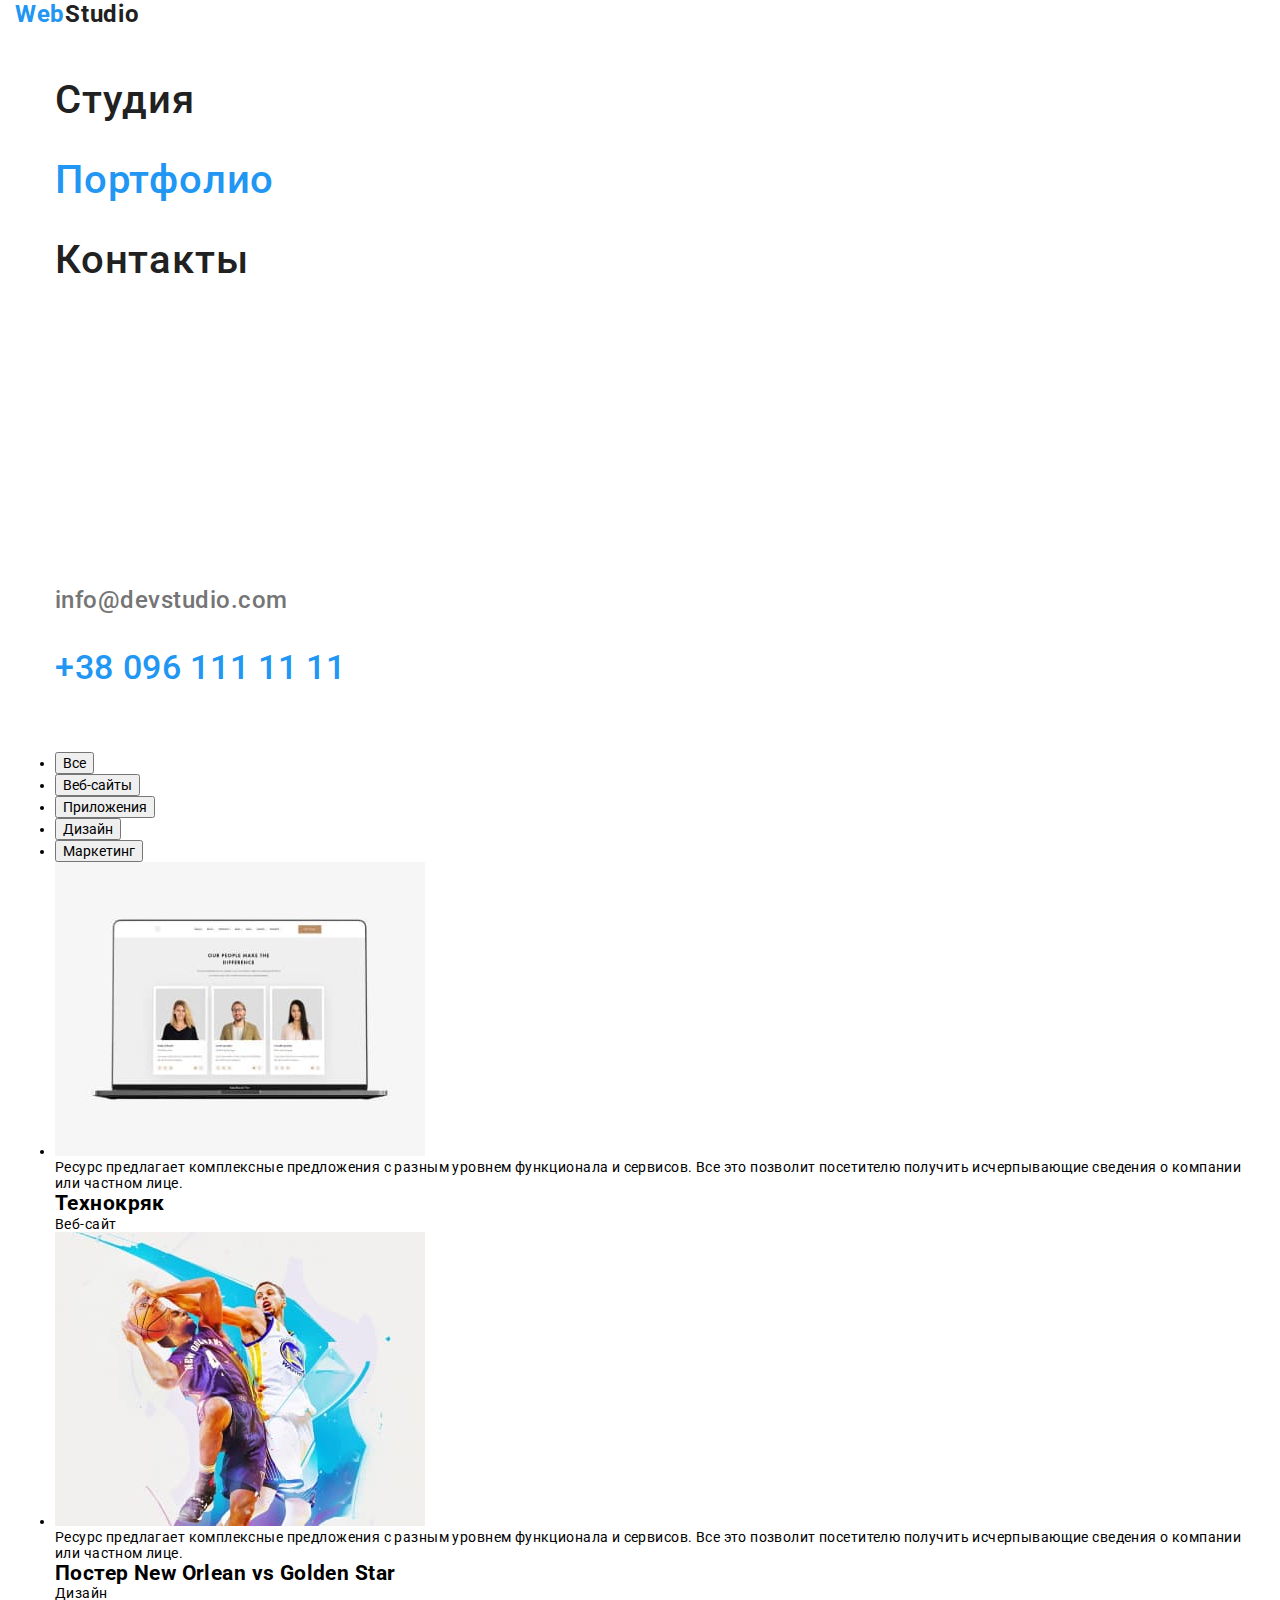
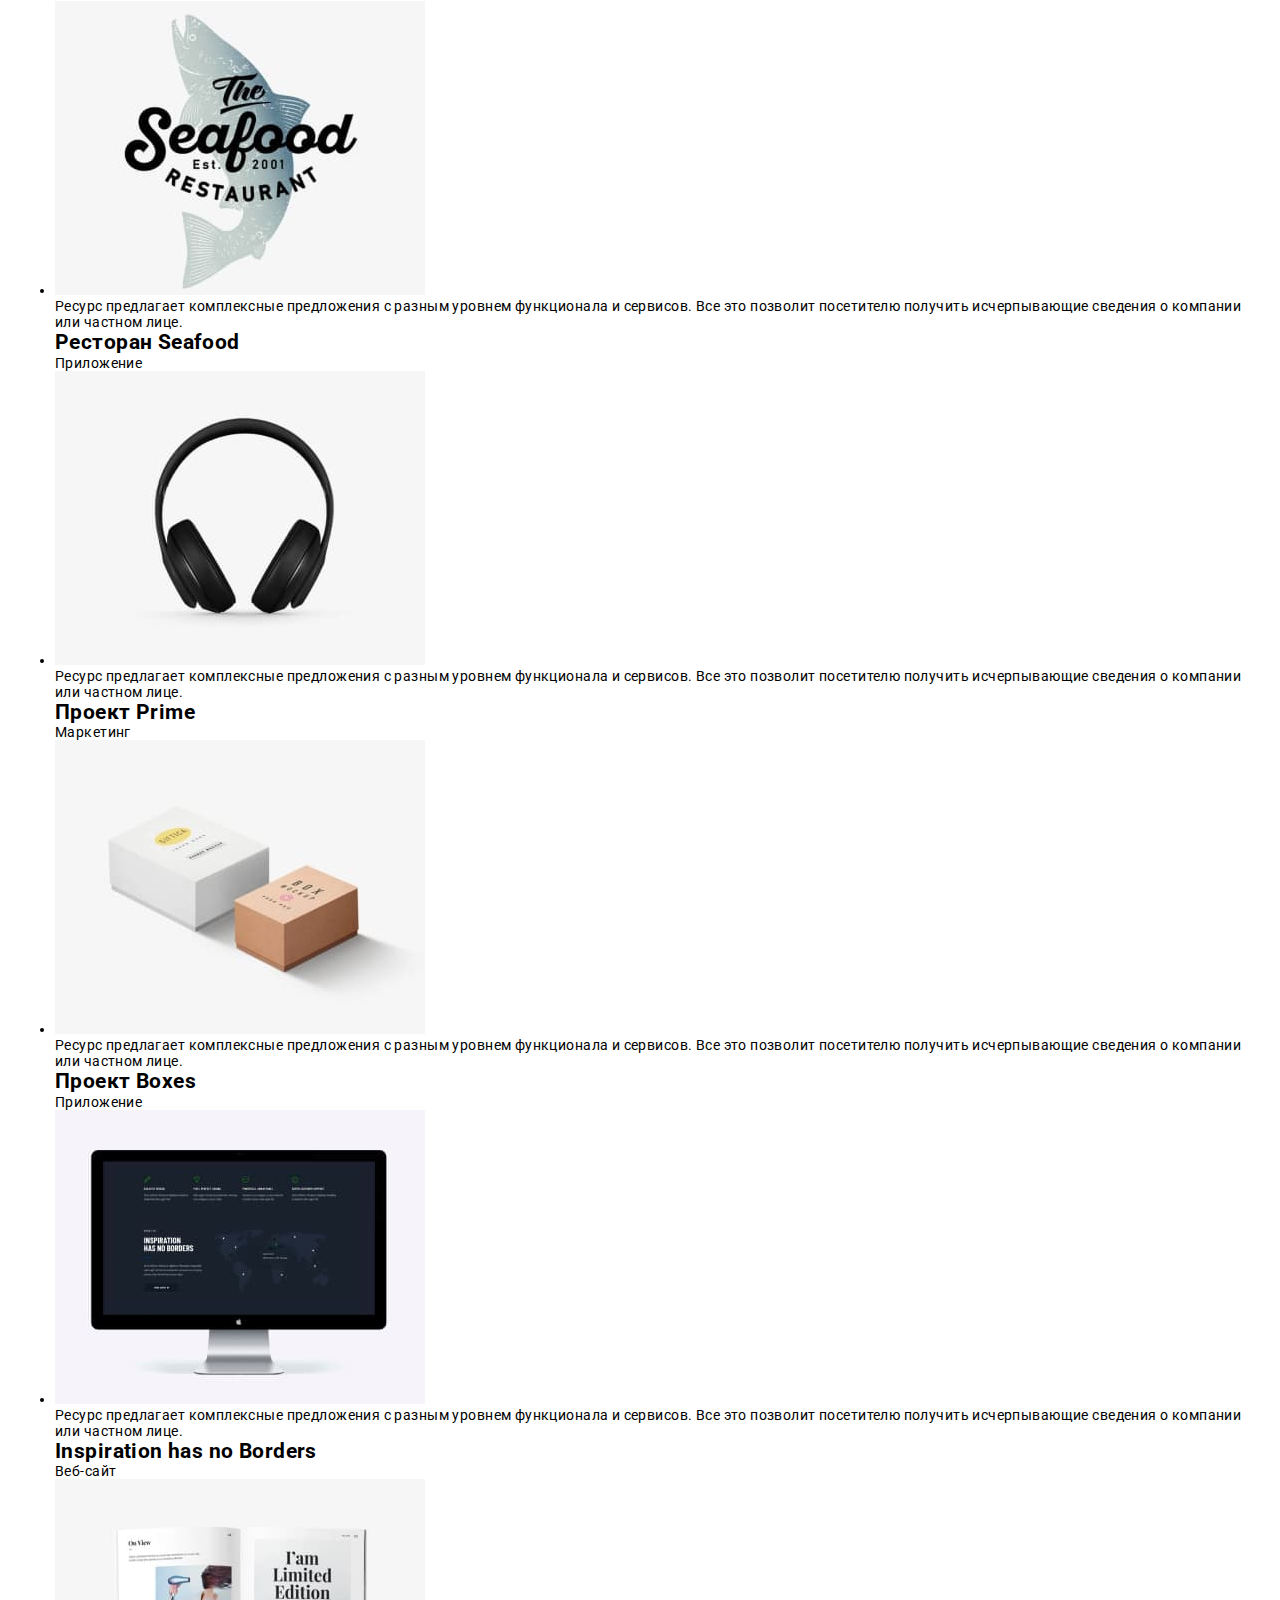
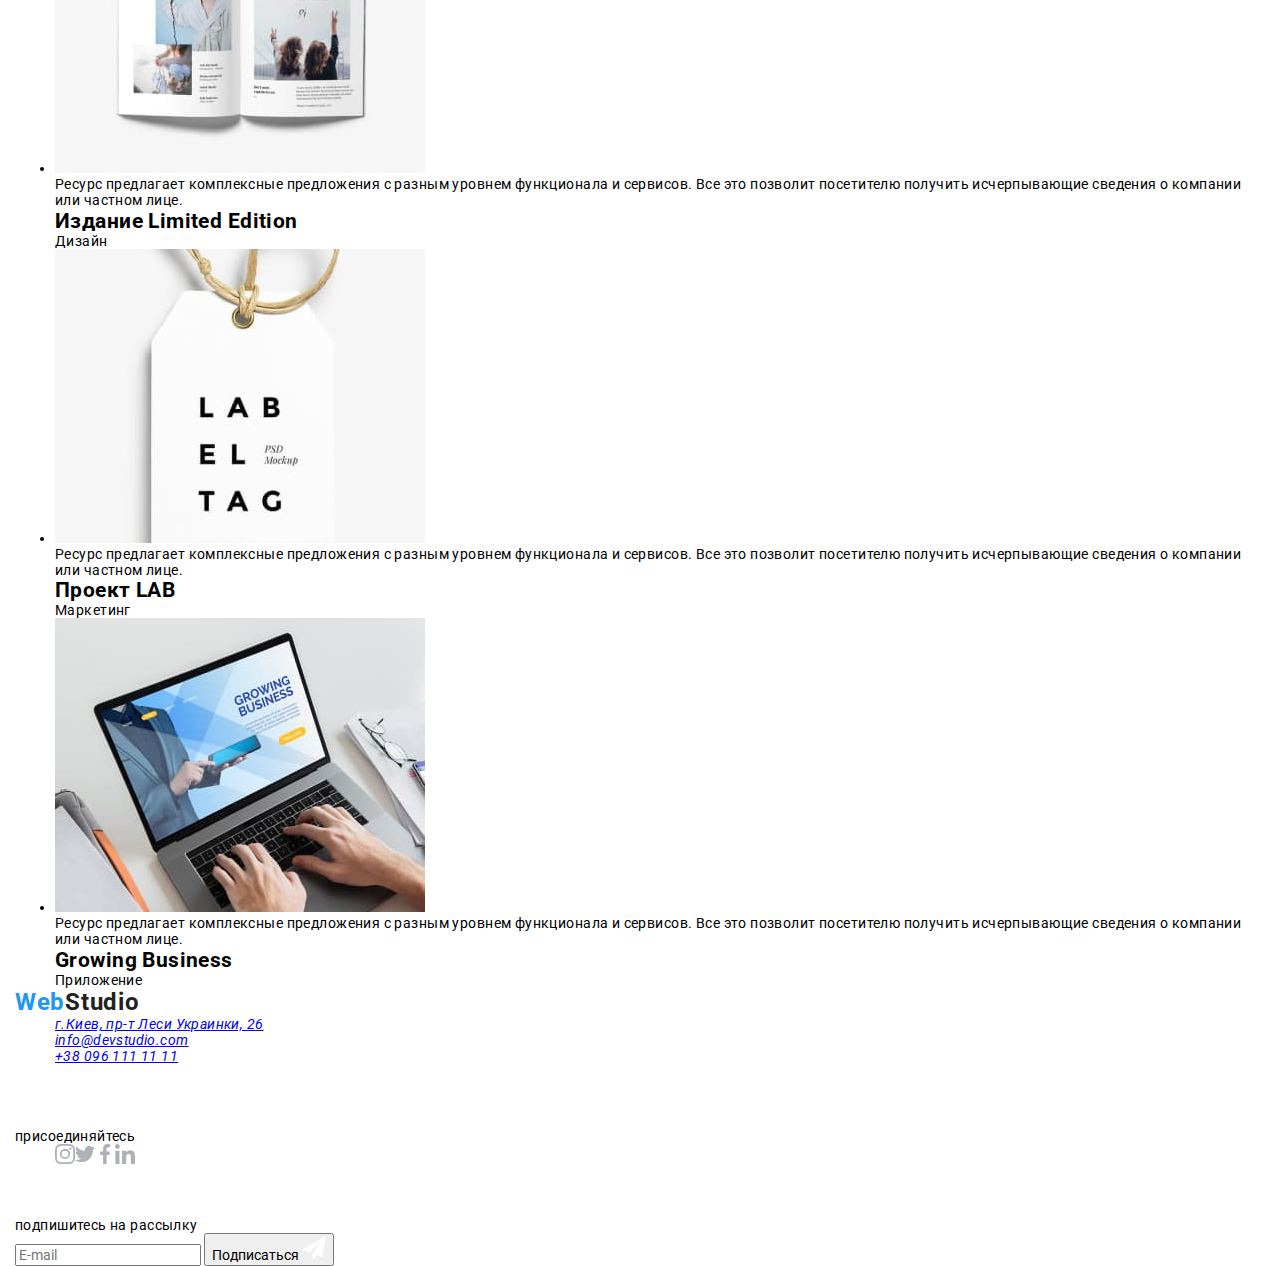
==== portfolio.html @ 8a5cd5fa "copy files" ====
<!DOCTYPE html>
<html lang="ru">
<head>
    <meta charset="UTF-8">
    <meta http-equiv="X-UA-Compatible" content="IE=edge">
    <meta name="viewport" content="width=device-width, initial-scale=1.0">
    <link rel="preconnect" href="https://fonts.googleapis.com">
    <link rel="preconnect" href="https://fonts.gstatic.com" crossorigin>
    <link href="https://fonts.googleapis.com/css2?family=Raleway:wght@700&family=Roboto:wght@400;500;700;900&display=swap" rel="stylesheet">
    <link rel="stylesheet" href="https://cdnjs.cloudflare.com/ajax/libs/modern-normalize/1.1.0/modern-normalize.min.css">
    <link rel="stylesheet" href="./css/main.min.css">
    <title>Document</title>
</head>
<body>
    <!--Хедер-->
<header class="header header--border">
  <div class="container container--baseline">
    <a class="logo" lang="en" href="./index.html"> <span class="logo__part">Web</span>Studio</a>
    <nav class="nav">
      <ul class="nav__list">
        <li class="nav__item"><a class="nav__link" href="./index.html">Студия</a></li>
        <li class="nav__item"><a class="nav__link nav__link--current" href="./portfolio.html">Портфолио</a></li>
        <li class="nav__item"><a class="nav__link" href="">Контакты</a></li>
      </ul>
    </nav>
    <ul class="contact contact--style">
      <li class="contact__item">
        <a class="contact__link contact__link--indent" href="mailto:info@devstudio.com">
          <svg class="contact__icon" width="16" height="12">
            <use href="./images/icons.svg#iconenvelope"></use>
          </svg>
          info@devstudio.com
        </a>
      </li>
      <li class="contact__item">
        <a class="contact__link contact__link--style" href="tel:+380961111111">
          <svg class="contact__icon" width="10" height="16">
            <use href="./images/icons.svg#iconsmartphone"></use>
          </svg>
          +38 096 111 11 11
        </a>
      </li>
    </ul>
  </div>
</header>
  <main>
    <section class="section">
      <div class="container portfolio">
        <ul class="portfolio__list">
          <li class="portfolio__item">
            <button class="button portfolio__button portfolio__button--color portfolio__button--text portfolio__button--current" type="button">Все</button>
          </li>
          <li class="portfolio__item">
            <button class="button portfolio__button portfolio__button--color portfolio__button--text" type="button">Веб-сайты</button>
          </li>
          <li class="portfolio__item">
            <button class="button portfolio__button portfolio__button--color portfolio__button--text" type="button">Приложения</button>
          </li>
          <li class="portfolio__item">
            <button class="button portfolio__button portfolio__button--color portfolio__button--text" type="button">Дизайн</button>
          </li>
          <li class="portfolio__item">
            <button class="button portfolio__button portfolio__button--color portfolio__button--text" type="button">Маркетинг</button>
          </li>
        </ul>
        <ul class="project">
          <li class="project__item">
            <div class="project__img">
              <img src="./images/img-8.jpg" alt="ноутбук с открытым сайтом" width="370" height="294">
              <div class="project__info">
                <p>Ресурс предлагает комплексные предложения с разным уровнем функционала и сервисов. Все это позволит посетителю получить исчерпывающие сведения о компании или частном лице.</p>
              </div>
            </div>
            <div class="portfolio__card">
              <h2 class="project__name">Технокряк</h2>
              <p class="project__type">Веб-сайт</p>
            </div>
          </li>
          <li class="project__item">
            <div class="project__img">
              <img src="./images/img-9.jpg" alt="ноутбук с открытым сайтом" width="370" height="294">
              <div class="project__info">
                <p>Ресурс предлагает комплексные предложения с разным уровнем функционала и сервисов. Все это позволит посетителю
                  получить исчерпывающие сведения о компании или частном лице.</p>
              </div>
            </div>
            <div class="portfolio__card">
              <h2 class="project__name">Постер New Orlean vs Golden Star</h2>
              <p class="project__type">Дизайн</p>
            </div>
          </li>
          <li class="project__item">
            <div class="project__img">
              <img src="./images/img-10.jpg" alt="ноутбук с открытым сайтом" width="370" height="294">
              <div class="project__info">
                <p>Ресурс предлагает комплексные предложения с разным уровнем функционала и сервисов. Все это позволит посетителю
                  получить исчерпывающие сведения о компании или частном лице.</p>
              </div>
            </div>
            <div class="portfolio__card">
              <h2 class="project__name">Ресторан Seafood</h2>
              <p class="project__type">Приложение</p>
            </div>
          </li>
          <li class="project__item">
            <div class="project__img">
              <img src="./images/img-11.jpg" alt="ноутбук с открытым сайтом" width="370" height="294">
              <div class="project__info">
                <p>Ресурс предлагает комплексные предложения с разным уровнем функционала и сервисов. Все это позволит посетителю
                  получить исчерпывающие сведения о компании или частном лице.</p>
              </div>
            </div>
            <div class="portfolio__card">
              <h2 class="project__name">Проект Prime</h2>
              <p class="project__type">Маркетинг</p>
            </div>
          </li>
          <li class="project__item">
            <div class="project__img">
              <img src="./images/img-12.jpg" alt="ноутбук с открытым сайтом" width="370" height="294">
              <div class="project__info">
                <p>Ресурс предлагает комплексные предложения с разным уровнем функционала и сервисов. Все это позволит посетителю
                  получить исчерпывающие сведения о компании или частном лице.</p>
              </div>
            </div>
            <div class="portfolio__card">
              <h2 class="project__name">Проект Boxes</h2>
              <p class="project__type">Приложение</p>
            </div>
          </li>
          <li class="project__item">
            <div class="project__img">
              <img src="./images/img-13.jpg" alt="ноутбук с открытым сайтом" width="370" height="294">
              <div class="project__info">
                <p>Ресурс предлагает комплексные предложения с разным уровнем функционала и сервисов. Все это позволит посетителю
                  получить исчерпывающие сведения о компании или частном лице.</p>
              </div>
            </div>
            <div class="portfolio__card">
              <h2 class="project__name">Inspiration has no Borders</h2>
              <p class="project__type">Веб-сайт</p>
            </div>
          </li>
          <li class="project__item">
            <div class="project__img">
              <img src="./images/img-14.jpg" alt="ноутбук с открытым сайтом" width="370" height="294">
              <div class="project__info">
                <p>Ресурс предлагает комплексные предложения с разным уровнем функционала и сервисов. Все это позволит посетителю
                  получить исчерпывающие сведения о компании или частном лице.</p>
              </div>
            </div>
            <div class="portfolio__card">
              <h2 class="project__name">Издание Limited Edition</h2>
              <p class="project__type">Дизайн</p>
            </div>
          </li>
          <li class="project__item">
            <div class="project__img">
              <img src="./images/img-15.jpg" alt="ноутбук с открытым сайтом" width="370" height="294">
              <div class="project__info">
                <p>Ресурс предлагает комплексные предложения с разным уровнем функционала и сервисов. Все это позволит посетителю
                  получить исчерпывающие сведения о компании или частном лице.</p>
              </div>
            </div>
            <div class="portfolio__card">
              <h2 class="project__name">Проект LAB</h2>
              <p class="project__type">Маркетинг</p>
            </div>
          </li>
          <li class="project__item">
            <div class="project__img">
              <img src="./images/img-16.jpg" alt="ноутбук с открытым сайтом" width="370" height="294">
              <div class="project__info">
                <p>Ресурс предлагает комплексные предложения с разным уровнем функционала и сервисов. Все это позволит посетителю
                  получить исчерпывающие сведения о компании или частном лице.</p>
              </div>
            </div>
            <div class="portfolio__card">
              <h2 class="project__name">Growing Business</h2>
              <p class="project__type">Приложение</p>
            </div>
          </li>
        </ul>
      </div>     
    </section>
  </main>
    <!--Футер-->
  <footer class="footer">
    <div class="container container--baseline">
      <div>
        <a class="logo logo--indent" lang="en" href="./index.html"> <span class="logo__part">Web</span>Studio</a>
        <address>
          <ul class="contact contact--text">
            <li class="contact__item ">
              <a class="contact__adress" href="https://goo.gl/maps/x8rfosM5Hry5HzXB7" target="_blank"
                rel="noopener noreferrer">г.Киев, пр-т Леси Украинки, 26</a>
            </li>
            <li class="contact__item">
              <a class="contact__email" lang="en" href="mailto:info@devstudio.com">info@devstudio.com</a>
            </li>
            <li class="contact__item">
              <a class="contact__tel" href="tel:+380961111111">+38 096 111 11 11</a>
            </li>
          </ul>
          </address>
      </div>
      <div class="footer__social">
        <p class="footer__title">присоединяйтесь</p>
        <ul class="social">
          <li class="social__item">
            <a class="social__link social__link--style" href="">
              <svg class="social__icon" height="20" width="20">
                <use href="./images/icons.svg#iconinstagram"></use>
              </svg>
            </a>
          </li>
          <li class="social__item">
            <a class="social__link social__link--style social__link--indent" href="">
              <svg class="social__icon" height="20" width="20">
                <use href="./images/icons.svg#icontwitter"></use>
              </svg>
            </a>
          </li>
          <li class="social__item">
            <a class="social__link social__link--style social__link--indent" href="">
              <svg class="social__icon" height="20" width="20">
                <use href="./images/icons.svg#iconfacebook"></use>
              </svg>
            </a>
          </li>
          <li class="social__item">
            <a class="social__link social__link--style social__link--indent" href="">
              <svg class="social__icon" height="20" width="20">
                <use href="./images/icons.svg#iconlinkedin"></use>
              </svg>
            </a>
          </li>
        </ul>
      </div>
      <div class="footer__mailing">
        <p class="footer__title">подпишитесь на рассылку</p>
        <form class="footer__form">
          <label for="subscribe">
            <input class="footer__email" type="email" name="mail" id="subscribe" placeholder="E-mail">
          </label>
          <button class="button footer__button footer__button--color footer__button--text" type="submit">
            Подписаться
            <svg class="footer__icon" width="24" height="24">
              <use href="./images/icons.svg#iconsend"></use>
            </svg>
          </button>
        </form>
      </div>
    </div>
  </footer>
</body>
</html>
---- css/main.min.css ----
/*! modern-normalize v1.1.0 | MIT License | https://github.com/sindresorhus/modern-normalize */*,::before,::after{-webkit-box-sizing:border-box;box-sizing:border-box}html{-moz-tab-size:4;-o-tab-size:4;tab-size:4}html{line-height:1.15;-webkit-text-size-adjust:100%}body{margin:0}body{font-family:system-ui,-apple-system,"Segoe UI",Roboto,Helvetica,Arial,sans-serif,"Apple Color Emoji","Segoe UI Emoji"}hr{height:0;color:inherit}abbr[title]{-webkit-text-decoration:underline dotted;text-decoration:underline dotted}b,strong{font-weight:bolder}code,kbd,samp,pre{font-family:ui-monospace,SFMono-Regular,Consolas,"Liberation Mono",Menlo,monospace;font-size:1em}small{font-size:80%}sub,sup{font-size:75%;line-height:0;position:relative;vertical-align:baseline}sub{bottom:-0.25em}sup{top:-0.5em}table{text-indent:0;border-color:inherit}button,input,optgroup,select,textarea{font-family:inherit;font-size:100%;line-height:1.15;margin:0}button,select{text-transform:none}button,[type=button],[type=reset],[type=submit]{-webkit-appearance:button}::-moz-focus-inner{border-style:none;padding:0}:-moz-focusring{outline:1px dotted ButtonText}:-moz-ui-invalid{box-shadow:none}legend{padding:0}progress{vertical-align:baseline}::-webkit-inner-spin-button,::-webkit-outer-spin-button{height:auto}[type=search]{-webkit-appearance:textfield;outline-offset:-2px}::-webkit-search-decoration{-webkit-appearance:none}::-webkit-file-upload-button{-webkit-appearance:button;font:inherit}summary{display:list-item}body{font-family:"Roboto",sans-serif;font-size:14px;letter-spacing:.03em;color:var(--first-text-color)}html{-webkit-box-sizing:border-box;box-sizing:border-box}*,*::before,*::after{-webkit-box-sizing:inherit;box-sizing:inherit}h1,h2,h3,p,ul{margin-top:0;margin-bottom:0}.logo{font-weight:700;font-size:24px;line-height:1.17;letter-spacing:.03em;text-decoration:none;color:#212121}.logo__part{color:#2196f3}.container{margin-left:auto;margin-right:auto;padding:0 15px}.header{min-width:480px}.header__mobile{margin-left:auto;margin-right:auto;display:-webkit-box;display:-ms-flexbox;display:flex;min-height:60px;-webkit-box-align:center;-ms-flex-align:center;align-items:center}.header__btn{position:fixed;right:15px;top:10px;display:-webkit-box;display:-ms-flexbox;display:flex;height:40px;width:40px;-webkit-box-pack:center;-ms-flex-pack:center;justify-content:center;-webkit-box-align:center;-ms-flex-align:center;align-items:center;padding:0;border:0;border-radius:50%;margin-left:auto;background-color:rgba(255,255,255,.8)}.menu{position:fixed;left:0;top:0;opacity:0;max-height:796px;max-width:480px;-webkit-box-shadow:0px 4px 8px rgba(0,0,0,.04),0px 2px 4px rgba(0,0,0,.08),0px 1px 3px rgba(0,0,0,.16);box-shadow:0px 4px 8px rgba(0,0,0,.04),0px 2px 4px rgba(0,0,0,.08),0px 1px 3px rgba(0,0,0,.16);background-color:#fff;-webkit-transform:translateX(100%);transform:translateX(100%);-webkit-transition:opacity 250ms cubic-bezier(0.4, 0, 0.2, 1),-webkit-transform 400ms cubic-bezier(0.4, 0, 0.2, 1);transition:opacity 250ms cubic-bezier(0.4, 0, 0.2, 1),-webkit-transform 400ms cubic-bezier(0.4, 0, 0.2, 1);transition:transform 400ms cubic-bezier(0.4, 0, 0.2, 1),opacity 250ms cubic-bezier(0.4, 0, 0.2, 1);transition:transform 400ms cubic-bezier(0.4, 0, 0.2, 1),opacity 250ms cubic-bezier(0.4, 0, 0.2, 1),-webkit-transform 400ms cubic-bezier(0.4, 0, 0.2, 1)}.menu__btn{position:absolute;right:0;top:0;display:-webkit-box;display:-ms-flexbox;display:flex;margin-top:10px;margin-right:15px;-webkit-box-pack:center;-ms-flex-pack:center;justify-content:center;-webkit-box-align:center;-ms-flex-align:center;align-items:center;border:0;background:none}.menu__btn:hover{fill:#2196f3}.menu--is-hidden{opacity:1;-webkit-transform:translateX(0);transform:translateX(0)}.nav__list{margin-top:48px;margin-bottom:302px;list-style-type:none}.nav__link{font-weight:500;font-size:40px;line-height:1.2;letter-spacing:.02em;text-decoration:none;color:#212121}.nav__link:hover{color:#2196f3}.nav__link--current{color:#2196f3}.nav__list .nav__item+.nav__item{margin-top:32px}.contact{list-style:none;margin-bottom:64px}.contact__link{font-weight:500;font-size:24px;line-height:1.2;letter-spacing:.02em;text-decoration:none;color:#757575}.contact__link--indent{display:block;margin-bottom:32px}.contact__link--style{font-weight:500;font-size:34px;line-height:1.2;color:#2196f3}.contact__icon{display:none}.social{display:-webkit-box;display:-ms-flexbox;display:flex;list-style:none;margin-bottom:48px}.social__item{display:-webkit-box;display:-ms-flexbox;display:flex;-webkit-box-align:center;-ms-flex-align:center;align-items:center}.social__link{font-weight:500;font-size:18px;line-height:1.2;letter-spacing:.02em;text-decoration:none;color:#2196f3}.social__border{margin:0 10px;display:block;height:22px;width:1px;border:1px solid rgba(33,33,33,.2)}/*# sourceMappingURL=main.min.css.map */
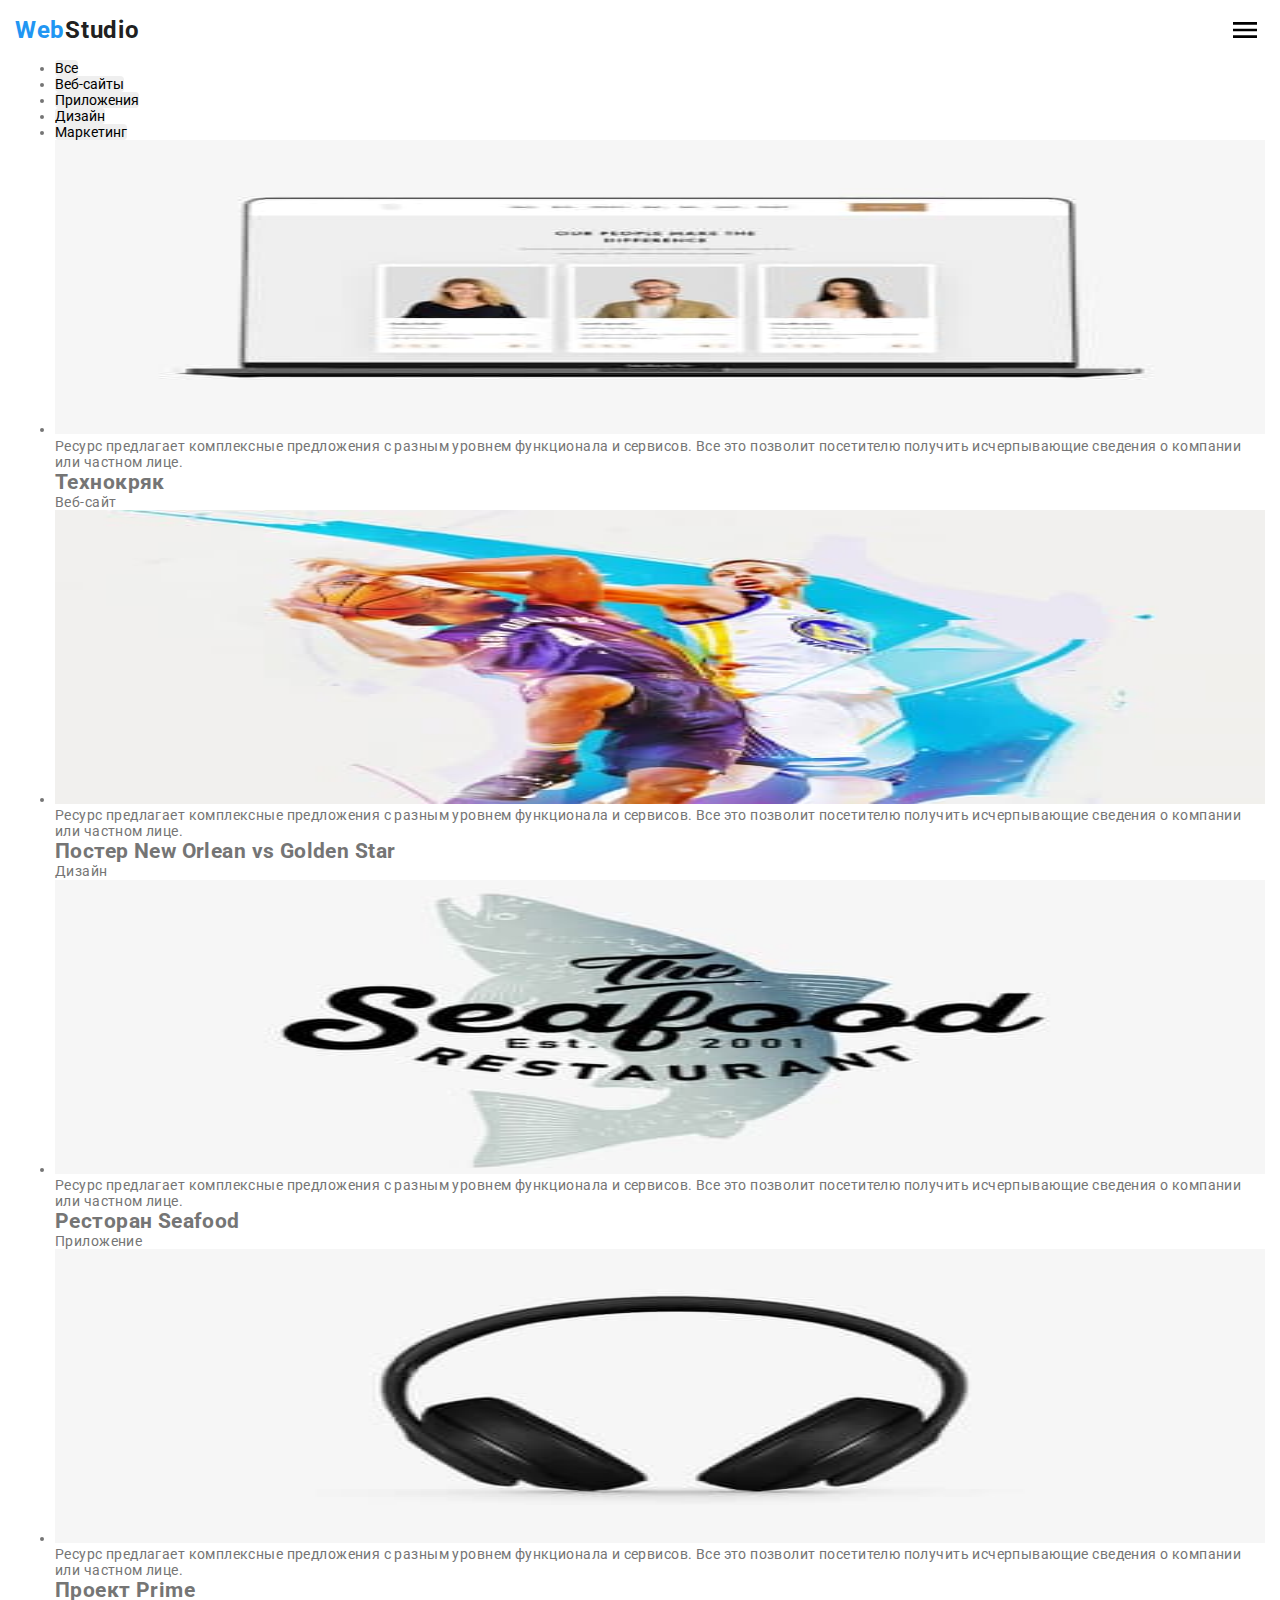
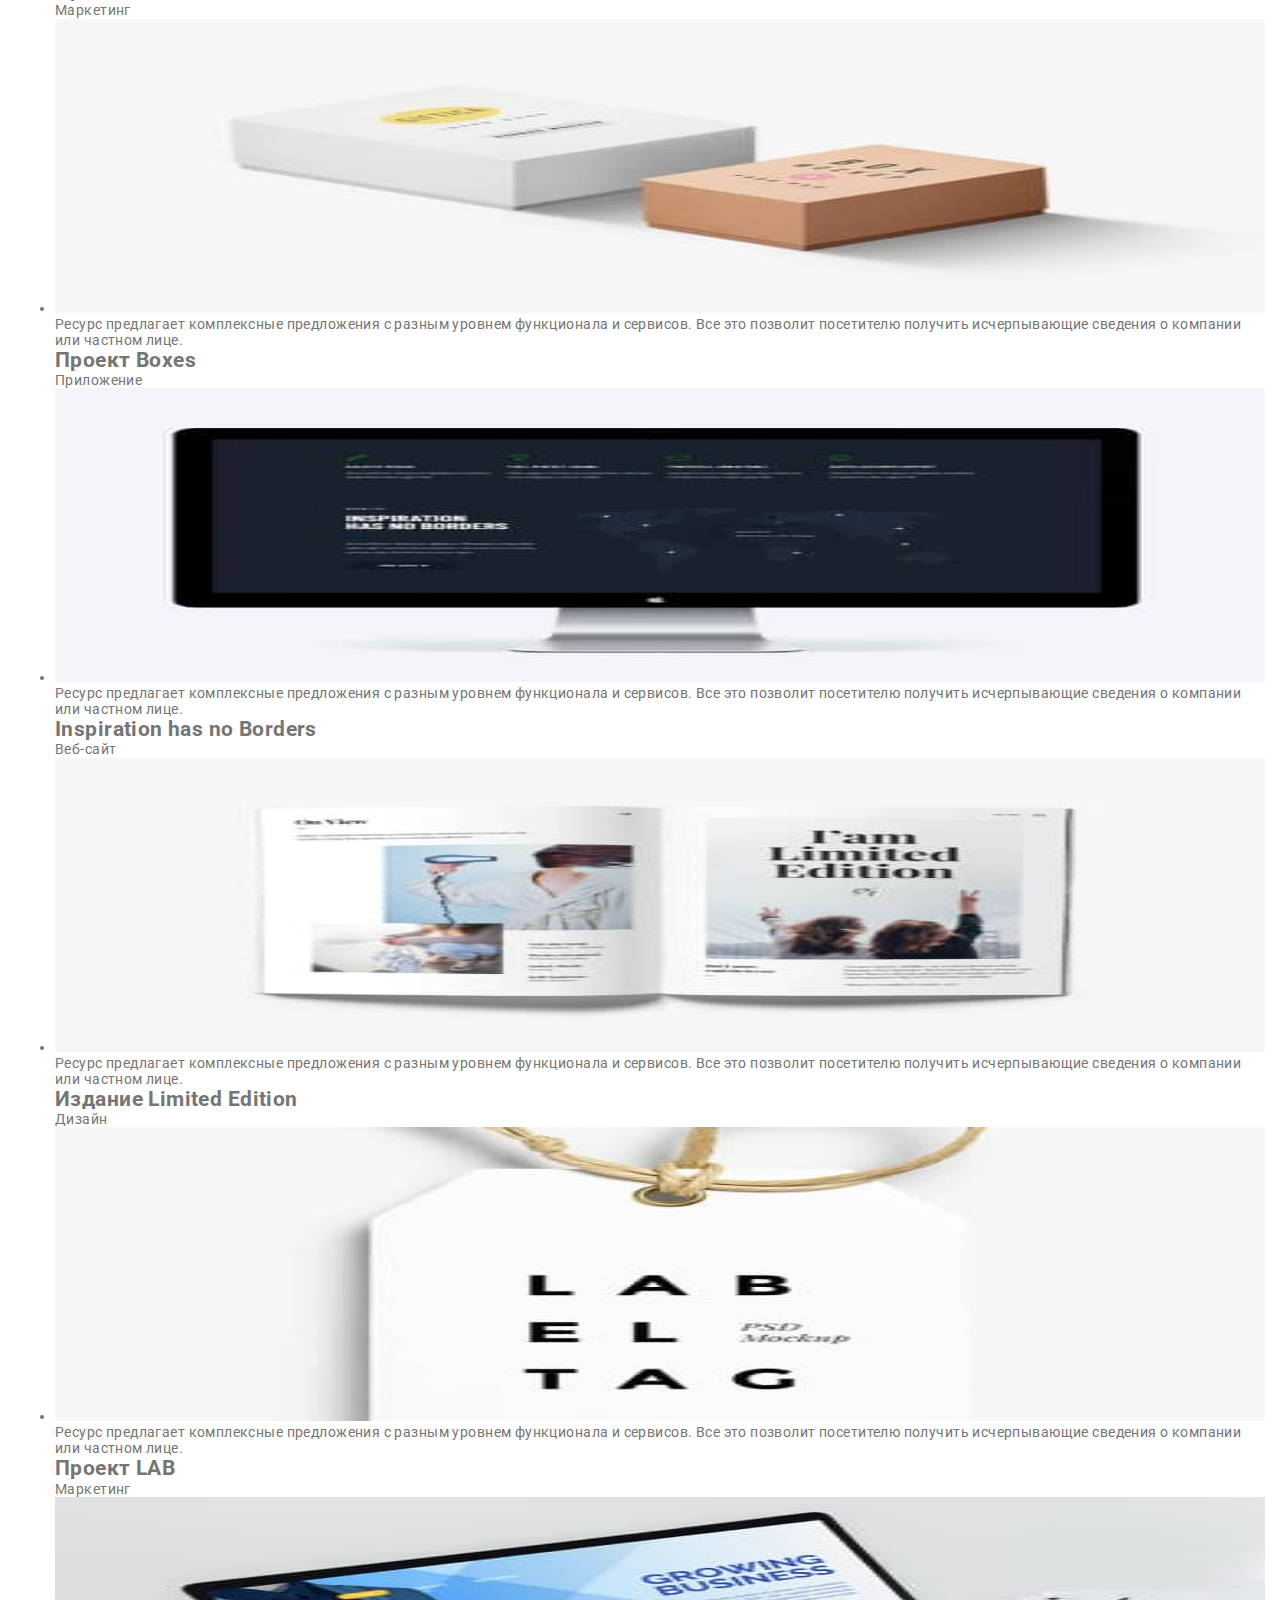
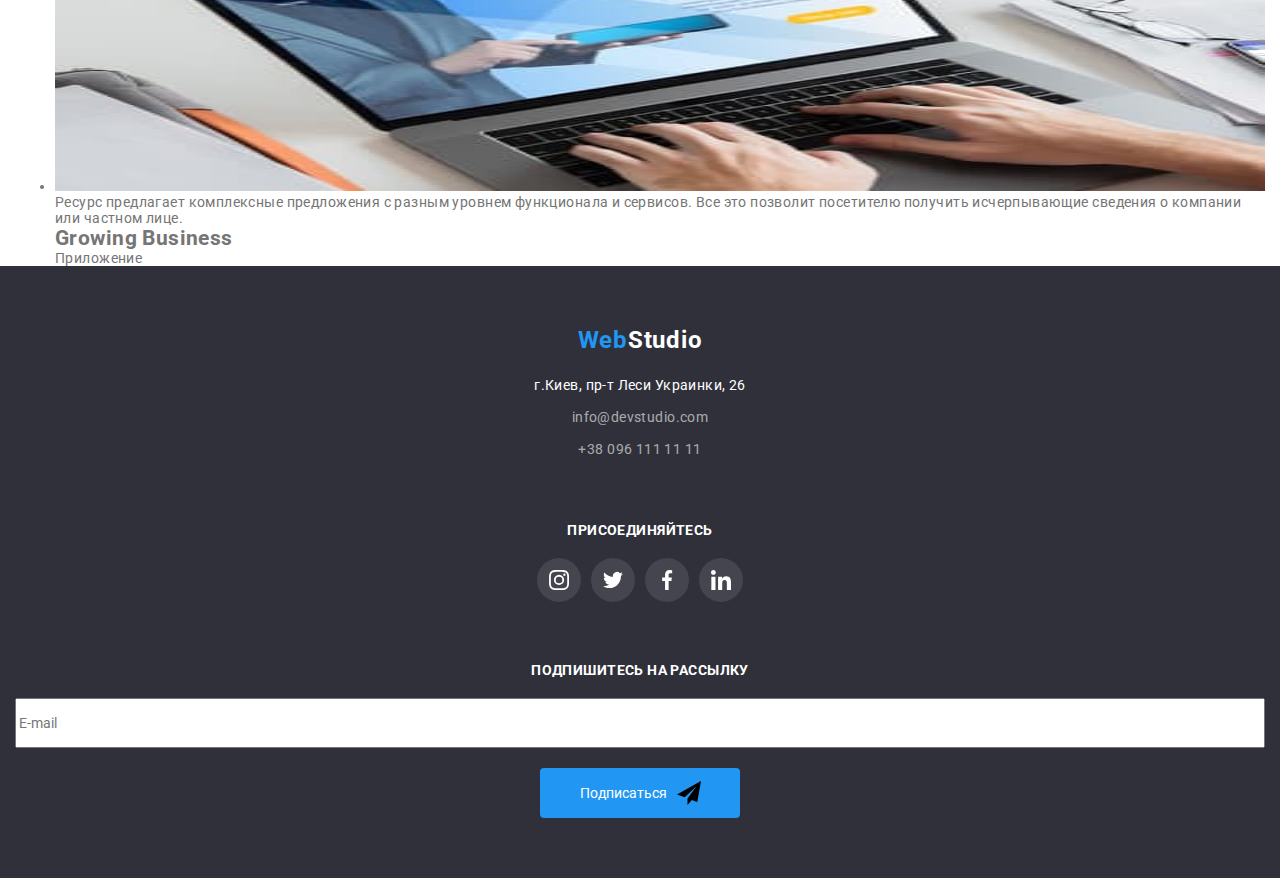
==== commit 6bf926f1: "test" ====
--- a/portfolio.html
+++ b/portfolio.html
@@ -13,34 +13,67 @@
 </head>
 <body>
     <!--Хедер-->
-<header class="header header--border">
-  <div class="container container--baseline">
-    <a class="logo" lang="en" href="./index.html"> <span class="logo__part">Web</span>Studio</a>
-    <nav class="nav">
-      <ul class="nav__list">
-        <li class="nav__item"><a class="nav__link" href="./index.html">Студия</a></li>
-        <li class="nav__item"><a class="nav__link nav__link--current" href="./portfolio.html">Портфолио</a></li>
-        <li class="nav__item"><a class="nav__link" href="">Контакты</a></li>
-      </ul>
-    </nav>
-    <ul class="contact contact--style">
-      <li class="contact__item">
-        <a class="contact__link contact__link--indent" href="mailto:info@devstudio.com">
-          <svg class="contact__icon" width="16" height="12">
-            <use href="./images/icons.svg#iconenvelope"></use>
+<header class="header">
+  <div class="container container--baseline container__mobile">
+    <div class="header__mobile">
+      <a class="logo header__logo" lang="en" href="./index.html"> <span class="logo__part">Web</span>Studio</a>
+      <button class="header__btn" data-menu-open>
+        <svg width="40" height="40">
+          <use href="./images/icons.svg#iconmenu"></use>
+        </svg>
+      </button>
+    </div>
+    <div class="menu menu--is-hidden" data-menu>
+      <div class="menu__page">
+        <button class="menu__btn" data-menu-close>
+          <svg height="40" width="40">
+            <use href="./images/icons.svg#iconclose"></use>
           </svg>
-          info@devstudio.com
-        </a>
-      </li>
-      <li class="contact__item">
-        <a class="contact__link contact__link--style" href="tel:+380961111111">
-          <svg class="contact__icon" width="10" height="16">
-            <use href="./images/icons.svg#iconsmartphone"></use>
-          </svg>
-          +38 096 111 11 11
-        </a>
-      </li>
-    </ul>
+        </button>
+        <nav class="nav">
+          <ul class="nav__list">
+            <li class="nav__item"><a class="nav__link nav__link--current" href="./index.html">Студия</a></li>
+            <li class="nav__item"><a class="nav__link" href="./portfolio.html">Портфолио</a></li>
+            <li class="nav__item"><a class="nav__link" href="">Контакты</a></li>
+          </ul>
+        </nav>
+        <ul class="contact contact--style">
+          <li class="contact__item">
+            <a class="contact__link contact__link--indent contact__link--style" href="mailto:info@devstudio.com">
+              <svg class="contact__icon" width="16" height="12">
+                <use href="./images/icons.svg#iconenvelope"></use>
+              </svg>
+              info@devstudio.com
+            </a>
+          </li>
+          <li class="contact__item">
+            <a class="contact__link" href="tel:+380961111111">
+              <svg class="contact__icon" width="10" height="16">
+                <use href="./images/icons.svg#iconsmartphone"></use>
+              </svg>
+              +38 096 111 11 11
+            </a>
+          </li>
+        </ul>
+        <ul class="social social--margin">
+          <li class="social__item">
+            <a class="social__link" href="">Insagram</a>
+            <p class="social__border"></p>
+          </li>
+          <li class="social__item">
+            <a class="social__link" href="">Twitter</a>
+            <p class="social__border"></p>
+          </li>
+          <li class="social__item">
+            <a class="social__link" href="">Facebook</a>
+            <p class="social__border"></p>
+          </li>
+          <li class="social__item">
+            <a class="social__link" href="">Linkedin</a>
+          </li>
+        </ul>
+      </div>
+    </div>
   </div>
 </header>
   <main>
@@ -186,13 +219,14 @@
   </main>
     <!--Футер-->
   <footer class="footer">
-    <div class="container container--baseline">
+    <div class="container footer__container">
       <div>
-        <a class="logo logo--indent" lang="en" href="./index.html"> <span class="logo__part">Web</span>Studio</a>
+        <a class="logo footer__logo" lang="en" href="./index.html"> <span
+            class="logo__part logo__part--color">Web</span>Studio</a>
         <address>
-          <ul class="contact contact--text">
-            <li class="contact__item ">
-              <a class="contact__adress" href="https://goo.gl/maps/x8rfosM5Hry5HzXB7" target="_blank"
+          <ul class="contact footer__contact">
+            <li class="contact__item contact__item--ident">
+              <a class="contact__address" href="https://goo.gl/maps/x8rfosM5Hry5HzXB7" target="_blank"
                 rel="noopener noreferrer">г.Киев, пр-т Леси Украинки, 26</a>
             </li>
             <li class="contact__item">
@@ -202,35 +236,35 @@
               <a class="contact__tel" href="tel:+380961111111">+38 096 111 11 11</a>
             </li>
           </ul>
-          </address>
+        </address>
       </div>
       <div class="footer__social">
         <p class="footer__title">присоединяйтесь</p>
         <ul class="social">
-          <li class="social__item">
-            <a class="social__link social__link--style" href="">
-              <svg class="social__icon" height="20" width="20">
+          <li class="social__item social__item--indent">
+            <a class="social__link social__link--size social__link--bg" href="">
+              <svg class="social__icon team__icon">
                 <use href="./images/icons.svg#iconinstagram"></use>
               </svg>
             </a>
           </li>
-          <li class="social__item">
-            <a class="social__link social__link--style social__link--indent" href="">
-              <svg class="social__icon" height="20" width="20">
+          <li class="social__item social__item--indent">
+            <a class="social__link social__link--size social__link--bg" href="">
+              <svg class="social__icon">
                 <use href="./images/icons.svg#icontwitter"></use>
               </svg>
             </a>
           </li>
-          <li class="social__item">
-            <a class="social__link social__link--style social__link--indent" href="">
-              <svg class="social__icon" height="20" width="20">
+          <li class="social__item social__item--indent">
+            <a class="social__link social__link--size social__link--bg" href="">
+              <svg class="social__icon">
                 <use href="./images/icons.svg#iconfacebook"></use>
               </svg>
             </a>
           </li>
-          <li class="social__item">
-            <a class="social__link social__link--style social__link--indent" href="">
-              <svg class="social__icon" height="20" width="20">
+          <li class="social__item social__item--indent">
+            <a class="social__link social__link--size social__link--bg" href="">
+              <svg class="social__icon">
                 <use href="./images/icons.svg#iconlinkedin"></use>
               </svg>
             </a>
@@ -243,7 +277,7 @@
           <label for="subscribe">
             <input class="footer__email" type="email" name="mail" id="subscribe" placeholder="E-mail">
           </label>
-          <button class="button footer__button footer__button--color footer__button--text" type="submit">
+          <button class="button footer__button" type="submit">
             Подписаться
             <svg class="footer__icon" width="24" height="24">
               <use href="./images/icons.svg#iconsend"></use>
--- a/css/main.min.css
+++ b/css/main.min.css
@@ -1 +1 @@
-/*! modern-normalize v1.1.0 | MIT License | https://github.com/sindresorhus/modern-normalize */*,::before,::after{-webkit-box-sizing:border-box;box-sizing:border-box}html{-moz-tab-size:4;-o-tab-size:4;tab-size:4}html{line-height:1.15;-webkit-text-size-adjust:100%}body{margin:0}body{font-family:system-ui,-apple-system,"Segoe UI",Roboto,Helvetica,Arial,sans-serif,"Apple Color Emoji","Segoe UI Emoji"}hr{height:0;color:inherit}abbr[title]{-webkit-text-decoration:underline dotted;text-decoration:underline dotted}b,strong{font-weight:bolder}code,kbd,samp,pre{font-family:ui-monospace,SFMono-Regular,Consolas,"Liberation Mono",Menlo,monospace;font-size:1em}small{font-size:80%}sub,sup{font-size:75%;line-height:0;position:relative;vertical-align:baseline}sub{bottom:-0.25em}sup{top:-0.5em}table{text-indent:0;border-color:inherit}button,input,optgroup,select,textarea{font-family:inherit;font-size:100%;line-height:1.15;margin:0}button,select{text-transform:none}button,[type=button],[type=reset],[type=submit]{-webkit-appearance:button}::-moz-focus-inner{border-style:none;padding:0}:-moz-focusring{outline:1px dotted ButtonText}:-moz-ui-invalid{box-shadow:none}legend{padding:0}progress{vertical-align:baseline}::-webkit-inner-spin-button,::-webkit-outer-spin-button{height:auto}[type=search]{-webkit-appearance:textfield;outline-offset:-2px}::-webkit-search-decoration{-webkit-appearance:none}::-webkit-file-upload-button{-webkit-appearance:button;font:inherit}summary{display:list-item}body{font-family:"Roboto",sans-serif;font-size:14px;letter-spacing:.03em;color:var(--first-text-color)}html{-webkit-box-sizing:border-box;box-sizing:border-box}*,*::before,*::after{-webkit-box-sizing:inherit;box-sizing:inherit}h1,h2,h3,p,ul{margin-top:0;margin-bottom:0}.logo{font-weight:700;font-size:24px;line-height:1.17;letter-spacing:.03em;text-decoration:none;color:#212121}.logo__part{color:#2196f3}.container{margin-left:auto;margin-right:auto;padding:0 15px}.header{min-width:480px}.header__mobile{margin-left:auto;margin-right:auto;display:-webkit-box;display:-ms-flexbox;display:flex;min-height:60px;-webkit-box-align:center;-ms-flex-align:center;align-items:center}.header__btn{position:fixed;right:15px;top:10px;display:-webkit-box;display:-ms-flexbox;display:flex;height:40px;width:40px;-webkit-box-pack:center;-ms-flex-pack:center;justify-content:center;-webkit-box-align:center;-ms-flex-align:center;align-items:center;padding:0;border:0;border-radius:50%;margin-left:auto;background-color:rgba(255,255,255,.8)}.menu{position:fixed;left:0;top:0;opacity:0;max-height:796px;max-width:480px;-webkit-box-shadow:0px 4px 8px rgba(0,0,0,.04),0px 2px 4px rgba(0,0,0,.08),0px 1px 3px rgba(0,0,0,.16);box-shadow:0px 4px 8px rgba(0,0,0,.04),0px 2px 4px rgba(0,0,0,.08),0px 1px 3px rgba(0,0,0,.16);background-color:#fff;-webkit-transform:translateX(100%);transform:translateX(100%);-webkit-transition:opacity 250ms cubic-bezier(0.4, 0, 0.2, 1),-webkit-transform 400ms cubic-bezier(0.4, 0, 0.2, 1);transition:opacity 250ms cubic-bezier(0.4, 0, 0.2, 1),-webkit-transform 400ms cubic-bezier(0.4, 0, 0.2, 1);transition:transform 400ms cubic-bezier(0.4, 0, 0.2, 1),opacity 250ms cubic-bezier(0.4, 0, 0.2, 1);transition:transform 400ms cubic-bezier(0.4, 0, 0.2, 1),opacity 250ms cubic-bezier(0.4, 0, 0.2, 1),-webkit-transform 400ms cubic-bezier(0.4, 0, 0.2, 1)}.menu__btn{position:absolute;right:0;top:0;display:-webkit-box;display:-ms-flexbox;display:flex;margin-top:10px;margin-right:15px;-webkit-box-pack:center;-ms-flex-pack:center;justify-content:center;-webkit-box-align:center;-ms-flex-align:center;align-items:center;border:0;background:none}.menu__btn:hover{fill:#2196f3}.menu--is-hidden{opacity:1;-webkit-transform:translateX(0);transform:translateX(0)}.nav__list{margin-top:48px;margin-bottom:302px;list-style-type:none}.nav__link{font-weight:500;font-size:40px;line-height:1.2;letter-spacing:.02em;text-decoration:none;color:#212121}.nav__link:hover{color:#2196f3}.nav__link--current{color:#2196f3}.nav__list .nav__item+.nav__item{margin-top:32px}.contact{list-style:none;margin-bottom:64px}.contact__link{font-weight:500;font-size:24px;line-height:1.2;letter-spacing:.02em;text-decoration:none;color:#757575}.contact__link--indent{display:block;margin-bottom:32px}.contact__link--style{font-weight:500;font-size:34px;line-height:1.2;color:#2196f3}.contact__icon{display:none}.social{display:-webkit-box;display:-ms-flexbox;display:flex;list-style:none;margin-bottom:48px}.social__item{display:-webkit-box;display:-ms-flexbox;display:flex;-webkit-box-align:center;-ms-flex-align:center;align-items:center}.social__link{font-weight:500;font-size:18px;line-height:1.2;letter-spacing:.02em;text-decoration:none;color:#2196f3}.social__border{margin:0 10px;display:block;height:22px;width:1px;border:1px solid rgba(33,33,33,.2)}/*# sourceMappingURL=main.min.css.map */+/*! modern-normalize v1.1.0 | MIT License | https://github.com/sindresorhus/modern-normalize */*,::before,::after{-webkit-box-sizing:border-box;box-sizing:border-box}html{-moz-tab-size:4;-o-tab-size:4;tab-size:4}html{line-height:1.15;-webkit-text-size-adjust:100%}body{margin:0}body{font-family:system-ui,-apple-system,"Segoe UI",Roboto,Helvetica,Arial,sans-serif,"Apple Color Emoji","Segoe UI Emoji"}hr{height:0;color:inherit}abbr[title]{-webkit-text-decoration:underline dotted;text-decoration:underline dotted}b,strong{font-weight:bolder}code,kbd,samp,pre{font-family:ui-monospace,SFMono-Regular,Consolas,"Liberation Mono",Menlo,monospace;font-size:1em}small{font-size:80%}sub,sup{font-size:75%;line-height:0;position:relative;vertical-align:baseline}sub{bottom:-0.25em}sup{top:-0.5em}table{text-indent:0;border-color:inherit}button,input,optgroup,select,textarea{font-family:inherit;font-size:100%;line-height:1.15;margin:0}button,select{text-transform:none}button,[type=button],[type=reset],[type=submit]{-webkit-appearance:button}::-moz-focus-inner{border-style:none;padding:0}:-moz-focusring{outline:1px dotted ButtonText}:-moz-ui-invalid{box-shadow:none}legend{padding:0}progress{vertical-align:baseline}::-webkit-inner-spin-button,::-webkit-outer-spin-button{height:auto}[type=search]{-webkit-appearance:textfield;outline-offset:-2px}::-webkit-search-decoration{-webkit-appearance:none}::-webkit-file-upload-button{-webkit-appearance:button;font:inherit}summary{display:list-item}body{font-family:"Roboto",sans-serif;font-size:14px;letter-spacing:.03em;color:#757575}html{-webkit-box-sizing:border-box;box-sizing:border-box}*,*::before,*::after{-webkit-box-sizing:inherit;box-sizing:inherit}h1,h2,h3,p,ul{margin-top:0;margin-bottom:0}img{width:100%}.section:not(:last-child){padding-bottom:60px}.logo{font-weight:700;font-size:24px;line-height:1.17;letter-spacing:.03em;text-decoration:none;color:#212121}.logo__part{color:#2196f3}.container{margin:auto;padding:0 15px}.header__mobile{margin-left:auto;margin-right:auto;display:-webkit-box;display:-ms-flexbox;display:flex;min-height:60px;-webkit-box-align:center;-ms-flex-align:center;align-items:center}.header__btn{position:fixed;right:15px;top:10px;display:-webkit-box;display:-ms-flexbox;display:flex;height:40px;width:40px;-webkit-box-pack:center;-ms-flex-pack:center;justify-content:center;-webkit-box-align:center;-ms-flex-align:center;align-items:center;padding:0;border:0;border-radius:50%;margin-left:auto;background-color:rgba(255,255,255,.8)}.menu{position:fixed;top:0;left:0;width:100%;height:100%;background-color:rgba(0,0,0,.2);opacity:1;-webkit-transition:opacity 250ms cubic-bezier(0.4, 0, 0.2, 1);transition:opacity 250ms cubic-bezier(0.4, 0, 0.2, 1)}.menu__page{position:absolute;top:0;left:0;-webkit-transform:translateX(0);transform:translateX(0);height:100%;width:100%;border-radius:4px;-webkit-box-shadow:0px 1px 3px rgba(0,0,0,.12),0px 1px 1px rgba(0,0,0,.14),0px 2px 1px rgba(0,0,0,.2);box-shadow:0px 1px 3px rgba(0,0,0,.12),0px 1px 1px rgba(0,0,0,.14),0px 2px 1px rgba(0,0,0,.2);background-color:#fff;-webkit-transition:-webkit-transform 250ms cubic-bezier(0.4, 0, 0.2, 1);transition:-webkit-transform 250ms cubic-bezier(0.4, 0, 0.2, 1);transition:transform 250ms cubic-bezier(0.4, 0, 0.2, 1);transition:transform 250ms cubic-bezier(0.4, 0, 0.2, 1), -webkit-transform 250ms cubic-bezier(0.4, 0, 0.2, 1)}.menu__btn{position:absolute;right:0;top:0;-webkit-box-pack:center;-ms-flex-pack:center;justify-content:center;-webkit-box-align:center;-ms-flex-align:center;align-items:center;border:0;background:none}.menu__btn:hover{fill:#2196f3}.menu--is-hidden{opacity:0;pointer-events:none}.menu--is-hidden .menu__page{-webkit-transform:translateX(100%);transform:translateX(100%)}.nav__list{margin-top:48px;margin-bottom:50%;list-style-type:none}.nav__link{font-weight:500;font-size:40px;line-height:1.2;letter-spacing:.02em;text-decoration:none;color:#212121}.nav__link:hover{color:#2196f3}.nav__link--current{color:#2196f3}.nav__list .nav__item+.nav__item{margin-top:7%}.contact{list-style:none;margin-bottom:60px}.contact__link{font-weight:500;font-size:24px;line-height:1.2;letter-spacing:.02em;text-decoration:none;color:#757575}.contact__link--indent{display:block;margin-bottom:32px}.contact__link--style{font-weight:500;font-size:34px;line-height:1.2;color:#2196f3}.contact__icon{display:none}.contact__address{display:block;font-style:normal;margin-bottom:8px;font-size:14px;line-height:1.7;text-decoration:none;color:#fff}.contact__email{display:block;margin-bottom:8px;font-style:normal;text-decoration:none;line-height:1.7;color:rgba(255,255,255,.6)}.contact__tel{font-style:normal;text-decoration:none;line-height:1.7;color:rgba(255,255,255,.6)}.social{display:-webkit-box;display:-ms-flexbox;display:flex;list-style:none;padding:0}.social--indent{-webkit-box-pack:center;-ms-flex-pack:center;justify-content:center;-webkit-box-align:center;-ms-flex-align:center;align-items:center;padding-bottom:24px}.social .social__item--indent+.social__item--indent{margin-left:10px}.social--margin{margin-left:40px}.social__link{display:-webkit-box;display:-ms-flexbox;display:flex;font-weight:500;font-size:18px;line-height:1.2;letter-spacing:.02em;text-decoration:none;color:#fff}.social__link--size{height:44px;width:44px;-webkit-box-pack:center;-ms-flex-pack:center;justify-content:center;-webkit-box-align:center;-ms-flex-align:center;align-items:center}.social__link--bg{background-color:rgba(255,255,255,.1);border-radius:50%}.social__link--bg:hover{color:#fff;background-color:#2196f3}.social__item{display:-webkit-box;display:-ms-flexbox;display:flex}.social__border{margin:0 10px;display:block;height:22px;width:1px;border:1px solid rgba(33,33,33,.2)}.social__icon{fill:currentColor;height:20px;width:20px}.hero{margin-left:auto;margin-right:auto;background-color:#c4c4c4}.hero--overlay{display:block;height:400px;width:auto;background-image:-webkit-gradient(linear, left top, right top, from(rgba(47, 48, 58, 0.4)), to(rgba(47, 48, 58, 0.4))),url(.././images/Img-hero.jpg);background-image:linear-gradient(to right, rgba(47, 48, 58, 0.4), rgba(47, 48, 58, 0.4)),url(.././images/Img-hero.jpg);background-size:cover;background-position:50%;background-repeat:no-repeat}.hero__content{padding:118px 60px;text-align:center}.hero__title{max-width:650px;font-weight:900;font-size:26px;line-height:1.6;text-align:center;letter-spacing:.06em;text-transform:uppercase;color:#fff;margin:0 auto;margin-bottom:30px}.button{padding:0;border:0;border-radius:4px}.button--size{height:50px;width:200px}.button--color{color:#fff;background-color:#2196f3}.button--font{font-weight:700;font-size:16px;line-height:1.9;letter-spacing:.06em}.benefits__header{display:none}.benefits__list{display:-webkit-box;display:-ms-flexbox;display:flex;-webkit-box-orient:vertical;-webkit-box-direction:normal;-ms-flex-direction:column;flex-direction:column;-webkit-box-align:center;-ms-flex-align:center;align-items:center;padding:0;list-style:none}.benefits__item{max-width:580px}.benefits__item:not(:last-child){margin-bottom:30px}.benefits__pic{display:-webkit-box;display:-ms-flexbox;display:flex;margin-bottom:30px;height:120px;-webkit-box-pack:center;-ms-flex-pack:center;justify-content:center;-webkit-box-align:center;-ms-flex-align:center;align-items:center;border-radius:4px;background-color:#f5f4fa}.benefits__title{margin-bottom:10px;font-weight:700;font-size:14px;line-height:16px;text-align:center;letter-spacing:.03em;text-transform:uppercase;color:#212121}.benefits__text{margin-bottom:16px;font-size:14px;line-height:1.7;letter-spacing:.03em}.work{display:none}.team{background-color:#f5f4fa;text-align:center}.team__img{margin-bottom:30px}.team__title{margin-top:60px;margin-bottom:30px;font-weight:700;font-size:28px;line-height:1.2;color:#212121}.team__list{display:-webkit-box;display:-ms-flexbox;display:flex;-webkit-box-orient:vertical;-webkit-box-direction:normal;-ms-flex-direction:column;flex-direction:column;-webkit-box-align:center;-ms-flex-align:center;align-items:center;padding:0;list-style:none}.team__item{max-height:622px;max-width:450px;-webkit-box-shadow:0px 1px 3px rgba(0,0,0,.12),0px 1px 1px rgba(0,0,0,.14),0px 2px 1px rgba(0,0,0,.2);box-shadow:0px 1px 3px rgba(0,0,0,.12),0px 1px 1px rgba(0,0,0,.14),0px 2px 1px rgba(0,0,0,.2);border-radius:0px 0px 4px 4px;background-color:#fff}.team__list .team__item+.team__item{margin-top:30px}.team__name{margin-bottom:10px;font-weight:500;font-size:16px;line-height:1.2;color:#212121}.team__position{margin-bottom:16px;font-size:16px;line-height:1.2}.clients{padding:60px 15px}.clients__title{margin-bottom:30px;font-weight:700;font-size:28px;line-height:1.2;text-align:center;color:#212121}.clients__list{display:-webkit-box;display:-ms-flexbox;display:flex;padding:0;margin:-15px;-ms-flex-wrap:wrap;flex-wrap:wrap;list-style:none}.clients__item{margin:15px;width:calc((100% - 60px)/2)}.clients__link{display:-webkit-box;display:-ms-flexbox;display:flex;height:92px;-webkit-box-pack:center;-ms-flex-pack:center;justify-content:center;-webkit-box-align:center;-ms-flex-align:center;align-items:center;border:1px solid #afb1b8;border-radius:4px;color:#afb1b8}.clients__link:hover,.clients__link:focus{color:#2196f3;border-color:#2196f3}.clients__icon{fill:currentColor}.modal{position:fixed;top:0;left:0;padding:93px 15px;width:100%;height:100%;background-color:rgba(0,0,0,.2);opacity:1;-webkit-transition:opacity 250ms cubic-bezier(0.4, 0, 0.2, 1);transition:opacity 250ms cubic-bezier(0.4, 0, 0.2, 1)}.modal--is-hidden{opacity:0;pointer-events:none}.modal--is-hidden .modal__page{-webkit-transform:translate(-50%, -50%) scale(0.25);transform:translate(-50%, -50%) scale(0.25)}.modal__page{position:absolute;top:50%;left:50%;-webkit-transform:translate(-50%, -50%) scale(1);transform:translate(-50%, -50%) scale(1);min-height:calc(100% - 15px);min-width:85%;border-radius:4px;-webkit-box-shadow:0px 1px 3px rgba(0,0,0,.12),0px 1px 1px rgba(0,0,0,.14),0px 2px 1px rgba(0,0,0,.2);box-shadow:0px 1px 3px rgba(0,0,0,.12),0px 1px 1px rgba(0,0,0,.14),0px 2px 1px rgba(0,0,0,.2);background-color:#fff;-webkit-transition:-webkit-transform 250ms cubic-bezier(0.4, 0, 0.2, 1);transition:-webkit-transform 250ms cubic-bezier(0.4, 0, 0.2, 1);transition:transform 250ms cubic-bezier(0.4, 0, 0.2, 1);transition:transform 250ms cubic-bezier(0.4, 0, 0.2, 1), -webkit-transform 250ms cubic-bezier(0.4, 0, 0.2, 1)}.modal__btn{position:absolute;top:8px;right:8px;display:-webkit-box;display:-ms-flexbox;display:flex;-webkit-box-pack:center;-ms-flex-pack:center;justify-content:center;-webkit-box-align:center;-ms-flex-align:center;align-items:center;height:32px;width:32px;color:#212121;border-radius:50%;border:1px solid rgba(0,0,0,.1);background-color:#fff}.modal__btn svg{fill:currentColor;-ms-flex-negative:0;flex-shrink:0}.modal__content{text-align:center;padding:40px}.modal__title{display:inline-block;margin-bottom:12px;font-weight:700;font-size:20px;line-height:1.5;color:#212121}.modal__field{display:-webkit-box;display:-ms-flexbox;display:flex;-webkit-box-orient:vertical;-webkit-box-direction:normal;-ms-flex-direction:column;flex-direction:column;-webkit-box-pack:center;-ms-flex-pack:center;justify-content:center}.modal__label{position:relative;display:-webkit-box;display:-ms-flexbox;display:flex;-webkit-box-orient:vertical;-webkit-box-direction:normal;-ms-flex-direction:column;flex-direction:column;text-align:start;margin-top:10px;margin-bottom:4px;font-size:12px;line-height:14px;letter-spacing:.1px}.modal__input{margin-top:4px;padding-left:42px;width:auto;height:40px;border:1px solid rgba(33,33,33,.2);outline:0;border-radius:4px;-webkit-transition:border 250ms cubic-bezier(0.4, 0, 0.2, 1);transition:border 250ms cubic-bezier(0.4, 0, 0.2, 1)}.modal__icon{position:absolute;left:12px;top:50%;fill:currentColor;-webkit-transition:color 250ms cubic-bezier(0.4, 0, 0.2, 1);transition:color 250ms cubic-bezier(0.4, 0, 0.2, 1)}.modal__textarea{padding:12px 16px;height:120px;margin-top:4px;margin-bottom:20px;border:1px solid rgba(33,33,33,.2);outline:0;border-radius:4px;resize:none;-webkit-transition:border 250ms cubic-bezier(0.4, 0, 0.2, 1);transition:border 250ms cubic-bezier(0.4, 0, 0.2, 1)}.modal__contract{margin-left:3px;color:#2196f3}.modal__button{margin-left:auto;margin-right:auto}.modal__policy{position:absolute;width:1px;height:1px;margin:-1px;border:0;padding:0;clip:rect(0 0 0 0);overflow:hidden}.modal__checkbox{display:-webkit-box;display:-ms-flexbox;display:flex;-webkit-box-pack:center;-ms-flex-pack:center;justify-content:center;-webkit-box-align:center;-ms-flex-align:center;align-items:center;margin-bottom:31px;font-weight:400;font-size:12px;line-height:1.2;letter-spacing:.03em}.modal__policy:checked+.modal__accept{border-color:#2196f3;background-image:url(../../images/check.svg);background-size:contain;background-color:#2196f3;background-origin:border-box}.modal__accept{margin-right:8px;min-height:15px;min-width:16px;border-radius:4px;border:2px solid #212121}.footer{background-color:#2f303a;text-align:center}.footer__container{padding:60px 15px}.footer__logo{display:block;margin-bottom:20px;color:#fff}.footer__contact{padding:0;text-decoration:none}.footer__title{margin-bottom:20px;font-weight:700;font-size:14px;line-height:16px;letter-spacing:.03em;text-transform:uppercase;color:#fff}.footer__social{display:-webkit-box;display:-ms-flexbox;display:flex;-webkit-box-orient:vertical;-webkit-box-direction:normal;-ms-flex-direction:column;flex-direction:column;-webkit-box-align:center;-ms-flex-align:center;align-items:center;margin-bottom:60px}.footer__form{-webkit-box-orient:vertical;-webkit-box-direction:normal;-ms-flex-direction:column;flex-direction:column;-webkit-box-align:center;-ms-flex-align:center;align-items:center}.footer__email{height:50px;width:100%;margin-bottom:20px}.footer__button{display:-webkit-box;display:-ms-flexbox;display:flex;margin-left:auto;margin-right:auto;-webkit-box-pack:center;-ms-flex-pack:center;justify-content:center;-webkit-box-align:center;-ms-flex-align:center;align-items:center;height:50px;width:200px;color:#fff;background-color:#2196f3}.footer__icon{margin-left:10px}/*# sourceMappingURL=main.min.css.map */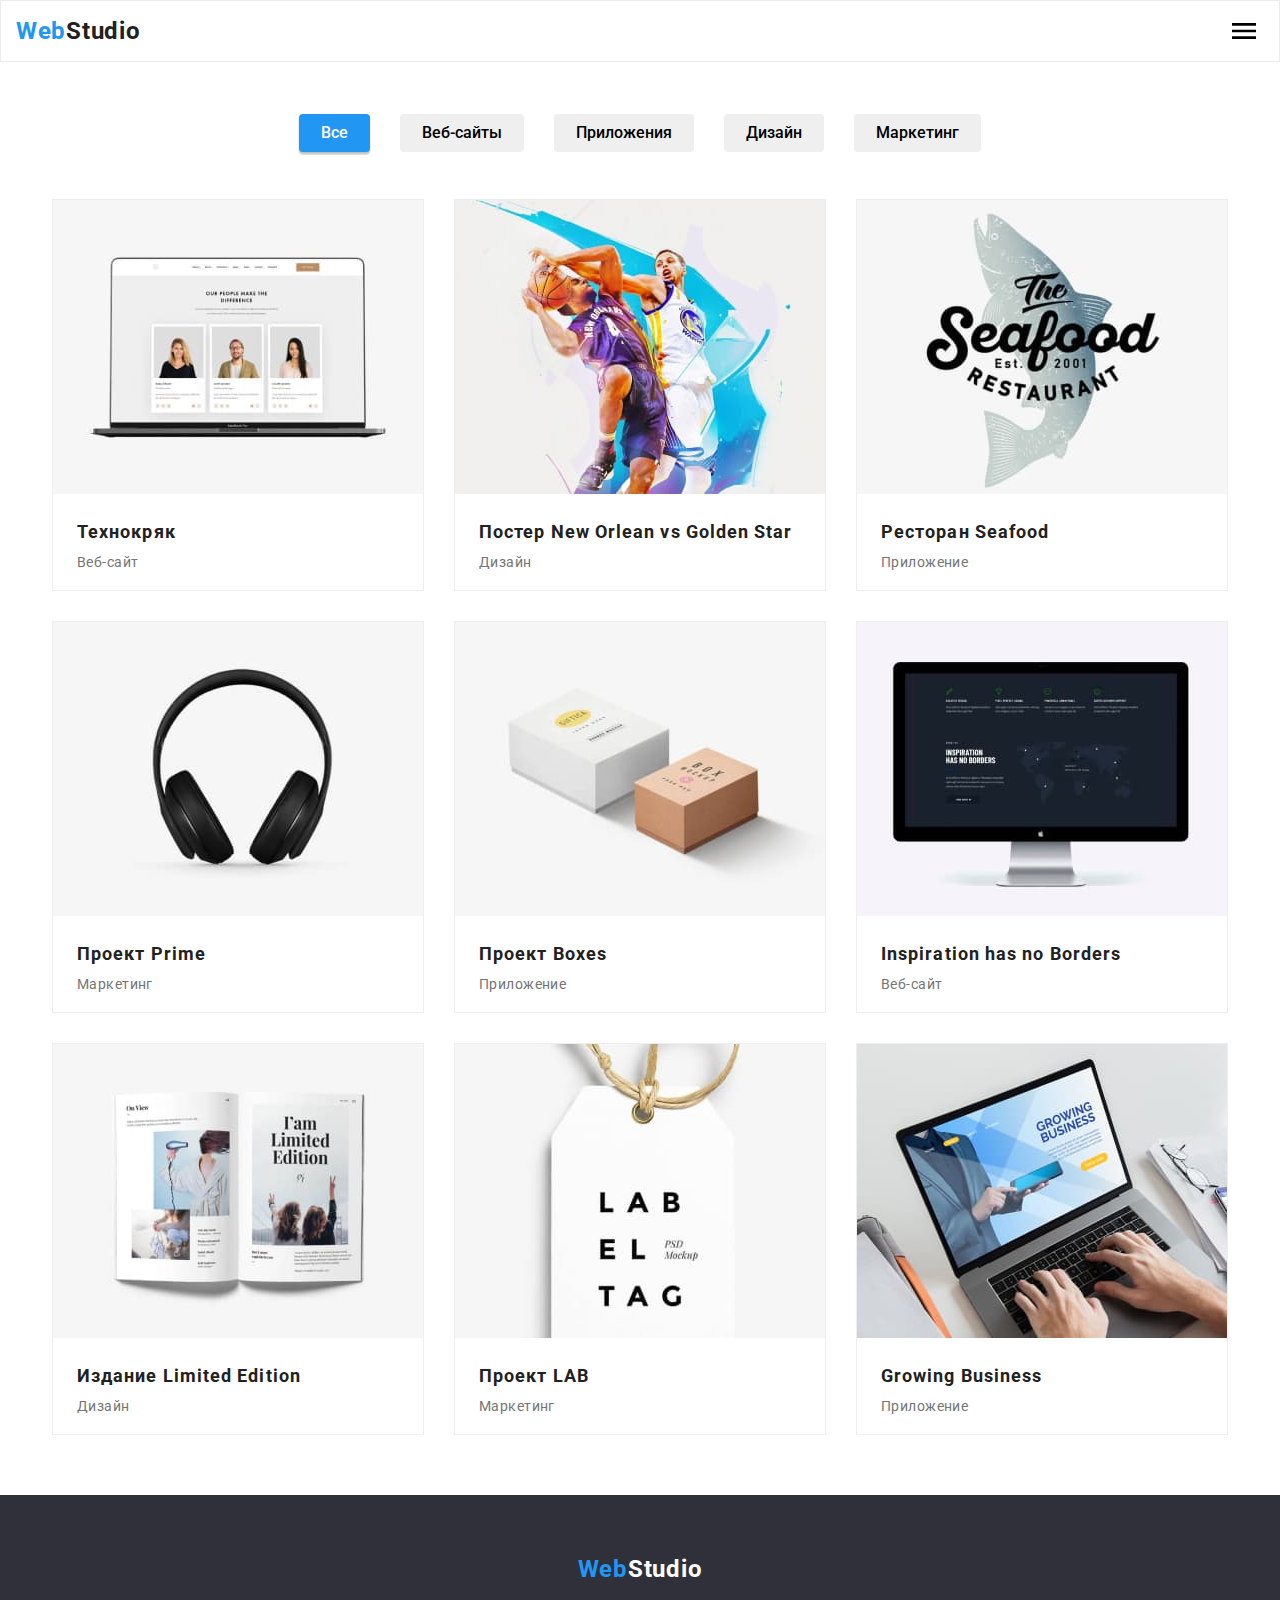
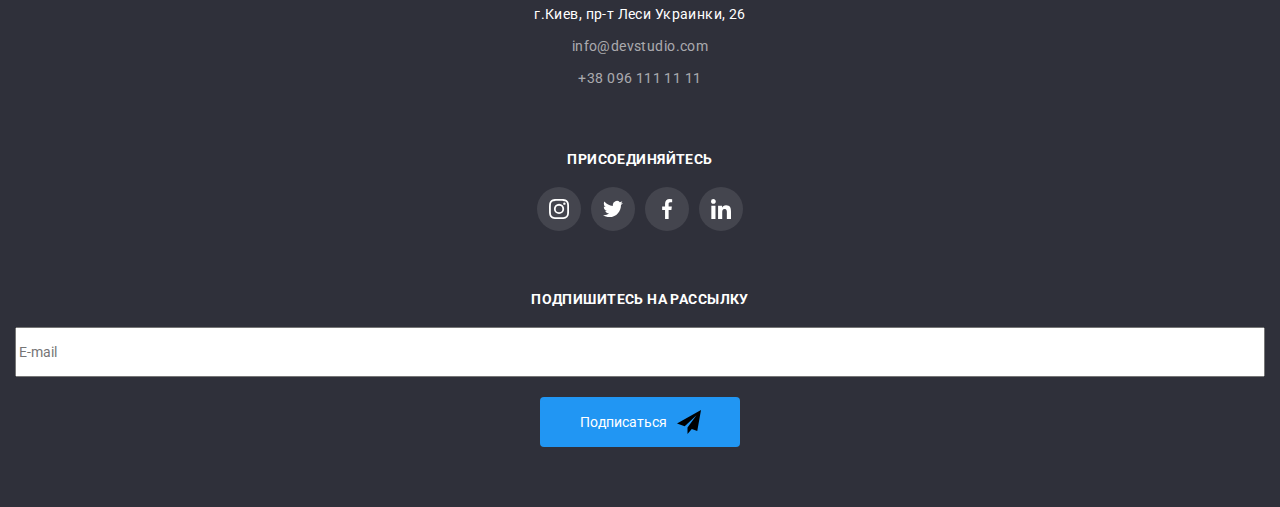
==== commit e209a4a4: "test" ====
--- a/portfolio.html
+++ b/portfolio.html
@@ -13,7 +13,7 @@
 </head>
 <body>
     <!--Хедер-->
-<header class="header">
+<header class="header header--border">
   <div class="container container--baseline container__mobile">
     <div class="header__mobile">
       <a class="logo header__logo" lang="en" href="./index.html"> <span class="logo__part">Web</span>Studio</a>
@@ -32,8 +32,8 @@
         </button>
         <nav class="nav">
           <ul class="nav__list">
-            <li class="nav__item"><a class="nav__link nav__link--current" href="./index.html">Студия</a></li>
-            <li class="nav__item"><a class="nav__link" href="./portfolio.html">Портфолио</a></li>
+            <li class="nav__item"><a class="nav__link" href="./index.html">Студия</a></li>
+            <li class="nav__item"><a class="nav__link nav__link--current" href="./portfolio.html">Портфолио</a></li>
             <li class="nav__item"><a class="nav__link" href="">Контакты</a></li>
           </ul>
         </nav>
@@ -77,7 +77,7 @@
   </div>
 </header>
   <main>
-    <section class="section">
+    <section class="section section--indent">
       <div class="container portfolio">
         <ul class="portfolio__list">
           <li class="portfolio__item">
@@ -104,7 +104,7 @@
                 <p>Ресурс предлагает комплексные предложения с разным уровнем функционала и сервисов. Все это позволит посетителю получить исчерпывающие сведения о компании или частном лице.</p>
               </div>
             </div>
-            <div class="portfolio__card">
+            <div class="project__card">
               <h2 class="project__name">Технокряк</h2>
               <p class="project__type">Веб-сайт</p>
             </div>
@@ -117,7 +117,7 @@
                   получить исчерпывающие сведения о компании или частном лице.</p>
               </div>
             </div>
-            <div class="portfolio__card">
+            <div class="project__card">
               <h2 class="project__name">Постер New Orlean vs Golden Star</h2>
               <p class="project__type">Дизайн</p>
             </div>
@@ -130,7 +130,7 @@
                   получить исчерпывающие сведения о компании или частном лице.</p>
               </div>
             </div>
-            <div class="portfolio__card">
+            <div class="project__card">
               <h2 class="project__name">Ресторан Seafood</h2>
               <p class="project__type">Приложение</p>
             </div>
@@ -143,7 +143,7 @@
                   получить исчерпывающие сведения о компании или частном лице.</p>
               </div>
             </div>
-            <div class="portfolio__card">
+            <div class="project__card">
               <h2 class="project__name">Проект Prime</h2>
               <p class="project__type">Маркетинг</p>
             </div>
@@ -156,7 +156,7 @@
                   получить исчерпывающие сведения о компании или частном лице.</p>
               </div>
             </div>
-            <div class="portfolio__card">
+            <div class="project__card">
               <h2 class="project__name">Проект Boxes</h2>
               <p class="project__type">Приложение</p>
             </div>
@@ -169,7 +169,7 @@
                   получить исчерпывающие сведения о компании или частном лице.</p>
               </div>
             </div>
-            <div class="portfolio__card">
+            <div class="project__card">
               <h2 class="project__name">Inspiration has no Borders</h2>
               <p class="project__type">Веб-сайт</p>
             </div>
@@ -182,7 +182,7 @@
                   получить исчерпывающие сведения о компании или частном лице.</p>
               </div>
             </div>
-            <div class="portfolio__card">
+            <div class="project__card">
               <h2 class="project__name">Издание Limited Edition</h2>
               <p class="project__type">Дизайн</p>
             </div>
@@ -195,7 +195,7 @@
                   получить исчерпывающие сведения о компании или частном лице.</p>
               </div>
             </div>
-            <div class="portfolio__card">
+            <div class="project__card">
               <h2 class="project__name">Проект LAB</h2>
               <p class="project__type">Маркетинг</p>
             </div>
@@ -208,7 +208,7 @@
                   получить исчерпывающие сведения о компании или частном лице.</p>
               </div>
             </div>
-            <div class="portfolio__card">
+            <div class="project__card">
               <h2 class="project__name">Growing Business</h2>
               <p class="project__type">Приложение</p>
             </div>
@@ -217,6 +217,7 @@
       </div>     
     </section>
   </main>
+  <script src="./js/menu.js"></script>
     <!--Футер-->
   <footer class="footer">
     <div class="container footer__container">
--- a/css/main.min.css
+++ b/css/main.min.css
@@ -1 +1 @@
-/*! modern-normalize v1.1.0 | MIT License | https://github.com/sindresorhus/modern-normalize */*,::before,::after{-webkit-box-sizing:border-box;box-sizing:border-box}html{-moz-tab-size:4;-o-tab-size:4;tab-size:4}html{line-height:1.15;-webkit-text-size-adjust:100%}body{margin:0}body{font-family:system-ui,-apple-system,"Segoe UI",Roboto,Helvetica,Arial,sans-serif,"Apple Color Emoji","Segoe UI Emoji"}hr{height:0;color:inherit}abbr[title]{-webkit-text-decoration:underline dotted;text-decoration:underline dotted}b,strong{font-weight:bolder}code,kbd,samp,pre{font-family:ui-monospace,SFMono-Regular,Consolas,"Liberation Mono",Menlo,monospace;font-size:1em}small{font-size:80%}sub,sup{font-size:75%;line-height:0;position:relative;vertical-align:baseline}sub{bottom:-0.25em}sup{top:-0.5em}table{text-indent:0;border-color:inherit}button,input,optgroup,select,textarea{font-family:inherit;font-size:100%;line-height:1.15;margin:0}button,select{text-transform:none}button,[type=button],[type=reset],[type=submit]{-webkit-appearance:button}::-moz-focus-inner{border-style:none;padding:0}:-moz-focusring{outline:1px dotted ButtonText}:-moz-ui-invalid{box-shadow:none}legend{padding:0}progress{vertical-align:baseline}::-webkit-inner-spin-button,::-webkit-outer-spin-button{height:auto}[type=search]{-webkit-appearance:textfield;outline-offset:-2px}::-webkit-search-decoration{-webkit-appearance:none}::-webkit-file-upload-button{-webkit-appearance:button;font:inherit}summary{display:list-item}body{font-family:"Roboto",sans-serif;font-size:14px;letter-spacing:.03em;color:#757575}html{-webkit-box-sizing:border-box;box-sizing:border-box}*,*::before,*::after{-webkit-box-sizing:inherit;box-sizing:inherit}h1,h2,h3,p,ul{margin-top:0;margin-bottom:0}img{width:100%}.section:not(:last-child){padding-bottom:60px}.logo{font-weight:700;font-size:24px;line-height:1.17;letter-spacing:.03em;text-decoration:none;color:#212121}.logo__part{color:#2196f3}.container{margin:auto;padding:0 15px}.header__mobile{margin-left:auto;margin-right:auto;display:-webkit-box;display:-ms-flexbox;display:flex;min-height:60px;-webkit-box-align:center;-ms-flex-align:center;align-items:center}.header__btn{position:fixed;right:15px;top:10px;display:-webkit-box;display:-ms-flexbox;display:flex;height:40px;width:40px;-webkit-box-pack:center;-ms-flex-pack:center;justify-content:center;-webkit-box-align:center;-ms-flex-align:center;align-items:center;padding:0;border:0;border-radius:50%;margin-left:auto;background-color:rgba(255,255,255,.8)}.menu{position:fixed;top:0;left:0;width:100%;height:100%;background-color:rgba(0,0,0,.2);opacity:1;-webkit-transition:opacity 250ms cubic-bezier(0.4, 0, 0.2, 1);transition:opacity 250ms cubic-bezier(0.4, 0, 0.2, 1)}.menu__page{position:absolute;top:0;left:0;-webkit-transform:translateX(0);transform:translateX(0);height:100%;width:100%;border-radius:4px;-webkit-box-shadow:0px 1px 3px rgba(0,0,0,.12),0px 1px 1px rgba(0,0,0,.14),0px 2px 1px rgba(0,0,0,.2);box-shadow:0px 1px 3px rgba(0,0,0,.12),0px 1px 1px rgba(0,0,0,.14),0px 2px 1px rgba(0,0,0,.2);background-color:#fff;-webkit-transition:-webkit-transform 250ms cubic-bezier(0.4, 0, 0.2, 1);transition:-webkit-transform 250ms cubic-bezier(0.4, 0, 0.2, 1);transition:transform 250ms cubic-bezier(0.4, 0, 0.2, 1);transition:transform 250ms cubic-bezier(0.4, 0, 0.2, 1), -webkit-transform 250ms cubic-bezier(0.4, 0, 0.2, 1)}.menu__btn{position:absolute;right:0;top:0;-webkit-box-pack:center;-ms-flex-pack:center;justify-content:center;-webkit-box-align:center;-ms-flex-align:center;align-items:center;border:0;background:none}.menu__btn:hover{fill:#2196f3}.menu--is-hidden{opacity:0;pointer-events:none}.menu--is-hidden .menu__page{-webkit-transform:translateX(100%);transform:translateX(100%)}.nav__list{margin-top:48px;margin-bottom:50%;list-style-type:none}.nav__link{font-weight:500;font-size:40px;line-height:1.2;letter-spacing:.02em;text-decoration:none;color:#212121}.nav__link:hover{color:#2196f3}.nav__link--current{color:#2196f3}.nav__list .nav__item+.nav__item{margin-top:7%}.contact{list-style:none;margin-bottom:60px}.contact__link{font-weight:500;font-size:24px;line-height:1.2;letter-spacing:.02em;text-decoration:none;color:#757575}.contact__link--indent{display:block;margin-bottom:32px}.contact__link--style{font-weight:500;font-size:34px;line-height:1.2;color:#2196f3}.contact__icon{display:none}.contact__address{display:block;font-style:normal;margin-bottom:8px;font-size:14px;line-height:1.7;text-decoration:none;color:#fff}.contact__email{display:block;margin-bottom:8px;font-style:normal;text-decoration:none;line-height:1.7;color:rgba(255,255,255,.6)}.contact__tel{font-style:normal;text-decoration:none;line-height:1.7;color:rgba(255,255,255,.6)}.social{display:-webkit-box;display:-ms-flexbox;display:flex;list-style:none;padding:0}.social--indent{-webkit-box-pack:center;-ms-flex-pack:center;justify-content:center;-webkit-box-align:center;-ms-flex-align:center;align-items:center;padding-bottom:24px}.social .social__item--indent+.social__item--indent{margin-left:10px}.social--margin{margin-left:40px}.social__link{display:-webkit-box;display:-ms-flexbox;display:flex;font-weight:500;font-size:18px;line-height:1.2;letter-spacing:.02em;text-decoration:none;color:#fff}.social__link--size{height:44px;width:44px;-webkit-box-pack:center;-ms-flex-pack:center;justify-content:center;-webkit-box-align:center;-ms-flex-align:center;align-items:center}.social__link--bg{background-color:rgba(255,255,255,.1);border-radius:50%}.social__link--bg:hover{color:#fff;background-color:#2196f3}.social__item{display:-webkit-box;display:-ms-flexbox;display:flex}.social__border{margin:0 10px;display:block;height:22px;width:1px;border:1px solid rgba(33,33,33,.2)}.social__icon{fill:currentColor;height:20px;width:20px}.hero{margin-left:auto;margin-right:auto;background-color:#c4c4c4}.hero--overlay{display:block;height:400px;width:auto;background-image:-webkit-gradient(linear, left top, right top, from(rgba(47, 48, 58, 0.4)), to(rgba(47, 48, 58, 0.4))),url(.././images/Img-hero.jpg);background-image:linear-gradient(to right, rgba(47, 48, 58, 0.4), rgba(47, 48, 58, 0.4)),url(.././images/Img-hero.jpg);background-size:cover;background-position:50%;background-repeat:no-repeat}.hero__content{padding:118px 60px;text-align:center}.hero__title{max-width:650px;font-weight:900;font-size:26px;line-height:1.6;text-align:center;letter-spacing:.06em;text-transform:uppercase;color:#fff;margin:0 auto;margin-bottom:30px}.button{padding:0;border:0;border-radius:4px}.button--size{height:50px;width:200px}.button--color{color:#fff;background-color:#2196f3}.button--font{font-weight:700;font-size:16px;line-height:1.9;letter-spacing:.06em}.benefits__header{display:none}.benefits__list{display:-webkit-box;display:-ms-flexbox;display:flex;-webkit-box-orient:vertical;-webkit-box-direction:normal;-ms-flex-direction:column;flex-direction:column;-webkit-box-align:center;-ms-flex-align:center;align-items:center;padding:0;list-style:none}.benefits__item{max-width:580px}.benefits__item:not(:last-child){margin-bottom:30px}.benefits__pic{display:-webkit-box;display:-ms-flexbox;display:flex;margin-bottom:30px;height:120px;-webkit-box-pack:center;-ms-flex-pack:center;justify-content:center;-webkit-box-align:center;-ms-flex-align:center;align-items:center;border-radius:4px;background-color:#f5f4fa}.benefits__title{margin-bottom:10px;font-weight:700;font-size:14px;line-height:16px;text-align:center;letter-spacing:.03em;text-transform:uppercase;color:#212121}.benefits__text{margin-bottom:16px;font-size:14px;line-height:1.7;letter-spacing:.03em}.work{display:none}.team{background-color:#f5f4fa;text-align:center}.team__img{margin-bottom:30px}.team__title{margin-top:60px;margin-bottom:30px;font-weight:700;font-size:28px;line-height:1.2;color:#212121}.team__list{display:-webkit-box;display:-ms-flexbox;display:flex;-webkit-box-orient:vertical;-webkit-box-direction:normal;-ms-flex-direction:column;flex-direction:column;-webkit-box-align:center;-ms-flex-align:center;align-items:center;padding:0;list-style:none}.team__item{max-height:622px;max-width:450px;-webkit-box-shadow:0px 1px 3px rgba(0,0,0,.12),0px 1px 1px rgba(0,0,0,.14),0px 2px 1px rgba(0,0,0,.2);box-shadow:0px 1px 3px rgba(0,0,0,.12),0px 1px 1px rgba(0,0,0,.14),0px 2px 1px rgba(0,0,0,.2);border-radius:0px 0px 4px 4px;background-color:#fff}.team__list .team__item+.team__item{margin-top:30px}.team__name{margin-bottom:10px;font-weight:500;font-size:16px;line-height:1.2;color:#212121}.team__position{margin-bottom:16px;font-size:16px;line-height:1.2}.clients{padding:60px 15px}.clients__title{margin-bottom:30px;font-weight:700;font-size:28px;line-height:1.2;text-align:center;color:#212121}.clients__list{display:-webkit-box;display:-ms-flexbox;display:flex;padding:0;margin:-15px;-ms-flex-wrap:wrap;flex-wrap:wrap;list-style:none}.clients__item{margin:15px;width:calc((100% - 60px)/2)}.clients__link{display:-webkit-box;display:-ms-flexbox;display:flex;height:92px;-webkit-box-pack:center;-ms-flex-pack:center;justify-content:center;-webkit-box-align:center;-ms-flex-align:center;align-items:center;border:1px solid #afb1b8;border-radius:4px;color:#afb1b8}.clients__link:hover,.clients__link:focus{color:#2196f3;border-color:#2196f3}.clients__icon{fill:currentColor}.modal{position:fixed;top:0;left:0;padding:93px 15px;width:100%;height:100%;background-color:rgba(0,0,0,.2);opacity:1;-webkit-transition:opacity 250ms cubic-bezier(0.4, 0, 0.2, 1);transition:opacity 250ms cubic-bezier(0.4, 0, 0.2, 1)}.modal--is-hidden{opacity:0;pointer-events:none}.modal--is-hidden .modal__page{-webkit-transform:translate(-50%, -50%) scale(0.25);transform:translate(-50%, -50%) scale(0.25)}.modal__page{position:absolute;top:50%;left:50%;-webkit-transform:translate(-50%, -50%) scale(1);transform:translate(-50%, -50%) scale(1);min-height:calc(100% - 15px);min-width:85%;border-radius:4px;-webkit-box-shadow:0px 1px 3px rgba(0,0,0,.12),0px 1px 1px rgba(0,0,0,.14),0px 2px 1px rgba(0,0,0,.2);box-shadow:0px 1px 3px rgba(0,0,0,.12),0px 1px 1px rgba(0,0,0,.14),0px 2px 1px rgba(0,0,0,.2);background-color:#fff;-webkit-transition:-webkit-transform 250ms cubic-bezier(0.4, 0, 0.2, 1);transition:-webkit-transform 250ms cubic-bezier(0.4, 0, 0.2, 1);transition:transform 250ms cubic-bezier(0.4, 0, 0.2, 1);transition:transform 250ms cubic-bezier(0.4, 0, 0.2, 1), -webkit-transform 250ms cubic-bezier(0.4, 0, 0.2, 1)}.modal__btn{position:absolute;top:8px;right:8px;display:-webkit-box;display:-ms-flexbox;display:flex;-webkit-box-pack:center;-ms-flex-pack:center;justify-content:center;-webkit-box-align:center;-ms-flex-align:center;align-items:center;height:32px;width:32px;color:#212121;border-radius:50%;border:1px solid rgba(0,0,0,.1);background-color:#fff}.modal__btn svg{fill:currentColor;-ms-flex-negative:0;flex-shrink:0}.modal__content{text-align:center;padding:40px}.modal__title{display:inline-block;margin-bottom:12px;font-weight:700;font-size:20px;line-height:1.5;color:#212121}.modal__field{display:-webkit-box;display:-ms-flexbox;display:flex;-webkit-box-orient:vertical;-webkit-box-direction:normal;-ms-flex-direction:column;flex-direction:column;-webkit-box-pack:center;-ms-flex-pack:center;justify-content:center}.modal__label{position:relative;display:-webkit-box;display:-ms-flexbox;display:flex;-webkit-box-orient:vertical;-webkit-box-direction:normal;-ms-flex-direction:column;flex-direction:column;text-align:start;margin-top:10px;margin-bottom:4px;font-size:12px;line-height:14px;letter-spacing:.1px}.modal__input{margin-top:4px;padding-left:42px;width:auto;height:40px;border:1px solid rgba(33,33,33,.2);outline:0;border-radius:4px;-webkit-transition:border 250ms cubic-bezier(0.4, 0, 0.2, 1);transition:border 250ms cubic-bezier(0.4, 0, 0.2, 1)}.modal__icon{position:absolute;left:12px;top:50%;fill:currentColor;-webkit-transition:color 250ms cubic-bezier(0.4, 0, 0.2, 1);transition:color 250ms cubic-bezier(0.4, 0, 0.2, 1)}.modal__textarea{padding:12px 16px;height:120px;margin-top:4px;margin-bottom:20px;border:1px solid rgba(33,33,33,.2);outline:0;border-radius:4px;resize:none;-webkit-transition:border 250ms cubic-bezier(0.4, 0, 0.2, 1);transition:border 250ms cubic-bezier(0.4, 0, 0.2, 1)}.modal__contract{margin-left:3px;color:#2196f3}.modal__button{margin-left:auto;margin-right:auto}.modal__policy{position:absolute;width:1px;height:1px;margin:-1px;border:0;padding:0;clip:rect(0 0 0 0);overflow:hidden}.modal__checkbox{display:-webkit-box;display:-ms-flexbox;display:flex;-webkit-box-pack:center;-ms-flex-pack:center;justify-content:center;-webkit-box-align:center;-ms-flex-align:center;align-items:center;margin-bottom:31px;font-weight:400;font-size:12px;line-height:1.2;letter-spacing:.03em}.modal__policy:checked+.modal__accept{border-color:#2196f3;background-image:url(../../images/check.svg);background-size:contain;background-color:#2196f3;background-origin:border-box}.modal__accept{margin-right:8px;min-height:15px;min-width:16px;border-radius:4px;border:2px solid #212121}.footer{background-color:#2f303a;text-align:center}.footer__container{padding:60px 15px}.footer__logo{display:block;margin-bottom:20px;color:#fff}.footer__contact{padding:0;text-decoration:none}.footer__title{margin-bottom:20px;font-weight:700;font-size:14px;line-height:16px;letter-spacing:.03em;text-transform:uppercase;color:#fff}.footer__social{display:-webkit-box;display:-ms-flexbox;display:flex;-webkit-box-orient:vertical;-webkit-box-direction:normal;-ms-flex-direction:column;flex-direction:column;-webkit-box-align:center;-ms-flex-align:center;align-items:center;margin-bottom:60px}.footer__form{-webkit-box-orient:vertical;-webkit-box-direction:normal;-ms-flex-direction:column;flex-direction:column;-webkit-box-align:center;-ms-flex-align:center;align-items:center}.footer__email{height:50px;width:100%;margin-bottom:20px}.footer__button{display:-webkit-box;display:-ms-flexbox;display:flex;margin-left:auto;margin-right:auto;-webkit-box-pack:center;-ms-flex-pack:center;justify-content:center;-webkit-box-align:center;-ms-flex-align:center;align-items:center;height:50px;width:200px;color:#fff;background-color:#2196f3}.footer__icon{margin-left:10px}/*# sourceMappingURL=main.min.css.map */+/*! modern-normalize v1.1.0 | MIT License | https://github.com/sindresorhus/modern-normalize */*,::before,::after{-webkit-box-sizing:border-box;box-sizing:border-box}html{-moz-tab-size:4;-o-tab-size:4;tab-size:4}html{line-height:1.15;-webkit-text-size-adjust:100%}body{margin:0}body{font-family:system-ui,-apple-system,"Segoe UI",Roboto,Helvetica,Arial,sans-serif,"Apple Color Emoji","Segoe UI Emoji"}hr{height:0;color:inherit}abbr[title]{-webkit-text-decoration:underline dotted;text-decoration:underline dotted}b,strong{font-weight:bolder}code,kbd,samp,pre{font-family:ui-monospace,SFMono-Regular,Consolas,"Liberation Mono",Menlo,monospace;font-size:1em}small{font-size:80%}sub,sup{font-size:75%;line-height:0;position:relative;vertical-align:baseline}sub{bottom:-0.25em}sup{top:-0.5em}table{text-indent:0;border-color:inherit}button,input,optgroup,select,textarea{font-family:inherit;font-size:100%;line-height:1.15;margin:0}button,select{text-transform:none}button,[type=button],[type=reset],[type=submit]{-webkit-appearance:button}::-moz-focus-inner{border-style:none;padding:0}:-moz-focusring{outline:1px dotted ButtonText}:-moz-ui-invalid{box-shadow:none}legend{padding:0}progress{vertical-align:baseline}::-webkit-inner-spin-button,::-webkit-outer-spin-button{height:auto}[type=search]{-webkit-appearance:textfield;outline-offset:-2px}::-webkit-search-decoration{-webkit-appearance:none}::-webkit-file-upload-button{-webkit-appearance:button;font:inherit}summary{display:list-item}body{font-family:"Roboto",sans-serif;font-size:14px;letter-spacing:.03em;color:#757575}html{-webkit-box-sizing:border-box;box-sizing:border-box}*,*::before,*::after{-webkit-box-sizing:inherit;box-sizing:inherit}h1,h2,h3,p,ul{margin-top:0;margin-bottom:0}img{width:100%}.section:not(:last-child){padding-bottom:60px}.section--indent{margin:60px 0}.logo{font-weight:700;font-size:24px;line-height:1.17;letter-spacing:.03em;text-decoration:none;color:#212121}.logo__part{color:#2196f3}.container{margin:auto;padding:0 15px}.header__mobile{margin-left:auto;margin-right:auto;display:-webkit-box;display:-ms-flexbox;display:flex;min-height:60px;-webkit-box-align:center;-ms-flex-align:center;align-items:center}.header__btn{right:15px;top:10px;display:-webkit-box;display:-ms-flexbox;display:flex;height:40px;width:40px;-webkit-box-pack:center;-ms-flex-pack:center;justify-content:center;-webkit-box-align:center;-ms-flex-align:center;align-items:center;padding:0;border:0;border-radius:50%;margin-left:auto;background-color:rgba(255,255,255,.8)}.header--border{border:1px solid #ececec}.menu{position:fixed;top:0;left:0;width:100%;height:100%;background-color:rgba(0,0,0,.2);opacity:1;-webkit-transition:opacity 250ms cubic-bezier(0.4, 0, 0.2, 1);transition:opacity 250ms cubic-bezier(0.4, 0, 0.2, 1)}.menu__page{position:absolute;top:0;left:0;-webkit-transform:translateX(0);transform:translateX(0);height:100%;width:100%;border-radius:4px;-webkit-box-shadow:0px 1px 3px rgba(0,0,0,.12),0px 1px 1px rgba(0,0,0,.14),0px 2px 1px rgba(0,0,0,.2);box-shadow:0px 1px 3px rgba(0,0,0,.12),0px 1px 1px rgba(0,0,0,.14),0px 2px 1px rgba(0,0,0,.2);background-color:#fff;-webkit-transition:-webkit-transform 250ms cubic-bezier(0.4, 0, 0.2, 1);transition:-webkit-transform 250ms cubic-bezier(0.4, 0, 0.2, 1);transition:transform 250ms cubic-bezier(0.4, 0, 0.2, 1);transition:transform 250ms cubic-bezier(0.4, 0, 0.2, 1), -webkit-transform 250ms cubic-bezier(0.4, 0, 0.2, 1)}.menu__btn{position:absolute;right:0;top:0;-webkit-box-pack:center;-ms-flex-pack:center;justify-content:center;-webkit-box-align:center;-ms-flex-align:center;align-items:center;border:0;background:none}.menu__btn:hover{fill:#2196f3}.menu--is-hidden{opacity:0;pointer-events:none}.menu--is-hidden .menu__page{-webkit-transform:translateX(100%);transform:translateX(100%)}.nav__list{margin-top:48px;margin-bottom:50%;list-style-type:none}.nav__link{font-weight:500;font-size:40px;line-height:1.2;letter-spacing:.02em;text-decoration:none;color:#212121}.nav__link:hover{color:#2196f3}.nav__link--current{color:#2196f3}.nav__list .nav__item+.nav__item{margin-top:7%}.contact{list-style:none;margin-bottom:60px}.contact__link{font-weight:500;font-size:24px;line-height:1.2;letter-spacing:.02em;text-decoration:none;color:#757575}.contact__link--indent{display:block;margin-bottom:32px}.contact__link--style{font-weight:500;font-size:34px;line-height:1.2;color:#2196f3}.contact__icon{display:none}.contact__address{display:block;font-style:normal;margin-bottom:8px;font-size:14px;line-height:1.7;text-decoration:none;color:#fff}.contact__email{display:block;margin-bottom:8px;font-style:normal;text-decoration:none;line-height:1.7;color:rgba(255,255,255,.6)}.contact__tel{font-style:normal;text-decoration:none;line-height:1.7;color:rgba(255,255,255,.6)}.social{display:-webkit-box;display:-ms-flexbox;display:flex;list-style:none;padding:0}.social--color{fill:#2196f3}.social--indent{-webkit-box-pack:center;-ms-flex-pack:center;justify-content:center;-webkit-box-align:center;-ms-flex-align:center;align-items:center;padding-bottom:24px}.social .social__item--indent+.social__item--indent{margin-left:10px}.social--margin{margin-left:40px}.social__link{display:-webkit-box;display:-ms-flexbox;display:flex;font-weight:500;font-size:18px;line-height:1.2;letter-spacing:.02em;text-decoration:none;color:#fff}.social__link--color{color:#2196f3}.social__link--size{height:44px;width:44px;-webkit-box-pack:center;-ms-flex-pack:center;justify-content:center;-webkit-box-align:center;-ms-flex-align:center;align-items:center}.social__link--bg{background-color:rgba(255,255,255,.1);border-radius:50%}.social__link--bg:hover{color:#fff;background-color:#2196f3}.social__item{display:-webkit-box;display:-ms-flexbox;display:flex}.social__border{margin:0 10px;display:block;height:22px;width:1px;border:1px solid rgba(33,33,33,.2)}.social__icon{fill:currentColor;height:20px;width:20px}.hero{margin-left:auto;margin-right:auto;background-color:#c4c4c4}.hero--overlay{display:block;height:400px;width:auto;background-image:-webkit-gradient(linear, left top, right top, from(rgba(47, 48, 58, 0.4)), to(rgba(47, 48, 58, 0.4))),url(.././images/Img-hero.jpg);background-image:linear-gradient(to right, rgba(47, 48, 58, 0.4), rgba(47, 48, 58, 0.4)),url(.././images/Img-hero.jpg);background-size:cover;background-position:50%;background-repeat:no-repeat}.hero__content{padding:118px 60px;text-align:center}.hero__title{max-width:650px;font-weight:900;font-size:26px;line-height:1.6;text-align:center;letter-spacing:.06em;text-transform:uppercase;color:#fff;margin:0 auto;margin-bottom:30px}.button{padding:0;border:0;border-radius:4px}.button--size{height:50px;width:200px}.button--color{color:#fff;background-color:#2196f3}.button--font{font-weight:700;font-size:16px;line-height:1.9;letter-spacing:.06em}.benefits__header{display:none}.benefits__list{display:-webkit-box;display:-ms-flexbox;display:flex;-webkit-box-orient:vertical;-webkit-box-direction:normal;-ms-flex-direction:column;flex-direction:column;-webkit-box-align:center;-ms-flex-align:center;align-items:center;padding:0;list-style:none}.benefits__item{max-width:580px}.benefits__item:not(:last-child){margin-bottom:30px}.benefits__pic{display:-webkit-box;display:-ms-flexbox;display:flex;margin-bottom:30px;height:120px;-webkit-box-pack:center;-ms-flex-pack:center;justify-content:center;-webkit-box-align:center;-ms-flex-align:center;align-items:center;border-radius:4px;background-color:#f5f4fa}.benefits__title{margin-bottom:10px;font-weight:700;font-size:14px;line-height:16px;text-align:center;letter-spacing:.03em;text-transform:uppercase;color:#212121}.benefits__text{margin-bottom:16px;font-size:14px;line-height:1.7;letter-spacing:.03em}.work{display:none}.team{background-color:#f5f4fa;text-align:center}.team__img{margin-bottom:30px}.team__title{margin-top:60px;margin-bottom:30px;font-weight:700;font-size:28px;line-height:1.2;color:#212121}.team__list{display:-webkit-box;display:-ms-flexbox;display:flex;-webkit-box-orient:vertical;-webkit-box-direction:normal;-ms-flex-direction:column;flex-direction:column;-webkit-box-align:center;-ms-flex-align:center;align-items:center;padding:0;list-style:none}.team__item{max-height:622px;max-width:450px;-webkit-box-shadow:0px 1px 3px rgba(0,0,0,.12),0px 1px 1px rgba(0,0,0,.14),0px 2px 1px rgba(0,0,0,.2);box-shadow:0px 1px 3px rgba(0,0,0,.12),0px 1px 1px rgba(0,0,0,.14),0px 2px 1px rgba(0,0,0,.2);border-radius:0px 0px 4px 4px;background-color:#fff}.team__list .team__item+.team__item{margin-top:30px}.team__name{margin-bottom:10px;font-weight:500;font-size:16px;line-height:1.2;color:#212121}.team__position{margin-bottom:16px;font-size:16px;line-height:1.2}.clients{padding:60px 15px}.clients__title{margin-bottom:30px;font-weight:700;font-size:28px;line-height:1.2;text-align:center;color:#212121}.clients__list{display:-webkit-box;display:-ms-flexbox;display:flex;padding:0;margin:-15px;-ms-flex-wrap:wrap;flex-wrap:wrap;list-style:none}.clients__item{margin:15px;width:calc((100% - 60px)/2)}.clients__link{display:-webkit-box;display:-ms-flexbox;display:flex;height:92px;-webkit-box-pack:center;-ms-flex-pack:center;justify-content:center;-webkit-box-align:center;-ms-flex-align:center;align-items:center;border:1px solid #afb1b8;border-radius:4px;color:#afb1b8}.clients__link:hover,.clients__link:focus{color:#2196f3;border-color:#2196f3}.clients__icon{fill:currentColor}.modal{position:fixed;top:0;left:0;padding:93px 15px;width:100%;height:100%;background-color:rgba(0,0,0,.2);opacity:1;-webkit-transition:opacity 250ms cubic-bezier(0.4, 0, 0.2, 1);transition:opacity 250ms cubic-bezier(0.4, 0, 0.2, 1)}.modal--is-hidden{opacity:0;pointer-events:none}.modal--is-hidden .modal__page{-webkit-transform:translate(-50%, -50%) scale(0.25);transform:translate(-50%, -50%) scale(0.25)}.modal__page{position:absolute;top:50%;left:50%;-webkit-transform:translate(-50%, -50%) scale(1);transform:translate(-50%, -50%) scale(1);min-height:calc(100% - 15px);min-width:85%;border-radius:4px;-webkit-box-shadow:0px 1px 3px rgba(0,0,0,.12),0px 1px 1px rgba(0,0,0,.14),0px 2px 1px rgba(0,0,0,.2);box-shadow:0px 1px 3px rgba(0,0,0,.12),0px 1px 1px rgba(0,0,0,.14),0px 2px 1px rgba(0,0,0,.2);background-color:#fff;-webkit-transition:-webkit-transform 250ms cubic-bezier(0.4, 0, 0.2, 1);transition:-webkit-transform 250ms cubic-bezier(0.4, 0, 0.2, 1);transition:transform 250ms cubic-bezier(0.4, 0, 0.2, 1);transition:transform 250ms cubic-bezier(0.4, 0, 0.2, 1), -webkit-transform 250ms cubic-bezier(0.4, 0, 0.2, 1)}.modal__btn{position:absolute;top:8px;right:8px;display:-webkit-box;display:-ms-flexbox;display:flex;-webkit-box-pack:center;-ms-flex-pack:center;justify-content:center;-webkit-box-align:center;-ms-flex-align:center;align-items:center;height:32px;width:32px;color:#212121;border-radius:50%;border:1px solid rgba(0,0,0,.1);background-color:#fff}.modal__btn svg{fill:currentColor;-ms-flex-negative:0;flex-shrink:0}.modal__content{text-align:center;padding:40px}.modal__title{display:inline-block;margin-bottom:12px;font-weight:700;font-size:20px;line-height:1.5;color:#212121}.modal__field{display:-webkit-box;display:-ms-flexbox;display:flex;-webkit-box-orient:vertical;-webkit-box-direction:normal;-ms-flex-direction:column;flex-direction:column;-webkit-box-pack:center;-ms-flex-pack:center;justify-content:center}.modal__label{position:relative;display:-webkit-box;display:-ms-flexbox;display:flex;-webkit-box-orient:vertical;-webkit-box-direction:normal;-ms-flex-direction:column;flex-direction:column;text-align:start;margin-top:10px;margin-bottom:4px;font-size:12px;line-height:14px;letter-spacing:.1px}.modal__input{margin-top:4px;padding-left:42px;width:auto;height:40px;border:1px solid rgba(33,33,33,.2);outline:0;border-radius:4px;-webkit-transition:border 250ms cubic-bezier(0.4, 0, 0.2, 1);transition:border 250ms cubic-bezier(0.4, 0, 0.2, 1)}.modal__input:focus-within{border-color:#2196f3}.modal__input:focus-within+.modal__icon{color:#2196f3}.modal__icon{position:absolute;left:12px;top:50%;fill:currentColor;-webkit-transition:color 250ms cubic-bezier(0.4, 0, 0.2, 1);transition:color 250ms cubic-bezier(0.4, 0, 0.2, 1)}.modal__textarea{padding:12px 16px;height:120px;margin-top:4px;margin-bottom:20px;border:1px solid rgba(33,33,33,.2);outline:0;border-radius:4px;resize:none;-webkit-transition:border 250ms cubic-bezier(0.4, 0, 0.2, 1);transition:border 250ms cubic-bezier(0.4, 0, 0.2, 1)}.modal__textarea:focus-within{border-color:#2196f3}.modal__contract{margin-left:3px;color:#2196f3}.modal__button{margin-left:auto;margin-right:auto}.modal__policy{position:absolute;width:1px;height:1px;margin:-1px;border:0;padding:0;clip:rect(0 0 0 0);overflow:hidden}.modal__checkbox{display:-webkit-box;display:-ms-flexbox;display:flex;-webkit-box-pack:center;-ms-flex-pack:center;justify-content:center;-webkit-box-align:center;-ms-flex-align:center;align-items:center;margin-bottom:31px;font-weight:400;font-size:12px;line-height:1.2;letter-spacing:.03em}.modal__policy:checked+.modal__accept{border-color:#2196f3;background-image:url(../../images/check.svg);background-size:contain;background-color:#2196f3;background-origin:border-box}.modal__accept{margin-right:8px;min-height:15px;min-width:16px;border-radius:4px;border:2px solid #212121;-webkit-transition:border 250ms cubic-bezier(0.4, 0, 0.2, 1),background-color 250ms cubic-bezier(0.4, 0, 0.2, 1);transition:border 250ms cubic-bezier(0.4, 0, 0.2, 1),background-color 250ms cubic-bezier(0.4, 0, 0.2, 1)}.footer{background-color:#2f303a;text-align:center}.footer__container{padding:60px 15px}.footer__logo{display:block;margin-bottom:20px;color:#fff}.footer__contact{padding:0;text-decoration:none}.footer__title{margin-bottom:20px;font-weight:700;font-size:14px;line-height:16px;letter-spacing:.03em;text-transform:uppercase;color:#fff}.footer__social{display:-webkit-box;display:-ms-flexbox;display:flex;-webkit-box-orient:vertical;-webkit-box-direction:normal;-ms-flex-direction:column;flex-direction:column;-webkit-box-align:center;-ms-flex-align:center;align-items:center;margin-bottom:60px}.footer__form{-webkit-box-orient:vertical;-webkit-box-direction:normal;-ms-flex-direction:column;flex-direction:column;-webkit-box-align:center;-ms-flex-align:center;align-items:center}.footer__email{height:50px;width:100%;margin-bottom:20px}.footer__button{display:-webkit-box;display:-ms-flexbox;display:flex;margin-left:auto;margin-right:auto;-webkit-box-pack:center;-ms-flex-pack:center;justify-content:center;-webkit-box-align:center;-ms-flex-align:center;align-items:center;height:50px;width:200px;color:#fff;background-color:#2196f3}.footer__icon{margin-left:10px}.portfolio__list{display:-webkit-box;display:-ms-flexbox;display:flex;-ms-flex-wrap:wrap;flex-wrap:wrap;-webkit-box-pack:center;-ms-flex-pack:center;justify-content:center;padding:0;margin:-15px;margin-bottom:40px;list-style:none}.portfolio__item{margin:7px 15px}.portfolio__button--current{background-color:#2196f3;color:#fff;-webkit-box-shadow:0px 3px 1px rgba(0,0,0,.1),0px 1px 2px rgba(0,0,0,.08),0px 2px 2px rgba(0,0,0,.12);box-shadow:0px 3px 1px rgba(0,0,0,.1),0px 1px 2px rgba(0,0,0,.08),0px 2px 2px rgba(0,0,0,.12)}.portfolio__button:hover,.portfolio__button:focus{background-color:#2196f3;color:#fff;-webkit-box-shadow:0px 3px 1px rgba(0,0,0,.1),0px 1px 2px rgba(0,0,0,.08),0px 2px 2px rgba(0,0,0,.12);box-shadow:0px 3px 1px rgba(0,0,0,.1),0px 1px 2px rgba(0,0,0,.08),0px 2px 2px rgba(0,0,0,.12)}.portfolio__button--text{padding:6px 22px;font-weight:500;font-size:16px;line-height:26px}.project{padding:0;margin:-15px;display:-webkit-box;display:-ms-flexbox;display:flex;-ms-flex-wrap:wrap;flex-wrap:wrap;-webkit-box-align:center;-ms-flex-align:center;align-items:center;-webkit-box-pack:center;-ms-flex-pack:center;justify-content:center}.project__item{margin:15px;min-width:370px;border:1px solid #eee;list-style:none;cursor:pointer;-webkit-transition:-webkit-box-shadow 250ms cubic-bezier(0.4, 0, 0.2, 1);transition:-webkit-box-shadow 250ms cubic-bezier(0.4, 0, 0.2, 1);transition:box-shadow 250ms cubic-bezier(0.4, 0, 0.2, 1);transition:box-shadow 250ms cubic-bezier(0.4, 0, 0.2, 1), -webkit-box-shadow 250ms cubic-bezier(0.4, 0, 0.2, 1)}.project__item:hover,.project__item:focus{-webkit-box-shadow:0px 1px 1px rgba(0,0,0,.12),0px 4px 4px rgba(0,0,0,.06),1px 4px 6px rgba(0,0,0,.16);box-shadow:0px 1px 1px rgba(0,0,0,.12),0px 4px 4px rgba(0,0,0,.06),1px 4px 6px rgba(0,0,0,.16);opacity:1}.project__img{position:relative;overflow:hidden}.project__img>img{display:block}.project__img:hover .project__info{-webkit-transform:translateY(calc(100% - 294px));transform:translateY(calc(100% - 294px))}.project__info{position:absolute;pointer-events:none;top:0;left:0;height:294px;width:100%;padding:63px 24px;font-size:18px;line-height:1.56;color:#fff;background-color:rgba(33,150,243,.9);-webkit-transform:translateY(100%);transform:translateY(100%);-webkit-transition:opacity 250ms cubic-bezier(0.4, 0, 0.2, 1),-webkit-transform 250ms cubic-bezier(0.4, 0, 0.2, 1);transition:opacity 250ms cubic-bezier(0.4, 0, 0.2, 1),-webkit-transform 250ms cubic-bezier(0.4, 0, 0.2, 1);transition:transform 250ms cubic-bezier(0.4, 0, 0.2, 1),opacity 250ms cubic-bezier(0.4, 0, 0.2, 1);transition:transform 250ms cubic-bezier(0.4, 0, 0.2, 1),opacity 250ms cubic-bezier(0.4, 0, 0.2, 1),-webkit-transform 250ms cubic-bezier(0.4, 0, 0.2, 1)}.project__card{padding-top:20px;padding-bottom:20px;padding-left:24px}.project__name{margin-bottom:4px;font-weight:700;font-size:18px;line-height:2;letter-spacing:.06em;color:#212121}/*# sourceMappingURL=main.min.css.map */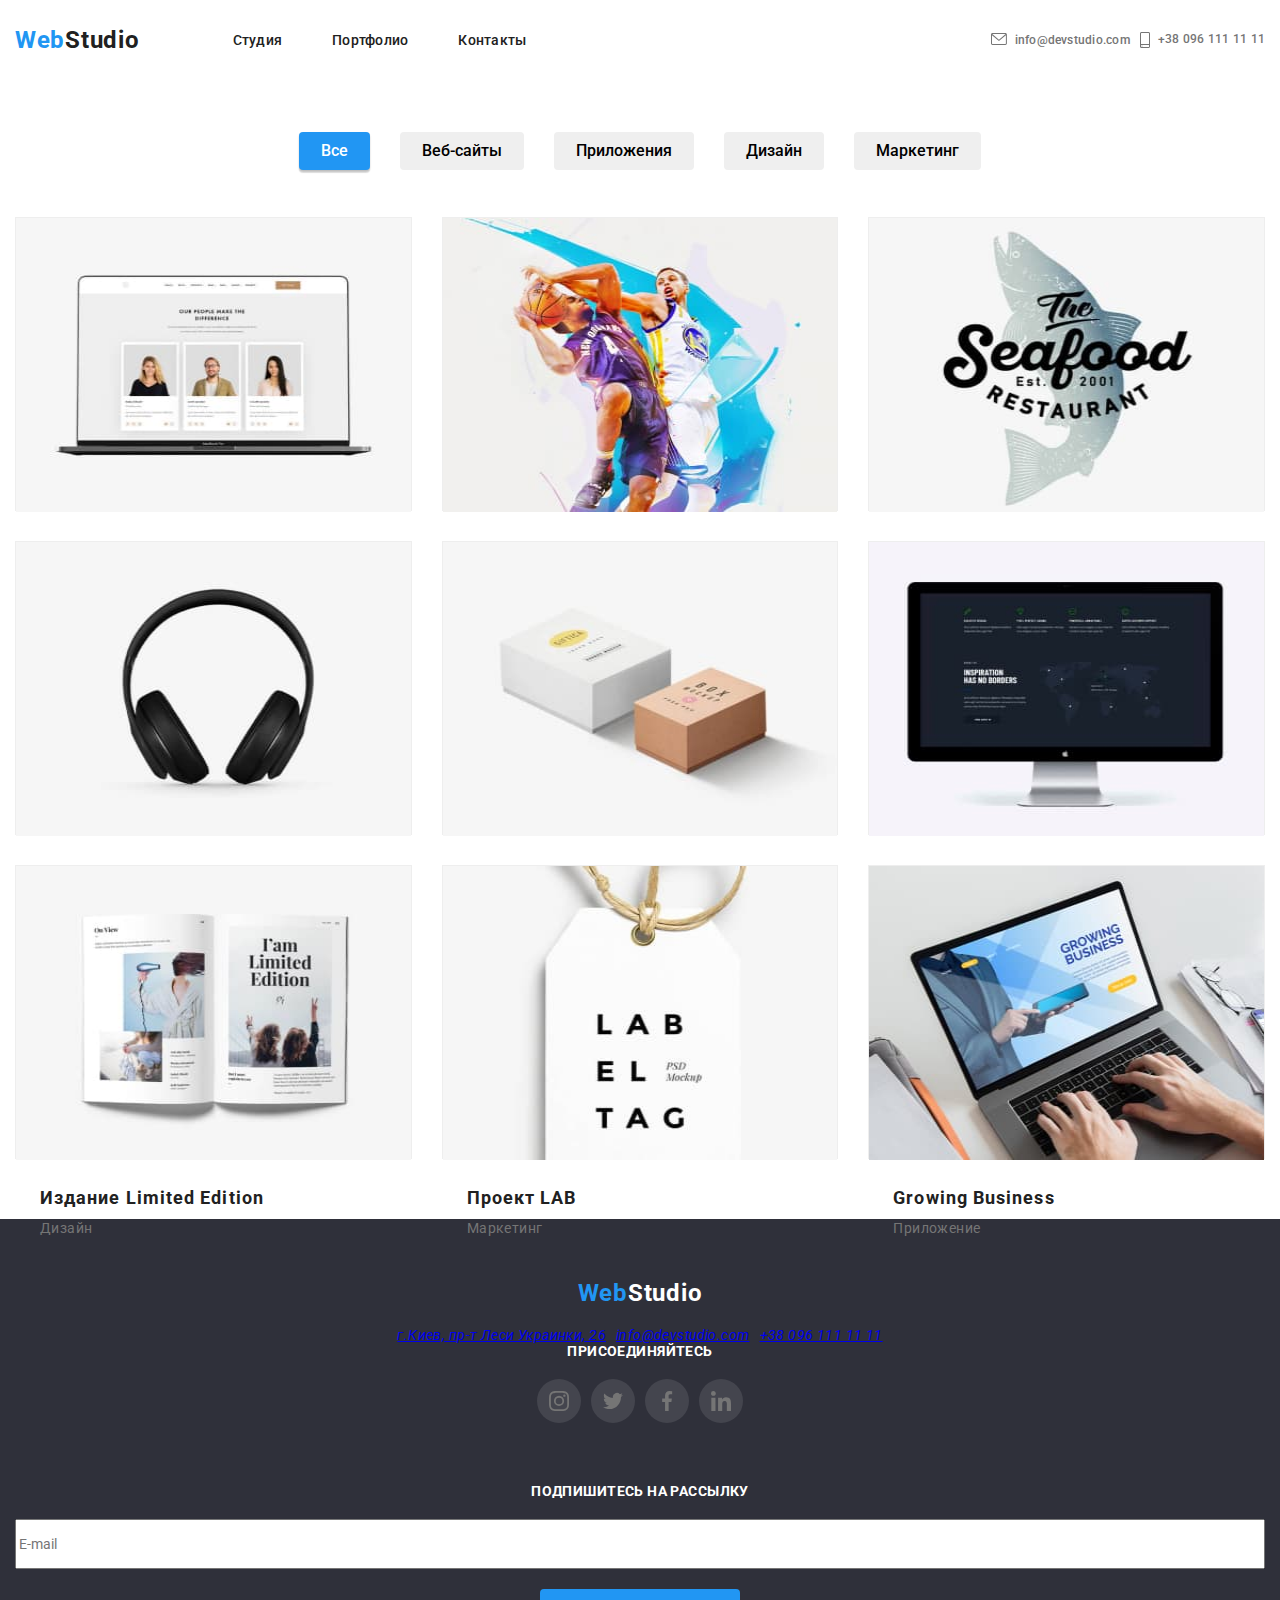
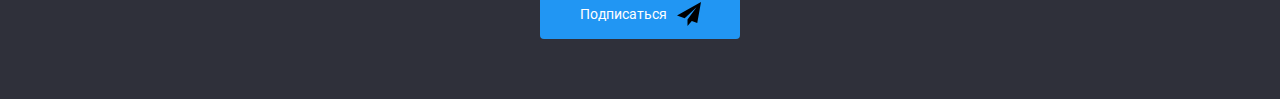
==== commit 6e8291d4: "test" ====
--- a/portfolio.html
+++ b/portfolio.html
@@ -13,16 +13,14 @@
 </head>
 <body>
     <!--Хедер-->
-<header class="header header--border">
-  <div class="container container--baseline container__mobile">
-    <div class="header__mobile">
-      <a class="logo header__logo" lang="en" href="./index.html"> <span class="logo__part">Web</span>Studio</a>
-      <button class="header__btn" data-menu-open>
-        <svg width="40" height="40">
-          <use href="./images/icons.svg#iconmenu"></use>
-        </svg>
-      </button>
-    </div>
+<header class="header">
+  <div class="container container__mobile">
+    <a class="logo header__logo" lang="en" href="./index.html"> <span class="logo__part">Web</span>Studio</a>
+    <button class="header__btn" data-menu-open>
+      <svg width="40" height="40">
+        <use href="./images/icons.svg#iconmenu"></use>
+      </svg>
+    </button>
     <div class="menu menu--is-hidden" data-menu>
       <div class="menu__page">
         <button class="menu__btn" data-menu-close>
@@ -32,8 +30,8 @@
         </button>
         <nav class="nav">
           <ul class="nav__list">
-            <li class="nav__item"><a class="nav__link" href="./index.html">Студия</a></li>
-            <li class="nav__item"><a class="nav__link nav__link--current" href="./portfolio.html">Портфолио</a></li>
+            <li class="nav__item"><a class="nav__link nav__link--current" href="./index.html">Студия</a></li>
+            <li class="nav__item"><a class="nav__link" href="./portfolio.html">Портфолио</a></li>
             <li class="nav__item"><a class="nav__link" href="">Контакты</a></li>
           </ul>
         </nav>
@@ -55,23 +53,25 @@
             </a>
           </li>
         </ul>
-        <ul class="social social--margin">
-          <li class="social__item">
-            <a class="social__link" href="">Insagram</a>
-            <p class="social__border"></p>
-          </li>
-          <li class="social__item">
-            <a class="social__link" href="">Twitter</a>
-            <p class="social__border"></p>
-          </li>
-          <li class="social__item">
-            <a class="social__link" href="">Facebook</a>
-            <p class="social__border"></p>
-          </li>
-          <li class="social__item">
-            <a class="social__link" href="">Linkedin</a>
-          </li>
-        </ul>
+        <div class="header__social">
+          <ul class="social social--margin">
+            <li class="social__item">
+              <a class="social__link social__link--color" href="">Insagram</a>
+              <p class="social__border"></p>
+            </li>
+            <li class="social__item">
+              <a class="social__link social__link--color" href="">Twitter</a>
+              <p class="social__border"></p>
+            </li>
+            <li class="social__item">
+              <a class="social__link social__link--color" href="">Facebook</a>
+              <p class="social__border"></p>
+            </li>
+            <li class="social__item">
+              <a class="social__link social__link--color" href="">Linkedin</a>
+            </li>
+          </ul>
+        </div>
       </div>
     </div>
   </div>
--- a/css/main.min.css
+++ b/css/main.min.css
@@ -1 +1 @@
-/*! modern-normalize v1.1.0 | MIT License | https://github.com/sindresorhus/modern-normalize */*,::before,::after{-webkit-box-sizing:border-box;box-sizing:border-box}html{-moz-tab-size:4;-o-tab-size:4;tab-size:4}html{line-height:1.15;-webkit-text-size-adjust:100%}body{margin:0}body{font-family:system-ui,-apple-system,"Segoe UI",Roboto,Helvetica,Arial,sans-serif,"Apple Color Emoji","Segoe UI Emoji"}hr{height:0;color:inherit}abbr[title]{-webkit-text-decoration:underline dotted;text-decoration:underline dotted}b,strong{font-weight:bolder}code,kbd,samp,pre{font-family:ui-monospace,SFMono-Regular,Consolas,"Liberation Mono",Menlo,monospace;font-size:1em}small{font-size:80%}sub,sup{font-size:75%;line-height:0;position:relative;vertical-align:baseline}sub{bottom:-0.25em}sup{top:-0.5em}table{text-indent:0;border-color:inherit}button,input,optgroup,select,textarea{font-family:inherit;font-size:100%;line-height:1.15;margin:0}button,select{text-transform:none}button,[type=button],[type=reset],[type=submit]{-webkit-appearance:button}::-moz-focus-inner{border-style:none;padding:0}:-moz-focusring{outline:1px dotted ButtonText}:-moz-ui-invalid{box-shadow:none}legend{padding:0}progress{vertical-align:baseline}::-webkit-inner-spin-button,::-webkit-outer-spin-button{height:auto}[type=search]{-webkit-appearance:textfield;outline-offset:-2px}::-webkit-search-decoration{-webkit-appearance:none}::-webkit-file-upload-button{-webkit-appearance:button;font:inherit}summary{display:list-item}body{font-family:"Roboto",sans-serif;font-size:14px;letter-spacing:.03em;color:#757575}html{-webkit-box-sizing:border-box;box-sizing:border-box}*,*::before,*::after{-webkit-box-sizing:inherit;box-sizing:inherit}h1,h2,h3,p,ul{margin-top:0;margin-bottom:0}img{width:100%}.section:not(:last-child){padding-bottom:60px}.section--indent{margin:60px 0}.logo{font-weight:700;font-size:24px;line-height:1.17;letter-spacing:.03em;text-decoration:none;color:#212121}.logo__part{color:#2196f3}.container{margin:auto;padding:0 15px}.header__mobile{margin-left:auto;margin-right:auto;display:-webkit-box;display:-ms-flexbox;display:flex;min-height:60px;-webkit-box-align:center;-ms-flex-align:center;align-items:center}.header__btn{right:15px;top:10px;display:-webkit-box;display:-ms-flexbox;display:flex;height:40px;width:40px;-webkit-box-pack:center;-ms-flex-pack:center;justify-content:center;-webkit-box-align:center;-ms-flex-align:center;align-items:center;padding:0;border:0;border-radius:50%;margin-left:auto;background-color:rgba(255,255,255,.8)}.header--border{border:1px solid #ececec}.menu{position:fixed;top:0;left:0;width:100%;height:100%;background-color:rgba(0,0,0,.2);opacity:1;-webkit-transition:opacity 250ms cubic-bezier(0.4, 0, 0.2, 1);transition:opacity 250ms cubic-bezier(0.4, 0, 0.2, 1)}.menu__page{position:absolute;top:0;left:0;-webkit-transform:translateX(0);transform:translateX(0);height:100%;width:100%;border-radius:4px;-webkit-box-shadow:0px 1px 3px rgba(0,0,0,.12),0px 1px 1px rgba(0,0,0,.14),0px 2px 1px rgba(0,0,0,.2);box-shadow:0px 1px 3px rgba(0,0,0,.12),0px 1px 1px rgba(0,0,0,.14),0px 2px 1px rgba(0,0,0,.2);background-color:#fff;-webkit-transition:-webkit-transform 250ms cubic-bezier(0.4, 0, 0.2, 1);transition:-webkit-transform 250ms cubic-bezier(0.4, 0, 0.2, 1);transition:transform 250ms cubic-bezier(0.4, 0, 0.2, 1);transition:transform 250ms cubic-bezier(0.4, 0, 0.2, 1), -webkit-transform 250ms cubic-bezier(0.4, 0, 0.2, 1)}.menu__btn{position:absolute;right:0;top:0;-webkit-box-pack:center;-ms-flex-pack:center;justify-content:center;-webkit-box-align:center;-ms-flex-align:center;align-items:center;border:0;background:none}.menu__btn:hover{fill:#2196f3}.menu--is-hidden{opacity:0;pointer-events:none}.menu--is-hidden .menu__page{-webkit-transform:translateX(100%);transform:translateX(100%)}.nav__list{margin-top:48px;margin-bottom:50%;list-style-type:none}.nav__link{font-weight:500;font-size:40px;line-height:1.2;letter-spacing:.02em;text-decoration:none;color:#212121}.nav__link:hover{color:#2196f3}.nav__link--current{color:#2196f3}.nav__list .nav__item+.nav__item{margin-top:7%}.contact{list-style:none;margin-bottom:60px}.contact__link{font-weight:500;font-size:24px;line-height:1.2;letter-spacing:.02em;text-decoration:none;color:#757575}.contact__link--indent{display:block;margin-bottom:32px}.contact__link--style{font-weight:500;font-size:34px;line-height:1.2;color:#2196f3}.contact__icon{display:none}.contact__address{display:block;font-style:normal;margin-bottom:8px;font-size:14px;line-height:1.7;text-decoration:none;color:#fff}.contact__email{display:block;margin-bottom:8px;font-style:normal;text-decoration:none;line-height:1.7;color:rgba(255,255,255,.6)}.contact__tel{font-style:normal;text-decoration:none;line-height:1.7;color:rgba(255,255,255,.6)}.social{display:-webkit-box;display:-ms-flexbox;display:flex;list-style:none;padding:0}.social--color{fill:#2196f3}.social--indent{-webkit-box-pack:center;-ms-flex-pack:center;justify-content:center;-webkit-box-align:center;-ms-flex-align:center;align-items:center;padding-bottom:24px}.social .social__item--indent+.social__item--indent{margin-left:10px}.social--margin{margin-left:40px}.social__link{display:-webkit-box;display:-ms-flexbox;display:flex;font-weight:500;font-size:18px;line-height:1.2;letter-spacing:.02em;text-decoration:none;color:#fff}.social__link--color{color:#2196f3}.social__link--size{height:44px;width:44px;-webkit-box-pack:center;-ms-flex-pack:center;justify-content:center;-webkit-box-align:center;-ms-flex-align:center;align-items:center}.social__link--bg{background-color:rgba(255,255,255,.1);border-radius:50%}.social__link--bg:hover{color:#fff;background-color:#2196f3}.social__item{display:-webkit-box;display:-ms-flexbox;display:flex}.social__border{margin:0 10px;display:block;height:22px;width:1px;border:1px solid rgba(33,33,33,.2)}.social__icon{fill:currentColor;height:20px;width:20px}.hero{margin-left:auto;margin-right:auto;background-color:#c4c4c4}.hero--overlay{display:block;height:400px;width:auto;background-image:-webkit-gradient(linear, left top, right top, from(rgba(47, 48, 58, 0.4)), to(rgba(47, 48, 58, 0.4))),url(.././images/Img-hero.jpg);background-image:linear-gradient(to right, rgba(47, 48, 58, 0.4), rgba(47, 48, 58, 0.4)),url(.././images/Img-hero.jpg);background-size:cover;background-position:50%;background-repeat:no-repeat}.hero__content{padding:118px 60px;text-align:center}.hero__title{max-width:650px;font-weight:900;font-size:26px;line-height:1.6;text-align:center;letter-spacing:.06em;text-transform:uppercase;color:#fff;margin:0 auto;margin-bottom:30px}.button{padding:0;border:0;border-radius:4px}.button--size{height:50px;width:200px}.button--color{color:#fff;background-color:#2196f3}.button--font{font-weight:700;font-size:16px;line-height:1.9;letter-spacing:.06em}.benefits__header{display:none}.benefits__list{display:-webkit-box;display:-ms-flexbox;display:flex;-webkit-box-orient:vertical;-webkit-box-direction:normal;-ms-flex-direction:column;flex-direction:column;-webkit-box-align:center;-ms-flex-align:center;align-items:center;padding:0;list-style:none}.benefits__item{max-width:580px}.benefits__item:not(:last-child){margin-bottom:30px}.benefits__pic{display:-webkit-box;display:-ms-flexbox;display:flex;margin-bottom:30px;height:120px;-webkit-box-pack:center;-ms-flex-pack:center;justify-content:center;-webkit-box-align:center;-ms-flex-align:center;align-items:center;border-radius:4px;background-color:#f5f4fa}.benefits__title{margin-bottom:10px;font-weight:700;font-size:14px;line-height:16px;text-align:center;letter-spacing:.03em;text-transform:uppercase;color:#212121}.benefits__text{margin-bottom:16px;font-size:14px;line-height:1.7;letter-spacing:.03em}.work{display:none}.team{background-color:#f5f4fa;text-align:center}.team__img{margin-bottom:30px}.team__title{margin-top:60px;margin-bottom:30px;font-weight:700;font-size:28px;line-height:1.2;color:#212121}.team__list{display:-webkit-box;display:-ms-flexbox;display:flex;-webkit-box-orient:vertical;-webkit-box-direction:normal;-ms-flex-direction:column;flex-direction:column;-webkit-box-align:center;-ms-flex-align:center;align-items:center;padding:0;list-style:none}.team__item{max-height:622px;max-width:450px;-webkit-box-shadow:0px 1px 3px rgba(0,0,0,.12),0px 1px 1px rgba(0,0,0,.14),0px 2px 1px rgba(0,0,0,.2);box-shadow:0px 1px 3px rgba(0,0,0,.12),0px 1px 1px rgba(0,0,0,.14),0px 2px 1px rgba(0,0,0,.2);border-radius:0px 0px 4px 4px;background-color:#fff}.team__list .team__item+.team__item{margin-top:30px}.team__name{margin-bottom:10px;font-weight:500;font-size:16px;line-height:1.2;color:#212121}.team__position{margin-bottom:16px;font-size:16px;line-height:1.2}.clients{padding:60px 15px}.clients__title{margin-bottom:30px;font-weight:700;font-size:28px;line-height:1.2;text-align:center;color:#212121}.clients__list{display:-webkit-box;display:-ms-flexbox;display:flex;padding:0;margin:-15px;-ms-flex-wrap:wrap;flex-wrap:wrap;list-style:none}.clients__item{margin:15px;width:calc((100% - 60px)/2)}.clients__link{display:-webkit-box;display:-ms-flexbox;display:flex;height:92px;-webkit-box-pack:center;-ms-flex-pack:center;justify-content:center;-webkit-box-align:center;-ms-flex-align:center;align-items:center;border:1px solid #afb1b8;border-radius:4px;color:#afb1b8}.clients__link:hover,.clients__link:focus{color:#2196f3;border-color:#2196f3}.clients__icon{fill:currentColor}.modal{position:fixed;top:0;left:0;padding:93px 15px;width:100%;height:100%;background-color:rgba(0,0,0,.2);opacity:1;-webkit-transition:opacity 250ms cubic-bezier(0.4, 0, 0.2, 1);transition:opacity 250ms cubic-bezier(0.4, 0, 0.2, 1)}.modal--is-hidden{opacity:0;pointer-events:none}.modal--is-hidden .modal__page{-webkit-transform:translate(-50%, -50%) scale(0.25);transform:translate(-50%, -50%) scale(0.25)}.modal__page{position:absolute;top:50%;left:50%;-webkit-transform:translate(-50%, -50%) scale(1);transform:translate(-50%, -50%) scale(1);min-height:calc(100% - 15px);min-width:85%;border-radius:4px;-webkit-box-shadow:0px 1px 3px rgba(0,0,0,.12),0px 1px 1px rgba(0,0,0,.14),0px 2px 1px rgba(0,0,0,.2);box-shadow:0px 1px 3px rgba(0,0,0,.12),0px 1px 1px rgba(0,0,0,.14),0px 2px 1px rgba(0,0,0,.2);background-color:#fff;-webkit-transition:-webkit-transform 250ms cubic-bezier(0.4, 0, 0.2, 1);transition:-webkit-transform 250ms cubic-bezier(0.4, 0, 0.2, 1);transition:transform 250ms cubic-bezier(0.4, 0, 0.2, 1);transition:transform 250ms cubic-bezier(0.4, 0, 0.2, 1), -webkit-transform 250ms cubic-bezier(0.4, 0, 0.2, 1)}.modal__btn{position:absolute;top:8px;right:8px;display:-webkit-box;display:-ms-flexbox;display:flex;-webkit-box-pack:center;-ms-flex-pack:center;justify-content:center;-webkit-box-align:center;-ms-flex-align:center;align-items:center;height:32px;width:32px;color:#212121;border-radius:50%;border:1px solid rgba(0,0,0,.1);background-color:#fff}.modal__btn svg{fill:currentColor;-ms-flex-negative:0;flex-shrink:0}.modal__content{text-align:center;padding:40px}.modal__title{display:inline-block;margin-bottom:12px;font-weight:700;font-size:20px;line-height:1.5;color:#212121}.modal__field{display:-webkit-box;display:-ms-flexbox;display:flex;-webkit-box-orient:vertical;-webkit-box-direction:normal;-ms-flex-direction:column;flex-direction:column;-webkit-box-pack:center;-ms-flex-pack:center;justify-content:center}.modal__label{position:relative;display:-webkit-box;display:-ms-flexbox;display:flex;-webkit-box-orient:vertical;-webkit-box-direction:normal;-ms-flex-direction:column;flex-direction:column;text-align:start;margin-top:10px;margin-bottom:4px;font-size:12px;line-height:14px;letter-spacing:.1px}.modal__input{margin-top:4px;padding-left:42px;width:auto;height:40px;border:1px solid rgba(33,33,33,.2);outline:0;border-radius:4px;-webkit-transition:border 250ms cubic-bezier(0.4, 0, 0.2, 1);transition:border 250ms cubic-bezier(0.4, 0, 0.2, 1)}.modal__input:focus-within{border-color:#2196f3}.modal__input:focus-within+.modal__icon{color:#2196f3}.modal__icon{position:absolute;left:12px;top:50%;fill:currentColor;-webkit-transition:color 250ms cubic-bezier(0.4, 0, 0.2, 1);transition:color 250ms cubic-bezier(0.4, 0, 0.2, 1)}.modal__textarea{padding:12px 16px;height:120px;margin-top:4px;margin-bottom:20px;border:1px solid rgba(33,33,33,.2);outline:0;border-radius:4px;resize:none;-webkit-transition:border 250ms cubic-bezier(0.4, 0, 0.2, 1);transition:border 250ms cubic-bezier(0.4, 0, 0.2, 1)}.modal__textarea:focus-within{border-color:#2196f3}.modal__contract{margin-left:3px;color:#2196f3}.modal__button{margin-left:auto;margin-right:auto}.modal__policy{position:absolute;width:1px;height:1px;margin:-1px;border:0;padding:0;clip:rect(0 0 0 0);overflow:hidden}.modal__checkbox{display:-webkit-box;display:-ms-flexbox;display:flex;-webkit-box-pack:center;-ms-flex-pack:center;justify-content:center;-webkit-box-align:center;-ms-flex-align:center;align-items:center;margin-bottom:31px;font-weight:400;font-size:12px;line-height:1.2;letter-spacing:.03em}.modal__policy:checked+.modal__accept{border-color:#2196f3;background-image:url(../../images/check.svg);background-size:contain;background-color:#2196f3;background-origin:border-box}.modal__accept{margin-right:8px;min-height:15px;min-width:16px;border-radius:4px;border:2px solid #212121;-webkit-transition:border 250ms cubic-bezier(0.4, 0, 0.2, 1),background-color 250ms cubic-bezier(0.4, 0, 0.2, 1);transition:border 250ms cubic-bezier(0.4, 0, 0.2, 1),background-color 250ms cubic-bezier(0.4, 0, 0.2, 1)}.footer{background-color:#2f303a;text-align:center}.footer__container{padding:60px 15px}.footer__logo{display:block;margin-bottom:20px;color:#fff}.footer__contact{padding:0;text-decoration:none}.footer__title{margin-bottom:20px;font-weight:700;font-size:14px;line-height:16px;letter-spacing:.03em;text-transform:uppercase;color:#fff}.footer__social{display:-webkit-box;display:-ms-flexbox;display:flex;-webkit-box-orient:vertical;-webkit-box-direction:normal;-ms-flex-direction:column;flex-direction:column;-webkit-box-align:center;-ms-flex-align:center;align-items:center;margin-bottom:60px}.footer__form{-webkit-box-orient:vertical;-webkit-box-direction:normal;-ms-flex-direction:column;flex-direction:column;-webkit-box-align:center;-ms-flex-align:center;align-items:center}.footer__email{height:50px;width:100%;margin-bottom:20px}.footer__button{display:-webkit-box;display:-ms-flexbox;display:flex;margin-left:auto;margin-right:auto;-webkit-box-pack:center;-ms-flex-pack:center;justify-content:center;-webkit-box-align:center;-ms-flex-align:center;align-items:center;height:50px;width:200px;color:#fff;background-color:#2196f3}.footer__icon{margin-left:10px}.portfolio__list{display:-webkit-box;display:-ms-flexbox;display:flex;-ms-flex-wrap:wrap;flex-wrap:wrap;-webkit-box-pack:center;-ms-flex-pack:center;justify-content:center;padding:0;margin:-15px;margin-bottom:40px;list-style:none}.portfolio__item{margin:7px 15px}.portfolio__button--current{background-color:#2196f3;color:#fff;-webkit-box-shadow:0px 3px 1px rgba(0,0,0,.1),0px 1px 2px rgba(0,0,0,.08),0px 2px 2px rgba(0,0,0,.12);box-shadow:0px 3px 1px rgba(0,0,0,.1),0px 1px 2px rgba(0,0,0,.08),0px 2px 2px rgba(0,0,0,.12)}.portfolio__button:hover,.portfolio__button:focus{background-color:#2196f3;color:#fff;-webkit-box-shadow:0px 3px 1px rgba(0,0,0,.1),0px 1px 2px rgba(0,0,0,.08),0px 2px 2px rgba(0,0,0,.12);box-shadow:0px 3px 1px rgba(0,0,0,.1),0px 1px 2px rgba(0,0,0,.08),0px 2px 2px rgba(0,0,0,.12)}.portfolio__button--text{padding:6px 22px;font-weight:500;font-size:16px;line-height:26px}.project{padding:0;margin:-15px;display:-webkit-box;display:-ms-flexbox;display:flex;-ms-flex-wrap:wrap;flex-wrap:wrap;-webkit-box-align:center;-ms-flex-align:center;align-items:center;-webkit-box-pack:center;-ms-flex-pack:center;justify-content:center}.project__item{margin:15px;min-width:370px;border:1px solid #eee;list-style:none;cursor:pointer;-webkit-transition:-webkit-box-shadow 250ms cubic-bezier(0.4, 0, 0.2, 1);transition:-webkit-box-shadow 250ms cubic-bezier(0.4, 0, 0.2, 1);transition:box-shadow 250ms cubic-bezier(0.4, 0, 0.2, 1);transition:box-shadow 250ms cubic-bezier(0.4, 0, 0.2, 1), -webkit-box-shadow 250ms cubic-bezier(0.4, 0, 0.2, 1)}.project__item:hover,.project__item:focus{-webkit-box-shadow:0px 1px 1px rgba(0,0,0,.12),0px 4px 4px rgba(0,0,0,.06),1px 4px 6px rgba(0,0,0,.16);box-shadow:0px 1px 1px rgba(0,0,0,.12),0px 4px 4px rgba(0,0,0,.06),1px 4px 6px rgba(0,0,0,.16);opacity:1}.project__img{position:relative;overflow:hidden}.project__img>img{display:block}.project__img:hover .project__info{-webkit-transform:translateY(calc(100% - 294px));transform:translateY(calc(100% - 294px))}.project__info{position:absolute;pointer-events:none;top:0;left:0;height:294px;width:100%;padding:63px 24px;font-size:18px;line-height:1.56;color:#fff;background-color:rgba(33,150,243,.9);-webkit-transform:translateY(100%);transform:translateY(100%);-webkit-transition:opacity 250ms cubic-bezier(0.4, 0, 0.2, 1),-webkit-transform 250ms cubic-bezier(0.4, 0, 0.2, 1);transition:opacity 250ms cubic-bezier(0.4, 0, 0.2, 1),-webkit-transform 250ms cubic-bezier(0.4, 0, 0.2, 1);transition:transform 250ms cubic-bezier(0.4, 0, 0.2, 1),opacity 250ms cubic-bezier(0.4, 0, 0.2, 1);transition:transform 250ms cubic-bezier(0.4, 0, 0.2, 1),opacity 250ms cubic-bezier(0.4, 0, 0.2, 1),-webkit-transform 250ms cubic-bezier(0.4, 0, 0.2, 1)}.project__card{padding-top:20px;padding-bottom:20px;padding-left:24px}.project__name{margin-bottom:4px;font-weight:700;font-size:18px;line-height:2;letter-spacing:.06em;color:#212121}/*# sourceMappingURL=main.min.css.map */+/*! modern-normalize v1.1.0 | MIT License | https://github.com/sindresorhus/modern-normalize */*,::before,::after{-webkit-box-sizing:border-box;box-sizing:border-box}html{-moz-tab-size:4;-o-tab-size:4;tab-size:4}html{line-height:1.15;-webkit-text-size-adjust:100%}body{margin:0}body{font-family:system-ui,-apple-system,"Segoe UI",Roboto,Helvetica,Arial,sans-serif,"Apple Color Emoji","Segoe UI Emoji"}hr{height:0;color:inherit}abbr[title]{-webkit-text-decoration:underline dotted;text-decoration:underline dotted}b,strong{font-weight:bolder}code,kbd,samp,pre{font-family:ui-monospace,SFMono-Regular,Consolas,"Liberation Mono",Menlo,monospace;font-size:1em}small{font-size:80%}sub,sup{font-size:75%;line-height:0;position:relative;vertical-align:baseline}sub{bottom:-0.25em}sup{top:-0.5em}table{text-indent:0;border-color:inherit}button,input,optgroup,select,textarea{font-family:inherit;font-size:100%;line-height:1.15;margin:0}button,select{text-transform:none}button,[type=button],[type=reset],[type=submit]{-webkit-appearance:button}::-moz-focus-inner{border-style:none;padding:0}:-moz-focusring{outline:1px dotted ButtonText}:-moz-ui-invalid{box-shadow:none}legend{padding:0}progress{vertical-align:baseline}::-webkit-inner-spin-button,::-webkit-outer-spin-button{height:auto}[type=search]{-webkit-appearance:textfield;outline-offset:-2px}::-webkit-search-decoration{-webkit-appearance:none}::-webkit-file-upload-button{-webkit-appearance:button;font:inherit}summary{display:list-item}body{font-family:"Roboto",sans-serif;font-size:14px;letter-spacing:.03em;color:#757575}html{-webkit-box-sizing:border-box;box-sizing:border-box}*,*::before,*::after{-webkit-box-sizing:inherit;box-sizing:inherit}h1,h2,h3,p,ul{margin-top:0;margin-bottom:0}img{width:100%}.section:not(:last-child){padding-bottom:60px}.section--indent{margin:60px 0}.logo{font-weight:700;font-size:24px;line-height:1.17;letter-spacing:.03em;text-decoration:none;color:#212121}.logo__part{color:#2196f3}.container{padding:0 15px}.container__mobile{display:-webkit-box;display:-ms-flexbox;display:flex;-webkit-box-align:center;-ms-flex-align:center;align-items:center;height:80px}@media screen and (max-width: 480px){.container__mobile{height:60px}}.header{margin-left:auto;margin-right:auto}.header__btn{display:none}@media screen and (min-width: 480px){.header__social{display:none}}@media screen and (max-width: 480px){.header__mobile{margin-left:auto;margin-right:auto;min-height:60px}.header__btn{display:-webkit-box;display:-ms-flexbox;display:flex;height:40px;width:40px;-webkit-box-pack:center;-ms-flex-pack:center;justify-content:center;-webkit-box-align:center;-ms-flex-align:center;align-items:center;padding:0;border:0;border-radius:50%;margin-left:auto;background-color:rgba(255,255,255,.8)}.header--border{border:1px solid #ececec}}.menu{width:100%}.menu__btn{display:none}.menu__page{display:-webkit-box;display:-ms-flexbox;display:flex;-webkit-box-pack:justify;-ms-flex-pack:justify;justify-content:space-between}@media screen and (max-width: 480px){.menu{position:fixed;top:0;left:0;height:100%;background-color:rgba(0,0,0,.2);opacity:1;-webkit-transition:opacity 250ms cubic-bezier(0.4, 0, 0.2, 1);transition:opacity 250ms cubic-bezier(0.4, 0, 0.2, 1)}.menu__btn{position:absolute;right:0;top:0;display:block;-webkit-box-pack:center;-ms-flex-pack:center;justify-content:center;-webkit-box-align:center;-ms-flex-align:center;align-items:center;border:0;background:none}.menu__btn:hover{fill:#2196f3}.menu__page{position:absolute;top:0;left:0;-webkit-box-orient:vertical;-webkit-box-direction:normal;-ms-flex-direction:column;flex-direction:column;-webkit-transform:translateX(-10%);transform:translateX(-10%);height:100%;width:100%;border-radius:4px;-webkit-box-shadow:0px 1px 3px rgba(0,0,0,.12),0px 1px 1px rgba(0,0,0,.14),0px 2px 1px rgba(0,0,0,.2);box-shadow:0px 1px 3px rgba(0,0,0,.12),0px 1px 1px rgba(0,0,0,.14),0px 2px 1px rgba(0,0,0,.2);background-color:#fff;-webkit-transition:-webkit-transform 250ms cubic-bezier(0.4, 0, 0.2, 1);transition:-webkit-transform 250ms cubic-bezier(0.4, 0, 0.2, 1);transition:transform 250ms cubic-bezier(0.4, 0, 0.2, 1);transition:transform 250ms cubic-bezier(0.4, 0, 0.2, 1), -webkit-transform 250ms cubic-bezier(0.4, 0, 0.2, 1)}.menu--is-hidden{opacity:0;pointer-events:none}.menu--is-hidden .menu__page{-webkit-transform:translateX(100%);transform:translateX(100%)}}.nav{display:-webkit-box;display:-ms-flexbox;display:flex;-webkit-box-align:center;-ms-flex-align:center;align-items:center}.nav__list{display:-webkit-box;display:-ms-flexbox;display:flex;padding:0;list-style:none}.nav__link{font-weight:500;font-size:14px;line-height:1.2;letter-spacing:.02em;text-decoration:none;color:#212121}@media screen and (max-width: 480px){.nav{-webkit-box-orient:vertical;-webkit-box-direction:normal;-ms-flex-direction:column;flex-direction:column}.nav__list{display:block;margin-top:48px;margin-bottom:50%}.nav__link{font-size:40px;color:#212121}.nav__link:hover{color:#2196f3}.nav__link--current{color:#2196f3}.nav__list .nav__item+.nav__item{margin-top:7%}}@media screen and (min-width: 481px)and (max-width: 769px){.nav{width:100%}.nav__list{width:100%;-webkit-box-pack:space-evenly;-ms-flex-pack:space-evenly;justify-content:space-evenly}}@media screen and (min-width: 769px){.nav{margin-left:93px}.nav__list{width:294px;-webkit-box-pack:justify;-ms-flex-pack:justify;justify-content:space-between}}.contact{display:-webkit-box;display:-ms-flexbox;display:flex;-ms-flex-wrap:wrap;flex-wrap:wrap;list-style:none;-webkit-box-pack:center;-ms-flex-pack:center;justify-content:center;margin:-5px;padding:0;-webkit-box-align:center;-ms-flex-align:center;align-items:center}.contact__item{margin:5px}.contact__link{display:-webkit-box;display:-ms-flexbox;display:flex;font-weight:500;font-size:12px;line-height:1.2;letter-spacing:.02em;color:#757575;text-decoration:none}.contact__icon{fill:currentColor;margin-right:8px}@media screen and (max-width: 480px){.contact{margin-bottom:60px}.contact__link{font-weight:500;font-size:24px;line-height:1.2;letter-spacing:.02em;text-decoration:none;color:#757575}.contact__link--indent{margin-bottom:32px}.contact__link--style{font-weight:500;font-size:34px;line-height:1.2;color:#2196f3}.contact__icon{display:none}.contact__address{display:block;font-style:normal;margin-bottom:8px;font-size:14px;line-height:1.7;text-decoration:none;color:#fff}.contact__email{display:block;margin-bottom:8px;font-style:normal;text-decoration:none;line-height:1.7;color:rgba(255,255,255,.6)}.contact__tel{font-style:normal;text-decoration:none;line-height:1.7;color:rgba(255,255,255,.6)}}@media screen and (min-width: 481px)and (max-width: 769px){.contact__link--ident{margin-bottom:10px}}.social{display:-webkit-box;display:-ms-flexbox;display:flex;list-style:none;padding:0}.social--color{fill:#2196f3}.social--indent{-webkit-box-pack:center;-ms-flex-pack:center;justify-content:center;-webkit-box-align:center;-ms-flex-align:center;align-items:center;padding-bottom:24px}.social .social__item--indent+.social__item--indent{margin-left:10px}.social--margin{margin-left:40px}.social__link{display:-webkit-box;display:-ms-flexbox;display:flex;font-weight:500;font-size:18px;line-height:1.2;letter-spacing:.02em;text-decoration:none;color:#757575}.social__link--color{color:#2196f3}.social__link--size{height:44px;width:44px;-webkit-box-pack:center;-ms-flex-pack:center;justify-content:center;-webkit-box-align:center;-ms-flex-align:center;align-items:center}.social__link--bg{background-color:rgba(255,255,255,.1);border-radius:50%}.social__link--bg:hover{color:#fff;background-color:#2196f3}.social__item{display:-webkit-box;display:-ms-flexbox;display:flex}.social__border{margin:0 10px;display:block;height:22px;width:1px;border:1px solid rgba(33,33,33,.2)}.social__icon{fill:currentColor;height:20px;width:20px}.hero{margin-left:auto;margin-right:auto;background-color:#c4c4c4}.hero--overlay{display:block;height:400px;width:auto;background-image:-webkit-gradient(linear, left top, right top, from(rgba(47, 48, 58, 0.4)), to(rgba(47, 48, 58, 0.4))),url(.././images/Img-hero.jpg);background-image:linear-gradient(to right, rgba(47, 48, 58, 0.4), rgba(47, 48, 58, 0.4)),url(.././images/Img-hero.jpg);background-size:cover;background-position:50%;background-repeat:no-repeat}.hero__content{padding:118px 60px;text-align:center}.hero__title{max-width:650px;font-weight:900;font-size:26px;line-height:1.6;text-align:center;letter-spacing:.06em;text-transform:uppercase;color:#fff;margin:0 auto;margin-bottom:30px}.button{padding:0;border:0;border-radius:4px}.button--size{height:50px;width:200px}.button--color{color:#fff;background-color:#2196f3}.button--font{font-weight:700;font-size:16px;line-height:1.9;letter-spacing:.06em}.benefits__header{display:none}.benefits__list{display:-webkit-box;display:-ms-flexbox;display:flex;-webkit-box-pack:center;-ms-flex-pack:center;justify-content:center;-ms-flex-wrap:wrap;flex-wrap:wrap;margin:-15px;padding:0;list-style:none}.benefits__item{margin:15px;max-width:450px}.benefits__pic{display:-webkit-box;display:-ms-flexbox;display:flex;-webkit-box-pack:center;-ms-flex-pack:center;justify-content:center;-webkit-box-align:center;-ms-flex-align:center;align-items:center;height:120px;border-radius:4px;background-color:#f5f4fa}.benefits__title{font-weight:700;font-size:14px;line-height:1.2;text-align:center;letter-spacing:.03em;text-transform:uppercase;color:#212121}.benefits__text{font-size:14px;line-height:1.7;letter-spacing:.03em}@media screen and (min-width: 481px){.benefits__item{max-width:calc((100% - 60px)/2)}}@media screen and (min-width: 768px){.benefits__item{max-width:calc((100% - 120px)/4)}}.work{display:none;text-align:center}.work__title{font-weight:700;font-size:36px;line-height:1.2;color:#212121}.work__list{display:-webkit-box;display:-ms-flexbox;display:flex;-ms-flex-wrap:wrap;flex-wrap:wrap;margin:-15px;padding:0}.work__item{position:relative;margin:15px;height:294px;width:calc((100% - 90px)/3)}.work__text{position:absolute;left:0;bottom:0;display:-webkit-box;display:-ms-flexbox;display:flex;-webkit-box-align:center;-ms-flex-align:center;align-items:center;-webkit-box-pack:center;-ms-flex-pack:center;justify-content:center;height:70px;width:100%;font-weight:700;font-size:14px;line-height:16px;text-transform:uppercase;color:#fff;background-color:rgba(47,48,58,.8)}@media screen and (min-width: 769px){.work{display:block}}.team{background-color:#f5f4fa;text-align:center}.team__img{margin-bottom:30px}.team__title{margin-top:60px;margin-bottom:30px;font-weight:700;font-size:28px;line-height:1.2;color:#212121}.team__list{display:-webkit-box;display:-ms-flexbox;display:flex;-ms-flex-wrap:wrap;flex-wrap:wrap;-webkit-box-pack:center;-ms-flex-pack:center;justify-content:center;margin:-15px;padding:0;list-style:none}.team__item{margin:15px;max-height:622px;max-width:450px;-webkit-box-shadow:0px 1px 3px rgba(0,0,0,.12),0px 1px 1px rgba(0,0,0,.14),0px 2px 1px rgba(0,0,0,.2);box-shadow:0px 1px 3px rgba(0,0,0,.12),0px 1px 1px rgba(0,0,0,.14),0px 2px 1px rgba(0,0,0,.2);border-radius:0px 0px 4px 4px;background-color:#fff}.team__name{margin-bottom:10px;font-weight:500;font-size:16px;line-height:1.2;color:#212121}.team__position{margin-bottom:16px;font-size:16px;line-height:1.2}@media screen and (min-width: 481px)and (max-width: 768px){.team__item{max-width:calc((100% - 60px)/2)}}@media screen and (min-width: 769px){.team__item{max-width:calc((100% - 120px)/4)}}.clients{padding:60px 15px}.clients__title{margin-bottom:30px;font-weight:700;font-size:28px;line-height:1.2;text-align:center;color:#212121}.clients__list{display:-webkit-box;display:-ms-flexbox;display:flex;-webkit-box-pack:center;-ms-flex-pack:center;justify-content:center;padding:0;margin:-15px;-ms-flex-wrap:wrap;flex-wrap:wrap;list-style:none}.clients__item{margin:15px;width:calc((100% - 60px)/2)}.clients__link{display:-webkit-box;display:-ms-flexbox;display:flex;height:92px;-webkit-box-pack:center;-ms-flex-pack:center;justify-content:center;-webkit-box-align:center;-ms-flex-align:center;align-items:center;border:1px solid #afb1b8;border-radius:4px;color:#afb1b8}.clients__link:hover,.clients__link:focus{color:#2196f3;border-color:#2196f3}.clients__icon{fill:currentColor}@media screen and (min-width: 480px)and (max-width: 768px){.clients__item{width:calc((100% - 90px)/3)}}@media screen and (min-width: 769px){.clients__item{width:calc((100% - 180px)/6)}}.modal{position:fixed;top:0;left:0;padding:93px 15px;width:100%;height:100%;background-color:rgba(0,0,0,.2);opacity:1;-webkit-transition:opacity 250ms cubic-bezier(0.4, 0, 0.2, 1);transition:opacity 250ms cubic-bezier(0.4, 0, 0.2, 1)}.modal--is-hidden{opacity:0;pointer-events:none}.modal--is-hidden .modal__page{-webkit-transform:translate(-50%, -50%) scale(0.25);transform:translate(-50%, -50%) scale(0.25)}.modal__page{position:absolute;top:50%;left:50%;-webkit-transform:translate(-50%, -50%) scale(1);transform:translate(-50%, -50%) scale(1);min-height:calc(100% - 15px);min-width:85%;border-radius:4px;-webkit-box-shadow:0px 1px 3px rgba(0,0,0,.12),0px 1px 1px rgba(0,0,0,.14),0px 2px 1px rgba(0,0,0,.2);box-shadow:0px 1px 3px rgba(0,0,0,.12),0px 1px 1px rgba(0,0,0,.14),0px 2px 1px rgba(0,0,0,.2);background-color:#fff;-webkit-transition:-webkit-transform 250ms cubic-bezier(0.4, 0, 0.2, 1);transition:-webkit-transform 250ms cubic-bezier(0.4, 0, 0.2, 1);transition:transform 250ms cubic-bezier(0.4, 0, 0.2, 1);transition:transform 250ms cubic-bezier(0.4, 0, 0.2, 1), -webkit-transform 250ms cubic-bezier(0.4, 0, 0.2, 1)}.modal__btn{position:absolute;top:8px;right:8px;display:-webkit-box;display:-ms-flexbox;display:flex;-webkit-box-pack:center;-ms-flex-pack:center;justify-content:center;-webkit-box-align:center;-ms-flex-align:center;align-items:center;height:32px;width:32px;color:#212121;border-radius:50%;border:1px solid rgba(0,0,0,.1);background-color:#fff}.modal__btn svg{fill:currentColor;-ms-flex-negative:0;flex-shrink:0}.modal__content{text-align:center;padding:40px}.modal__title{display:inline-block;margin-bottom:12px;font-weight:700;font-size:20px;line-height:1.5;color:#212121}.modal__field{display:-webkit-box;display:-ms-flexbox;display:flex;-webkit-box-orient:vertical;-webkit-box-direction:normal;-ms-flex-direction:column;flex-direction:column;-webkit-box-pack:center;-ms-flex-pack:center;justify-content:center}.modal__label{position:relative;display:-webkit-box;display:-ms-flexbox;display:flex;-webkit-box-orient:vertical;-webkit-box-direction:normal;-ms-flex-direction:column;flex-direction:column;text-align:start;margin-top:10px;margin-bottom:4px;font-size:12px;line-height:14px;letter-spacing:.1px}.modal__input{margin-top:4px;padding-left:42px;width:auto;height:40px;border:1px solid rgba(33,33,33,.2);outline:0;border-radius:4px;-webkit-transition:border 250ms cubic-bezier(0.4, 0, 0.2, 1);transition:border 250ms cubic-bezier(0.4, 0, 0.2, 1)}.modal__input:focus-within{border-color:#2196f3}.modal__input:focus-within+.modal__icon{color:#2196f3}.modal__icon{position:absolute;left:12px;top:50%;fill:currentColor;-webkit-transition:color 250ms cubic-bezier(0.4, 0, 0.2, 1);transition:color 250ms cubic-bezier(0.4, 0, 0.2, 1)}.modal__textarea{padding:12px 16px;height:120px;margin-top:4px;margin-bottom:20px;border:1px solid rgba(33,33,33,.2);outline:0;border-radius:4px;resize:none;-webkit-transition:border 250ms cubic-bezier(0.4, 0, 0.2, 1);transition:border 250ms cubic-bezier(0.4, 0, 0.2, 1)}.modal__textarea:focus-within{border-color:#2196f3}.modal__contract{margin-left:3px;color:#2196f3}.modal__button{margin-left:auto;margin-right:auto}.modal__policy{position:absolute;width:1px;height:1px;margin:-1px;border:0;padding:0;clip:rect(0 0 0 0);overflow:hidden}.modal__checkbox{display:-webkit-box;display:-ms-flexbox;display:flex;-webkit-box-pack:center;-ms-flex-pack:center;justify-content:center;-webkit-box-align:center;-ms-flex-align:center;align-items:center;margin-bottom:31px;font-weight:400;font-size:12px;line-height:1.2;letter-spacing:.03em}.modal__policy:checked+.modal__accept{border-color:#2196f3;background-image:url(../../images/check.svg);background-size:contain;background-color:#2196f3;background-origin:border-box}.modal__accept{margin-right:8px;min-height:15px;min-width:16px;border-radius:4px;border:2px solid #212121;-webkit-transition:border 250ms cubic-bezier(0.4, 0, 0.2, 1),background-color 250ms cubic-bezier(0.4, 0, 0.2, 1);transition:border 250ms cubic-bezier(0.4, 0, 0.2, 1),background-color 250ms cubic-bezier(0.4, 0, 0.2, 1)}.footer{background-color:#2f303a;text-align:center}.footer__container{padding:60px 15px}.footer__logo{display:block;margin-bottom:20px;color:#fff}.footer__contact{padding:0;text-decoration:none}.footer__title{margin-bottom:20px;font-weight:700;font-size:14px;line-height:16px;letter-spacing:.03em;text-transform:uppercase;color:#fff}.footer__social{display:-webkit-box;display:-ms-flexbox;display:flex;-webkit-box-orient:vertical;-webkit-box-direction:normal;-ms-flex-direction:column;flex-direction:column;-webkit-box-align:center;-ms-flex-align:center;align-items:center;margin-bottom:60px}.footer__form{-webkit-box-orient:vertical;-webkit-box-direction:normal;-ms-flex-direction:column;flex-direction:column;-webkit-box-align:center;-ms-flex-align:center;align-items:center}.footer__email{height:50px;width:100%;margin-bottom:20px}.footer__button{display:-webkit-box;display:-ms-flexbox;display:flex;margin-left:auto;margin-right:auto;-webkit-box-pack:center;-ms-flex-pack:center;justify-content:center;-webkit-box-align:center;-ms-flex-align:center;align-items:center;height:50px;width:200px;color:#fff;background-color:#2196f3}.footer__icon{margin-left:10px}.portfolio__list{display:-webkit-box;display:-ms-flexbox;display:flex;-ms-flex-wrap:wrap;flex-wrap:wrap;-webkit-box-pack:center;-ms-flex-pack:center;justify-content:center;padding:0;margin:-15px;margin-bottom:40px;list-style:none}.portfolio__item{margin:7px 15px}.portfolio__button--current{background-color:#2196f3;color:#fff;-webkit-box-shadow:0px 3px 1px rgba(0,0,0,.1),0px 1px 2px rgba(0,0,0,.08),0px 2px 2px rgba(0,0,0,.12);box-shadow:0px 3px 1px rgba(0,0,0,.1),0px 1px 2px rgba(0,0,0,.08),0px 2px 2px rgba(0,0,0,.12)}.portfolio__button:hover,.portfolio__button:focus{background-color:#2196f3;color:#fff;-webkit-box-shadow:0px 3px 1px rgba(0,0,0,.1),0px 1px 2px rgba(0,0,0,.08),0px 2px 2px rgba(0,0,0,.12);box-shadow:0px 3px 1px rgba(0,0,0,.1),0px 1px 2px rgba(0,0,0,.08),0px 2px 2px rgba(0,0,0,.12)}.portfolio__button--text{padding:6px 22px;font-weight:500;font-size:16px;line-height:26px}.project{padding:0;margin:-15px;display:-webkit-box;display:-ms-flexbox;display:flex;-ms-flex-wrap:wrap;flex-wrap:wrap;-webkit-box-align:center;-ms-flex-align:center;align-items:center;-webkit-box-pack:center;-ms-flex-pack:center;justify-content:center}.project__item{margin:15px;height:294px;width:370px;border:1px solid #eee;list-style:none;cursor:pointer;-webkit-transition:-webkit-box-shadow 250ms cubic-bezier(0.4, 0, 0.2, 1);transition:-webkit-box-shadow 250ms cubic-bezier(0.4, 0, 0.2, 1);transition:box-shadow 250ms cubic-bezier(0.4, 0, 0.2, 1);transition:box-shadow 250ms cubic-bezier(0.4, 0, 0.2, 1), -webkit-box-shadow 250ms cubic-bezier(0.4, 0, 0.2, 1)}.project__item:hover,.project__item:focus{-webkit-box-shadow:0px 1px 1px rgba(0,0,0,.12),0px 4px 4px rgba(0,0,0,.06),1px 4px 6px rgba(0,0,0,.16);box-shadow:0px 1px 1px rgba(0,0,0,.12),0px 4px 4px rgba(0,0,0,.06),1px 4px 6px rgba(0,0,0,.16);opacity:1}.project__img{position:relative;overflow:hidden}.project__img>img{display:block}.project__img:hover .project__info{-webkit-transform:translateY(calc(100% - 294px));transform:translateY(calc(100% - 294px))}.project__info{position:absolute;pointer-events:none;top:0;left:0;height:294px;width:100%;padding:63px 24px;font-size:18px;line-height:1.56;color:#fff;background-color:rgba(33,150,243,.9);-webkit-transform:translateY(100%);transform:translateY(100%);-webkit-transition:opacity 250ms cubic-bezier(0.4, 0, 0.2, 1),-webkit-transform 250ms cubic-bezier(0.4, 0, 0.2, 1);transition:opacity 250ms cubic-bezier(0.4, 0, 0.2, 1),-webkit-transform 250ms cubic-bezier(0.4, 0, 0.2, 1);transition:transform 250ms cubic-bezier(0.4, 0, 0.2, 1),opacity 250ms cubic-bezier(0.4, 0, 0.2, 1);transition:transform 250ms cubic-bezier(0.4, 0, 0.2, 1),opacity 250ms cubic-bezier(0.4, 0, 0.2, 1),-webkit-transform 250ms cubic-bezier(0.4, 0, 0.2, 1)}.project__card{padding-top:20px;padding-bottom:20px;padding-left:24px}.project__name{margin-bottom:4px;font-weight:700;font-size:18px;line-height:2;letter-spacing:.06em;color:#212121}@media screen and (min-width: 481px)and (max-width: 768px){.project__item{width:calc((100% - 60px)/2)}}@media screen and (min-width: 769px){.project__item{width:calc((100% - 90px)/3)}}/*# sourceMappingURL=main.min.css.map */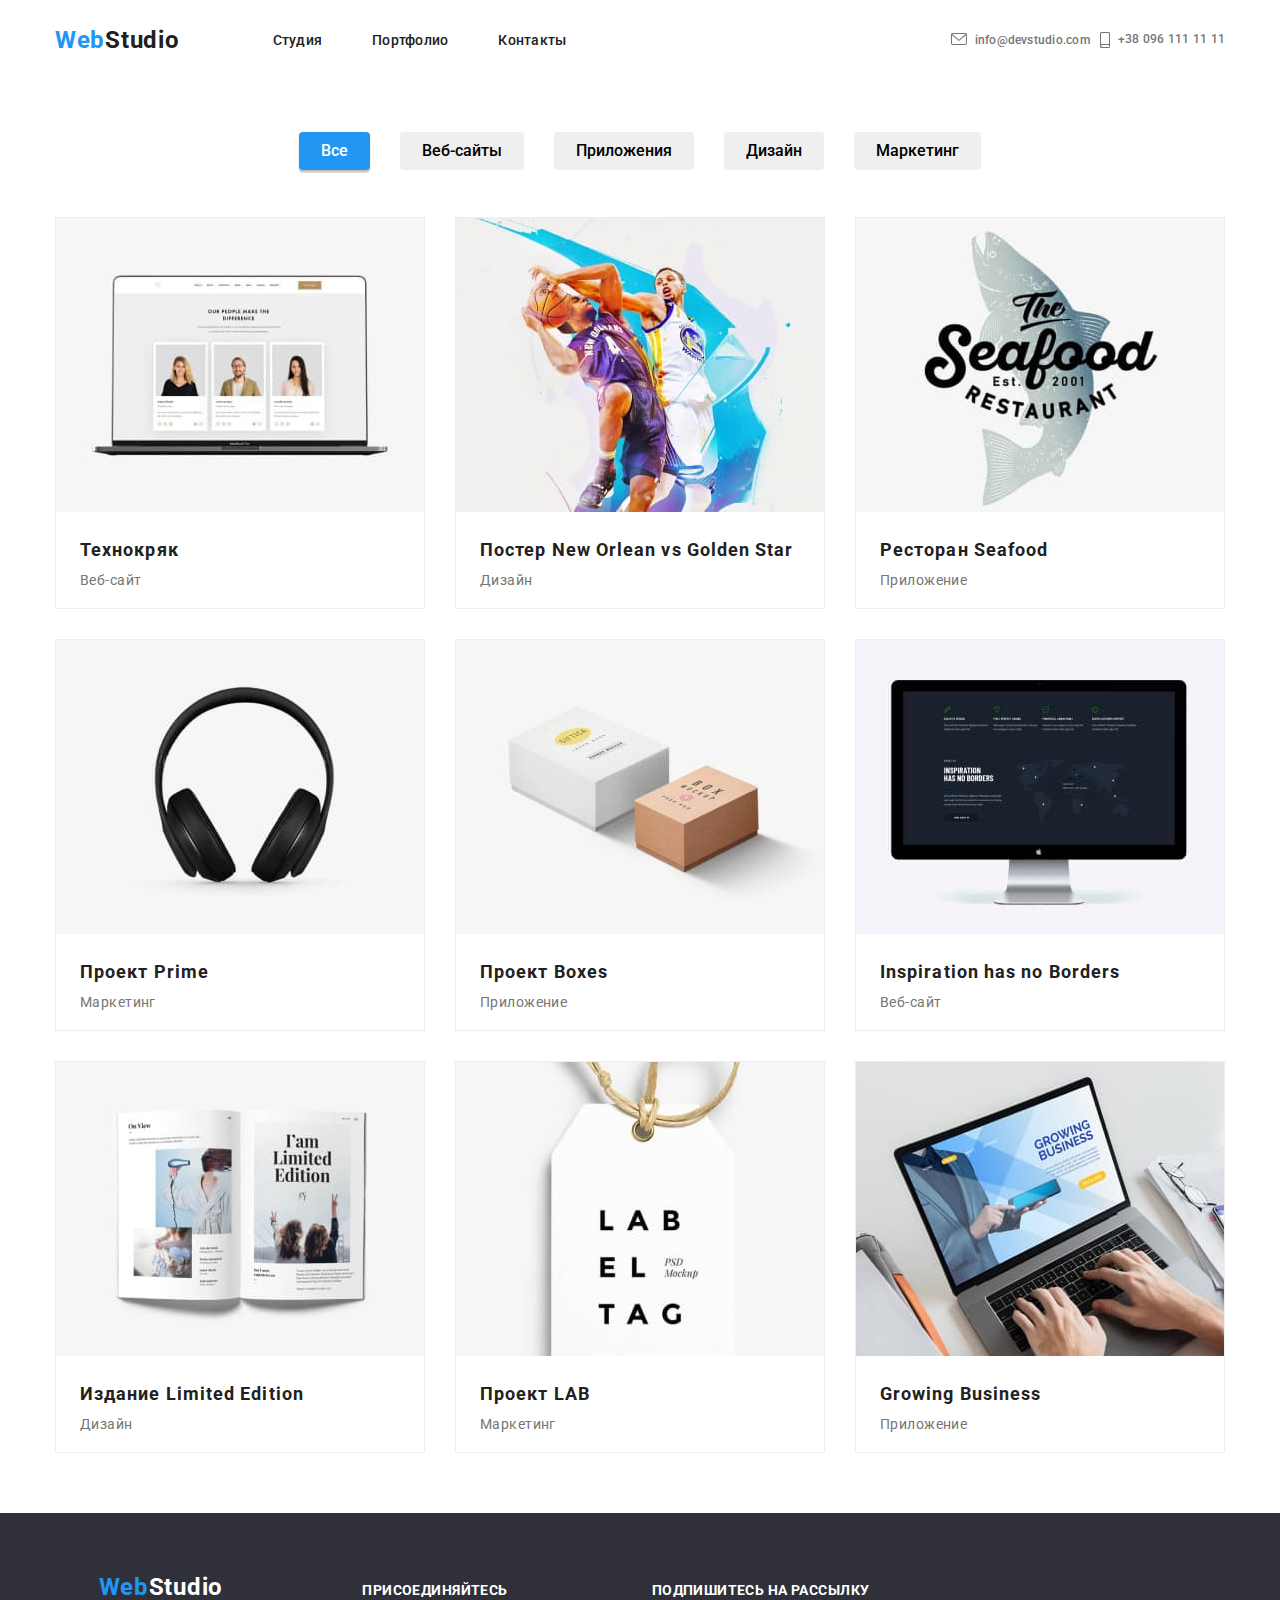
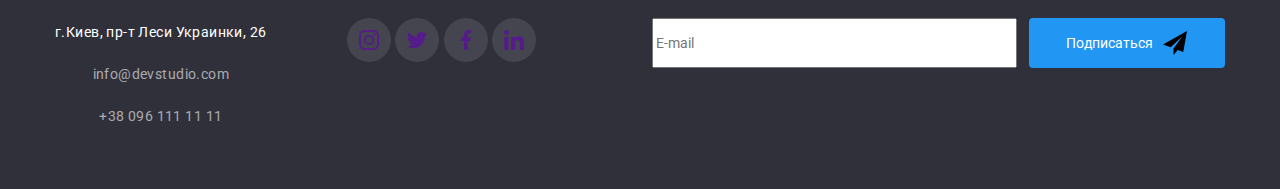
==== commit 4b878568: "almost finish" ====
--- a/portfolio.html
+++ b/portfolio.html
@@ -219,8 +219,9 @@
   </main>
   <script src="./js/menu.js"></script>
     <!--Футер-->
-  <footer class="footer">
-    <div class="container footer__container">
+<footer class="footer">
+  <div class="container footer__container">
+    <div class="footer--flex">
       <div>
         <a class="logo footer__logo" lang="en" href="./index.html"> <span
             class="logo__part logo__part--color">Web</span>Studio</a>
@@ -272,21 +273,24 @@
           </li>
         </ul>
       </div>
-      <div class="footer__mailing">
-        <p class="footer__title">подпишитесь на рассылку</p>
+    </div>
+    <div class="footer__mailing">
+      <p class="footer__title">подпишитесь на рассылку</p>
+      <div class="footer__block">
         <form class="footer__form">
-          <label for="subscribe">
+          <label for="footer__subscribe">
             <input class="footer__email" type="email" name="mail" id="subscribe" placeholder="E-mail">
           </label>
-          <button class="button footer__button" type="submit">
-            Подписаться
-            <svg class="footer__icon" width="24" height="24">
-              <use href="./images/icons.svg#iconsend"></use>
-            </svg>
-          </button>
         </form>
+        <button class="button footer__button" type="submit">
+          Подписаться
+          <svg class="footer__icon" width="24" height="24">
+            <use href="./images/icons.svg#iconsend"></use>
+          </svg>
+        </button>
       </div>
     </div>
-  </footer>
+  </div>
+</footer>
 </body>
 </html>--- a/css/main.min.css
+++ b/css/main.min.css
@@ -1 +1 @@
-/*! modern-normalize v1.1.0 | MIT License | https://github.com/sindresorhus/modern-normalize */*,::before,::after{-webkit-box-sizing:border-box;box-sizing:border-box}html{-moz-tab-size:4;-o-tab-size:4;tab-size:4}html{line-height:1.15;-webkit-text-size-adjust:100%}body{margin:0}body{font-family:system-ui,-apple-system,"Segoe UI",Roboto,Helvetica,Arial,sans-serif,"Apple Color Emoji","Segoe UI Emoji"}hr{height:0;color:inherit}abbr[title]{-webkit-text-decoration:underline dotted;text-decoration:underline dotted}b,strong{font-weight:bolder}code,kbd,samp,pre{font-family:ui-monospace,SFMono-Regular,Consolas,"Liberation Mono",Menlo,monospace;font-size:1em}small{font-size:80%}sub,sup{font-size:75%;line-height:0;position:relative;vertical-align:baseline}sub{bottom:-0.25em}sup{top:-0.5em}table{text-indent:0;border-color:inherit}button,input,optgroup,select,textarea{font-family:inherit;font-size:100%;line-height:1.15;margin:0}button,select{text-transform:none}button,[type=button],[type=reset],[type=submit]{-webkit-appearance:button}::-moz-focus-inner{border-style:none;padding:0}:-moz-focusring{outline:1px dotted ButtonText}:-moz-ui-invalid{box-shadow:none}legend{padding:0}progress{vertical-align:baseline}::-webkit-inner-spin-button,::-webkit-outer-spin-button{height:auto}[type=search]{-webkit-appearance:textfield;outline-offset:-2px}::-webkit-search-decoration{-webkit-appearance:none}::-webkit-file-upload-button{-webkit-appearance:button;font:inherit}summary{display:list-item}body{font-family:"Roboto",sans-serif;font-size:14px;letter-spacing:.03em;color:#757575}html{-webkit-box-sizing:border-box;box-sizing:border-box}*,*::before,*::after{-webkit-box-sizing:inherit;box-sizing:inherit}h1,h2,h3,p,ul{margin-top:0;margin-bottom:0}img{width:100%}.section:not(:last-child){padding-bottom:60px}.section--indent{margin:60px 0}.logo{font-weight:700;font-size:24px;line-height:1.17;letter-spacing:.03em;text-decoration:none;color:#212121}.logo__part{color:#2196f3}.container{padding:0 15px}.container__mobile{display:-webkit-box;display:-ms-flexbox;display:flex;-webkit-box-align:center;-ms-flex-align:center;align-items:center;height:80px}@media screen and (max-width: 480px){.container__mobile{height:60px}}.header{margin-left:auto;margin-right:auto}.header__btn{display:none}@media screen and (min-width: 480px){.header__social{display:none}}@media screen and (max-width: 480px){.header__mobile{margin-left:auto;margin-right:auto;min-height:60px}.header__btn{display:-webkit-box;display:-ms-flexbox;display:flex;height:40px;width:40px;-webkit-box-pack:center;-ms-flex-pack:center;justify-content:center;-webkit-box-align:center;-ms-flex-align:center;align-items:center;padding:0;border:0;border-radius:50%;margin-left:auto;background-color:rgba(255,255,255,.8)}.header--border{border:1px solid #ececec}}.menu{width:100%}.menu__btn{display:none}.menu__page{display:-webkit-box;display:-ms-flexbox;display:flex;-webkit-box-pack:justify;-ms-flex-pack:justify;justify-content:space-between}@media screen and (max-width: 480px){.menu{position:fixed;top:0;left:0;height:100%;background-color:rgba(0,0,0,.2);opacity:1;-webkit-transition:opacity 250ms cubic-bezier(0.4, 0, 0.2, 1);transition:opacity 250ms cubic-bezier(0.4, 0, 0.2, 1)}.menu__btn{position:absolute;right:0;top:0;display:block;-webkit-box-pack:center;-ms-flex-pack:center;justify-content:center;-webkit-box-align:center;-ms-flex-align:center;align-items:center;border:0;background:none}.menu__btn:hover{fill:#2196f3}.menu__page{position:absolute;top:0;left:0;-webkit-box-orient:vertical;-webkit-box-direction:normal;-ms-flex-direction:column;flex-direction:column;-webkit-transform:translateX(-10%);transform:translateX(-10%);height:100%;width:100%;border-radius:4px;-webkit-box-shadow:0px 1px 3px rgba(0,0,0,.12),0px 1px 1px rgba(0,0,0,.14),0px 2px 1px rgba(0,0,0,.2);box-shadow:0px 1px 3px rgba(0,0,0,.12),0px 1px 1px rgba(0,0,0,.14),0px 2px 1px rgba(0,0,0,.2);background-color:#fff;-webkit-transition:-webkit-transform 250ms cubic-bezier(0.4, 0, 0.2, 1);transition:-webkit-transform 250ms cubic-bezier(0.4, 0, 0.2, 1);transition:transform 250ms cubic-bezier(0.4, 0, 0.2, 1);transition:transform 250ms cubic-bezier(0.4, 0, 0.2, 1), -webkit-transform 250ms cubic-bezier(0.4, 0, 0.2, 1)}.menu--is-hidden{opacity:0;pointer-events:none}.menu--is-hidden .menu__page{-webkit-transform:translateX(100%);transform:translateX(100%)}}.nav{display:-webkit-box;display:-ms-flexbox;display:flex;-webkit-box-align:center;-ms-flex-align:center;align-items:center}.nav__list{display:-webkit-box;display:-ms-flexbox;display:flex;padding:0;list-style:none}.nav__link{font-weight:500;font-size:14px;line-height:1.2;letter-spacing:.02em;text-decoration:none;color:#212121}@media screen and (max-width: 480px){.nav{-webkit-box-orient:vertical;-webkit-box-direction:normal;-ms-flex-direction:column;flex-direction:column}.nav__list{display:block;margin-top:48px;margin-bottom:50%}.nav__link{font-size:40px;color:#212121}.nav__link:hover{color:#2196f3}.nav__link--current{color:#2196f3}.nav__list .nav__item+.nav__item{margin-top:7%}}@media screen and (min-width: 481px)and (max-width: 769px){.nav{width:100%}.nav__list{width:100%;-webkit-box-pack:space-evenly;-ms-flex-pack:space-evenly;justify-content:space-evenly}}@media screen and (min-width: 769px){.nav{margin-left:93px}.nav__list{width:294px;-webkit-box-pack:justify;-ms-flex-pack:justify;justify-content:space-between}}.contact{display:-webkit-box;display:-ms-flexbox;display:flex;-ms-flex-wrap:wrap;flex-wrap:wrap;list-style:none;-webkit-box-pack:center;-ms-flex-pack:center;justify-content:center;margin:-5px;padding:0;-webkit-box-align:center;-ms-flex-align:center;align-items:center}.contact__item{margin:5px}.contact__link{display:-webkit-box;display:-ms-flexbox;display:flex;font-weight:500;font-size:12px;line-height:1.2;letter-spacing:.02em;color:#757575;text-decoration:none}.contact__icon{fill:currentColor;margin-right:8px}@media screen and (max-width: 480px){.contact{margin-bottom:60px}.contact__link{font-weight:500;font-size:24px;line-height:1.2;letter-spacing:.02em;text-decoration:none;color:#757575}.contact__link--indent{margin-bottom:32px}.contact__link--style{font-weight:500;font-size:34px;line-height:1.2;color:#2196f3}.contact__icon{display:none}.contact__address{display:block;font-style:normal;margin-bottom:8px;font-size:14px;line-height:1.7;text-decoration:none;color:#fff}.contact__email{display:block;margin-bottom:8px;font-style:normal;text-decoration:none;line-height:1.7;color:rgba(255,255,255,.6)}.contact__tel{font-style:normal;text-decoration:none;line-height:1.7;color:rgba(255,255,255,.6)}}@media screen and (min-width: 481px)and (max-width: 769px){.contact__link--ident{margin-bottom:10px}}.social{display:-webkit-box;display:-ms-flexbox;display:flex;list-style:none;padding:0}.social--color{fill:#2196f3}.social--indent{-webkit-box-pack:center;-ms-flex-pack:center;justify-content:center;-webkit-box-align:center;-ms-flex-align:center;align-items:center;padding-bottom:24px}.social .social__item--indent+.social__item--indent{margin-left:10px}.social--margin{margin-left:40px}.social__link{display:-webkit-box;display:-ms-flexbox;display:flex;font-weight:500;font-size:18px;line-height:1.2;letter-spacing:.02em;text-decoration:none;color:#757575}.social__link--color{color:#2196f3}.social__link--size{height:44px;width:44px;-webkit-box-pack:center;-ms-flex-pack:center;justify-content:center;-webkit-box-align:center;-ms-flex-align:center;align-items:center}.social__link--bg{background-color:rgba(255,255,255,.1);border-radius:50%}.social__link--bg:hover{color:#fff;background-color:#2196f3}.social__item{display:-webkit-box;display:-ms-flexbox;display:flex}.social__border{margin:0 10px;display:block;height:22px;width:1px;border:1px solid rgba(33,33,33,.2)}.social__icon{fill:currentColor;height:20px;width:20px}.hero{margin-left:auto;margin-right:auto;background-color:#c4c4c4}.hero--overlay{display:block;height:400px;width:auto;background-image:-webkit-gradient(linear, left top, right top, from(rgba(47, 48, 58, 0.4)), to(rgba(47, 48, 58, 0.4))),url(.././images/Img-hero.jpg);background-image:linear-gradient(to right, rgba(47, 48, 58, 0.4), rgba(47, 48, 58, 0.4)),url(.././images/Img-hero.jpg);background-size:cover;background-position:50%;background-repeat:no-repeat}.hero__content{padding:118px 60px;text-align:center}.hero__title{max-width:650px;font-weight:900;font-size:26px;line-height:1.6;text-align:center;letter-spacing:.06em;text-transform:uppercase;color:#fff;margin:0 auto;margin-bottom:30px}.button{padding:0;border:0;border-radius:4px}.button--size{height:50px;width:200px}.button--color{color:#fff;background-color:#2196f3}.button--font{font-weight:700;font-size:16px;line-height:1.9;letter-spacing:.06em}.benefits__header{display:none}.benefits__list{display:-webkit-box;display:-ms-flexbox;display:flex;-webkit-box-pack:center;-ms-flex-pack:center;justify-content:center;-ms-flex-wrap:wrap;flex-wrap:wrap;margin:-15px;padding:0;list-style:none}.benefits__item{margin:15px;max-width:450px}.benefits__pic{display:-webkit-box;display:-ms-flexbox;display:flex;-webkit-box-pack:center;-ms-flex-pack:center;justify-content:center;-webkit-box-align:center;-ms-flex-align:center;align-items:center;height:120px;border-radius:4px;background-color:#f5f4fa}.benefits__title{font-weight:700;font-size:14px;line-height:1.2;text-align:center;letter-spacing:.03em;text-transform:uppercase;color:#212121}.benefits__text{font-size:14px;line-height:1.7;letter-spacing:.03em}@media screen and (min-width: 481px){.benefits__item{max-width:calc((100% - 60px)/2)}}@media screen and (min-width: 768px){.benefits__item{max-width:calc((100% - 120px)/4)}}.work{display:none;text-align:center}.work__title{font-weight:700;font-size:36px;line-height:1.2;color:#212121}.work__list{display:-webkit-box;display:-ms-flexbox;display:flex;-ms-flex-wrap:wrap;flex-wrap:wrap;margin:-15px;padding:0}.work__item{position:relative;margin:15px;height:294px;width:calc((100% - 90px)/3)}.work__text{position:absolute;left:0;bottom:0;display:-webkit-box;display:-ms-flexbox;display:flex;-webkit-box-align:center;-ms-flex-align:center;align-items:center;-webkit-box-pack:center;-ms-flex-pack:center;justify-content:center;height:70px;width:100%;font-weight:700;font-size:14px;line-height:16px;text-transform:uppercase;color:#fff;background-color:rgba(47,48,58,.8)}@media screen and (min-width: 769px){.work{display:block}}.team{background-color:#f5f4fa;text-align:center}.team__img{margin-bottom:30px}.team__title{margin-top:60px;margin-bottom:30px;font-weight:700;font-size:28px;line-height:1.2;color:#212121}.team__list{display:-webkit-box;display:-ms-flexbox;display:flex;-ms-flex-wrap:wrap;flex-wrap:wrap;-webkit-box-pack:center;-ms-flex-pack:center;justify-content:center;margin:-15px;padding:0;list-style:none}.team__item{margin:15px;max-height:622px;max-width:450px;-webkit-box-shadow:0px 1px 3px rgba(0,0,0,.12),0px 1px 1px rgba(0,0,0,.14),0px 2px 1px rgba(0,0,0,.2);box-shadow:0px 1px 3px rgba(0,0,0,.12),0px 1px 1px rgba(0,0,0,.14),0px 2px 1px rgba(0,0,0,.2);border-radius:0px 0px 4px 4px;background-color:#fff}.team__name{margin-bottom:10px;font-weight:500;font-size:16px;line-height:1.2;color:#212121}.team__position{margin-bottom:16px;font-size:16px;line-height:1.2}@media screen and (min-width: 481px)and (max-width: 768px){.team__item{max-width:calc((100% - 60px)/2)}}@media screen and (min-width: 769px){.team__item{max-width:calc((100% - 120px)/4)}}.clients{padding:60px 15px}.clients__title{margin-bottom:30px;font-weight:700;font-size:28px;line-height:1.2;text-align:center;color:#212121}.clients__list{display:-webkit-box;display:-ms-flexbox;display:flex;-webkit-box-pack:center;-ms-flex-pack:center;justify-content:center;padding:0;margin:-15px;-ms-flex-wrap:wrap;flex-wrap:wrap;list-style:none}.clients__item{margin:15px;width:calc((100% - 60px)/2)}.clients__link{display:-webkit-box;display:-ms-flexbox;display:flex;height:92px;-webkit-box-pack:center;-ms-flex-pack:center;justify-content:center;-webkit-box-align:center;-ms-flex-align:center;align-items:center;border:1px solid #afb1b8;border-radius:4px;color:#afb1b8}.clients__link:hover,.clients__link:focus{color:#2196f3;border-color:#2196f3}.clients__icon{fill:currentColor}@media screen and (min-width: 480px)and (max-width: 768px){.clients__item{width:calc((100% - 90px)/3)}}@media screen and (min-width: 769px){.clients__item{width:calc((100% - 180px)/6)}}.modal{position:fixed;top:0;left:0;padding:93px 15px;width:100%;height:100%;background-color:rgba(0,0,0,.2);opacity:1;-webkit-transition:opacity 250ms cubic-bezier(0.4, 0, 0.2, 1);transition:opacity 250ms cubic-bezier(0.4, 0, 0.2, 1)}.modal--is-hidden{opacity:0;pointer-events:none}.modal--is-hidden .modal__page{-webkit-transform:translate(-50%, -50%) scale(0.25);transform:translate(-50%, -50%) scale(0.25)}.modal__page{position:absolute;top:50%;left:50%;-webkit-transform:translate(-50%, -50%) scale(1);transform:translate(-50%, -50%) scale(1);min-height:calc(100% - 15px);min-width:85%;border-radius:4px;-webkit-box-shadow:0px 1px 3px rgba(0,0,0,.12),0px 1px 1px rgba(0,0,0,.14),0px 2px 1px rgba(0,0,0,.2);box-shadow:0px 1px 3px rgba(0,0,0,.12),0px 1px 1px rgba(0,0,0,.14),0px 2px 1px rgba(0,0,0,.2);background-color:#fff;-webkit-transition:-webkit-transform 250ms cubic-bezier(0.4, 0, 0.2, 1);transition:-webkit-transform 250ms cubic-bezier(0.4, 0, 0.2, 1);transition:transform 250ms cubic-bezier(0.4, 0, 0.2, 1);transition:transform 250ms cubic-bezier(0.4, 0, 0.2, 1), -webkit-transform 250ms cubic-bezier(0.4, 0, 0.2, 1)}.modal__btn{position:absolute;top:8px;right:8px;display:-webkit-box;display:-ms-flexbox;display:flex;-webkit-box-pack:center;-ms-flex-pack:center;justify-content:center;-webkit-box-align:center;-ms-flex-align:center;align-items:center;height:32px;width:32px;color:#212121;border-radius:50%;border:1px solid rgba(0,0,0,.1);background-color:#fff}.modal__btn svg{fill:currentColor;-ms-flex-negative:0;flex-shrink:0}.modal__content{text-align:center;padding:40px}.modal__title{display:inline-block;margin-bottom:12px;font-weight:700;font-size:20px;line-height:1.5;color:#212121}.modal__field{display:-webkit-box;display:-ms-flexbox;display:flex;-webkit-box-orient:vertical;-webkit-box-direction:normal;-ms-flex-direction:column;flex-direction:column;-webkit-box-pack:center;-ms-flex-pack:center;justify-content:center}.modal__label{position:relative;display:-webkit-box;display:-ms-flexbox;display:flex;-webkit-box-orient:vertical;-webkit-box-direction:normal;-ms-flex-direction:column;flex-direction:column;text-align:start;margin-top:10px;margin-bottom:4px;font-size:12px;line-height:14px;letter-spacing:.1px}.modal__input{margin-top:4px;padding-left:42px;width:auto;height:40px;border:1px solid rgba(33,33,33,.2);outline:0;border-radius:4px;-webkit-transition:border 250ms cubic-bezier(0.4, 0, 0.2, 1);transition:border 250ms cubic-bezier(0.4, 0, 0.2, 1)}.modal__input:focus-within{border-color:#2196f3}.modal__input:focus-within+.modal__icon{color:#2196f3}.modal__icon{position:absolute;left:12px;top:50%;fill:currentColor;-webkit-transition:color 250ms cubic-bezier(0.4, 0, 0.2, 1);transition:color 250ms cubic-bezier(0.4, 0, 0.2, 1)}.modal__textarea{padding:12px 16px;height:120px;margin-top:4px;margin-bottom:20px;border:1px solid rgba(33,33,33,.2);outline:0;border-radius:4px;resize:none;-webkit-transition:border 250ms cubic-bezier(0.4, 0, 0.2, 1);transition:border 250ms cubic-bezier(0.4, 0, 0.2, 1)}.modal__textarea:focus-within{border-color:#2196f3}.modal__contract{margin-left:3px;color:#2196f3}.modal__button{margin-left:auto;margin-right:auto}.modal__policy{position:absolute;width:1px;height:1px;margin:-1px;border:0;padding:0;clip:rect(0 0 0 0);overflow:hidden}.modal__checkbox{display:-webkit-box;display:-ms-flexbox;display:flex;-webkit-box-pack:center;-ms-flex-pack:center;justify-content:center;-webkit-box-align:center;-ms-flex-align:center;align-items:center;margin-bottom:31px;font-weight:400;font-size:12px;line-height:1.2;letter-spacing:.03em}.modal__policy:checked+.modal__accept{border-color:#2196f3;background-image:url(../../images/check.svg);background-size:contain;background-color:#2196f3;background-origin:border-box}.modal__accept{margin-right:8px;min-height:15px;min-width:16px;border-radius:4px;border:2px solid #212121;-webkit-transition:border 250ms cubic-bezier(0.4, 0, 0.2, 1),background-color 250ms cubic-bezier(0.4, 0, 0.2, 1);transition:border 250ms cubic-bezier(0.4, 0, 0.2, 1),background-color 250ms cubic-bezier(0.4, 0, 0.2, 1)}.footer{background-color:#2f303a;text-align:center}.footer__container{padding:60px 15px}.footer__logo{display:block;margin-bottom:20px;color:#fff}.footer__contact{padding:0;text-decoration:none}.footer__title{margin-bottom:20px;font-weight:700;font-size:14px;line-height:16px;letter-spacing:.03em;text-transform:uppercase;color:#fff}.footer__social{display:-webkit-box;display:-ms-flexbox;display:flex;-webkit-box-orient:vertical;-webkit-box-direction:normal;-ms-flex-direction:column;flex-direction:column;-webkit-box-align:center;-ms-flex-align:center;align-items:center;margin-bottom:60px}.footer__form{-webkit-box-orient:vertical;-webkit-box-direction:normal;-ms-flex-direction:column;flex-direction:column;-webkit-box-align:center;-ms-flex-align:center;align-items:center}.footer__email{height:50px;width:100%;margin-bottom:20px}.footer__button{display:-webkit-box;display:-ms-flexbox;display:flex;margin-left:auto;margin-right:auto;-webkit-box-pack:center;-ms-flex-pack:center;justify-content:center;-webkit-box-align:center;-ms-flex-align:center;align-items:center;height:50px;width:200px;color:#fff;background-color:#2196f3}.footer__icon{margin-left:10px}.portfolio__list{display:-webkit-box;display:-ms-flexbox;display:flex;-ms-flex-wrap:wrap;flex-wrap:wrap;-webkit-box-pack:center;-ms-flex-pack:center;justify-content:center;padding:0;margin:-15px;margin-bottom:40px;list-style:none}.portfolio__item{margin:7px 15px}.portfolio__button--current{background-color:#2196f3;color:#fff;-webkit-box-shadow:0px 3px 1px rgba(0,0,0,.1),0px 1px 2px rgba(0,0,0,.08),0px 2px 2px rgba(0,0,0,.12);box-shadow:0px 3px 1px rgba(0,0,0,.1),0px 1px 2px rgba(0,0,0,.08),0px 2px 2px rgba(0,0,0,.12)}.portfolio__button:hover,.portfolio__button:focus{background-color:#2196f3;color:#fff;-webkit-box-shadow:0px 3px 1px rgba(0,0,0,.1),0px 1px 2px rgba(0,0,0,.08),0px 2px 2px rgba(0,0,0,.12);box-shadow:0px 3px 1px rgba(0,0,0,.1),0px 1px 2px rgba(0,0,0,.08),0px 2px 2px rgba(0,0,0,.12)}.portfolio__button--text{padding:6px 22px;font-weight:500;font-size:16px;line-height:26px}.project{padding:0;margin:-15px;display:-webkit-box;display:-ms-flexbox;display:flex;-ms-flex-wrap:wrap;flex-wrap:wrap;-webkit-box-align:center;-ms-flex-align:center;align-items:center;-webkit-box-pack:center;-ms-flex-pack:center;justify-content:center}.project__item{margin:15px;height:294px;width:370px;border:1px solid #eee;list-style:none;cursor:pointer;-webkit-transition:-webkit-box-shadow 250ms cubic-bezier(0.4, 0, 0.2, 1);transition:-webkit-box-shadow 250ms cubic-bezier(0.4, 0, 0.2, 1);transition:box-shadow 250ms cubic-bezier(0.4, 0, 0.2, 1);transition:box-shadow 250ms cubic-bezier(0.4, 0, 0.2, 1), -webkit-box-shadow 250ms cubic-bezier(0.4, 0, 0.2, 1)}.project__item:hover,.project__item:focus{-webkit-box-shadow:0px 1px 1px rgba(0,0,0,.12),0px 4px 4px rgba(0,0,0,.06),1px 4px 6px rgba(0,0,0,.16);box-shadow:0px 1px 1px rgba(0,0,0,.12),0px 4px 4px rgba(0,0,0,.06),1px 4px 6px rgba(0,0,0,.16);opacity:1}.project__img{position:relative;overflow:hidden}.project__img>img{display:block}.project__img:hover .project__info{-webkit-transform:translateY(calc(100% - 294px));transform:translateY(calc(100% - 294px))}.project__info{position:absolute;pointer-events:none;top:0;left:0;height:294px;width:100%;padding:63px 24px;font-size:18px;line-height:1.56;color:#fff;background-color:rgba(33,150,243,.9);-webkit-transform:translateY(100%);transform:translateY(100%);-webkit-transition:opacity 250ms cubic-bezier(0.4, 0, 0.2, 1),-webkit-transform 250ms cubic-bezier(0.4, 0, 0.2, 1);transition:opacity 250ms cubic-bezier(0.4, 0, 0.2, 1),-webkit-transform 250ms cubic-bezier(0.4, 0, 0.2, 1);transition:transform 250ms cubic-bezier(0.4, 0, 0.2, 1),opacity 250ms cubic-bezier(0.4, 0, 0.2, 1);transition:transform 250ms cubic-bezier(0.4, 0, 0.2, 1),opacity 250ms cubic-bezier(0.4, 0, 0.2, 1),-webkit-transform 250ms cubic-bezier(0.4, 0, 0.2, 1)}.project__card{padding-top:20px;padding-bottom:20px;padding-left:24px}.project__name{margin-bottom:4px;font-weight:700;font-size:18px;line-height:2;letter-spacing:.06em;color:#212121}@media screen and (min-width: 481px)and (max-width: 768px){.project__item{width:calc((100% - 60px)/2)}}@media screen and (min-width: 769px){.project__item{width:calc((100% - 90px)/3)}}/*# sourceMappingURL=main.min.css.map */+/*! modern-normalize v1.1.0 | MIT License | https://github.com/sindresorhus/modern-normalize */*,::before,::after{-webkit-box-sizing:border-box;box-sizing:border-box}html{-moz-tab-size:4;-o-tab-size:4;tab-size:4}html{line-height:1.15;-webkit-text-size-adjust:100%}body{margin:0}body{font-family:system-ui,-apple-system,"Segoe UI",Roboto,Helvetica,Arial,sans-serif,"Apple Color Emoji","Segoe UI Emoji"}hr{height:0;color:inherit}abbr[title]{-webkit-text-decoration:underline dotted;text-decoration:underline dotted}b,strong{font-weight:bolder}code,kbd,samp,pre{font-family:ui-monospace,SFMono-Regular,Consolas,"Liberation Mono",Menlo,monospace;font-size:1em}small{font-size:80%}sub,sup{font-size:75%;line-height:0;position:relative;vertical-align:baseline}sub{bottom:-0.25em}sup{top:-0.5em}table{text-indent:0;border-color:inherit}button,input,optgroup,select,textarea{font-family:inherit;font-size:100%;line-height:1.15;margin:0}button,select{text-transform:none}button,[type=button],[type=reset],[type=submit]{-webkit-appearance:button}::-moz-focus-inner{border-style:none;padding:0}:-moz-focusring{outline:1px dotted ButtonText}:-moz-ui-invalid{box-shadow:none}legend{padding:0}progress{vertical-align:baseline}::-webkit-inner-spin-button,::-webkit-outer-spin-button{height:auto}[type=search]{-webkit-appearance:textfield;outline-offset:-2px}::-webkit-search-decoration{-webkit-appearance:none}::-webkit-file-upload-button{-webkit-appearance:button;font:inherit}summary{display:list-item}body{font-family:"Roboto",sans-serif;font-size:14px;letter-spacing:.03em;color:#757575}html{-webkit-box-sizing:border-box;box-sizing:border-box}*,*::before,*::after{-webkit-box-sizing:inherit;box-sizing:inherit}h1,h2,h3,p,ul{margin-top:0;margin-bottom:0}img{width:100%}.section:not(:last-child){padding-bottom:60px}.section--indent{margin:60px 0}.logo{font-weight:700;font-size:24px;line-height:1.17;letter-spacing:.03em;text-decoration:none;color:#212121}.logo__part{color:#2196f3}.container{padding:0 15px;max-width:1200px;margin-left:auto;margin-right:auto}.container__mobile{display:-webkit-box;display:-ms-flexbox;display:flex;-webkit-box-align:center;-ms-flex-align:center;align-items:center;height:80px}@media screen and (max-width: 480px){.container__mobile{height:60px}}.header__btn{display:none}@media screen and (min-width: 480px){.header__social{display:none}}@media screen and (max-width: 480px){.header__mobile{margin-left:auto;margin-right:auto;min-height:60px}.header__btn{display:-webkit-box;display:-ms-flexbox;display:flex;height:40px;width:40px;-webkit-box-pack:center;-ms-flex-pack:center;justify-content:center;-webkit-box-align:center;-ms-flex-align:center;align-items:center;padding:0;border:0;border-radius:50%;margin-left:auto;background-color:rgba(255,255,255,.8)}.header--border{border:1px solid #ececec}}.menu{z-index:50;width:100%}.menu__btn{display:none}.menu__page{display:-webkit-box;display:-ms-flexbox;display:flex;-webkit-box-pack:justify;-ms-flex-pack:justify;justify-content:space-between}@media screen and (max-width: 480px){.menu{position:fixed;top:0;left:0;height:100%;background-color:rgba(0,0,0,.2);opacity:1;-webkit-transition:opacity 250ms cubic-bezier(0.4, 0, 0.2, 1);transition:opacity 250ms cubic-bezier(0.4, 0, 0.2, 1)}.menu__btn{position:absolute;right:0;top:0;display:block;-webkit-box-pack:center;-ms-flex-pack:center;justify-content:center;-webkit-box-align:center;-ms-flex-align:center;align-items:center;border:0;background:none}.menu__btn:hover{fill:#2196f3}.menu__page{position:absolute;top:0;left:0;-webkit-box-orient:vertical;-webkit-box-direction:normal;-ms-flex-direction:column;flex-direction:column;-webkit-transform:translateX(0);transform:translateX(0);height:100%;width:100%;border-radius:4px;-webkit-box-shadow:0px 1px 3px rgba(0,0,0,.12),0px 1px 1px rgba(0,0,0,.14),0px 2px 1px rgba(0,0,0,.2);box-shadow:0px 1px 3px rgba(0,0,0,.12),0px 1px 1px rgba(0,0,0,.14),0px 2px 1px rgba(0,0,0,.2);background-color:#fff;-webkit-transition:-webkit-transform 250ms cubic-bezier(0.4, 0, 0.2, 1);transition:-webkit-transform 250ms cubic-bezier(0.4, 0, 0.2, 1);transition:transform 250ms cubic-bezier(0.4, 0, 0.2, 1);transition:transform 250ms cubic-bezier(0.4, 0, 0.2, 1), -webkit-transform 250ms cubic-bezier(0.4, 0, 0.2, 1)}.menu--is-hidden{opacity:0;pointer-events:none}.menu--is-hidden .menu__page{-webkit-transform:translateX(100%);transform:translateX(100%)}}.nav{display:-webkit-box;display:-ms-flexbox;display:flex;-webkit-box-align:center;-ms-flex-align:center;align-items:center}.nav__list{display:-webkit-box;display:-ms-flexbox;display:flex;padding:0;list-style:none}.nav__link{font-weight:500;font-size:14px;line-height:1.2;letter-spacing:.02em;text-decoration:none;color:#212121}@media screen and (max-width: 480px){.nav{-webkit-box-orient:vertical;-webkit-box-direction:normal;-ms-flex-direction:column;flex-direction:column}.nav__list{display:block;margin-top:48px;margin-bottom:50%}.nav__link{font-size:40px;color:#212121}.nav__link:hover{color:#2196f3}.nav__link--current{color:#2196f3}.nav__list .nav__item+.nav__item{margin-top:7%}}@media screen and (min-width: 481px)and (max-width: 769px){.nav{width:100%}.nav__list{width:100%;-webkit-box-pack:space-evenly;-ms-flex-pack:space-evenly;justify-content:space-evenly}}@media screen and (min-width: 769px){.nav{margin-left:93px}.nav__list{width:294px;-webkit-box-pack:justify;-ms-flex-pack:justify;justify-content:space-between}}.contact{display:-webkit-box;display:-ms-flexbox;display:flex;-ms-flex-wrap:wrap;flex-wrap:wrap;list-style:none;-webkit-box-pack:center;-ms-flex-pack:center;justify-content:center;margin:-5px;padding:0;-webkit-box-align:center;-ms-flex-align:center;align-items:center}.contact__item{margin:5px}.contact__link{display:-webkit-box;display:-ms-flexbox;display:flex;font-weight:500;font-size:12px;line-height:1.2;letter-spacing:.02em;color:#757575;text-decoration:none}.contact__icon{fill:currentColor;margin-right:8px}.contact__address{display:block;font-style:normal;margin-bottom:8px;font-size:14px;line-height:1.7;text-decoration:none;color:#fff}.contact__email{display:block;margin-bottom:8px;font-style:normal;text-decoration:none;line-height:1.7;color:rgba(255,255,255,.6)}.contact__tel{font-style:normal;text-decoration:none;line-height:1.7;color:rgba(255,255,255,.6)}@media screen and (max-width: 480px){.contact{margin-bottom:60px}.contact--indent{margin-bottom:32px}.contact--style{font-weight:500;font-size:34px;line-height:1.2;color:#2196f3}.contact__icon{display:none}}@media screen and (min-width: 481px)and (max-width: 769px){.contact__link--ident{margin-bottom:10px}}.social{display:-webkit-box;display:-ms-flexbox;display:flex;list-style:none;padding:0}.social--color{fill:#2196f3}.social--indent{-webkit-box-pack:center;-ms-flex-pack:center;justify-content:center;-webkit-box-align:center;-ms-flex-align:center;align-items:center;padding-bottom:24px}.social .social__item--indent+.social__item--indent{margin-left:2.5%}.social--margin{margin-left:40px}.social__link{display:-webkit-box;display:-ms-flexbox;display:flex;font-weight:500;font-size:18px;line-height:1.2;letter-spacing:.02em;text-decoration:none}.social__link--color{color:#757575}.social__link--size{height:44px;width:44px;-webkit-box-pack:center;-ms-flex-pack:center;justify-content:center;-webkit-box-align:center;-ms-flex-align:center;align-items:center}.social__link--bg{background-color:rgba(255,255,255,.1);border-radius:50%}.social__link--bg:hover{color:#fff;background-color:#2196f3}.social__item{display:-webkit-box;display:-ms-flexbox;display:flex}.social__border{margin:0 10px;display:block;height:22px;width:1px;border:1px solid rgba(33,33,33,.2)}.social__icon{fill:currentColor;height:20px;width:20px}.hero{margin-left:auto;margin-right:auto;background-color:#c4c4c4}.hero--overlay{display:block;height:400px;width:auto;background-image:-webkit-gradient(linear, left top, right top, from(rgba(47, 48, 58, 0.4)), to(rgba(47, 48, 58, 0.4))),url(.././images/Img-hero.jpg);background-image:linear-gradient(to right, rgba(47, 48, 58, 0.4), rgba(47, 48, 58, 0.4)),url(.././images/Img-hero.jpg);background-size:cover;background-position:50%;background-repeat:no-repeat}.hero__content{padding:118px 60px;text-align:center}.hero__title{max-width:650px;font-weight:900;font-size:26px;line-height:1.6;text-align:center;letter-spacing:.06em;text-transform:uppercase;color:#fff;margin:0 auto;margin-bottom:30px}.button{padding:0;border:0;border-radius:4px}.button--size{height:50px;width:200px}.button--color{color:#fff;background-color:#2196f3}.button--font{font-weight:700;font-size:16px;line-height:1.9;letter-spacing:.06em}.benefits__header{display:none}.benefits__list{display:-webkit-box;display:-ms-flexbox;display:flex;-webkit-box-pack:center;-ms-flex-pack:center;justify-content:center;-ms-flex-wrap:wrap;flex-wrap:wrap;margin:-15px;padding:0;list-style:none}.benefits__item{margin:15px;max-width:450px}.benefits__pic{display:-webkit-box;display:-ms-flexbox;display:flex;-webkit-box-pack:center;-ms-flex-pack:center;justify-content:center;-webkit-box-align:center;-ms-flex-align:center;align-items:center;height:120px;border-radius:4px;background-color:#f5f4fa}.benefits__title{font-weight:700;font-size:14px;line-height:1.2;text-align:center;letter-spacing:.03em;text-transform:uppercase;color:#212121}.benefits__text{font-size:14px;line-height:1.7;letter-spacing:.03em}@media screen and (min-width: 481px){.benefits__item{max-width:calc((100% - 60px)/2)}}@media screen and (min-width: 768px){.benefits__item{max-width:calc((100% - 120px)/4)}}.work{display:none;text-align:center}.work__title{font-weight:700;font-size:36px;line-height:1.2;color:#212121}.work__list{display:-webkit-box;display:-ms-flexbox;display:flex;-ms-flex-wrap:wrap;flex-wrap:wrap;margin:-15px;padding:0;list-style:none}.work__item{position:relative;margin:15px;height:294px;width:calc((100% - 90px)/3)}.work__text{position:absolute;left:0;bottom:0;display:-webkit-box;display:-ms-flexbox;display:flex;-webkit-box-align:center;-ms-flex-align:center;align-items:center;-webkit-box-pack:center;-ms-flex-pack:center;justify-content:center;height:70px;width:100%;font-weight:700;font-size:14px;line-height:16px;text-transform:uppercase;color:#fff;background-color:rgba(47,48,58,.8)}@media screen and (min-width: 769px){.work{display:block}}.team{background-color:#f5f4fa;text-align:center}.team__img{margin-bottom:30px}.team__title{margin-top:60px;margin-bottom:30px;font-weight:700;font-size:28px;line-height:1.2;color:#212121}.team__list{display:-webkit-box;display:-ms-flexbox;display:flex;-ms-flex-wrap:wrap;flex-wrap:wrap;-webkit-box-pack:center;-ms-flex-pack:center;justify-content:center;margin:-15px;padding:0;list-style:none}.team__item{margin:15px;max-height:622px;max-width:450px;-webkit-box-shadow:0px 1px 3px rgba(0,0,0,.12),0px 1px 1px rgba(0,0,0,.14),0px 2px 1px rgba(0,0,0,.2);box-shadow:0px 1px 3px rgba(0,0,0,.12),0px 1px 1px rgba(0,0,0,.14),0px 2px 1px rgba(0,0,0,.2);border-radius:0px 0px 4px 4px;background-color:#fff}.team__name{margin-bottom:10px;font-weight:500;font-size:16px;line-height:1.2;color:#212121}.team__position{margin-bottom:16px;font-size:16px;line-height:1.2}@media screen and (min-width: 481px)and (max-width: 768px){.team__item{max-width:calc((100% - 60px)/2)}}@media screen and (min-width: 769px){.team__item{max-width:calc((100% - 120px)/4)}}.clients{padding:60px 15px}.clients__title{margin-bottom:30px;font-weight:700;font-size:28px;line-height:1.2;text-align:center;color:#212121}.clients__list{display:-webkit-box;display:-ms-flexbox;display:flex;-webkit-box-pack:center;-ms-flex-pack:center;justify-content:center;padding:0;margin:-15px;-ms-flex-wrap:wrap;flex-wrap:wrap;list-style:none}.clients__item{margin:15px;width:calc((100% - 60px)/2)}.clients__link{display:-webkit-box;display:-ms-flexbox;display:flex;height:92px;-webkit-box-pack:center;-ms-flex-pack:center;justify-content:center;-webkit-box-align:center;-ms-flex-align:center;align-items:center;border:1px solid #afb1b8;border-radius:4px;color:#afb1b8}.clients__link:hover,.clients__link:focus{color:#2196f3;border-color:#2196f3}.clients__icon{fill:currentColor}@media screen and (min-width: 480px)and (max-width: 768px){.clients__item{width:calc((100% - 90px)/3)}}@media screen and (min-width: 769px){.clients__item{width:calc((100% - 180px)/6)}}.modal{position:fixed;top:0;left:0;padding:93px 15px;width:100%;height:100%;background-color:rgba(0,0,0,.2);opacity:1;-webkit-transition:opacity 250ms cubic-bezier(0.4, 0, 0.2, 1);transition:opacity 250ms cubic-bezier(0.4, 0, 0.2, 1)}.modal--is-hidden{opacity:0;pointer-events:none}.modal--is-hidden .modal__page{-webkit-transform:translate(-50%, -50%) scale(0.25);transform:translate(-50%, -50%) scale(0.25)}.modal__page{position:absolute;top:50%;left:50%;-webkit-transform:translate(-50%, -50%) scale(1);transform:translate(-50%, -50%) scale(1);min-height:calc(100% - 15px);min-width:85%;border-radius:4px;-webkit-box-shadow:0px 1px 3px rgba(0,0,0,.12),0px 1px 1px rgba(0,0,0,.14),0px 2px 1px rgba(0,0,0,.2);box-shadow:0px 1px 3px rgba(0,0,0,.12),0px 1px 1px rgba(0,0,0,.14),0px 2px 1px rgba(0,0,0,.2);background-color:#fff;-webkit-transition:-webkit-transform 250ms cubic-bezier(0.4, 0, 0.2, 1);transition:-webkit-transform 250ms cubic-bezier(0.4, 0, 0.2, 1);transition:transform 250ms cubic-bezier(0.4, 0, 0.2, 1);transition:transform 250ms cubic-bezier(0.4, 0, 0.2, 1), -webkit-transform 250ms cubic-bezier(0.4, 0, 0.2, 1)}.modal__btn{position:absolute;top:8px;right:8px;display:-webkit-box;display:-ms-flexbox;display:flex;-webkit-box-pack:center;-ms-flex-pack:center;justify-content:center;-webkit-box-align:center;-ms-flex-align:center;align-items:center;height:32px;width:32px;color:#212121;border-radius:50%;border:1px solid rgba(0,0,0,.1);background-color:#fff}.modal__btn svg{fill:currentColor;-ms-flex-negative:0;flex-shrink:0}.modal__content{text-align:center;padding:40px}.modal__title{display:inline-block;margin-bottom:12px;font-weight:700;font-size:20px;line-height:1.5;color:#212121}.modal__field{display:-webkit-box;display:-ms-flexbox;display:flex;-webkit-box-orient:vertical;-webkit-box-direction:normal;-ms-flex-direction:column;flex-direction:column;-webkit-box-pack:center;-ms-flex-pack:center;justify-content:center}.modal__label{position:relative;display:-webkit-box;display:-ms-flexbox;display:flex;-webkit-box-orient:vertical;-webkit-box-direction:normal;-ms-flex-direction:column;flex-direction:column;text-align:start;margin-top:10px;margin-bottom:4px;font-size:12px;line-height:14px;letter-spacing:.1px}.modal__input{margin-top:4px;padding-left:42px;width:auto;height:40px;border:1px solid rgba(33,33,33,.2);outline:0;border-radius:4px;-webkit-transition:border 250ms cubic-bezier(0.4, 0, 0.2, 1);transition:border 250ms cubic-bezier(0.4, 0, 0.2, 1)}.modal__input:focus-within{border-color:#2196f3}.modal__input:focus-within+.modal__icon{color:#2196f3}.modal__icon{position:absolute;left:12px;top:50%;fill:currentColor;-webkit-transition:color 250ms cubic-bezier(0.4, 0, 0.2, 1);transition:color 250ms cubic-bezier(0.4, 0, 0.2, 1)}.modal__textarea{padding:12px 16px;height:120px;margin-top:4px;margin-bottom:20px;border:1px solid rgba(33,33,33,.2);outline:0;border-radius:4px;resize:none;-webkit-transition:border 250ms cubic-bezier(0.4, 0, 0.2, 1);transition:border 250ms cubic-bezier(0.4, 0, 0.2, 1)}.modal__textarea:focus-within{border-color:#2196f3}.modal__contract{margin-left:3px;color:#2196f3}.modal__button{margin-left:auto;margin-right:auto}.modal__policy{position:absolute;width:1px;height:1px;margin:-1px;border:0;padding:0;clip:rect(0 0 0 0);overflow:hidden}.modal__checkbox{display:-webkit-box;display:-ms-flexbox;display:flex;-webkit-box-pack:center;-ms-flex-pack:center;justify-content:center;-webkit-box-align:center;-ms-flex-align:center;align-items:center;margin-bottom:31px;font-weight:400;font-size:12px;line-height:1.2;letter-spacing:.03em}.modal__policy:checked+.modal__accept{border-color:#2196f3;background-image:url(../../images/check.svg);background-size:contain;background-color:#2196f3;background-origin:border-box}.modal__accept{margin-right:8px;min-height:15px;min-width:16px;border-radius:4px;border:2px solid #212121;-webkit-transition:border 250ms cubic-bezier(0.4, 0, 0.2, 1),background-color 250ms cubic-bezier(0.4, 0, 0.2, 1);transition:border 250ms cubic-bezier(0.4, 0, 0.2, 1),background-color 250ms cubic-bezier(0.4, 0, 0.2, 1)}.footer{background-color:#2f303a;text-align:center}.footer__container{padding:60px 15px}.footer__logo{display:block;margin-bottom:20px;color:#fff}.footer__contact{-webkit-box-orient:vertical;-webkit-box-direction:normal;-ms-flex-direction:column;flex-direction:column;padding:0;text-decoration:none}.footer__title{margin-bottom:20px;font-weight:700;font-size:14px;line-height:16px;letter-spacing:.03em;text-transform:uppercase;color:#fff}.footer__social{display:-webkit-box;display:-ms-flexbox;display:flex;-webkit-box-orient:vertical;-webkit-box-direction:normal;-ms-flex-direction:column;flex-direction:column;-webkit-box-align:center;-ms-flex-align:center;align-items:center;margin-bottom:60px}.footer__form{-webkit-box-orient:vertical;-webkit-box-direction:normal;-ms-flex-direction:column;flex-direction:column;-webkit-box-align:center;-ms-flex-align:center;align-items:center;width:100%}.footer__email{height:50px;width:100%;margin-bottom:20px}.footer__button{display:-webkit-box;display:-ms-flexbox;display:flex;-webkit-box-pack:center;-ms-flex-pack:center;justify-content:center;-webkit-box-align:center;-ms-flex-align:center;align-items:center;height:50px;width:200px;color:#fff;background-color:#2196f3}.footer__icon{margin-left:10px}.footer__block{display:-webkit-box;display:-ms-flexbox;display:flex;-webkit-box-orient:vertical;-webkit-box-direction:normal;-ms-flex-direction:column;flex-direction:column;-webkit-box-pack:center;-ms-flex-pack:center;justify-content:center;-webkit-box-align:center;-ms-flex-align:center;align-items:center}.footer__link{color:#fff}.footer__link:hover,.footer__link:focus{background-color:#2196f3}@media screen and (min-width: 481px)and (max-width: 768px){.footer__email{width:450px}.footer--flex{display:-webkit-box;display:-ms-flexbox;display:flex;-webkit-box-align:baseline;-ms-flex-align:baseline;align-items:baseline;-webkit-box-pack:center;-ms-flex-pack:center;justify-content:center}.footer__social{margin-left:22%}}@media screen and (min-width: 769px){.footer__container{display:-webkit-box;display:-ms-flexbox;display:flex;-webkit-box-align:baseline;-ms-flex-align:baseline;align-items:baseline;-webkit-box-pack:justify;-ms-flex-pack:justify;justify-content:space-between}.footer__title{text-align:left}.footer__mailing{width:49%}.footer__form{display:inline;-webkit-box-align:baseline;-ms-flex-align:baseline;align-items:baseline;width:65%;-webkit-box-pack:justify;-ms-flex-pack:justify;justify-content:space-between}.footer--flex{display:-webkit-box;display:-ms-flexbox;display:flex;-webkit-box-orient:horizontal;-webkit-box-direction:normal;-ms-flex-direction:row;flex-direction:row;-webkit-box-align:baseline;-ms-flex-align:baseline;align-items:baseline;-webkit-box-pack:justify;-ms-flex-pack:justify;justify-content:space-between;width:40%}.footer__subscribe{display:block;width:350px}.footer__email{width:100%;resize:vertical}.footer__button{margin-left:12px}.footer__block{-webkit-box-orient:horizontal;-webkit-box-direction:normal;-ms-flex-direction:row;flex-direction:row;-webkit-box-align:baseline;-ms-flex-align:baseline;align-items:baseline;-webkit-box-pack:justify;-ms-flex-pack:justify;justify-content:space-between}}.portfolio__list{display:-webkit-box;display:-ms-flexbox;display:flex;-ms-flex-wrap:wrap;flex-wrap:wrap;-webkit-box-pack:center;-ms-flex-pack:center;justify-content:center;padding:0;margin:-15px;margin-bottom:40px;list-style:none}.portfolio__item{margin:7px 15px}.portfolio__button--current{background-color:#2196f3;color:#fff;-webkit-box-shadow:0px 3px 1px rgba(0,0,0,.1),0px 1px 2px rgba(0,0,0,.08),0px 2px 2px rgba(0,0,0,.12);box-shadow:0px 3px 1px rgba(0,0,0,.1),0px 1px 2px rgba(0,0,0,.08),0px 2px 2px rgba(0,0,0,.12)}.portfolio__button:hover,.portfolio__button:focus{background-color:#2196f3;color:#fff;-webkit-box-shadow:0px 3px 1px rgba(0,0,0,.1),0px 1px 2px rgba(0,0,0,.08),0px 2px 2px rgba(0,0,0,.12);box-shadow:0px 3px 1px rgba(0,0,0,.1),0px 1px 2px rgba(0,0,0,.08),0px 2px 2px rgba(0,0,0,.12)}.portfolio__button--text{padding:6px 22px;font-weight:500;font-size:16px;line-height:26px}.project{padding:0;margin:-15px;display:-webkit-box;display:-ms-flexbox;display:flex;-ms-flex-wrap:wrap;flex-wrap:wrap;-webkit-box-align:center;-ms-flex-align:center;align-items:center;-webkit-box-pack:center;-ms-flex-pack:center;justify-content:center}.project__item{margin:15px;max-height:404px;width:370px;border:1px solid #eee;list-style:none;cursor:pointer;-webkit-transition:-webkit-box-shadow 250ms cubic-bezier(0.4, 0, 0.2, 1);transition:-webkit-box-shadow 250ms cubic-bezier(0.4, 0, 0.2, 1);transition:box-shadow 250ms cubic-bezier(0.4, 0, 0.2, 1);transition:box-shadow 250ms cubic-bezier(0.4, 0, 0.2, 1), -webkit-box-shadow 250ms cubic-bezier(0.4, 0, 0.2, 1)}.project__item:hover,.project__item:focus{-webkit-box-shadow:0px 1px 1px rgba(0,0,0,.12),0px 4px 4px rgba(0,0,0,.06),1px 4px 6px rgba(0,0,0,.16);box-shadow:0px 1px 1px rgba(0,0,0,.12),0px 4px 4px rgba(0,0,0,.06),1px 4px 6px rgba(0,0,0,.16);opacity:1}.project__img{position:relative;overflow:hidden}.project__img>img{display:block;-o-object-fit:cover;object-fit:cover;-o-object-position:center;object-position:center}.project__img:hover .project__info{-webkit-transform:translateY(calc(100% - 294px));transform:translateY(calc(100% - 294px))}.project__info{position:absolute;pointer-events:none;top:0;left:0;height:294px;width:100%;padding:63px 24px;font-size:18px;line-height:1.56;color:#fff;background-color:rgba(33,150,243,.9);-webkit-transform:translateY(100%);transform:translateY(100%);-webkit-transition:opacity 250ms cubic-bezier(0.4, 0, 0.2, 1),-webkit-transform 250ms cubic-bezier(0.4, 0, 0.2, 1);transition:opacity 250ms cubic-bezier(0.4, 0, 0.2, 1),-webkit-transform 250ms cubic-bezier(0.4, 0, 0.2, 1);transition:transform 250ms cubic-bezier(0.4, 0, 0.2, 1),opacity 250ms cubic-bezier(0.4, 0, 0.2, 1);transition:transform 250ms cubic-bezier(0.4, 0, 0.2, 1),opacity 250ms cubic-bezier(0.4, 0, 0.2, 1),-webkit-transform 250ms cubic-bezier(0.4, 0, 0.2, 1)}.project__card{padding-top:20px;padding-bottom:20px;padding-left:24px}.project__name{margin-bottom:4px;font-weight:700;font-size:18px;line-height:2;letter-spacing:.06em;color:#212121}@media screen and (min-width: 481px)and (max-width: 768px){.project__item{width:calc((100% - 60px)/2)}}@media screen and (min-width: 769px){.project__item{width:calc((100% - 90px)/3)}}/*# sourceMappingURL=main.min.css.map */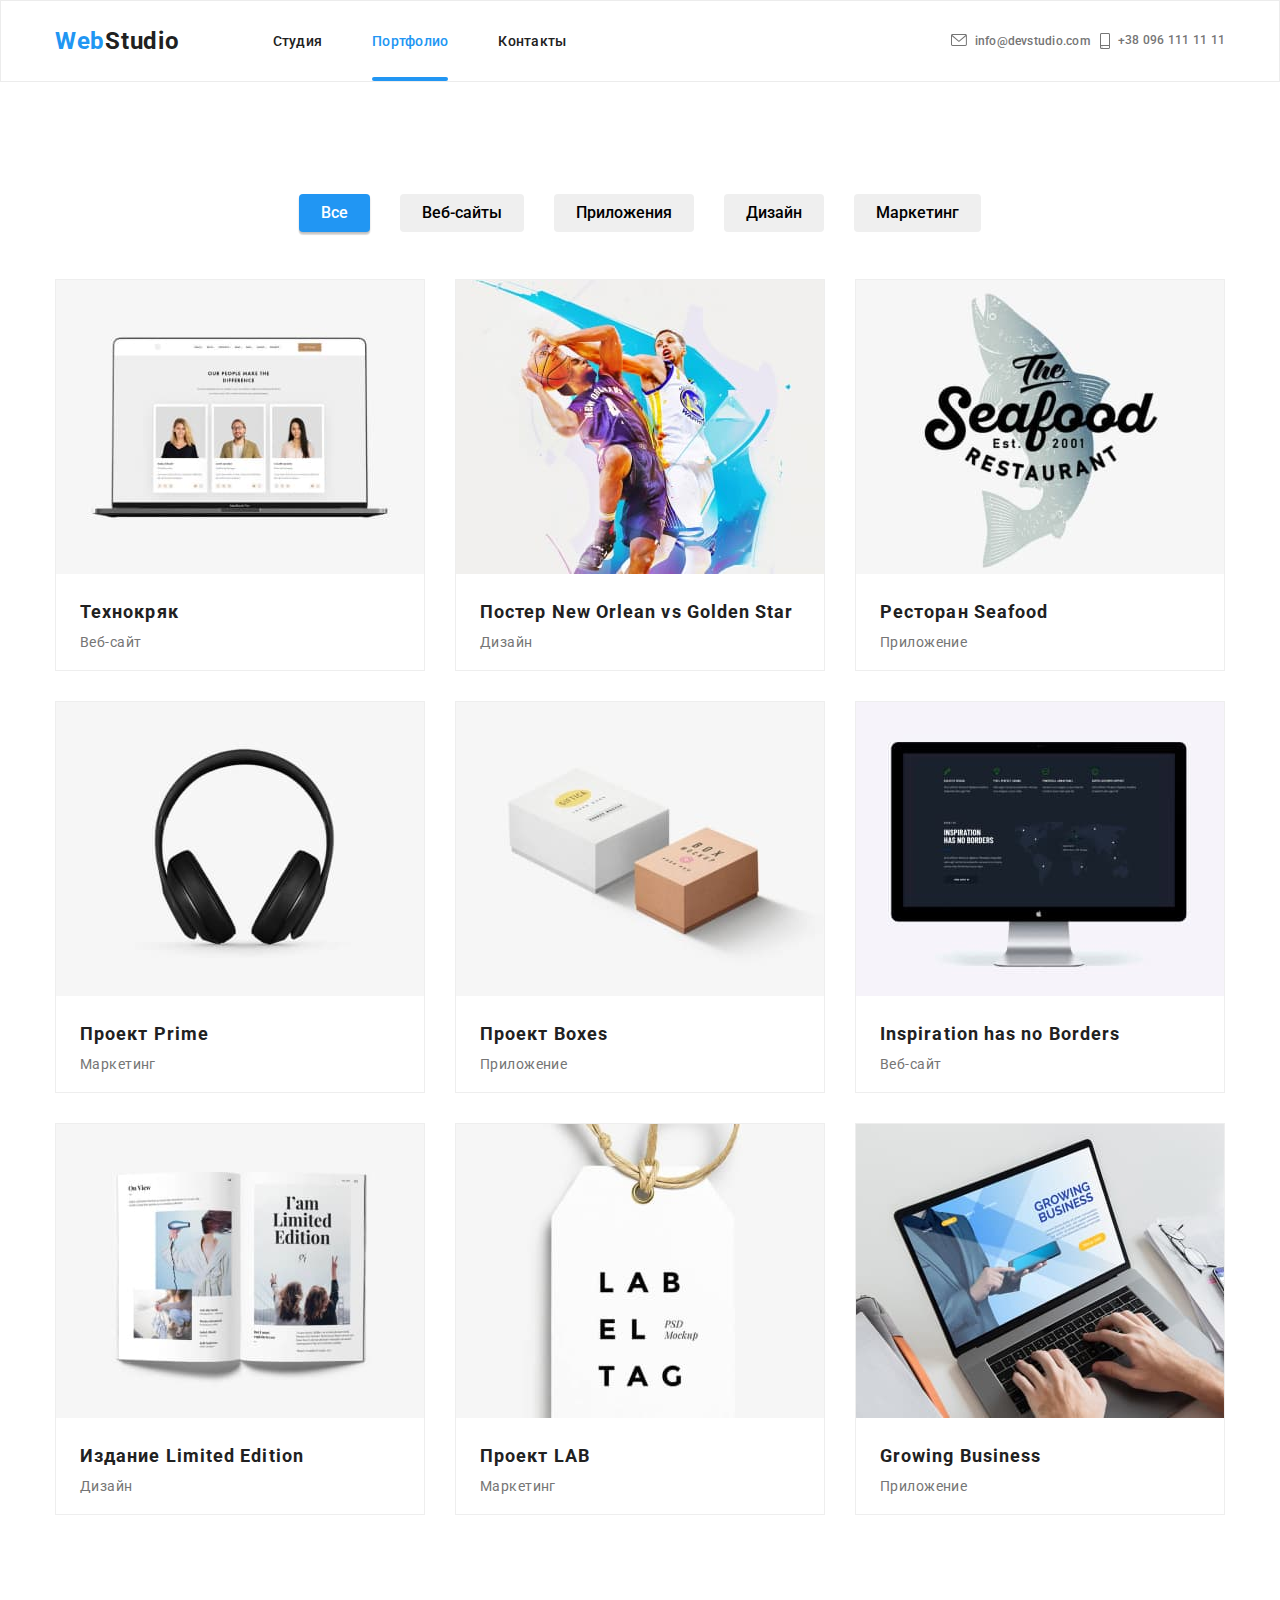
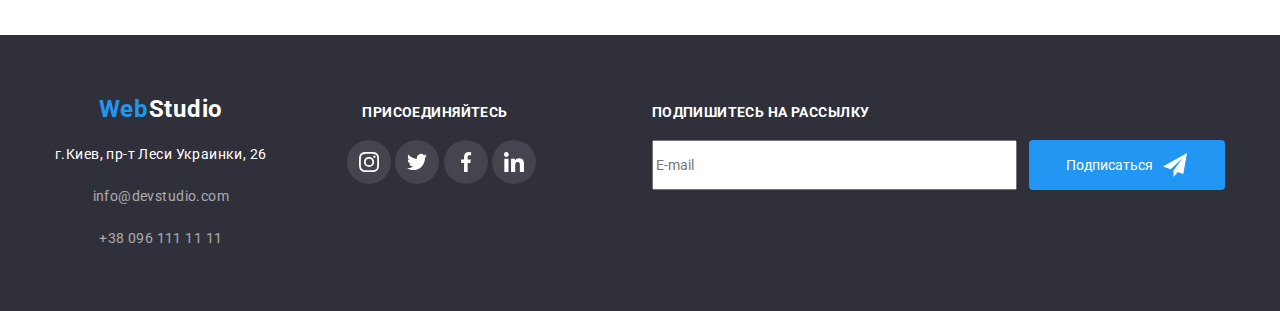
==== commit ab4fbe78: "finish" ====
--- a/portfolio.html
+++ b/portfolio.html
@@ -13,7 +13,7 @@
 </head>
 <body>
     <!--Хедер-->
-<header class="header">
+<header class="header header--border">
   <div class="container container__mobile">
     <a class="logo header__logo" lang="en" href="./index.html"> <span class="logo__part">Web</span>Studio</a>
     <button class="header__btn" data-menu-open>
@@ -30,8 +30,8 @@
         </button>
         <nav class="nav">
           <ul class="nav__list">
-            <li class="nav__item"><a class="nav__link nav__link--current" href="./index.html">Студия</a></li>
-            <li class="nav__item"><a class="nav__link" href="./portfolio.html">Портфолио</a></li>
+            <li class="nav__item"><a class="nav__link" href="./index.html">Студия</a></li>
+            <li class="nav__item"><a class="nav__link nav__link--current" href="./portfolio.html">Портфолио</a></li>
             <li class="nav__item"><a class="nav__link" href="">Контакты</a></li>
           </ul>
         </nav>
@@ -244,28 +244,28 @@
         <p class="footer__title">присоединяйтесь</p>
         <ul class="social">
           <li class="social__item social__item--indent">
-            <a class="social__link social__link--size social__link--bg" href="">
+            <a class="footer__link social__link social__link--size social__link--bg" href="">
               <svg class="social__icon team__icon">
                 <use href="./images/icons.svg#iconinstagram"></use>
               </svg>
             </a>
           </li>
           <li class="social__item social__item--indent">
-            <a class="social__link social__link--size social__link--bg" href="">
+            <a class="footer__link social__link social__link--size social__link--bg" href="">
               <svg class="social__icon">
                 <use href="./images/icons.svg#icontwitter"></use>
               </svg>
             </a>
           </li>
           <li class="social__item social__item--indent">
-            <a class="social__link social__link--size social__link--bg" href="">
+            <a class="footer__link social__link social__link--size social__link--bg" href="">
               <svg class="social__icon">
                 <use href="./images/icons.svg#iconfacebook"></use>
               </svg>
             </a>
           </li>
           <li class="social__item social__item--indent">
-            <a class="social__link social__link--size social__link--bg" href="">
+            <a class="footer__link social__link social__link--size social__link--bg" href="">
               <svg class="social__icon">
                 <use href="./images/icons.svg#iconlinkedin"></use>
               </svg>
--- a/css/main.min.css
+++ b/css/main.min.css
@@ -1 +1 @@
-/*! modern-normalize v1.1.0 | MIT License | https://github.com/sindresorhus/modern-normalize */*,::before,::after{-webkit-box-sizing:border-box;box-sizing:border-box}html{-moz-tab-size:4;-o-tab-size:4;tab-size:4}html{line-height:1.15;-webkit-text-size-adjust:100%}body{margin:0}body{font-family:system-ui,-apple-system,"Segoe UI",Roboto,Helvetica,Arial,sans-serif,"Apple Color Emoji","Segoe UI Emoji"}hr{height:0;color:inherit}abbr[title]{-webkit-text-decoration:underline dotted;text-decoration:underline dotted}b,strong{font-weight:bolder}code,kbd,samp,pre{font-family:ui-monospace,SFMono-Regular,Consolas,"Liberation Mono",Menlo,monospace;font-size:1em}small{font-size:80%}sub,sup{font-size:75%;line-height:0;position:relative;vertical-align:baseline}sub{bottom:-0.25em}sup{top:-0.5em}table{text-indent:0;border-color:inherit}button,input,optgroup,select,textarea{font-family:inherit;font-size:100%;line-height:1.15;margin:0}button,select{text-transform:none}button,[type=button],[type=reset],[type=submit]{-webkit-appearance:button}::-moz-focus-inner{border-style:none;padding:0}:-moz-focusring{outline:1px dotted ButtonText}:-moz-ui-invalid{box-shadow:none}legend{padding:0}progress{vertical-align:baseline}::-webkit-inner-spin-button,::-webkit-outer-spin-button{height:auto}[type=search]{-webkit-appearance:textfield;outline-offset:-2px}::-webkit-search-decoration{-webkit-appearance:none}::-webkit-file-upload-button{-webkit-appearance:button;font:inherit}summary{display:list-item}body{font-family:"Roboto",sans-serif;font-size:14px;letter-spacing:.03em;color:#757575}html{-webkit-box-sizing:border-box;box-sizing:border-box}*,*::before,*::after{-webkit-box-sizing:inherit;box-sizing:inherit}h1,h2,h3,p,ul{margin-top:0;margin-bottom:0}img{width:100%}.section:not(:last-child){padding-bottom:60px}.section--indent{margin:60px 0}.logo{font-weight:700;font-size:24px;line-height:1.17;letter-spacing:.03em;text-decoration:none;color:#212121}.logo__part{color:#2196f3}.container{padding:0 15px;max-width:1200px;margin-left:auto;margin-right:auto}.container__mobile{display:-webkit-box;display:-ms-flexbox;display:flex;-webkit-box-align:center;-ms-flex-align:center;align-items:center;height:80px}@media screen and (max-width: 480px){.container__mobile{height:60px}}.header__btn{display:none}@media screen and (min-width: 480px){.header__social{display:none}}@media screen and (max-width: 480px){.header__mobile{margin-left:auto;margin-right:auto;min-height:60px}.header__btn{display:-webkit-box;display:-ms-flexbox;display:flex;height:40px;width:40px;-webkit-box-pack:center;-ms-flex-pack:center;justify-content:center;-webkit-box-align:center;-ms-flex-align:center;align-items:center;padding:0;border:0;border-radius:50%;margin-left:auto;background-color:rgba(255,255,255,.8)}.header--border{border:1px solid #ececec}}.menu{z-index:50;width:100%}.menu__btn{display:none}.menu__page{display:-webkit-box;display:-ms-flexbox;display:flex;-webkit-box-pack:justify;-ms-flex-pack:justify;justify-content:space-between}@media screen and (max-width: 480px){.menu{position:fixed;top:0;left:0;height:100%;background-color:rgba(0,0,0,.2);opacity:1;-webkit-transition:opacity 250ms cubic-bezier(0.4, 0, 0.2, 1);transition:opacity 250ms cubic-bezier(0.4, 0, 0.2, 1)}.menu__btn{position:absolute;right:0;top:0;display:block;-webkit-box-pack:center;-ms-flex-pack:center;justify-content:center;-webkit-box-align:center;-ms-flex-align:center;align-items:center;border:0;background:none}.menu__btn:hover{fill:#2196f3}.menu__page{position:absolute;top:0;left:0;-webkit-box-orient:vertical;-webkit-box-direction:normal;-ms-flex-direction:column;flex-direction:column;-webkit-transform:translateX(0);transform:translateX(0);height:100%;width:100%;border-radius:4px;-webkit-box-shadow:0px 1px 3px rgba(0,0,0,.12),0px 1px 1px rgba(0,0,0,.14),0px 2px 1px rgba(0,0,0,.2);box-shadow:0px 1px 3px rgba(0,0,0,.12),0px 1px 1px rgba(0,0,0,.14),0px 2px 1px rgba(0,0,0,.2);background-color:#fff;-webkit-transition:-webkit-transform 250ms cubic-bezier(0.4, 0, 0.2, 1);transition:-webkit-transform 250ms cubic-bezier(0.4, 0, 0.2, 1);transition:transform 250ms cubic-bezier(0.4, 0, 0.2, 1);transition:transform 250ms cubic-bezier(0.4, 0, 0.2, 1), -webkit-transform 250ms cubic-bezier(0.4, 0, 0.2, 1)}.menu--is-hidden{opacity:0;pointer-events:none}.menu--is-hidden .menu__page{-webkit-transform:translateX(100%);transform:translateX(100%)}}.nav{display:-webkit-box;display:-ms-flexbox;display:flex;-webkit-box-align:center;-ms-flex-align:center;align-items:center}.nav__list{display:-webkit-box;display:-ms-flexbox;display:flex;padding:0;list-style:none}.nav__link{font-weight:500;font-size:14px;line-height:1.2;letter-spacing:.02em;text-decoration:none;color:#212121}@media screen and (max-width: 480px){.nav{-webkit-box-orient:vertical;-webkit-box-direction:normal;-ms-flex-direction:column;flex-direction:column}.nav__list{display:block;margin-top:48px;margin-bottom:50%}.nav__link{font-size:40px;color:#212121}.nav__link:hover{color:#2196f3}.nav__link--current{color:#2196f3}.nav__list .nav__item+.nav__item{margin-top:7%}}@media screen and (min-width: 481px)and (max-width: 769px){.nav{width:100%}.nav__list{width:100%;-webkit-box-pack:space-evenly;-ms-flex-pack:space-evenly;justify-content:space-evenly}}@media screen and (min-width: 769px){.nav{margin-left:93px}.nav__list{width:294px;-webkit-box-pack:justify;-ms-flex-pack:justify;justify-content:space-between}}.contact{display:-webkit-box;display:-ms-flexbox;display:flex;-ms-flex-wrap:wrap;flex-wrap:wrap;list-style:none;-webkit-box-pack:center;-ms-flex-pack:center;justify-content:center;margin:-5px;padding:0;-webkit-box-align:center;-ms-flex-align:center;align-items:center}.contact__item{margin:5px}.contact__link{display:-webkit-box;display:-ms-flexbox;display:flex;font-weight:500;font-size:12px;line-height:1.2;letter-spacing:.02em;color:#757575;text-decoration:none}.contact__icon{fill:currentColor;margin-right:8px}.contact__address{display:block;font-style:normal;margin-bottom:8px;font-size:14px;line-height:1.7;text-decoration:none;color:#fff}.contact__email{display:block;margin-bottom:8px;font-style:normal;text-decoration:none;line-height:1.7;color:rgba(255,255,255,.6)}.contact__tel{font-style:normal;text-decoration:none;line-height:1.7;color:rgba(255,255,255,.6)}@media screen and (max-width: 480px){.contact{margin-bottom:60px}.contact--indent{margin-bottom:32px}.contact--style{font-weight:500;font-size:34px;line-height:1.2;color:#2196f3}.contact__icon{display:none}}@media screen and (min-width: 481px)and (max-width: 769px){.contact__link--ident{margin-bottom:10px}}.social{display:-webkit-box;display:-ms-flexbox;display:flex;list-style:none;padding:0}.social--color{fill:#2196f3}.social--indent{-webkit-box-pack:center;-ms-flex-pack:center;justify-content:center;-webkit-box-align:center;-ms-flex-align:center;align-items:center;padding-bottom:24px}.social .social__item--indent+.social__item--indent{margin-left:2.5%}.social--margin{margin-left:40px}.social__link{display:-webkit-box;display:-ms-flexbox;display:flex;font-weight:500;font-size:18px;line-height:1.2;letter-spacing:.02em;text-decoration:none}.social__link--color{color:#757575}.social__link--size{height:44px;width:44px;-webkit-box-pack:center;-ms-flex-pack:center;justify-content:center;-webkit-box-align:center;-ms-flex-align:center;align-items:center}.social__link--bg{background-color:rgba(255,255,255,.1);border-radius:50%}.social__link--bg:hover{color:#fff;background-color:#2196f3}.social__item{display:-webkit-box;display:-ms-flexbox;display:flex}.social__border{margin:0 10px;display:block;height:22px;width:1px;border:1px solid rgba(33,33,33,.2)}.social__icon{fill:currentColor;height:20px;width:20px}.hero{margin-left:auto;margin-right:auto;background-color:#c4c4c4}.hero--overlay{display:block;height:400px;width:auto;background-image:-webkit-gradient(linear, left top, right top, from(rgba(47, 48, 58, 0.4)), to(rgba(47, 48, 58, 0.4))),url(.././images/Img-hero.jpg);background-image:linear-gradient(to right, rgba(47, 48, 58, 0.4), rgba(47, 48, 58, 0.4)),url(.././images/Img-hero.jpg);background-size:cover;background-position:50%;background-repeat:no-repeat}.hero__content{padding:118px 60px;text-align:center}.hero__title{max-width:650px;font-weight:900;font-size:26px;line-height:1.6;text-align:center;letter-spacing:.06em;text-transform:uppercase;color:#fff;margin:0 auto;margin-bottom:30px}.button{padding:0;border:0;border-radius:4px}.button--size{height:50px;width:200px}.button--color{color:#fff;background-color:#2196f3}.button--font{font-weight:700;font-size:16px;line-height:1.9;letter-spacing:.06em}.benefits__header{display:none}.benefits__list{display:-webkit-box;display:-ms-flexbox;display:flex;-webkit-box-pack:center;-ms-flex-pack:center;justify-content:center;-ms-flex-wrap:wrap;flex-wrap:wrap;margin:-15px;padding:0;list-style:none}.benefits__item{margin:15px;max-width:450px}.benefits__pic{display:-webkit-box;display:-ms-flexbox;display:flex;-webkit-box-pack:center;-ms-flex-pack:center;justify-content:center;-webkit-box-align:center;-ms-flex-align:center;align-items:center;height:120px;border-radius:4px;background-color:#f5f4fa}.benefits__title{font-weight:700;font-size:14px;line-height:1.2;text-align:center;letter-spacing:.03em;text-transform:uppercase;color:#212121}.benefits__text{font-size:14px;line-height:1.7;letter-spacing:.03em}@media screen and (min-width: 481px){.benefits__item{max-width:calc((100% - 60px)/2)}}@media screen and (min-width: 768px){.benefits__item{max-width:calc((100% - 120px)/4)}}.work{display:none;text-align:center}.work__title{font-weight:700;font-size:36px;line-height:1.2;color:#212121}.work__list{display:-webkit-box;display:-ms-flexbox;display:flex;-ms-flex-wrap:wrap;flex-wrap:wrap;margin:-15px;padding:0;list-style:none}.work__item{position:relative;margin:15px;height:294px;width:calc((100% - 90px)/3)}.work__text{position:absolute;left:0;bottom:0;display:-webkit-box;display:-ms-flexbox;display:flex;-webkit-box-align:center;-ms-flex-align:center;align-items:center;-webkit-box-pack:center;-ms-flex-pack:center;justify-content:center;height:70px;width:100%;font-weight:700;font-size:14px;line-height:16px;text-transform:uppercase;color:#fff;background-color:rgba(47,48,58,.8)}@media screen and (min-width: 769px){.work{display:block}}.team{background-color:#f5f4fa;text-align:center}.team__img{margin-bottom:30px}.team__title{margin-top:60px;margin-bottom:30px;font-weight:700;font-size:28px;line-height:1.2;color:#212121}.team__list{display:-webkit-box;display:-ms-flexbox;display:flex;-ms-flex-wrap:wrap;flex-wrap:wrap;-webkit-box-pack:center;-ms-flex-pack:center;justify-content:center;margin:-15px;padding:0;list-style:none}.team__item{margin:15px;max-height:622px;max-width:450px;-webkit-box-shadow:0px 1px 3px rgba(0,0,0,.12),0px 1px 1px rgba(0,0,0,.14),0px 2px 1px rgba(0,0,0,.2);box-shadow:0px 1px 3px rgba(0,0,0,.12),0px 1px 1px rgba(0,0,0,.14),0px 2px 1px rgba(0,0,0,.2);border-radius:0px 0px 4px 4px;background-color:#fff}.team__name{margin-bottom:10px;font-weight:500;font-size:16px;line-height:1.2;color:#212121}.team__position{margin-bottom:16px;font-size:16px;line-height:1.2}@media screen and (min-width: 481px)and (max-width: 768px){.team__item{max-width:calc((100% - 60px)/2)}}@media screen and (min-width: 769px){.team__item{max-width:calc((100% - 120px)/4)}}.clients{padding:60px 15px}.clients__title{margin-bottom:30px;font-weight:700;font-size:28px;line-height:1.2;text-align:center;color:#212121}.clients__list{display:-webkit-box;display:-ms-flexbox;display:flex;-webkit-box-pack:center;-ms-flex-pack:center;justify-content:center;padding:0;margin:-15px;-ms-flex-wrap:wrap;flex-wrap:wrap;list-style:none}.clients__item{margin:15px;width:calc((100% - 60px)/2)}.clients__link{display:-webkit-box;display:-ms-flexbox;display:flex;height:92px;-webkit-box-pack:center;-ms-flex-pack:center;justify-content:center;-webkit-box-align:center;-ms-flex-align:center;align-items:center;border:1px solid #afb1b8;border-radius:4px;color:#afb1b8}.clients__link:hover,.clients__link:focus{color:#2196f3;border-color:#2196f3}.clients__icon{fill:currentColor}@media screen and (min-width: 480px)and (max-width: 768px){.clients__item{width:calc((100% - 90px)/3)}}@media screen and (min-width: 769px){.clients__item{width:calc((100% - 180px)/6)}}.modal{position:fixed;top:0;left:0;padding:93px 15px;width:100%;height:100%;background-color:rgba(0,0,0,.2);opacity:1;-webkit-transition:opacity 250ms cubic-bezier(0.4, 0, 0.2, 1);transition:opacity 250ms cubic-bezier(0.4, 0, 0.2, 1)}.modal--is-hidden{opacity:0;pointer-events:none}.modal--is-hidden .modal__page{-webkit-transform:translate(-50%, -50%) scale(0.25);transform:translate(-50%, -50%) scale(0.25)}.modal__page{position:absolute;top:50%;left:50%;-webkit-transform:translate(-50%, -50%) scale(1);transform:translate(-50%, -50%) scale(1);min-height:calc(100% - 15px);min-width:85%;border-radius:4px;-webkit-box-shadow:0px 1px 3px rgba(0,0,0,.12),0px 1px 1px rgba(0,0,0,.14),0px 2px 1px rgba(0,0,0,.2);box-shadow:0px 1px 3px rgba(0,0,0,.12),0px 1px 1px rgba(0,0,0,.14),0px 2px 1px rgba(0,0,0,.2);background-color:#fff;-webkit-transition:-webkit-transform 250ms cubic-bezier(0.4, 0, 0.2, 1);transition:-webkit-transform 250ms cubic-bezier(0.4, 0, 0.2, 1);transition:transform 250ms cubic-bezier(0.4, 0, 0.2, 1);transition:transform 250ms cubic-bezier(0.4, 0, 0.2, 1), -webkit-transform 250ms cubic-bezier(0.4, 0, 0.2, 1)}.modal__btn{position:absolute;top:8px;right:8px;display:-webkit-box;display:-ms-flexbox;display:flex;-webkit-box-pack:center;-ms-flex-pack:center;justify-content:center;-webkit-box-align:center;-ms-flex-align:center;align-items:center;height:32px;width:32px;color:#212121;border-radius:50%;border:1px solid rgba(0,0,0,.1);background-color:#fff}.modal__btn svg{fill:currentColor;-ms-flex-negative:0;flex-shrink:0}.modal__content{text-align:center;padding:40px}.modal__title{display:inline-block;margin-bottom:12px;font-weight:700;font-size:20px;line-height:1.5;color:#212121}.modal__field{display:-webkit-box;display:-ms-flexbox;display:flex;-webkit-box-orient:vertical;-webkit-box-direction:normal;-ms-flex-direction:column;flex-direction:column;-webkit-box-pack:center;-ms-flex-pack:center;justify-content:center}.modal__label{position:relative;display:-webkit-box;display:-ms-flexbox;display:flex;-webkit-box-orient:vertical;-webkit-box-direction:normal;-ms-flex-direction:column;flex-direction:column;text-align:start;margin-top:10px;margin-bottom:4px;font-size:12px;line-height:14px;letter-spacing:.1px}.modal__input{margin-top:4px;padding-left:42px;width:auto;height:40px;border:1px solid rgba(33,33,33,.2);outline:0;border-radius:4px;-webkit-transition:border 250ms cubic-bezier(0.4, 0, 0.2, 1);transition:border 250ms cubic-bezier(0.4, 0, 0.2, 1)}.modal__input:focus-within{border-color:#2196f3}.modal__input:focus-within+.modal__icon{color:#2196f3}.modal__icon{position:absolute;left:12px;top:50%;fill:currentColor;-webkit-transition:color 250ms cubic-bezier(0.4, 0, 0.2, 1);transition:color 250ms cubic-bezier(0.4, 0, 0.2, 1)}.modal__textarea{padding:12px 16px;height:120px;margin-top:4px;margin-bottom:20px;border:1px solid rgba(33,33,33,.2);outline:0;border-radius:4px;resize:none;-webkit-transition:border 250ms cubic-bezier(0.4, 0, 0.2, 1);transition:border 250ms cubic-bezier(0.4, 0, 0.2, 1)}.modal__textarea:focus-within{border-color:#2196f3}.modal__contract{margin-left:3px;color:#2196f3}.modal__button{margin-left:auto;margin-right:auto}.modal__policy{position:absolute;width:1px;height:1px;margin:-1px;border:0;padding:0;clip:rect(0 0 0 0);overflow:hidden}.modal__checkbox{display:-webkit-box;display:-ms-flexbox;display:flex;-webkit-box-pack:center;-ms-flex-pack:center;justify-content:center;-webkit-box-align:center;-ms-flex-align:center;align-items:center;margin-bottom:31px;font-weight:400;font-size:12px;line-height:1.2;letter-spacing:.03em}.modal__policy:checked+.modal__accept{border-color:#2196f3;background-image:url(../../images/check.svg);background-size:contain;background-color:#2196f3;background-origin:border-box}.modal__accept{margin-right:8px;min-height:15px;min-width:16px;border-radius:4px;border:2px solid #212121;-webkit-transition:border 250ms cubic-bezier(0.4, 0, 0.2, 1),background-color 250ms cubic-bezier(0.4, 0, 0.2, 1);transition:border 250ms cubic-bezier(0.4, 0, 0.2, 1),background-color 250ms cubic-bezier(0.4, 0, 0.2, 1)}.footer{background-color:#2f303a;text-align:center}.footer__container{padding:60px 15px}.footer__logo{display:block;margin-bottom:20px;color:#fff}.footer__contact{-webkit-box-orient:vertical;-webkit-box-direction:normal;-ms-flex-direction:column;flex-direction:column;padding:0;text-decoration:none}.footer__title{margin-bottom:20px;font-weight:700;font-size:14px;line-height:16px;letter-spacing:.03em;text-transform:uppercase;color:#fff}.footer__social{display:-webkit-box;display:-ms-flexbox;display:flex;-webkit-box-orient:vertical;-webkit-box-direction:normal;-ms-flex-direction:column;flex-direction:column;-webkit-box-align:center;-ms-flex-align:center;align-items:center;margin-bottom:60px}.footer__form{-webkit-box-orient:vertical;-webkit-box-direction:normal;-ms-flex-direction:column;flex-direction:column;-webkit-box-align:center;-ms-flex-align:center;align-items:center;width:100%}.footer__email{height:50px;width:100%;margin-bottom:20px}.footer__button{display:-webkit-box;display:-ms-flexbox;display:flex;-webkit-box-pack:center;-ms-flex-pack:center;justify-content:center;-webkit-box-align:center;-ms-flex-align:center;align-items:center;height:50px;width:200px;color:#fff;background-color:#2196f3}.footer__icon{margin-left:10px}.footer__block{display:-webkit-box;display:-ms-flexbox;display:flex;-webkit-box-orient:vertical;-webkit-box-direction:normal;-ms-flex-direction:column;flex-direction:column;-webkit-box-pack:center;-ms-flex-pack:center;justify-content:center;-webkit-box-align:center;-ms-flex-align:center;align-items:center}.footer__link{color:#fff}.footer__link:hover,.footer__link:focus{background-color:#2196f3}@media screen and (min-width: 481px)and (max-width: 768px){.footer__email{width:450px}.footer--flex{display:-webkit-box;display:-ms-flexbox;display:flex;-webkit-box-align:baseline;-ms-flex-align:baseline;align-items:baseline;-webkit-box-pack:center;-ms-flex-pack:center;justify-content:center}.footer__social{margin-left:22%}}@media screen and (min-width: 769px){.footer__container{display:-webkit-box;display:-ms-flexbox;display:flex;-webkit-box-align:baseline;-ms-flex-align:baseline;align-items:baseline;-webkit-box-pack:justify;-ms-flex-pack:justify;justify-content:space-between}.footer__title{text-align:left}.footer__mailing{width:49%}.footer__form{display:inline;-webkit-box-align:baseline;-ms-flex-align:baseline;align-items:baseline;width:65%;-webkit-box-pack:justify;-ms-flex-pack:justify;justify-content:space-between}.footer--flex{display:-webkit-box;display:-ms-flexbox;display:flex;-webkit-box-orient:horizontal;-webkit-box-direction:normal;-ms-flex-direction:row;flex-direction:row;-webkit-box-align:baseline;-ms-flex-align:baseline;align-items:baseline;-webkit-box-pack:justify;-ms-flex-pack:justify;justify-content:space-between;width:40%}.footer__subscribe{display:block;width:350px}.footer__email{width:100%;resize:vertical}.footer__button{margin-left:12px}.footer__block{-webkit-box-orient:horizontal;-webkit-box-direction:normal;-ms-flex-direction:row;flex-direction:row;-webkit-box-align:baseline;-ms-flex-align:baseline;align-items:baseline;-webkit-box-pack:justify;-ms-flex-pack:justify;justify-content:space-between}}.portfolio__list{display:-webkit-box;display:-ms-flexbox;display:flex;-ms-flex-wrap:wrap;flex-wrap:wrap;-webkit-box-pack:center;-ms-flex-pack:center;justify-content:center;padding:0;margin:-15px;margin-bottom:40px;list-style:none}.portfolio__item{margin:7px 15px}.portfolio__button--current{background-color:#2196f3;color:#fff;-webkit-box-shadow:0px 3px 1px rgba(0,0,0,.1),0px 1px 2px rgba(0,0,0,.08),0px 2px 2px rgba(0,0,0,.12);box-shadow:0px 3px 1px rgba(0,0,0,.1),0px 1px 2px rgba(0,0,0,.08),0px 2px 2px rgba(0,0,0,.12)}.portfolio__button:hover,.portfolio__button:focus{background-color:#2196f3;color:#fff;-webkit-box-shadow:0px 3px 1px rgba(0,0,0,.1),0px 1px 2px rgba(0,0,0,.08),0px 2px 2px rgba(0,0,0,.12);box-shadow:0px 3px 1px rgba(0,0,0,.1),0px 1px 2px rgba(0,0,0,.08),0px 2px 2px rgba(0,0,0,.12)}.portfolio__button--text{padding:6px 22px;font-weight:500;font-size:16px;line-height:26px}.project{padding:0;margin:-15px;display:-webkit-box;display:-ms-flexbox;display:flex;-ms-flex-wrap:wrap;flex-wrap:wrap;-webkit-box-align:center;-ms-flex-align:center;align-items:center;-webkit-box-pack:center;-ms-flex-pack:center;justify-content:center}.project__item{margin:15px;max-height:404px;width:370px;border:1px solid #eee;list-style:none;cursor:pointer;-webkit-transition:-webkit-box-shadow 250ms cubic-bezier(0.4, 0, 0.2, 1);transition:-webkit-box-shadow 250ms cubic-bezier(0.4, 0, 0.2, 1);transition:box-shadow 250ms cubic-bezier(0.4, 0, 0.2, 1);transition:box-shadow 250ms cubic-bezier(0.4, 0, 0.2, 1), -webkit-box-shadow 250ms cubic-bezier(0.4, 0, 0.2, 1)}.project__item:hover,.project__item:focus{-webkit-box-shadow:0px 1px 1px rgba(0,0,0,.12),0px 4px 4px rgba(0,0,0,.06),1px 4px 6px rgba(0,0,0,.16);box-shadow:0px 1px 1px rgba(0,0,0,.12),0px 4px 4px rgba(0,0,0,.06),1px 4px 6px rgba(0,0,0,.16);opacity:1}.project__img{position:relative;overflow:hidden}.project__img>img{display:block;-o-object-fit:cover;object-fit:cover;-o-object-position:center;object-position:center}.project__img:hover .project__info{-webkit-transform:translateY(calc(100% - 294px));transform:translateY(calc(100% - 294px))}.project__info{position:absolute;pointer-events:none;top:0;left:0;height:294px;width:100%;padding:63px 24px;font-size:18px;line-height:1.56;color:#fff;background-color:rgba(33,150,243,.9);-webkit-transform:translateY(100%);transform:translateY(100%);-webkit-transition:opacity 250ms cubic-bezier(0.4, 0, 0.2, 1),-webkit-transform 250ms cubic-bezier(0.4, 0, 0.2, 1);transition:opacity 250ms cubic-bezier(0.4, 0, 0.2, 1),-webkit-transform 250ms cubic-bezier(0.4, 0, 0.2, 1);transition:transform 250ms cubic-bezier(0.4, 0, 0.2, 1),opacity 250ms cubic-bezier(0.4, 0, 0.2, 1);transition:transform 250ms cubic-bezier(0.4, 0, 0.2, 1),opacity 250ms cubic-bezier(0.4, 0, 0.2, 1),-webkit-transform 250ms cubic-bezier(0.4, 0, 0.2, 1)}.project__card{padding-top:20px;padding-bottom:20px;padding-left:24px}.project__name{margin-bottom:4px;font-weight:700;font-size:18px;line-height:2;letter-spacing:.06em;color:#212121}@media screen and (min-width: 481px)and (max-width: 768px){.project__item{width:calc((100% - 60px)/2)}}@media screen and (min-width: 769px){.project__item{width:calc((100% - 90px)/3)}}/*# sourceMappingURL=main.min.css.map */+/*! modern-normalize v1.1.0 | MIT License | https://github.com/sindresorhus/modern-normalize */*,::before,::after{-webkit-box-sizing:border-box;box-sizing:border-box}html{-moz-tab-size:4;-o-tab-size:4;tab-size:4}html{line-height:1.15;-webkit-text-size-adjust:100%}body{margin:0}body{font-family:system-ui,-apple-system,"Segoe UI",Roboto,Helvetica,Arial,sans-serif,"Apple Color Emoji","Segoe UI Emoji"}hr{height:0;color:inherit}abbr[title]{-webkit-text-decoration:underline dotted;text-decoration:underline dotted}b,strong{font-weight:bolder}code,kbd,samp,pre{font-family:ui-monospace,SFMono-Regular,Consolas,"Liberation Mono",Menlo,monospace;font-size:1em}small{font-size:80%}sub,sup{font-size:75%;line-height:0;position:relative;vertical-align:baseline}sub{bottom:-0.25em}sup{top:-0.5em}table{text-indent:0;border-color:inherit}button,input,optgroup,select,textarea{font-family:inherit;font-size:100%;line-height:1.15;margin:0}button,select{text-transform:none}button,[type=button],[type=reset],[type=submit]{-webkit-appearance:button}::-moz-focus-inner{border-style:none;padding:0}:-moz-focusring{outline:1px dotted ButtonText}:-moz-ui-invalid{box-shadow:none}legend{padding:0}progress{vertical-align:baseline}::-webkit-inner-spin-button,::-webkit-outer-spin-button{height:auto}[type=search]{-webkit-appearance:textfield;outline-offset:-2px}::-webkit-search-decoration{-webkit-appearance:none}::-webkit-file-upload-button{-webkit-appearance:button;font:inherit}summary{display:list-item}body{font-family:"Roboto",sans-serif;font-size:14px;letter-spacing:.03em;color:#757575}html{-webkit-box-sizing:border-box;box-sizing:border-box}*,*::before,*::after{-webkit-box-sizing:inherit;box-sizing:inherit}h1,h2,h3,p,ul{margin-top:0;margin-bottom:0}img{width:100%}.section{padding:60px 0}.section--indent{margin:60px 0}.logo{font-weight:700;font-size:24px;line-height:1.17;letter-spacing:.03em;text-decoration:none;color:#212121}.logo__part{color:#2196f3}.container{padding:0 15px;max-width:1200px;margin-left:auto;margin-right:auto}.container__mobile{display:-webkit-box;display:-ms-flexbox;display:flex;-webkit-box-align:center;-ms-flex-align:center;align-items:center;height:80px}@media screen and (max-width: 480px){.container__mobile{height:60px}}.header__mobile{margin-left:auto;margin-right:auto;min-height:60px}.header__btn{display:-webkit-box;display:-ms-flexbox;display:flex;height:40px;width:40px;-webkit-box-pack:center;-ms-flex-pack:center;justify-content:center;-webkit-box-align:center;-ms-flex-align:center;align-items:center;padding:0;border:0;border-radius:50%;margin-left:auto;background-color:rgba(255,255,255,.8)}.header--border{border:1px solid #ececec}@media screen and (min-width: 480px){.header__btn{display:none}.header__social{display:none}}.menu{z-index:50;width:100%}.menu__btn{display:none}.menu__page{display:-webkit-box;display:-ms-flexbox;display:flex;-webkit-box-pack:justify;-ms-flex-pack:justify;justify-content:space-between}@media screen and (max-width: 480px){.menu{position:fixed;top:0;left:0;height:100%;background-color:rgba(0,0,0,.2);opacity:1;-webkit-transition:opacity 250ms cubic-bezier(0.4, 0, 0.2, 1);transition:opacity 250ms cubic-bezier(0.4, 0, 0.2, 1)}.menu__btn{position:absolute;right:0;top:0;display:block;-webkit-box-pack:center;-ms-flex-pack:center;justify-content:center;-webkit-box-align:center;-ms-flex-align:center;align-items:center;border:0;background:none}.menu__btn:hover{fill:#2196f3}.menu__page{position:absolute;top:0;left:0;-webkit-box-orient:vertical;-webkit-box-direction:normal;-ms-flex-direction:column;flex-direction:column;-webkit-transform:translateX(0);transform:translateX(0);height:100%;width:100%;border-radius:4px;-webkit-box-shadow:0px 1px 3px rgba(0,0,0,.12),0px 1px 1px rgba(0,0,0,.14),0px 2px 1px rgba(0,0,0,.2);box-shadow:0px 1px 3px rgba(0,0,0,.12),0px 1px 1px rgba(0,0,0,.14),0px 2px 1px rgba(0,0,0,.2);background-color:#fff;-webkit-transition:-webkit-transform 250ms cubic-bezier(0.4, 0, 0.2, 1);transition:-webkit-transform 250ms cubic-bezier(0.4, 0, 0.2, 1);transition:transform 250ms cubic-bezier(0.4, 0, 0.2, 1);transition:transform 250ms cubic-bezier(0.4, 0, 0.2, 1), -webkit-transform 250ms cubic-bezier(0.4, 0, 0.2, 1)}.menu--is-hidden{opacity:0;pointer-events:none}.menu--is-hidden .menu__page{-webkit-transform:translateX(100%);transform:translateX(100%)}}.nav{display:-webkit-box;display:-ms-flexbox;display:flex;-webkit-box-align:center;-ms-flex-align:center;align-items:center}.nav__list{display:-webkit-box;display:-ms-flexbox;display:flex;padding:0;list-style:none}.nav__link{font-weight:500;font-size:14px;line-height:1.2;letter-spacing:.02em;text-decoration:none;color:#212121;-webkit-transition:color 250ms cubic-bezier(0.4, 0, 0.2, 1);transition:color 250ms cubic-bezier(0.4, 0, 0.2, 1)}.nav__link:hover,.nav__link:focus{color:#2196f3}.nav__link--current{color:#2196f3}@media screen and (min-width: 481px){.nav__link{position:relative;padding:32px 0}.nav__link--current::after{position:absolute;left:0;bottom:0;display:block;content:"";height:4px;width:100%;border-radius:2px;background-color:#2196f3}}@media screen and (max-width: 480px){.nav{-webkit-box-orient:vertical;-webkit-box-direction:normal;-ms-flex-direction:column;flex-direction:column}.nav__list{display:block;margin-top:48px;margin-bottom:50%}.nav__link{font-size:40px;color:#212121}.nav__link:hover{color:#2196f3}.nav__list .nav__item+.nav__item{margin-top:7%}}@media screen and (min-width: 481px)and (max-width: 769px){.nav{width:100%}.nav__list{width:100%;-webkit-box-pack:space-evenly;-ms-flex-pack:space-evenly;justify-content:space-evenly}}@media screen and (min-width: 769px){.nav{margin-left:93px}.nav__list{width:294px;-webkit-box-pack:justify;-ms-flex-pack:justify;justify-content:space-between}}.contact{display:-webkit-box;display:-ms-flexbox;display:flex;-ms-flex-wrap:wrap;flex-wrap:wrap;list-style:none;-webkit-box-pack:center;-ms-flex-pack:center;justify-content:center;margin:-5px;padding:0;-webkit-box-align:center;-ms-flex-align:center;align-items:center}.contact__item{margin:5px}.contact__link{display:-webkit-box;display:-ms-flexbox;display:flex;font-weight:500;font-size:12px;line-height:1.2;letter-spacing:.02em;color:#757575;text-decoration:none;-webkit-transition:color 250ms cubic-bezier(0.4, 0, 0.2, 1);transition:color 250ms cubic-bezier(0.4, 0, 0.2, 1)}.contact__link:hover,.contact__link:focus{color:#2196f3}.contact__icon{fill:currentColor;margin-right:8px}.contact__address{display:block;font-style:normal;margin-bottom:8px;font-size:14px;line-height:1.7;text-decoration:none;color:#fff}.contact__email{display:block;margin-bottom:8px;font-style:normal;text-decoration:none;line-height:1.7;color:rgba(255,255,255,.6)}.contact__tel{font-style:normal;text-decoration:none;line-height:1.7;color:rgba(255,255,255,.6)}@media screen and (max-width: 480px){.contact{margin-bottom:60px}.contact--indent{margin-bottom:32px}.contact--style{font-weight:500;font-size:34px;line-height:1.2;color:#2196f3}.contact__icon{display:none}}@media screen and (min-width: 481px)and (max-width: 769px){.contact__link--ident{margin-bottom:10px}}@media screen and (min-width: 813px){.contact__link{padding:32px 0}}.social{display:-webkit-box;display:-ms-flexbox;display:flex;list-style:none;padding:0}.social--color{fill:#2196f3}.social--indent{-webkit-box-pack:center;-ms-flex-pack:center;justify-content:center;-webkit-box-align:center;-ms-flex-align:center;align-items:center;padding-bottom:24px}.social .social__item--indent+.social__item--indent{margin-left:2.5%}.social--margin{margin-left:40px}.social__link{display:-webkit-box;display:-ms-flexbox;display:flex;font-weight:500;font-size:18px;line-height:1.2;letter-spacing:.02em;text-decoration:none;border-radius:50%;-webkit-transition:color 250ms cubic-bezier(0.4, 0, 0.2, 1),background-color 250ms cubic-bezier(0.4, 0, 0.2, 1);transition:color 250ms cubic-bezier(0.4, 0, 0.2, 1),background-color 250ms cubic-bezier(0.4, 0, 0.2, 1)}.social__link:hover,.social__link:focus{color:#fff;background-color:#2196f3}.social__link--color{color:#757575}.social__link--size{height:44px;width:44px;-webkit-box-pack:center;-ms-flex-pack:center;justify-content:center;-webkit-box-align:center;-ms-flex-align:center;align-items:center}.social__link--bg{background-color:rgba(255,255,255,.1);border-radius:50%}.social__link--bg:hover{color:#fff;background-color:#2196f3}.social__item{display:-webkit-box;display:-ms-flexbox;display:flex}.social__border{margin:0 10px;display:block;height:22px;width:1px;border:1px solid rgba(33,33,33,.2)}.social__icon{fill:currentColor;height:20px;width:20px}.hero{margin-left:auto;margin-right:auto;background-color:#c4c4c4}.hero--overlay{display:block;height:400px;width:auto;background-image:-webkit-gradient(linear, left top, right top, from(rgba(47, 48, 58, 0.4)), to(rgba(47, 48, 58, 0.4))),url(.././images/Img-hero.jpg);background-image:linear-gradient(to right, rgba(47, 48, 58, 0.4), rgba(47, 48, 58, 0.4)),url(.././images/Img-hero.jpg);background-size:cover;background-position:50%;background-repeat:no-repeat}.hero__content{padding:118px 60px;text-align:center}.hero__title{max-width:650px;font-weight:900;font-size:26px;line-height:1.6;text-align:center;letter-spacing:.06em;text-transform:uppercase;color:#fff;margin:0 auto;margin-bottom:30px}.button{padding:0;border:0;border-radius:4px;cursor:pointer}.button--size{height:50px;width:200px}.button--color{color:#fff;background-color:#2196f3;-webkit-transition:background-color 250ms cubic-bezier(0.4, 0, 0.2, 1);transition:background-color 250ms cubic-bezier(0.4, 0, 0.2, 1)}.button--color:hover,.button--color:focus{background-color:#188ce8}.button--font{font-weight:700;font-size:16px;line-height:1.9;letter-spacing:.06em}.benefits__header{display:none}.benefits__list{display:-webkit-box;display:-ms-flexbox;display:flex;-webkit-box-pack:center;-ms-flex-pack:center;justify-content:center;-ms-flex-wrap:wrap;flex-wrap:wrap;margin:-15px;padding:0;list-style:none}.benefits__item{margin:15px;max-width:450px}.benefits__pic{display:-webkit-box;display:-ms-flexbox;display:flex;-webkit-box-pack:center;-ms-flex-pack:center;justify-content:center;-webkit-box-align:center;-ms-flex-align:center;align-items:center;height:120px;margin-bottom:30px;border-radius:4px;background-color:#f5f4fa}.benefits__title{font-weight:700;font-size:14px;line-height:1.2;text-align:center;letter-spacing:.03em;text-transform:uppercase;color:#212121}.benefits__text{font-size:14px;line-height:1.7;letter-spacing:.03em}@media screen and (min-width: 481px){.benefits__item{max-width:calc((100% - 60px)/2)}}@media screen and (min-width: 768px){.benefits__item{max-width:calc((100% - 120px)/4)}}.work{display:none;text-align:center}.work__title{margin-bottom:50px;font-weight:700;font-size:36px;line-height:1.2;color:#212121}.work__list{display:-webkit-box;display:-ms-flexbox;display:flex;-ms-flex-wrap:wrap;flex-wrap:wrap;margin:-15px;padding:0;list-style:none}.work__item{position:relative;margin:15px;height:294px;width:calc((100% - 90px)/3)}.work__text{position:absolute;left:0;bottom:0;display:-webkit-box;display:-ms-flexbox;display:flex;-webkit-box-align:center;-ms-flex-align:center;align-items:center;-webkit-box-pack:center;-ms-flex-pack:center;justify-content:center;height:70px;width:100%;font-weight:700;font-size:14px;line-height:16px;text-transform:uppercase;color:#fff;background-color:rgba(47,48,58,.8)}@media screen and (min-width: 769px){.work{display:block}}.team{background-color:#f5f4fa;text-align:center}.team__img{margin-bottom:30px}.team__title{margin-bottom:30px;font-weight:700;font-size:28px;line-height:1.2;color:#212121}.team__list{display:-webkit-box;display:-ms-flexbox;display:flex;-ms-flex-wrap:wrap;flex-wrap:wrap;-webkit-box-pack:center;-ms-flex-pack:center;justify-content:center;margin:-15px;padding:0;list-style:none}.team__item{margin:15px;max-height:622px;max-width:450px;-webkit-box-shadow:0px 1px 3px rgba(0,0,0,.12),0px 1px 1px rgba(0,0,0,.14),0px 2px 1px rgba(0,0,0,.2);box-shadow:0px 1px 3px rgba(0,0,0,.12),0px 1px 1px rgba(0,0,0,.14),0px 2px 1px rgba(0,0,0,.2);border-radius:0px 0px 4px 4px;background-color:#fff}.team__name{margin-bottom:10px;font-weight:500;font-size:16px;line-height:1.2;color:#212121}.team__position{margin-bottom:16px;font-size:16px;line-height:1.2}@media screen and (min-width: 481px)and (max-width: 768px){.team__item{max-width:calc((100% - 60px)/2)}}@media screen and (min-width: 769px){.team__item{max-width:calc((100% - 120px)/4)}}.clients__title{margin-bottom:30px;font-weight:700;font-size:28px;line-height:1.2;text-align:center;color:#212121}.clients__list{display:-webkit-box;display:-ms-flexbox;display:flex;-webkit-box-pack:center;-ms-flex-pack:center;justify-content:center;padding:0;margin:-15px;-ms-flex-wrap:wrap;flex-wrap:wrap;list-style:none}.clients__item{margin:15px;width:calc((100% - 60px)/2)}.clients__link{display:-webkit-box;display:-ms-flexbox;display:flex;height:92px;-webkit-box-pack:center;-ms-flex-pack:center;justify-content:center;-webkit-box-align:center;-ms-flex-align:center;align-items:center;border:1px solid #afb1b8;border-radius:4px;color:#afb1b8;-webkit-transition:color 250ms cubic-bezier(0.4, 0, 0.2, 1),border 250ms cubic-bezier(0.4, 0, 0.2, 1);transition:color 250ms cubic-bezier(0.4, 0, 0.2, 1),border 250ms cubic-bezier(0.4, 0, 0.2, 1)}.clients__link:hover,.clients__link:focus{color:#2196f3;border-color:#2196f3}.clients__icon{fill:currentColor}@media screen and (min-width: 480px)and (max-width: 768px){.clients__item{width:calc((100% - 90px)/3)}}@media screen and (min-width: 769px){.clients__item{width:calc((100% - 180px)/6)}}.modal{z-index:100;position:fixed;top:0;left:0;padding:93px 15px;width:100%;height:100%;background-color:rgba(0,0,0,.2);opacity:1;-webkit-transition:opacity 250ms cubic-bezier(0.4, 0, 0.2, 1);transition:opacity 250ms cubic-bezier(0.4, 0, 0.2, 1)}.modal--is-hidden{opacity:0;pointer-events:none}.modal--is-hidden .modal__page{-webkit-transform:translate(-50%, -50%) scale(0.25);transform:translate(-50%, -50%) scale(0.25)}.modal__page{position:absolute;top:50%;left:50%;-webkit-transform:translate(-50%, -50%) scale(1);transform:translate(-50%, -50%) scale(1);min-height:calc(100% - 15px);min-width:85%;border-radius:4px;-webkit-box-shadow:0px 1px 3px rgba(0,0,0,.12),0px 1px 1px rgba(0,0,0,.14),0px 2px 1px rgba(0,0,0,.2);box-shadow:0px 1px 3px rgba(0,0,0,.12),0px 1px 1px rgba(0,0,0,.14),0px 2px 1px rgba(0,0,0,.2);background-color:#fff;-webkit-transition:-webkit-transform 250ms cubic-bezier(0.4, 0, 0.2, 1);transition:-webkit-transform 250ms cubic-bezier(0.4, 0, 0.2, 1);transition:transform 250ms cubic-bezier(0.4, 0, 0.2, 1);transition:transform 250ms cubic-bezier(0.4, 0, 0.2, 1), -webkit-transform 250ms cubic-bezier(0.4, 0, 0.2, 1)}.modal__btn{position:absolute;top:8px;right:8px;display:-webkit-box;display:-ms-flexbox;display:flex;-webkit-box-pack:center;-ms-flex-pack:center;justify-content:center;-webkit-box-align:center;-ms-flex-align:center;align-items:center;height:32px;width:32px;color:#212121;border-radius:50%;border:1px solid rgba(0,0,0,.1);background-color:#fff}.modal__btn svg{fill:currentColor;-ms-flex-negative:0;flex-shrink:0}.modal__content{text-align:center;padding:40px}.modal__title{display:inline-block;margin-bottom:12px;font-weight:700;font-size:20px;line-height:1.5;color:#212121}.modal__field{display:-webkit-box;display:-ms-flexbox;display:flex;-webkit-box-orient:vertical;-webkit-box-direction:normal;-ms-flex-direction:column;flex-direction:column;-webkit-box-pack:center;-ms-flex-pack:center;justify-content:center}.modal__label{position:relative;display:-webkit-box;display:-ms-flexbox;display:flex;-webkit-box-orient:vertical;-webkit-box-direction:normal;-ms-flex-direction:column;flex-direction:column;text-align:start;margin-top:10px;margin-bottom:4px;font-size:12px;line-height:14px;letter-spacing:.1px}.modal__input{margin-top:4px;padding-left:42px;width:auto;height:40px;border:1px solid rgba(33,33,33,.2);outline:0;border-radius:4px;-webkit-transition:border 250ms cubic-bezier(0.4, 0, 0.2, 1);transition:border 250ms cubic-bezier(0.4, 0, 0.2, 1)}.modal__input:focus-within{border-color:#2196f3}.modal__input:focus-within+.modal__icon{color:#2196f3}.modal__icon{position:absolute;left:12px;top:50%;fill:currentColor;-webkit-transition:color 250ms cubic-bezier(0.4, 0, 0.2, 1);transition:color 250ms cubic-bezier(0.4, 0, 0.2, 1)}.modal__textarea{padding:12px 16px;height:120px;margin-top:4px;margin-bottom:20px;border:1px solid rgba(33,33,33,.2);outline:0;border-radius:4px;resize:none;-webkit-transition:border 250ms cubic-bezier(0.4, 0, 0.2, 1);transition:border 250ms cubic-bezier(0.4, 0, 0.2, 1)}.modal__textarea:focus-within{border-color:#2196f3}.modal__contract{margin-left:3px;color:#2196f3}.modal__button{margin-left:auto;margin-right:auto}.modal__policy{position:absolute;width:1px;height:1px;margin:-1px;border:0;padding:0;clip:rect(0 0 0 0);overflow:hidden}.modal__checkbox{display:-webkit-box;display:-ms-flexbox;display:flex;-webkit-box-pack:center;-ms-flex-pack:center;justify-content:center;-webkit-box-align:center;-ms-flex-align:center;align-items:center;margin-bottom:31px;font-weight:400;font-size:12px;line-height:1.2;letter-spacing:.03em}.modal__policy:checked+.modal__accept{border-color:#2196f3;background-image:url(./../images/check.svg);background-size:contain;background-color:#2196f3;background-origin:border-box}.modal__accept{margin-right:8px;min-height:15px;min-width:16px;border-radius:4px;border:2px solid #212121;-webkit-transition:border 250ms cubic-bezier(0.4, 0, 0.2, 1),background-color 250ms cubic-bezier(0.4, 0, 0.2, 1);transition:border 250ms cubic-bezier(0.4, 0, 0.2, 1),background-color 250ms cubic-bezier(0.4, 0, 0.2, 1)}.footer{background-color:#2f303a;text-align:center}.footer__container{padding:60px 15px}.footer__logo{display:block;margin-bottom:20px;color:#fff}.footer__contact{-webkit-box-orient:vertical;-webkit-box-direction:normal;-ms-flex-direction:column;flex-direction:column;padding:0;text-decoration:none}.footer__title{margin-bottom:20px;font-weight:700;font-size:14px;line-height:16px;letter-spacing:.03em;text-transform:uppercase;color:#fff}.footer__social{display:-webkit-box;display:-ms-flexbox;display:flex;-webkit-box-orient:vertical;-webkit-box-direction:normal;-ms-flex-direction:column;flex-direction:column;-webkit-box-align:center;-ms-flex-align:center;align-items:center;margin-bottom:60px}.footer__form{-webkit-box-orient:vertical;-webkit-box-direction:normal;-ms-flex-direction:column;flex-direction:column;-webkit-box-align:center;-ms-flex-align:center;align-items:center;width:100%}.footer__email{height:50px;width:100%;margin-bottom:20px}.footer__button{display:-webkit-box;display:-ms-flexbox;display:flex;-webkit-box-pack:center;-ms-flex-pack:center;justify-content:center;-webkit-box-align:center;-ms-flex-align:center;align-items:center;height:50px;width:200px;color:#fff;background-color:#2196f3}.footer__icon{fill:currentColor;margin-left:10px}.footer__block{display:-webkit-box;display:-ms-flexbox;display:flex;-webkit-box-orient:vertical;-webkit-box-direction:normal;-ms-flex-direction:column;flex-direction:column;-webkit-box-pack:center;-ms-flex-pack:center;justify-content:center;-webkit-box-align:center;-ms-flex-align:center;align-items:center}.footer__link{color:#fff}.footer__link:hover,.footer__link:focus{background-color:#2196f3}@media screen and (min-width: 481px)and (max-width: 768px){.footer__email{width:450px}.footer--flex{display:-webkit-box;display:-ms-flexbox;display:flex;-webkit-box-align:baseline;-ms-flex-align:baseline;align-items:baseline;-webkit-box-pack:center;-ms-flex-pack:center;justify-content:center}.footer__social{margin-left:22%}}@media screen and (min-width: 769px){.footer__container{display:-webkit-box;display:-ms-flexbox;display:flex;-webkit-box-align:baseline;-ms-flex-align:baseline;align-items:baseline;-webkit-box-pack:justify;-ms-flex-pack:justify;justify-content:space-between}.footer__title{text-align:left}.footer__mailing{width:49%}.footer__form{display:inline;-webkit-box-align:baseline;-ms-flex-align:baseline;align-items:baseline;width:65%;-webkit-box-pack:justify;-ms-flex-pack:justify;justify-content:space-between}.footer--flex{display:-webkit-box;display:-ms-flexbox;display:flex;-webkit-box-orient:horizontal;-webkit-box-direction:normal;-ms-flex-direction:row;flex-direction:row;-webkit-box-align:baseline;-ms-flex-align:baseline;align-items:baseline;-webkit-box-pack:justify;-ms-flex-pack:justify;justify-content:space-between;width:40%}.footer__subscribe{display:block;width:350px}.footer__email{width:100%;resize:vertical}.footer__button{margin-left:12px}.footer__block{-webkit-box-orient:horizontal;-webkit-box-direction:normal;-ms-flex-direction:row;flex-direction:row;-webkit-box-align:baseline;-ms-flex-align:baseline;align-items:baseline;-webkit-box-pack:justify;-ms-flex-pack:justify;justify-content:space-between}}.portfolio__list{display:-webkit-box;display:-ms-flexbox;display:flex;-ms-flex-wrap:wrap;flex-wrap:wrap;-webkit-box-pack:center;-ms-flex-pack:center;justify-content:center;padding:0;margin:-15px;margin-bottom:40px;list-style:none}.portfolio__item{margin:7px 15px}.portfolio__button{-webkit-transition:color 250ms cubic-bezier(0.4, 0, 0.2, 1),background-color 250ms cubic-bezier(0.4, 0, 0.2, 1),-webkit-box-shadow 250ms cubic-bezier(0.4, 0, 0.2, 1);transition:color 250ms cubic-bezier(0.4, 0, 0.2, 1),background-color 250ms cubic-bezier(0.4, 0, 0.2, 1),-webkit-box-shadow 250ms cubic-bezier(0.4, 0, 0.2, 1);transition:color 250ms cubic-bezier(0.4, 0, 0.2, 1),background-color 250ms cubic-bezier(0.4, 0, 0.2, 1),box-shadow 250ms cubic-bezier(0.4, 0, 0.2, 1);transition:color 250ms cubic-bezier(0.4, 0, 0.2, 1),background-color 250ms cubic-bezier(0.4, 0, 0.2, 1),box-shadow 250ms cubic-bezier(0.4, 0, 0.2, 1),-webkit-box-shadow 250ms cubic-bezier(0.4, 0, 0.2, 1)}.portfolio__button--current{background-color:#2196f3;color:#fff;-webkit-box-shadow:0px 3px 1px rgba(0,0,0,.1),0px 1px 2px rgba(0,0,0,.08),0px 2px 2px rgba(0,0,0,.12);box-shadow:0px 3px 1px rgba(0,0,0,.1),0px 1px 2px rgba(0,0,0,.08),0px 2px 2px rgba(0,0,0,.12)}.portfolio__button:hover,.portfolio__button:focus{background-color:#2196f3;color:#fff;-webkit-box-shadow:0px 3px 1px rgba(0,0,0,.1),0px 1px 2px rgba(0,0,0,.08),0px 2px 2px rgba(0,0,0,.12);box-shadow:0px 3px 1px rgba(0,0,0,.1),0px 1px 2px rgba(0,0,0,.08),0px 2px 2px rgba(0,0,0,.12)}.portfolio__button--text{padding:6px 22px;font-weight:500;font-size:16px;line-height:26px}.project{padding:0;margin:-15px;display:-webkit-box;display:-ms-flexbox;display:flex;-ms-flex-wrap:wrap;flex-wrap:wrap;-webkit-box-align:center;-ms-flex-align:center;align-items:center;-webkit-box-pack:center;-ms-flex-pack:center;justify-content:center}.project__item{margin:15px;max-height:404px;width:370px;border:1px solid #eee;list-style:none;cursor:pointer;-webkit-transition:-webkit-box-shadow 250ms cubic-bezier(0.4, 0, 0.2, 1);transition:-webkit-box-shadow 250ms cubic-bezier(0.4, 0, 0.2, 1);transition:box-shadow 250ms cubic-bezier(0.4, 0, 0.2, 1);transition:box-shadow 250ms cubic-bezier(0.4, 0, 0.2, 1), -webkit-box-shadow 250ms cubic-bezier(0.4, 0, 0.2, 1)}.project__item:hover,.project__item:focus{-webkit-box-shadow:0px 1px 1px rgba(0,0,0,.12),0px 4px 4px rgba(0,0,0,.06),1px 4px 6px rgba(0,0,0,.16);box-shadow:0px 1px 1px rgba(0,0,0,.12),0px 4px 4px rgba(0,0,0,.06),1px 4px 6px rgba(0,0,0,.16);opacity:1}.project__img{position:relative;overflow:hidden}.project__img>img{display:block;-o-object-fit:cover;object-fit:cover;-o-object-position:center;object-position:center}.project__img:hover .project__info{-webkit-transform:translateY(calc(100% - 294px));transform:translateY(calc(100% - 294px))}.project__info{position:absolute;pointer-events:none;top:0;left:0;height:294px;width:100%;padding:63px 24px;font-size:18px;line-height:1.56;color:#fff;background-color:rgba(33,150,243,.9);-webkit-transform:translateY(100%);transform:translateY(100%);-webkit-transition:opacity 250ms cubic-bezier(0.4, 0, 0.2, 1),-webkit-transform 250ms cubic-bezier(0.4, 0, 0.2, 1);transition:opacity 250ms cubic-bezier(0.4, 0, 0.2, 1),-webkit-transform 250ms cubic-bezier(0.4, 0, 0.2, 1);transition:transform 250ms cubic-bezier(0.4, 0, 0.2, 1),opacity 250ms cubic-bezier(0.4, 0, 0.2, 1);transition:transform 250ms cubic-bezier(0.4, 0, 0.2, 1),opacity 250ms cubic-bezier(0.4, 0, 0.2, 1),-webkit-transform 250ms cubic-bezier(0.4, 0, 0.2, 1)}.project__card{padding-top:20px;padding-bottom:20px;padding-left:24px}.project__name{margin-bottom:4px;font-weight:700;font-size:18px;line-height:2;letter-spacing:.06em;color:#212121}@media screen and (min-width: 481px)and (max-width: 768px){.project__item{width:calc((100% - 60px)/2)}}@media screen and (min-width: 769px){.project__item{width:calc((100% - 90px)/3)}}/*# sourceMappingURL=main.min.css.map */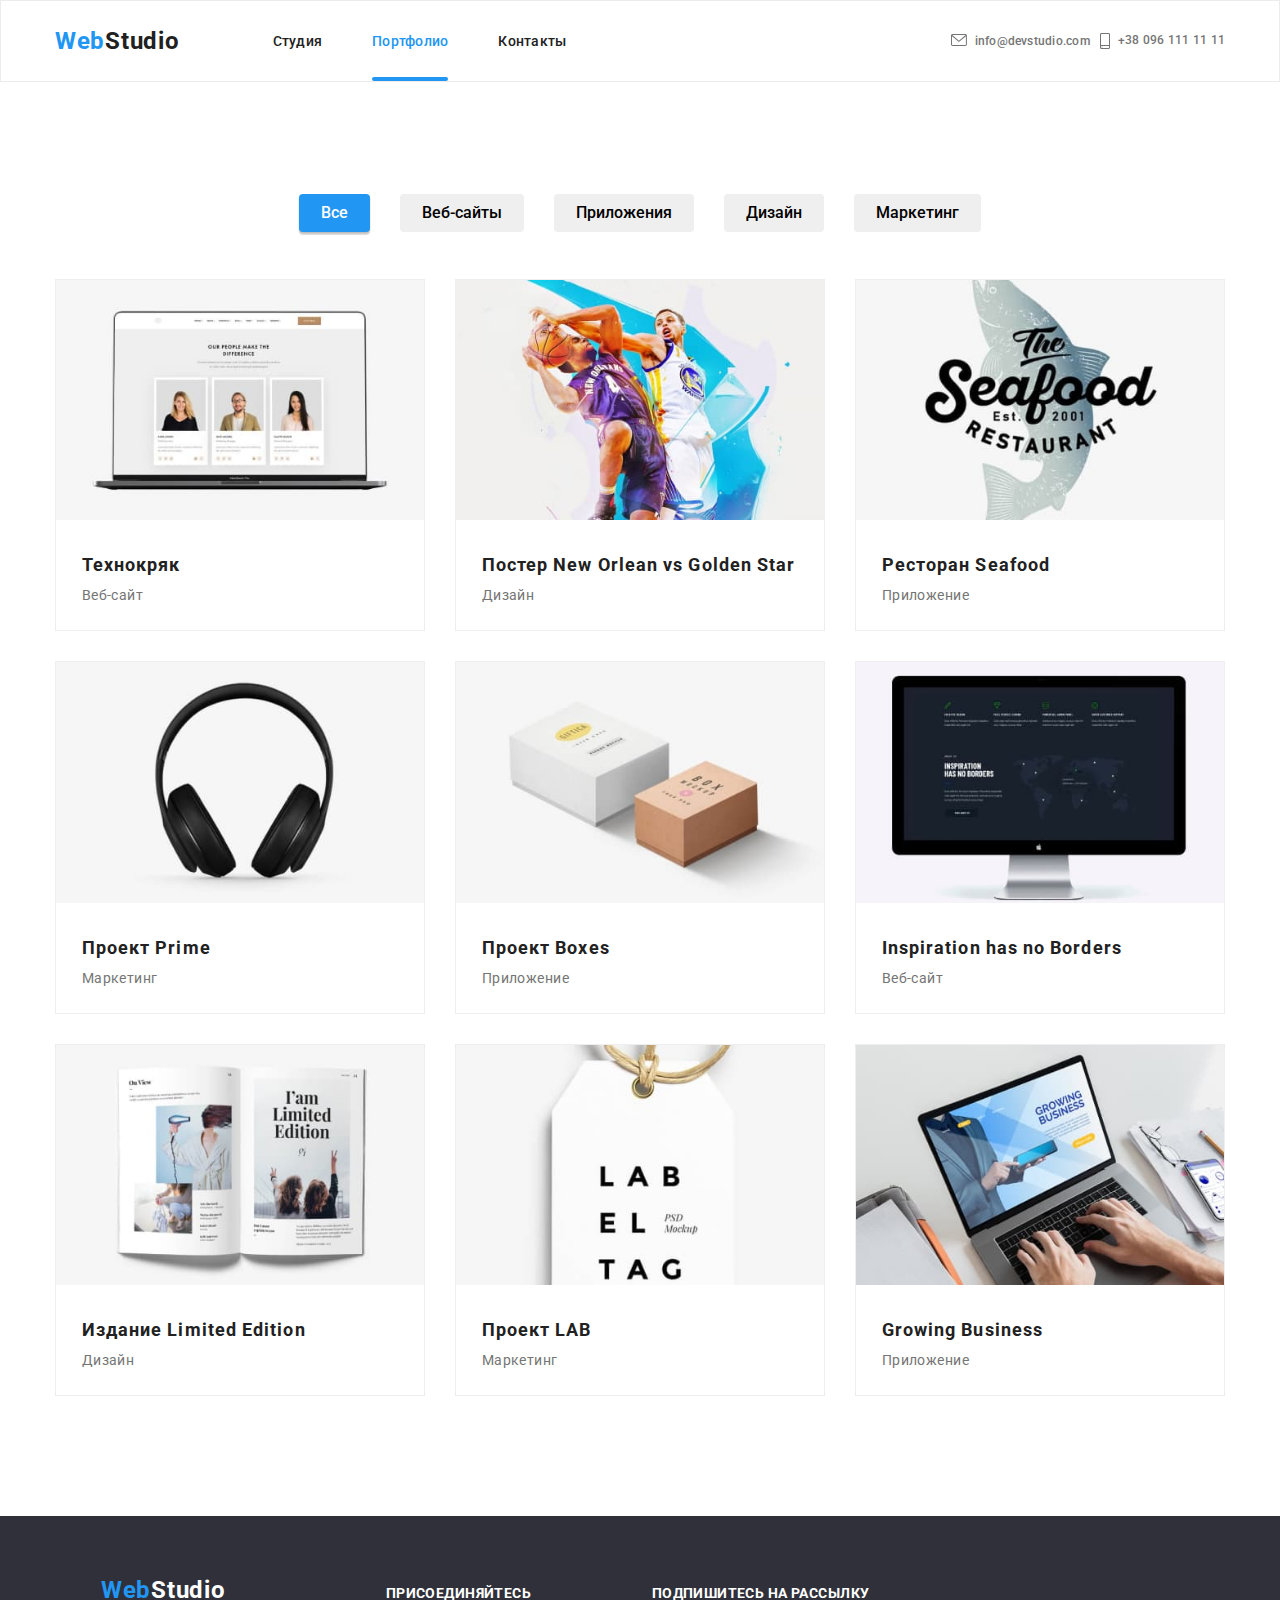
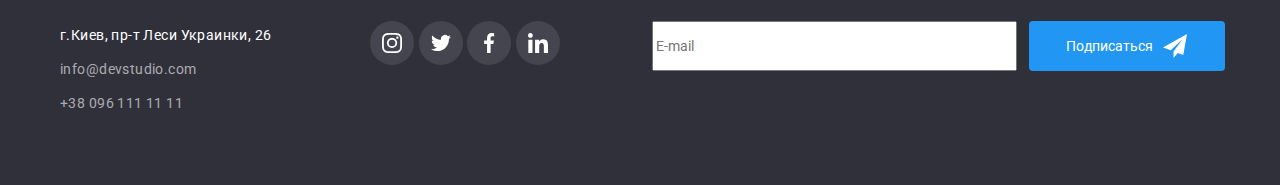
==== commit b8323756: "finish" ====
--- a/portfolio.html
+++ b/portfolio.html
@@ -99,7 +99,12 @@
         <ul class="project">
           <li class="project__item">
             <div class="project__img">
-              <img src="./images/img-8.jpg" alt="ноутбук с открытым сайтом" width="370" height="294">
+              <img
+              srcset="./images/img-8.jpg 1x,
+                ./images/img-8@2x.jpg 2x,
+                ./images/img-8@3x.jpg 3x" 
+              src="./images/img-8.jpg" 
+              alt="ноутбук с открытым сайтом" width="370" height="294">
               <div class="project__info">
                 <p>Ресурс предлагает комплексные предложения с разным уровнем функционала и сервисов. Все это позволит посетителю получить исчерпывающие сведения о компании или частном лице.</p>
               </div>
@@ -111,7 +116,12 @@
           </li>
           <li class="project__item">
             <div class="project__img">
-              <img src="./images/img-9.jpg" alt="ноутбук с открытым сайтом" width="370" height="294">
+              <img 
+              srcset="./images/img-9.jpg 1x,
+                ./images/img-9@2x.jpg 2x,
+                ./images/img-9@3x.jpg 3x"
+              src="./images/img-9.jpg" 
+              alt="ноутбук с открытым сайтом" width="370" height="294">
               <div class="project__info">
                 <p>Ресурс предлагает комплексные предложения с разным уровнем функционала и сервисов. Все это позволит посетителю
                   получить исчерпывающие сведения о компании или частном лице.</p>
@@ -124,7 +134,12 @@
           </li>
           <li class="project__item">
             <div class="project__img">
-              <img src="./images/img-10.jpg" alt="ноутбук с открытым сайтом" width="370" height="294">
+              <img 
+              srcset="./images/img-10.jpg 1x,
+                ./images/img-10@2x.jpg 2x,
+                ./images/img-10@3x.jpg 3x"
+              src="./images/img-10.jpg" 
+              alt="ноутбук с открытым сайтом" width="370" height="294">
               <div class="project__info">
                 <p>Ресурс предлагает комплексные предложения с разным уровнем функционала и сервисов. Все это позволит посетителю
                   получить исчерпывающие сведения о компании или частном лице.</p>
@@ -137,7 +152,12 @@
           </li>
           <li class="project__item">
             <div class="project__img">
-              <img src="./images/img-11.jpg" alt="ноутбук с открытым сайтом" width="370" height="294">
+              <img 
+              srcset="./images/img-11.jpg 1x,
+                ./images/img-11@2x.jpg 2x,
+                ./images/img-11@3x.jpg 3x"
+              src="./images/img-11.jpg" 
+              alt="ноутбук с открытым сайтом" width="370" height="294">
               <div class="project__info">
                 <p>Ресурс предлагает комплексные предложения с разным уровнем функционала и сервисов. Все это позволит посетителю
                   получить исчерпывающие сведения о компании или частном лице.</p>
@@ -150,7 +170,12 @@
           </li>
           <li class="project__item">
             <div class="project__img">
-              <img src="./images/img-12.jpg" alt="ноутбук с открытым сайтом" width="370" height="294">
+              <img 
+              srcset="./images/img-12.jpg 1x,
+                ./images/img-12@2x.jpg 2x,
+                ./images/img-12@3x.jpg 3x"
+              src="./images/img-12.jpg" 
+              alt="ноутбук с открытым сайтом" width="370" height="294">
               <div class="project__info">
                 <p>Ресурс предлагает комплексные предложения с разным уровнем функционала и сервисов. Все это позволит посетителю
                   получить исчерпывающие сведения о компании или частном лице.</p>
@@ -163,7 +188,12 @@
           </li>
           <li class="project__item">
             <div class="project__img">
-              <img src="./images/img-13.jpg" alt="ноутбук с открытым сайтом" width="370" height="294">
+              <img 
+              srcset="./images/img-13.jpg 1x,
+                ./images/img-13@2x.jpg 2x,
+                ./images/img-13@3x.jpg 3x"
+              src="./images/img-13.jpg" 
+              alt="ноутбук с открытым сайтом" width="370" height="294">
               <div class="project__info">
                 <p>Ресурс предлагает комплексные предложения с разным уровнем функционала и сервисов. Все это позволит посетителю
                   получить исчерпывающие сведения о компании или частном лице.</p>
@@ -176,7 +206,12 @@
           </li>
           <li class="project__item">
             <div class="project__img">
-              <img src="./images/img-14.jpg" alt="ноутбук с открытым сайтом" width="370" height="294">
+              <img 
+              srcset="./images/img-14.jpg 1x,
+                ./images/img-14@2x.jpg 2x,
+                ./images/img-14@3x.jpg 3x"
+              src="./images/img-14.jpg" 
+              alt="ноутбук с открытым сайтом" width="370" height="294">
               <div class="project__info">
                 <p>Ресурс предлагает комплексные предложения с разным уровнем функционала и сервисов. Все это позволит посетителю
                   получить исчерпывающие сведения о компании или частном лице.</p>
@@ -189,7 +224,12 @@
           </li>
           <li class="project__item">
             <div class="project__img">
-              <img src="./images/img-15.jpg" alt="ноутбук с открытым сайтом" width="370" height="294">
+              <img 
+              srcset="./images/img-15.jpg 1x,
+                ./images/img-15@2x.jpg 2x,
+                ./images/img-15@3x.jpg 3x"
+              src="./images/img-15.jpg"
+              alt="ноутбук с открытым сайтом" width="370" height="294">
               <div class="project__info">
                 <p>Ресурс предлагает комплексные предложения с разным уровнем функционала и сервисов. Все это позволит посетителю
                   получить исчерпывающие сведения о компании или частном лице.</p>
@@ -202,7 +242,12 @@
           </li>
           <li class="project__item">
             <div class="project__img">
-              <img src="./images/img-16.jpg" alt="ноутбук с открытым сайтом" width="370" height="294">
+              <img
+              srcset="./images/img-16.jpg 1x,
+                ./images/img-16@2x.jpg 2x,
+                ./images/img-16@3x.jpg 3x"
+              src="./images/img-16.jpg"
+              alt="ноутбук с открытым сайтом" width="370" height="294">
               <div class="project__info">
                 <p>Ресурс предлагает комплексные предложения с разным уровнем функционала и сервисов. Все это позволит посетителю
                   получить исчерпывающие сведения о компании или частном лице.</p>
@@ -217,7 +262,7 @@
       </div>     
     </section>
   </main>
-  <script src="./js/menu.js"></script>
+  <script src="./js/mobile-menu.js"></script>
     <!--Футер-->
 <footer class="footer">
   <div class="container footer__container">
--- a/css/main.min.css
+++ b/css/main.min.css
@@ -1 +1 @@
-/*! modern-normalize v1.1.0 | MIT License | https://github.com/sindresorhus/modern-normalize */*,::before,::after{-webkit-box-sizing:border-box;box-sizing:border-box}html{-moz-tab-size:4;-o-tab-size:4;tab-size:4}html{line-height:1.15;-webkit-text-size-adjust:100%}body{margin:0}body{font-family:system-ui,-apple-system,"Segoe UI",Roboto,Helvetica,Arial,sans-serif,"Apple Color Emoji","Segoe UI Emoji"}hr{height:0;color:inherit}abbr[title]{-webkit-text-decoration:underline dotted;text-decoration:underline dotted}b,strong{font-weight:bolder}code,kbd,samp,pre{font-family:ui-monospace,SFMono-Regular,Consolas,"Liberation Mono",Menlo,monospace;font-size:1em}small{font-size:80%}sub,sup{font-size:75%;line-height:0;position:relative;vertical-align:baseline}sub{bottom:-0.25em}sup{top:-0.5em}table{text-indent:0;border-color:inherit}button,input,optgroup,select,textarea{font-family:inherit;font-size:100%;line-height:1.15;margin:0}button,select{text-transform:none}button,[type=button],[type=reset],[type=submit]{-webkit-appearance:button}::-moz-focus-inner{border-style:none;padding:0}:-moz-focusring{outline:1px dotted ButtonText}:-moz-ui-invalid{box-shadow:none}legend{padding:0}progress{vertical-align:baseline}::-webkit-inner-spin-button,::-webkit-outer-spin-button{height:auto}[type=search]{-webkit-appearance:textfield;outline-offset:-2px}::-webkit-search-decoration{-webkit-appearance:none}::-webkit-file-upload-button{-webkit-appearance:button;font:inherit}summary{display:list-item}body{font-family:"Roboto",sans-serif;font-size:14px;letter-spacing:.03em;color:#757575}html{-webkit-box-sizing:border-box;box-sizing:border-box}*,*::before,*::after{-webkit-box-sizing:inherit;box-sizing:inherit}h1,h2,h3,p,ul{margin-top:0;margin-bottom:0}img{width:100%}.section{padding:60px 0}.section--indent{margin:60px 0}.logo{font-weight:700;font-size:24px;line-height:1.17;letter-spacing:.03em;text-decoration:none;color:#212121}.logo__part{color:#2196f3}.container{padding:0 15px;max-width:1200px;margin-left:auto;margin-right:auto}.container__mobile{display:-webkit-box;display:-ms-flexbox;display:flex;-webkit-box-align:center;-ms-flex-align:center;align-items:center;height:80px}@media screen and (max-width: 480px){.container__mobile{height:60px}}.header__mobile{margin-left:auto;margin-right:auto;min-height:60px}.header__btn{display:-webkit-box;display:-ms-flexbox;display:flex;height:40px;width:40px;-webkit-box-pack:center;-ms-flex-pack:center;justify-content:center;-webkit-box-align:center;-ms-flex-align:center;align-items:center;padding:0;border:0;border-radius:50%;margin-left:auto;background-color:rgba(255,255,255,.8)}.header--border{border:1px solid #ececec}@media screen and (min-width: 480px){.header__btn{display:none}.header__social{display:none}}.menu{z-index:50;width:100%}.menu__btn{display:none}.menu__page{display:-webkit-box;display:-ms-flexbox;display:flex;-webkit-box-pack:justify;-ms-flex-pack:justify;justify-content:space-between}@media screen and (max-width: 480px){.menu{position:fixed;top:0;left:0;height:100%;background-color:rgba(0,0,0,.2);opacity:1;-webkit-transition:opacity 250ms cubic-bezier(0.4, 0, 0.2, 1);transition:opacity 250ms cubic-bezier(0.4, 0, 0.2, 1)}.menu__btn{position:absolute;right:0;top:0;display:block;-webkit-box-pack:center;-ms-flex-pack:center;justify-content:center;-webkit-box-align:center;-ms-flex-align:center;align-items:center;border:0;background:none}.menu__btn:hover{fill:#2196f3}.menu__page{position:absolute;top:0;left:0;-webkit-box-orient:vertical;-webkit-box-direction:normal;-ms-flex-direction:column;flex-direction:column;-webkit-transform:translateX(0);transform:translateX(0);height:100%;width:100%;border-radius:4px;-webkit-box-shadow:0px 1px 3px rgba(0,0,0,.12),0px 1px 1px rgba(0,0,0,.14),0px 2px 1px rgba(0,0,0,.2);box-shadow:0px 1px 3px rgba(0,0,0,.12),0px 1px 1px rgba(0,0,0,.14),0px 2px 1px rgba(0,0,0,.2);background-color:#fff;-webkit-transition:-webkit-transform 250ms cubic-bezier(0.4, 0, 0.2, 1);transition:-webkit-transform 250ms cubic-bezier(0.4, 0, 0.2, 1);transition:transform 250ms cubic-bezier(0.4, 0, 0.2, 1);transition:transform 250ms cubic-bezier(0.4, 0, 0.2, 1), -webkit-transform 250ms cubic-bezier(0.4, 0, 0.2, 1)}.menu--is-hidden{opacity:0;pointer-events:none}.menu--is-hidden .menu__page{-webkit-transform:translateX(100%);transform:translateX(100%)}}.nav{display:-webkit-box;display:-ms-flexbox;display:flex;-webkit-box-align:center;-ms-flex-align:center;align-items:center}.nav__list{display:-webkit-box;display:-ms-flexbox;display:flex;padding:0;list-style:none}.nav__link{font-weight:500;font-size:14px;line-height:1.2;letter-spacing:.02em;text-decoration:none;color:#212121;-webkit-transition:color 250ms cubic-bezier(0.4, 0, 0.2, 1);transition:color 250ms cubic-bezier(0.4, 0, 0.2, 1)}.nav__link:hover,.nav__link:focus{color:#2196f3}.nav__link--current{color:#2196f3}@media screen and (min-width: 481px){.nav__link{position:relative;padding:32px 0}.nav__link--current::after{position:absolute;left:0;bottom:0;display:block;content:"";height:4px;width:100%;border-radius:2px;background-color:#2196f3}}@media screen and (max-width: 480px){.nav{-webkit-box-orient:vertical;-webkit-box-direction:normal;-ms-flex-direction:column;flex-direction:column}.nav__list{display:block;margin-top:48px;margin-bottom:50%}.nav__link{font-size:40px;color:#212121}.nav__link:hover{color:#2196f3}.nav__list .nav__item+.nav__item{margin-top:7%}}@media screen and (min-width: 481px)and (max-width: 769px){.nav{width:100%}.nav__list{width:100%;-webkit-box-pack:space-evenly;-ms-flex-pack:space-evenly;justify-content:space-evenly}}@media screen and (min-width: 769px){.nav{margin-left:93px}.nav__list{width:294px;-webkit-box-pack:justify;-ms-flex-pack:justify;justify-content:space-between}}.contact{display:-webkit-box;display:-ms-flexbox;display:flex;-ms-flex-wrap:wrap;flex-wrap:wrap;list-style:none;-webkit-box-pack:center;-ms-flex-pack:center;justify-content:center;margin:-5px;padding:0;-webkit-box-align:center;-ms-flex-align:center;align-items:center}.contact__item{margin:5px}.contact__link{display:-webkit-box;display:-ms-flexbox;display:flex;font-weight:500;font-size:12px;line-height:1.2;letter-spacing:.02em;color:#757575;text-decoration:none;-webkit-transition:color 250ms cubic-bezier(0.4, 0, 0.2, 1);transition:color 250ms cubic-bezier(0.4, 0, 0.2, 1)}.contact__link:hover,.contact__link:focus{color:#2196f3}.contact__icon{fill:currentColor;margin-right:8px}.contact__address{display:block;font-style:normal;margin-bottom:8px;font-size:14px;line-height:1.7;text-decoration:none;color:#fff}.contact__email{display:block;margin-bottom:8px;font-style:normal;text-decoration:none;line-height:1.7;color:rgba(255,255,255,.6)}.contact__tel{font-style:normal;text-decoration:none;line-height:1.7;color:rgba(255,255,255,.6)}@media screen and (max-width: 480px){.contact{margin-bottom:60px}.contact--indent{margin-bottom:32px}.contact--style{font-weight:500;font-size:34px;line-height:1.2;color:#2196f3}.contact__icon{display:none}}@media screen and (min-width: 481px)and (max-width: 769px){.contact__link--ident{margin-bottom:10px}}@media screen and (min-width: 813px){.contact__link{padding:32px 0}}.social{display:-webkit-box;display:-ms-flexbox;display:flex;list-style:none;padding:0}.social--color{fill:#2196f3}.social--indent{-webkit-box-pack:center;-ms-flex-pack:center;justify-content:center;-webkit-box-align:center;-ms-flex-align:center;align-items:center;padding-bottom:24px}.social .social__item--indent+.social__item--indent{margin-left:2.5%}.social--margin{margin-left:40px}.social__link{display:-webkit-box;display:-ms-flexbox;display:flex;font-weight:500;font-size:18px;line-height:1.2;letter-spacing:.02em;text-decoration:none;border-radius:50%;-webkit-transition:color 250ms cubic-bezier(0.4, 0, 0.2, 1),background-color 250ms cubic-bezier(0.4, 0, 0.2, 1);transition:color 250ms cubic-bezier(0.4, 0, 0.2, 1),background-color 250ms cubic-bezier(0.4, 0, 0.2, 1)}.social__link:hover,.social__link:focus{color:#fff;background-color:#2196f3}.social__link--color{color:#757575}.social__link--size{height:44px;width:44px;-webkit-box-pack:center;-ms-flex-pack:center;justify-content:center;-webkit-box-align:center;-ms-flex-align:center;align-items:center}.social__link--bg{background-color:rgba(255,255,255,.1);border-radius:50%}.social__link--bg:hover{color:#fff;background-color:#2196f3}.social__item{display:-webkit-box;display:-ms-flexbox;display:flex}.social__border{margin:0 10px;display:block;height:22px;width:1px;border:1px solid rgba(33,33,33,.2)}.social__icon{fill:currentColor;height:20px;width:20px}.hero{margin-left:auto;margin-right:auto;background-color:#c4c4c4}.hero--overlay{display:block;height:400px;width:auto;background-image:-webkit-gradient(linear, left top, right top, from(rgba(47, 48, 58, 0.4)), to(rgba(47, 48, 58, 0.4))),url(.././images/Img-hero.jpg);background-image:linear-gradient(to right, rgba(47, 48, 58, 0.4), rgba(47, 48, 58, 0.4)),url(.././images/Img-hero.jpg);background-size:cover;background-position:50%;background-repeat:no-repeat}.hero__content{padding:118px 60px;text-align:center}.hero__title{max-width:650px;font-weight:900;font-size:26px;line-height:1.6;text-align:center;letter-spacing:.06em;text-transform:uppercase;color:#fff;margin:0 auto;margin-bottom:30px}.button{padding:0;border:0;border-radius:4px;cursor:pointer}.button--size{height:50px;width:200px}.button--color{color:#fff;background-color:#2196f3;-webkit-transition:background-color 250ms cubic-bezier(0.4, 0, 0.2, 1);transition:background-color 250ms cubic-bezier(0.4, 0, 0.2, 1)}.button--color:hover,.button--color:focus{background-color:#188ce8}.button--font{font-weight:700;font-size:16px;line-height:1.9;letter-spacing:.06em}.benefits__header{display:none}.benefits__list{display:-webkit-box;display:-ms-flexbox;display:flex;-webkit-box-pack:center;-ms-flex-pack:center;justify-content:center;-ms-flex-wrap:wrap;flex-wrap:wrap;margin:-15px;padding:0;list-style:none}.benefits__item{margin:15px;max-width:450px}.benefits__pic{display:-webkit-box;display:-ms-flexbox;display:flex;-webkit-box-pack:center;-ms-flex-pack:center;justify-content:center;-webkit-box-align:center;-ms-flex-align:center;align-items:center;height:120px;margin-bottom:30px;border-radius:4px;background-color:#f5f4fa}.benefits__title{font-weight:700;font-size:14px;line-height:1.2;text-align:center;letter-spacing:.03em;text-transform:uppercase;color:#212121}.benefits__text{font-size:14px;line-height:1.7;letter-spacing:.03em}@media screen and (min-width: 481px){.benefits__item{max-width:calc((100% - 60px)/2)}}@media screen and (min-width: 768px){.benefits__item{max-width:calc((100% - 120px)/4)}}.work{display:none;text-align:center}.work__title{margin-bottom:50px;font-weight:700;font-size:36px;line-height:1.2;color:#212121}.work__list{display:-webkit-box;display:-ms-flexbox;display:flex;-ms-flex-wrap:wrap;flex-wrap:wrap;margin:-15px;padding:0;list-style:none}.work__item{position:relative;margin:15px;height:294px;width:calc((100% - 90px)/3)}.work__text{position:absolute;left:0;bottom:0;display:-webkit-box;display:-ms-flexbox;display:flex;-webkit-box-align:center;-ms-flex-align:center;align-items:center;-webkit-box-pack:center;-ms-flex-pack:center;justify-content:center;height:70px;width:100%;font-weight:700;font-size:14px;line-height:16px;text-transform:uppercase;color:#fff;background-color:rgba(47,48,58,.8)}@media screen and (min-width: 769px){.work{display:block}}.team{background-color:#f5f4fa;text-align:center}.team__img{margin-bottom:30px}.team__title{margin-bottom:30px;font-weight:700;font-size:28px;line-height:1.2;color:#212121}.team__list{display:-webkit-box;display:-ms-flexbox;display:flex;-ms-flex-wrap:wrap;flex-wrap:wrap;-webkit-box-pack:center;-ms-flex-pack:center;justify-content:center;margin:-15px;padding:0;list-style:none}.team__item{margin:15px;max-height:622px;max-width:450px;-webkit-box-shadow:0px 1px 3px rgba(0,0,0,.12),0px 1px 1px rgba(0,0,0,.14),0px 2px 1px rgba(0,0,0,.2);box-shadow:0px 1px 3px rgba(0,0,0,.12),0px 1px 1px rgba(0,0,0,.14),0px 2px 1px rgba(0,0,0,.2);border-radius:0px 0px 4px 4px;background-color:#fff}.team__name{margin-bottom:10px;font-weight:500;font-size:16px;line-height:1.2;color:#212121}.team__position{margin-bottom:16px;font-size:16px;line-height:1.2}@media screen and (min-width: 481px)and (max-width: 768px){.team__item{max-width:calc((100% - 60px)/2)}}@media screen and (min-width: 769px){.team__item{max-width:calc((100% - 120px)/4)}}.clients__title{margin-bottom:30px;font-weight:700;font-size:28px;line-height:1.2;text-align:center;color:#212121}.clients__list{display:-webkit-box;display:-ms-flexbox;display:flex;-webkit-box-pack:center;-ms-flex-pack:center;justify-content:center;padding:0;margin:-15px;-ms-flex-wrap:wrap;flex-wrap:wrap;list-style:none}.clients__item{margin:15px;width:calc((100% - 60px)/2)}.clients__link{display:-webkit-box;display:-ms-flexbox;display:flex;height:92px;-webkit-box-pack:center;-ms-flex-pack:center;justify-content:center;-webkit-box-align:center;-ms-flex-align:center;align-items:center;border:1px solid #afb1b8;border-radius:4px;color:#afb1b8;-webkit-transition:color 250ms cubic-bezier(0.4, 0, 0.2, 1),border 250ms cubic-bezier(0.4, 0, 0.2, 1);transition:color 250ms cubic-bezier(0.4, 0, 0.2, 1),border 250ms cubic-bezier(0.4, 0, 0.2, 1)}.clients__link:hover,.clients__link:focus{color:#2196f3;border-color:#2196f3}.clients__icon{fill:currentColor}@media screen and (min-width: 480px)and (max-width: 768px){.clients__item{width:calc((100% - 90px)/3)}}@media screen and (min-width: 769px){.clients__item{width:calc((100% - 180px)/6)}}.modal{z-index:100;position:fixed;top:0;left:0;padding:93px 15px;width:100%;height:100%;background-color:rgba(0,0,0,.2);opacity:1;-webkit-transition:opacity 250ms cubic-bezier(0.4, 0, 0.2, 1);transition:opacity 250ms cubic-bezier(0.4, 0, 0.2, 1)}.modal--is-hidden{opacity:0;pointer-events:none}.modal--is-hidden .modal__page{-webkit-transform:translate(-50%, -50%) scale(0.25);transform:translate(-50%, -50%) scale(0.25)}.modal__page{position:absolute;top:50%;left:50%;-webkit-transform:translate(-50%, -50%) scale(1);transform:translate(-50%, -50%) scale(1);min-height:calc(100% - 15px);min-width:85%;border-radius:4px;-webkit-box-shadow:0px 1px 3px rgba(0,0,0,.12),0px 1px 1px rgba(0,0,0,.14),0px 2px 1px rgba(0,0,0,.2);box-shadow:0px 1px 3px rgba(0,0,0,.12),0px 1px 1px rgba(0,0,0,.14),0px 2px 1px rgba(0,0,0,.2);background-color:#fff;-webkit-transition:-webkit-transform 250ms cubic-bezier(0.4, 0, 0.2, 1);transition:-webkit-transform 250ms cubic-bezier(0.4, 0, 0.2, 1);transition:transform 250ms cubic-bezier(0.4, 0, 0.2, 1);transition:transform 250ms cubic-bezier(0.4, 0, 0.2, 1), -webkit-transform 250ms cubic-bezier(0.4, 0, 0.2, 1)}.modal__btn{position:absolute;top:8px;right:8px;display:-webkit-box;display:-ms-flexbox;display:flex;-webkit-box-pack:center;-ms-flex-pack:center;justify-content:center;-webkit-box-align:center;-ms-flex-align:center;align-items:center;height:32px;width:32px;color:#212121;border-radius:50%;border:1px solid rgba(0,0,0,.1);background-color:#fff}.modal__btn svg{fill:currentColor;-ms-flex-negative:0;flex-shrink:0}.modal__content{text-align:center;padding:40px}.modal__title{display:inline-block;margin-bottom:12px;font-weight:700;font-size:20px;line-height:1.5;color:#212121}.modal__field{display:-webkit-box;display:-ms-flexbox;display:flex;-webkit-box-orient:vertical;-webkit-box-direction:normal;-ms-flex-direction:column;flex-direction:column;-webkit-box-pack:center;-ms-flex-pack:center;justify-content:center}.modal__label{position:relative;display:-webkit-box;display:-ms-flexbox;display:flex;-webkit-box-orient:vertical;-webkit-box-direction:normal;-ms-flex-direction:column;flex-direction:column;text-align:start;margin-top:10px;margin-bottom:4px;font-size:12px;line-height:14px;letter-spacing:.1px}.modal__input{margin-top:4px;padding-left:42px;width:auto;height:40px;border:1px solid rgba(33,33,33,.2);outline:0;border-radius:4px;-webkit-transition:border 250ms cubic-bezier(0.4, 0, 0.2, 1);transition:border 250ms cubic-bezier(0.4, 0, 0.2, 1)}.modal__input:focus-within{border-color:#2196f3}.modal__input:focus-within+.modal__icon{color:#2196f3}.modal__icon{position:absolute;left:12px;top:50%;fill:currentColor;-webkit-transition:color 250ms cubic-bezier(0.4, 0, 0.2, 1);transition:color 250ms cubic-bezier(0.4, 0, 0.2, 1)}.modal__textarea{padding:12px 16px;height:120px;margin-top:4px;margin-bottom:20px;border:1px solid rgba(33,33,33,.2);outline:0;border-radius:4px;resize:none;-webkit-transition:border 250ms cubic-bezier(0.4, 0, 0.2, 1);transition:border 250ms cubic-bezier(0.4, 0, 0.2, 1)}.modal__textarea:focus-within{border-color:#2196f3}.modal__contract{margin-left:3px;color:#2196f3}.modal__button{margin-left:auto;margin-right:auto}.modal__policy{position:absolute;width:1px;height:1px;margin:-1px;border:0;padding:0;clip:rect(0 0 0 0);overflow:hidden}.modal__checkbox{display:-webkit-box;display:-ms-flexbox;display:flex;-webkit-box-pack:center;-ms-flex-pack:center;justify-content:center;-webkit-box-align:center;-ms-flex-align:center;align-items:center;margin-bottom:31px;font-weight:400;font-size:12px;line-height:1.2;letter-spacing:.03em}.modal__policy:checked+.modal__accept{border-color:#2196f3;background-image:url(./../images/check.svg);background-size:contain;background-color:#2196f3;background-origin:border-box}.modal__accept{margin-right:8px;min-height:15px;min-width:16px;border-radius:4px;border:2px solid #212121;-webkit-transition:border 250ms cubic-bezier(0.4, 0, 0.2, 1),background-color 250ms cubic-bezier(0.4, 0, 0.2, 1);transition:border 250ms cubic-bezier(0.4, 0, 0.2, 1),background-color 250ms cubic-bezier(0.4, 0, 0.2, 1)}.footer{background-color:#2f303a;text-align:center}.footer__container{padding:60px 15px}.footer__logo{display:block;margin-bottom:20px;color:#fff}.footer__contact{-webkit-box-orient:vertical;-webkit-box-direction:normal;-ms-flex-direction:column;flex-direction:column;padding:0;text-decoration:none}.footer__title{margin-bottom:20px;font-weight:700;font-size:14px;line-height:16px;letter-spacing:.03em;text-transform:uppercase;color:#fff}.footer__social{display:-webkit-box;display:-ms-flexbox;display:flex;-webkit-box-orient:vertical;-webkit-box-direction:normal;-ms-flex-direction:column;flex-direction:column;-webkit-box-align:center;-ms-flex-align:center;align-items:center;margin-bottom:60px}.footer__form{-webkit-box-orient:vertical;-webkit-box-direction:normal;-ms-flex-direction:column;flex-direction:column;-webkit-box-align:center;-ms-flex-align:center;align-items:center;width:100%}.footer__email{height:50px;width:100%;margin-bottom:20px}.footer__button{display:-webkit-box;display:-ms-flexbox;display:flex;-webkit-box-pack:center;-ms-flex-pack:center;justify-content:center;-webkit-box-align:center;-ms-flex-align:center;align-items:center;height:50px;width:200px;color:#fff;background-color:#2196f3}.footer__icon{fill:currentColor;margin-left:10px}.footer__block{display:-webkit-box;display:-ms-flexbox;display:flex;-webkit-box-orient:vertical;-webkit-box-direction:normal;-ms-flex-direction:column;flex-direction:column;-webkit-box-pack:center;-ms-flex-pack:center;justify-content:center;-webkit-box-align:center;-ms-flex-align:center;align-items:center}.footer__link{color:#fff}.footer__link:hover,.footer__link:focus{background-color:#2196f3}@media screen and (min-width: 481px)and (max-width: 768px){.footer__email{width:450px}.footer--flex{display:-webkit-box;display:-ms-flexbox;display:flex;-webkit-box-align:baseline;-ms-flex-align:baseline;align-items:baseline;-webkit-box-pack:center;-ms-flex-pack:center;justify-content:center}.footer__social{margin-left:22%}}@media screen and (min-width: 769px){.footer__container{display:-webkit-box;display:-ms-flexbox;display:flex;-webkit-box-align:baseline;-ms-flex-align:baseline;align-items:baseline;-webkit-box-pack:justify;-ms-flex-pack:justify;justify-content:space-between}.footer__title{text-align:left}.footer__mailing{width:49%}.footer__form{display:inline;-webkit-box-align:baseline;-ms-flex-align:baseline;align-items:baseline;width:65%;-webkit-box-pack:justify;-ms-flex-pack:justify;justify-content:space-between}.footer--flex{display:-webkit-box;display:-ms-flexbox;display:flex;-webkit-box-orient:horizontal;-webkit-box-direction:normal;-ms-flex-direction:row;flex-direction:row;-webkit-box-align:baseline;-ms-flex-align:baseline;align-items:baseline;-webkit-box-pack:justify;-ms-flex-pack:justify;justify-content:space-between;width:40%}.footer__subscribe{display:block;width:350px}.footer__email{width:100%;resize:vertical}.footer__button{margin-left:12px}.footer__block{-webkit-box-orient:horizontal;-webkit-box-direction:normal;-ms-flex-direction:row;flex-direction:row;-webkit-box-align:baseline;-ms-flex-align:baseline;align-items:baseline;-webkit-box-pack:justify;-ms-flex-pack:justify;justify-content:space-between}}.portfolio__list{display:-webkit-box;display:-ms-flexbox;display:flex;-ms-flex-wrap:wrap;flex-wrap:wrap;-webkit-box-pack:center;-ms-flex-pack:center;justify-content:center;padding:0;margin:-15px;margin-bottom:40px;list-style:none}.portfolio__item{margin:7px 15px}.portfolio__button{-webkit-transition:color 250ms cubic-bezier(0.4, 0, 0.2, 1),background-color 250ms cubic-bezier(0.4, 0, 0.2, 1),-webkit-box-shadow 250ms cubic-bezier(0.4, 0, 0.2, 1);transition:color 250ms cubic-bezier(0.4, 0, 0.2, 1),background-color 250ms cubic-bezier(0.4, 0, 0.2, 1),-webkit-box-shadow 250ms cubic-bezier(0.4, 0, 0.2, 1);transition:color 250ms cubic-bezier(0.4, 0, 0.2, 1),background-color 250ms cubic-bezier(0.4, 0, 0.2, 1),box-shadow 250ms cubic-bezier(0.4, 0, 0.2, 1);transition:color 250ms cubic-bezier(0.4, 0, 0.2, 1),background-color 250ms cubic-bezier(0.4, 0, 0.2, 1),box-shadow 250ms cubic-bezier(0.4, 0, 0.2, 1),-webkit-box-shadow 250ms cubic-bezier(0.4, 0, 0.2, 1)}.portfolio__button--current{background-color:#2196f3;color:#fff;-webkit-box-shadow:0px 3px 1px rgba(0,0,0,.1),0px 1px 2px rgba(0,0,0,.08),0px 2px 2px rgba(0,0,0,.12);box-shadow:0px 3px 1px rgba(0,0,0,.1),0px 1px 2px rgba(0,0,0,.08),0px 2px 2px rgba(0,0,0,.12)}.portfolio__button:hover,.portfolio__button:focus{background-color:#2196f3;color:#fff;-webkit-box-shadow:0px 3px 1px rgba(0,0,0,.1),0px 1px 2px rgba(0,0,0,.08),0px 2px 2px rgba(0,0,0,.12);box-shadow:0px 3px 1px rgba(0,0,0,.1),0px 1px 2px rgba(0,0,0,.08),0px 2px 2px rgba(0,0,0,.12)}.portfolio__button--text{padding:6px 22px;font-weight:500;font-size:16px;line-height:26px}.project{padding:0;margin:-15px;display:-webkit-box;display:-ms-flexbox;display:flex;-ms-flex-wrap:wrap;flex-wrap:wrap;-webkit-box-align:center;-ms-flex-align:center;align-items:center;-webkit-box-pack:center;-ms-flex-pack:center;justify-content:center}.project__item{margin:15px;max-height:404px;width:370px;border:1px solid #eee;list-style:none;cursor:pointer;-webkit-transition:-webkit-box-shadow 250ms cubic-bezier(0.4, 0, 0.2, 1);transition:-webkit-box-shadow 250ms cubic-bezier(0.4, 0, 0.2, 1);transition:box-shadow 250ms cubic-bezier(0.4, 0, 0.2, 1);transition:box-shadow 250ms cubic-bezier(0.4, 0, 0.2, 1), -webkit-box-shadow 250ms cubic-bezier(0.4, 0, 0.2, 1)}.project__item:hover,.project__item:focus{-webkit-box-shadow:0px 1px 1px rgba(0,0,0,.12),0px 4px 4px rgba(0,0,0,.06),1px 4px 6px rgba(0,0,0,.16);box-shadow:0px 1px 1px rgba(0,0,0,.12),0px 4px 4px rgba(0,0,0,.06),1px 4px 6px rgba(0,0,0,.16);opacity:1}.project__img{position:relative;overflow:hidden}.project__img>img{display:block;-o-object-fit:cover;object-fit:cover;-o-object-position:center;object-position:center}.project__img:hover .project__info{-webkit-transform:translateY(calc(100% - 294px));transform:translateY(calc(100% - 294px))}.project__info{position:absolute;pointer-events:none;top:0;left:0;height:294px;width:100%;padding:63px 24px;font-size:18px;line-height:1.56;color:#fff;background-color:rgba(33,150,243,.9);-webkit-transform:translateY(100%);transform:translateY(100%);-webkit-transition:opacity 250ms cubic-bezier(0.4, 0, 0.2, 1),-webkit-transform 250ms cubic-bezier(0.4, 0, 0.2, 1);transition:opacity 250ms cubic-bezier(0.4, 0, 0.2, 1),-webkit-transform 250ms cubic-bezier(0.4, 0, 0.2, 1);transition:transform 250ms cubic-bezier(0.4, 0, 0.2, 1),opacity 250ms cubic-bezier(0.4, 0, 0.2, 1);transition:transform 250ms cubic-bezier(0.4, 0, 0.2, 1),opacity 250ms cubic-bezier(0.4, 0, 0.2, 1),-webkit-transform 250ms cubic-bezier(0.4, 0, 0.2, 1)}.project__card{padding-top:20px;padding-bottom:20px;padding-left:24px}.project__name{margin-bottom:4px;font-weight:700;font-size:18px;line-height:2;letter-spacing:.06em;color:#212121}@media screen and (min-width: 481px)and (max-width: 768px){.project__item{width:calc((100% - 60px)/2)}}@media screen and (min-width: 769px){.project__item{width:calc((100% - 90px)/3)}}/*# sourceMappingURL=main.min.css.map */+/*! modern-normalize v1.1.0 | MIT License | https://github.com/sindresorhus/modern-normalize */*,::before,::after{-webkit-box-sizing:border-box;box-sizing:border-box}html{-moz-tab-size:4;-o-tab-size:4;tab-size:4}html{line-height:1.15;-webkit-text-size-adjust:100%}body{margin:0}body{font-family:system-ui,-apple-system,"Segoe UI",Roboto,Helvetica,Arial,sans-serif,"Apple Color Emoji","Segoe UI Emoji"}hr{height:0;color:inherit}abbr[title]{-webkit-text-decoration:underline dotted;text-decoration:underline dotted}b,strong{font-weight:bolder}code,kbd,samp,pre{font-family:ui-monospace,SFMono-Regular,Consolas,"Liberation Mono",Menlo,monospace;font-size:1em}small{font-size:80%}sub,sup{font-size:75%;line-height:0;position:relative;vertical-align:baseline}sub{bottom:-0.25em}sup{top:-0.5em}table{text-indent:0;border-color:inherit}button,input,optgroup,select,textarea{font-family:inherit;font-size:100%;line-height:1.15;margin:0}button,select{text-transform:none}button,[type=button],[type=reset],[type=submit]{-webkit-appearance:button}::-moz-focus-inner{border-style:none;padding:0}:-moz-focusring{outline:1px dotted ButtonText}:-moz-ui-invalid{box-shadow:none}legend{padding:0}progress{vertical-align:baseline}::-webkit-inner-spin-button,::-webkit-outer-spin-button{height:auto}[type=search]{-webkit-appearance:textfield;outline-offset:-2px}::-webkit-search-decoration{-webkit-appearance:none}::-webkit-file-upload-button{-webkit-appearance:button;font:inherit}summary{display:list-item}body{font-family:"Roboto",sans-serif;font-size:14px;letter-spacing:.03em;color:#757575}body.modal-open,body.menu-open{overflow:hidden}html{-webkit-box-sizing:border-box;box-sizing:border-box}*,*::before,*::after{-webkit-box-sizing:inherit;box-sizing:inherit}h1,h2,h3,p,ul{margin-top:0;margin-bottom:0}img{display:block;max-width:100%;height:auto}.section{padding:60px 0}.section--indent{margin:60px 0}.logo{font-weight:700;font-size:24px;line-height:1.17;letter-spacing:.03em;text-decoration:none;color:#212121}.logo__part{color:#2196f3}.container{padding:0 15px;max-width:1200px;margin-left:auto;margin-right:auto}.container__mobile{display:-webkit-box;display:-ms-flexbox;display:flex;-webkit-box-align:center;-ms-flex-align:center;align-items:center;height:80px}@media screen and (max-width: 480px){.container__mobile{height:60px}}.header__mobile{min-height:60px}.header__btn{display:-webkit-box;display:-ms-flexbox;display:flex;height:40px;width:40px;-webkit-box-pack:center;-ms-flex-pack:center;justify-content:center;-webkit-box-align:center;-ms-flex-align:center;align-items:center;padding:0;border:0;border-radius:50%;margin-left:auto;background-color:rgba(255,255,255,.8)}.header--border{border:1px solid #ececec}@media screen and (min-width: 481px){.header__btn{display:none}.header__social{display:none}}.menu{z-index:50;width:100%}.menu__btn{display:none}.menu__page{display:-webkit-box;display:-ms-flexbox;display:flex;-webkit-box-pack:justify;-ms-flex-pack:justify;justify-content:space-between}@media screen and (max-width: 480px){.menu{position:fixed;top:0;left:0;height:100%;background-color:rgba(0,0,0,.2);opacity:1;-webkit-transition:opacity 250ms cubic-bezier(0.4, 0, 0.2, 1);transition:opacity 250ms cubic-bezier(0.4, 0, 0.2, 1)}.menu__btn{position:absolute;right:0;top:0;display:block;-webkit-box-pack:center;-ms-flex-pack:center;justify-content:center;-webkit-box-align:center;-ms-flex-align:center;align-items:center;border:0;background:none}.menu__btn:hover{fill:#2196f3}.menu__page{position:absolute;top:0;left:0;-webkit-box-orient:vertical;-webkit-box-direction:normal;-ms-flex-direction:column;flex-direction:column;-webkit-transform:translateX(0);transform:translateX(0);height:100%;width:100%;border-radius:4px;-webkit-box-shadow:0px 1px 3px rgba(0,0,0,.12),0px 1px 1px rgba(0,0,0,.14),0px 2px 1px rgba(0,0,0,.2);box-shadow:0px 1px 3px rgba(0,0,0,.12),0px 1px 1px rgba(0,0,0,.14),0px 2px 1px rgba(0,0,0,.2);background-color:#fff;-webkit-transition:-webkit-transform 250ms cubic-bezier(0.4, 0, 0.2, 1);transition:-webkit-transform 250ms cubic-bezier(0.4, 0, 0.2, 1);transition:transform 250ms cubic-bezier(0.4, 0, 0.2, 1);transition:transform 250ms cubic-bezier(0.4, 0, 0.2, 1), -webkit-transform 250ms cubic-bezier(0.4, 0, 0.2, 1)}.menu--is-hidden{opacity:0;pointer-events:none}.menu--is-hidden .menu__page{-webkit-transform:translateX(100%);transform:translateX(100%)}}.nav{display:-webkit-box;display:-ms-flexbox;display:flex;-webkit-box-align:center;-ms-flex-align:center;align-items:center}.nav__list{display:-webkit-box;display:-ms-flexbox;display:flex;padding:0;list-style:none}.nav__link{font-weight:500;font-size:14px;line-height:1.2;letter-spacing:.02em;text-decoration:none;color:#212121;-webkit-transition:color 250ms cubic-bezier(0.4, 0, 0.2, 1);transition:color 250ms cubic-bezier(0.4, 0, 0.2, 1)}.nav__link:hover,.nav__link:focus{color:#2196f3}.nav__link--current{color:#2196f3}@media screen and (min-width: 481px){.nav__link{position:relative;padding:32px 0}.nav__link--current::after{position:absolute;left:0;bottom:0;display:block;content:"";height:4px;width:100%;border-radius:2px;background-color:#2196f3}}@media screen and (max-width: 480px){.nav{-webkit-box-orient:vertical;-webkit-box-direction:normal;-ms-flex-direction:column;flex-direction:column;-webkit-box-align:start;-ms-flex-align:start;align-items:flex-start}.nav__list{display:block;margin-left:40px;margin-top:48px;margin-bottom:40%}.nav__link{font-size:40px}.nav__list .nav__item+.nav__item{margin-top:7%}}@media screen and (min-width: 481px)and (max-width: 769px){.nav{width:100%}.nav__list{width:100%;-webkit-box-pack:space-evenly;-ms-flex-pack:space-evenly;justify-content:space-evenly}}@media screen and (min-width: 769px){.nav{margin-left:93px}.nav__list{width:294px;-webkit-box-pack:justify;-ms-flex-pack:justify;justify-content:space-between}}.contact{display:-webkit-box;display:-ms-flexbox;display:flex;-ms-flex-wrap:wrap;flex-wrap:wrap;list-style:none;margin:-5px;padding:0;-webkit-box-align:center;-ms-flex-align:center;align-items:center}.contact__item{margin:5px}.contact__link{display:-webkit-box;display:-ms-flexbox;display:flex;font-weight:500;font-size:12px;line-height:1.2;letter-spacing:.02em;color:#757575;text-decoration:none;-webkit-transition:color 250ms cubic-bezier(0.4, 0, 0.2, 1);transition:color 250ms cubic-bezier(0.4, 0, 0.2, 1)}.contact__link:hover,.contact__link:focus{color:#2196f3}.contact__icon{fill:currentColor;margin-right:8px}.contact__address{display:block;font-style:normal;margin-bottom:8px;font-size:14px;line-height:1.7;text-decoration:none;color:#fff}.contact__email{display:block;margin-bottom:8px;font-style:normal;text-decoration:none;line-height:1.7;color:rgba(255,255,255,.6)}.contact__tel{font-style:normal;text-decoration:none;line-height:1.7;color:rgba(255,255,255,.6)}@media screen and (max-width: 480px){.contact{-webkit-box-orient:vertical;-webkit-box-direction:normal;-ms-flex-direction:column;flex-direction:column;-webkit-box-align:start;-ms-flex-align:start;align-items:flex-start;margin-left:40px;margin-bottom:10%}.contact__link{font-size:24px}.contact__link--style{font-size:34px;color:#2196f3}.contact--indent{margin-bottom:32px}.contact--style{font-weight:500;font-size:34px;line-height:1.2;color:#2196f3}.contact__icon{display:none}}@media screen and (min-width: 481px){.contact__email{margin-bottom:0}.contact__address{margin-bottom:0;text-align:start}}@media screen and (min-width: 481px)and (max-width: 769px){.contact__link--ident{margin-bottom:10px}}@media screen and (min-width: 813px){.contact__link{padding:32px 0}}.social{display:-webkit-box;display:-ms-flexbox;display:flex;list-style:none;padding:0}.social--color{fill:#2196f3}.social--indent{-webkit-box-pack:center;-ms-flex-pack:center;justify-content:center;-webkit-box-align:center;-ms-flex-align:center;align-items:center;padding-bottom:24px}.social .social__item--indent+.social__item--indent{margin-left:2.5%}.social--margin{margin-left:40px}.social__link{display:-webkit-box;display:-ms-flexbox;display:flex;font-weight:500;font-size:18px;line-height:1.2;letter-spacing:.02em;text-decoration:none;border-radius:50%;-webkit-transition:color 250ms cubic-bezier(0.4, 0, 0.2, 1),background-color 250ms cubic-bezier(0.4, 0, 0.2, 1);transition:color 250ms cubic-bezier(0.4, 0, 0.2, 1),background-color 250ms cubic-bezier(0.4, 0, 0.2, 1)}.social__link:hover,.social__link:focus{color:#fff;background-color:#2196f3}.social__link--color{color:#757575}.social__link--size{height:44px;width:44px;-webkit-box-pack:center;-ms-flex-pack:center;justify-content:center;-webkit-box-align:center;-ms-flex-align:center;align-items:center}.social__link--bg{background-color:rgba(255,255,255,.1);border-radius:50%}.social__link--bg:hover{color:#fff;background-color:#2196f3}.social__item{display:-webkit-box;display:-ms-flexbox;display:flex}.social__border{margin:0 10px;display:block;height:22px;width:1px;border:1px solid rgba(33,33,33,.2)}.social__icon{fill:currentColor;height:20px;width:20px}@media screen and (max-width: 480px){.social{margin-bottom:48px;-webkit-box-pack:center;-ms-flex-pack:center;justify-content:center}.social--margin{margin-left:0}}.hero{margin-left:auto;margin-right:auto;background-color:#c4c4c4}.hero--overlay{display:block;height:400px;width:100%;background-image:-webkit-gradient(linear, left top, right top, from(rgba(47, 48, 58, 0.4)), to(rgba(47, 48, 58, 0.4))),url(.././images/mobile-hero.jpg);background-image:linear-gradient(to right, rgba(47, 48, 58, 0.4), rgba(47, 48, 58, 0.4)),url(.././images/mobile-hero.jpg);background-size:cover;background-position:50%;background-repeat:no-repeat}@media(min-device-pixel-ratio: 2),(-webkit-min-device-pixel-ratio: 2),(min-resolution: 192dpi),(min-resolution: 2dppx){.hero--overlay{background-image:url(".././images/mobile-hero@2x.jpg")}}@media(min-device-pixel-ratio: 3),(-webkit-min-device-pixel-ratio: 3),(min-resolution: 288dpi),(min-resolution: 3dppx){.hero--overlay{background-image:url(".././images/mobile-hero@3x.jpg")}}@media screen and (min-width: 481px)and (max-width: 768px){.hero{background-image:url(.././images/tablet-hero.jpg)}}@media screen and (min-width: 481px)and (max-width: 768px)and (min-device-pixel-ratio: 2),screen and (min-width: 481px)and (max-width: 768px)and (-webkit-min-device-pixel-ratio: 2),screen and (min-width: 481px)and (max-width: 768px)and (min-resolution: 192dpi),screen and (min-width: 481px)and (max-width: 768px)and (min-resolution: 2dppx){.hero--overlay{background-image:url(".././images/tablet-hero@2x.jpg")}}@media screen and (min-width: 481px)and (max-width: 768px)and (min-device-pixel-ratio: 3),screen and (min-width: 481px)and (max-width: 768px)and (-webkit-min-device-pixel-ratio: 3),screen and (min-width: 481px)and (max-width: 768px)and (min-resolution: 288dpi),screen and (min-width: 481px)and (max-width: 768px)and (min-resolution: 3dppx){.hero--overlay{background-image:url(".././images/tablet-hero@3x.jpg")}}@media screen and (min-width: 769px){.hero{height:600px;background-image:url(.././images/desktop-hero.jpg)}}@media screen and (min-width: 769px)and (min-device-pixel-ratio: 2),screen and (min-width: 769px)and (-webkit-min-device-pixel-ratio: 2),screen and (min-width: 769px)and (min-resolution: 192dpi),screen and (min-width: 769px)and (min-resolution: 2dppx){.hero--overlay{background-image:url(".././images/desktop-hero@2x.jpg")}}@media screen and (min-width: 769px)and (min-device-pixel-ratio: 3),screen and (min-width: 769px)and (-webkit-min-device-pixel-ratio: 3),screen and (min-width: 769px)and (min-resolution: 288dpi),screen and (min-width: 769px)and (min-resolution: 3dppx){.hero--overlay{background-image:url(".././images/desktop-hero@3x.jpg")}}.hero__content{display:-webkit-box;display:-ms-flexbox;display:flex;-webkit-box-orient:vertical;-webkit-box-direction:normal;-ms-flex-direction:column;flex-direction:column;-webkit-box-pack:center;-ms-flex-pack:center;justify-content:center;-webkit-box-align:center;-ms-flex-align:center;align-items:center;height:100%}.hero__title{max-width:650px;font-weight:900;font-size:26px;line-height:1.6;text-align:center;letter-spacing:.06em;text-transform:uppercase;color:#fff;margin:0 auto;margin-bottom:30px}.button{padding:0;border:0;border-radius:4px;cursor:pointer}.button--size{height:50px;width:200px}.button--color{color:#fff;background-color:#2196f3;-webkit-transition:background-color 250ms cubic-bezier(0.4, 0, 0.2, 1);transition:background-color 250ms cubic-bezier(0.4, 0, 0.2, 1)}.button--color:hover,.button--color:focus{background-color:#188ce8}.button--font{font-weight:700;font-size:16px;line-height:1.9;letter-spacing:.06em}.benefits__header{display:none}.benefits__list{display:-webkit-box;display:-ms-flexbox;display:flex;-webkit-box-pack:center;-ms-flex-pack:center;justify-content:center;-ms-flex-wrap:wrap;flex-wrap:wrap;margin:-15px;padding:0;list-style:none}.benefits__item{margin:15px;max-width:450px}.benefits__pic{display:-webkit-box;display:-ms-flexbox;display:flex;-webkit-box-pack:center;-ms-flex-pack:center;justify-content:center;-webkit-box-align:center;-ms-flex-align:center;align-items:center;height:120px;margin-bottom:30px;border-radius:4px;background-color:#f5f4fa}.benefits__title{font-weight:700;font-size:14px;line-height:1.2;text-align:center;letter-spacing:.03em;text-transform:uppercase;color:#212121}.benefits__text{font-size:14px;line-height:1.7;letter-spacing:.03em}@media screen and (min-width: 481px){.benefits__item{max-width:calc((100% - 60px)/2)}}@media screen and (min-width: 768px){.benefits__item{max-width:calc((100% - 120px)/4)}}.work{display:none;text-align:center}.work__title{margin-bottom:50px;font-weight:700;font-size:36px;line-height:1.2;color:#212121}.work__list{display:-webkit-box;display:-ms-flexbox;display:flex;-ms-flex-wrap:wrap;flex-wrap:wrap;margin:-15px;padding:0;list-style:none}.work__item{position:relative;margin:15px;height:294px;width:calc((100% - 90px)/3)}.work__text{position:absolute;left:0;bottom:0;display:-webkit-box;display:-ms-flexbox;display:flex;-webkit-box-align:center;-ms-flex-align:center;align-items:center;-webkit-box-pack:center;-ms-flex-pack:center;justify-content:center;height:70px;width:100%;font-weight:700;font-size:14px;line-height:16px;text-transform:uppercase;color:#fff;background-color:rgba(47,48,58,.8)}@media screen and (min-width: 769px){.work{display:block}}.team{background-color:#f5f4fa;text-align:center}.team__img{margin-bottom:30px}.team__title{margin-bottom:30px;font-weight:700;font-size:28px;line-height:1.2;color:#212121}.team__list{display:-webkit-box;display:-ms-flexbox;display:flex;-ms-flex-wrap:wrap;flex-wrap:wrap;-webkit-box-pack:center;-ms-flex-pack:center;justify-content:center;margin:-15px;padding:0;list-style:none}.team__item{margin:15px;max-height:622px;max-width:450px;-webkit-box-shadow:0px 1px 3px rgba(0,0,0,.12),0px 1px 1px rgba(0,0,0,.14),0px 2px 1px rgba(0,0,0,.2);box-shadow:0px 1px 3px rgba(0,0,0,.12),0px 1px 1px rgba(0,0,0,.14),0px 2px 1px rgba(0,0,0,.2);border-radius:0px 0px 4px 4px;background-color:#fff}.team__name{margin-bottom:10px;font-weight:500;font-size:16px;line-height:1.2;color:#212121}.team__position{margin-bottom:16px;font-size:16px;line-height:1.2}@media screen and (min-width: 481px)and (max-width: 768px){.team__item{max-width:calc((100% - 60px)/2)}}@media screen and (min-width: 769px){.team__item{max-width:calc((100% - 120px)/4)}}.clients__title{margin-bottom:30px;font-weight:700;font-size:28px;line-height:1.2;text-align:center;color:#212121}.clients__list{display:-webkit-box;display:-ms-flexbox;display:flex;-webkit-box-pack:center;-ms-flex-pack:center;justify-content:center;padding:0;margin:-15px;-ms-flex-wrap:wrap;flex-wrap:wrap;list-style:none}.clients__item{margin:15px;width:calc((100% - 60px)/2)}.clients__link{display:-webkit-box;display:-ms-flexbox;display:flex;height:92px;-webkit-box-pack:center;-ms-flex-pack:center;justify-content:center;-webkit-box-align:center;-ms-flex-align:center;align-items:center;border:1px solid #afb1b8;border-radius:4px;color:#afb1b8;-webkit-transition:color 250ms cubic-bezier(0.4, 0, 0.2, 1),border 250ms cubic-bezier(0.4, 0, 0.2, 1);transition:color 250ms cubic-bezier(0.4, 0, 0.2, 1),border 250ms cubic-bezier(0.4, 0, 0.2, 1)}.clients__link:hover,.clients__link:focus{color:#2196f3;border-color:#2196f3}.clients__icon{fill:currentColor}@media screen and (min-width: 480px)and (max-width: 768px){.clients__item{width:calc((100% - 90px)/3)}}@media screen and (min-width: 769px){.clients__item{width:calc((100% - 180px)/6)}}.modal{z-index:100;position:fixed;top:0;left:0;padding:93px 15px;width:100%;height:100%;background-color:rgba(0,0,0,.2);opacity:1;-webkit-transition:opacity 250ms cubic-bezier(0.4, 0, 0.2, 1);transition:opacity 250ms cubic-bezier(0.4, 0, 0.2, 1)}.modal--is-hidden{opacity:0;pointer-events:none}.modal--is-hidden .modal__page{-webkit-transform:translate(-50%, -50%) scale(0.25);transform:translate(-50%, -50%) scale(0.25)}.modal__page{position:absolute;top:50%;left:50%;height:90%;overflow-y:scroll;-webkit-transform:translate(-50%, -50%) scale(1);transform:translate(-50%, -50%) scale(1);min-height:calc(100% - 15px);min-width:85%;border-radius:4px;-webkit-box-shadow:0px 1px 3px rgba(0,0,0,.12),0px 1px 1px rgba(0,0,0,.14),0px 2px 1px rgba(0,0,0,.2);box-shadow:0px 1px 3px rgba(0,0,0,.12),0px 1px 1px rgba(0,0,0,.14),0px 2px 1px rgba(0,0,0,.2);background-color:#fff;-webkit-transition:-webkit-transform 250ms cubic-bezier(0.4, 0, 0.2, 1);transition:-webkit-transform 250ms cubic-bezier(0.4, 0, 0.2, 1);transition:transform 250ms cubic-bezier(0.4, 0, 0.2, 1);transition:transform 250ms cubic-bezier(0.4, 0, 0.2, 1), -webkit-transform 250ms cubic-bezier(0.4, 0, 0.2, 1)}.modal__btn{position:absolute;top:8px;right:8px;display:-webkit-box;display:-ms-flexbox;display:flex;-webkit-box-pack:center;-ms-flex-pack:center;justify-content:center;-webkit-box-align:center;-ms-flex-align:center;align-items:center;height:32px;width:32px;color:#212121;border-radius:50%;border:1px solid rgba(0,0,0,.1);background-color:#fff}.modal__btn svg{fill:currentColor;-ms-flex-negative:0;flex-shrink:0}.modal__content{text-align:center;padding:40px}.modal__title{display:inline-block;margin-bottom:12px;font-weight:700;font-size:20px;line-height:1.5;color:#212121}.modal__field{display:-webkit-box;display:-ms-flexbox;display:flex;-webkit-box-orient:vertical;-webkit-box-direction:normal;-ms-flex-direction:column;flex-direction:column;-webkit-box-pack:center;-ms-flex-pack:center;justify-content:center}.modal__label{position:relative;display:-webkit-box;display:-ms-flexbox;display:flex;-webkit-box-orient:vertical;-webkit-box-direction:normal;-ms-flex-direction:column;flex-direction:column;text-align:start;margin-top:10px;margin-bottom:4px;font-size:12px;line-height:14px;letter-spacing:.1px}.modal__input{margin-top:4px;padding-left:42px;width:auto;height:40px;border:1px solid rgba(33,33,33,.2);outline:0;border-radius:4px;-webkit-transition:border 250ms cubic-bezier(0.4, 0, 0.2, 1);transition:border 250ms cubic-bezier(0.4, 0, 0.2, 1)}.modal__input:focus-within{border-color:#2196f3}.modal__input:focus-within+.modal__icon{color:#2196f3}.modal__icon{position:absolute;left:12px;top:50%;fill:currentColor;-webkit-transition:color 250ms cubic-bezier(0.4, 0, 0.2, 1);transition:color 250ms cubic-bezier(0.4, 0, 0.2, 1)}.modal__textarea{padding:12px 16px;height:120px;margin-top:4px;margin-bottom:20px;border:1px solid rgba(33,33,33,.2);outline:0;border-radius:4px;resize:none;-webkit-transition:border 250ms cubic-bezier(0.4, 0, 0.2, 1);transition:border 250ms cubic-bezier(0.4, 0, 0.2, 1)}.modal__textarea:focus-within{border-color:#2196f3}.modal__contract{margin-left:3px;color:#2196f3}.modal__button{margin-left:auto;margin-right:auto}.modal__policy{position:absolute;width:1px;height:1px;margin:-1px;border:0;padding:0;clip:rect(0 0 0 0);overflow:hidden}.modal__checkbox{display:-webkit-box;display:-ms-flexbox;display:flex;-webkit-box-pack:center;-ms-flex-pack:center;justify-content:center;-webkit-box-align:center;-ms-flex-align:center;align-items:center;margin-bottom:31px;font-weight:400;font-size:12px;line-height:1.2;letter-spacing:.03em}.modal__policy:checked+.modal__accept{border-color:#2196f3;background-image:url(./../images/check.svg);background-size:contain;background-color:#2196f3;background-origin:border-box}.modal__accept{margin-right:8px;min-height:15px;min-width:16px;border-radius:4px;border:2px solid #212121;-webkit-transition:border 250ms cubic-bezier(0.4, 0, 0.2, 1),background-color 250ms cubic-bezier(0.4, 0, 0.2, 1);transition:border 250ms cubic-bezier(0.4, 0, 0.2, 1),background-color 250ms cubic-bezier(0.4, 0, 0.2, 1)}.footer{background-color:#2f303a;text-align:center}.footer__container{padding:60px 15px}.footer__logo{display:block;margin-bottom:20px;color:#fff}.footer__contact{-webkit-box-orient:vertical;-webkit-box-direction:normal;-ms-flex-direction:column;flex-direction:column;padding:0;text-decoration:none;-webkit-box-align:center;-ms-flex-align:center;align-items:center;margin-left:0}.footer__title{margin-bottom:20px;font-weight:700;font-size:14px;line-height:16px;letter-spacing:.03em;text-transform:uppercase;color:#fff}.footer__social{display:-webkit-box;display:-ms-flexbox;display:flex;-webkit-box-orient:vertical;-webkit-box-direction:normal;-ms-flex-direction:column;flex-direction:column;-webkit-box-align:center;-ms-flex-align:center;align-items:center;margin-bottom:60px}.footer__form{-webkit-box-orient:vertical;-webkit-box-direction:normal;-ms-flex-direction:column;flex-direction:column;-webkit-box-align:center;-ms-flex-align:center;align-items:center;width:100%}.footer__email{height:50px;width:100%;margin-bottom:20px}.footer__button{display:-webkit-box;display:-ms-flexbox;display:flex;-webkit-box-pack:center;-ms-flex-pack:center;justify-content:center;-webkit-box-align:center;-ms-flex-align:center;align-items:center;height:50px;width:200px;color:#fff;background-color:#2196f3}.footer__icon{fill:currentColor;margin-left:10px}.footer__block{display:-webkit-box;display:-ms-flexbox;display:flex;-webkit-box-orient:vertical;-webkit-box-direction:normal;-ms-flex-direction:column;flex-direction:column;-webkit-box-pack:center;-ms-flex-pack:center;justify-content:center;-webkit-box-align:center;-ms-flex-align:center;align-items:center}.footer__link{color:#fff}.footer__link:hover,.footer__link:focus{background-color:#2196f3}@media screen and (min-width: 481px)and (max-width: 768px){.footer__email{width:450px}.footer--flex{display:-webkit-box;display:-ms-flexbox;display:flex;-webkit-box-align:baseline;-ms-flex-align:baseline;align-items:baseline;-webkit-box-pack:center;-ms-flex-pack:center;justify-content:center}.footer__social{margin-left:22%}}@media screen and (min-width: 769px){.footer__container{display:-webkit-box;display:-ms-flexbox;display:flex;-webkit-box-align:baseline;-ms-flex-align:baseline;align-items:baseline;-webkit-box-pack:justify;-ms-flex-pack:justify;justify-content:space-between}.footer__title{text-align:left}.footer__mailing{width:49%}.footer__form{display:inline;-webkit-box-align:baseline;-ms-flex-align:baseline;align-items:baseline;width:65%;-webkit-box-pack:justify;-ms-flex-pack:justify;justify-content:space-between}.footer--flex{display:-webkit-box;display:-ms-flexbox;display:flex;-webkit-box-orient:horizontal;-webkit-box-direction:normal;-ms-flex-direction:row;flex-direction:row;-webkit-box-align:baseline;-ms-flex-align:baseline;align-items:baseline;-webkit-box-pack:justify;-ms-flex-pack:justify;justify-content:space-between;width:42%}.footer__contact{-webkit-box-align:start;-ms-flex-align:start;align-items:flex-start}.footer__subscribe{display:block;width:350px}.footer__email{width:100%;resize:vertical}.footer__button{margin-left:12px}.footer__block{-webkit-box-orient:horizontal;-webkit-box-direction:normal;-ms-flex-direction:row;flex-direction:row;-webkit-box-align:baseline;-ms-flex-align:baseline;align-items:baseline;-webkit-box-pack:justify;-ms-flex-pack:justify;justify-content:space-between}}.portfolio__list{display:-webkit-box;display:-ms-flexbox;display:flex;-ms-flex-wrap:wrap;flex-wrap:wrap;-webkit-box-pack:center;-ms-flex-pack:center;justify-content:center;padding:0;margin:-15px;margin-bottom:40px;list-style:none}.portfolio__item{margin:7px 15px}.portfolio__button{-webkit-transition:color 250ms cubic-bezier(0.4, 0, 0.2, 1),background-color 250ms cubic-bezier(0.4, 0, 0.2, 1),-webkit-box-shadow 250ms cubic-bezier(0.4, 0, 0.2, 1);transition:color 250ms cubic-bezier(0.4, 0, 0.2, 1),background-color 250ms cubic-bezier(0.4, 0, 0.2, 1),-webkit-box-shadow 250ms cubic-bezier(0.4, 0, 0.2, 1);transition:color 250ms cubic-bezier(0.4, 0, 0.2, 1),background-color 250ms cubic-bezier(0.4, 0, 0.2, 1),box-shadow 250ms cubic-bezier(0.4, 0, 0.2, 1);transition:color 250ms cubic-bezier(0.4, 0, 0.2, 1),background-color 250ms cubic-bezier(0.4, 0, 0.2, 1),box-shadow 250ms cubic-bezier(0.4, 0, 0.2, 1),-webkit-box-shadow 250ms cubic-bezier(0.4, 0, 0.2, 1)}.portfolio__button--current{background-color:#2196f3;color:#fff;-webkit-box-shadow:0px 3px 1px rgba(0,0,0,.1),0px 1px 2px rgba(0,0,0,.08),0px 2px 2px rgba(0,0,0,.12);box-shadow:0px 3px 1px rgba(0,0,0,.1),0px 1px 2px rgba(0,0,0,.08),0px 2px 2px rgba(0,0,0,.12)}.portfolio__button:hover,.portfolio__button:focus{background-color:#2196f3;color:#fff;-webkit-box-shadow:0px 3px 1px rgba(0,0,0,.1),0px 1px 2px rgba(0,0,0,.08),0px 2px 2px rgba(0,0,0,.12);box-shadow:0px 3px 1px rgba(0,0,0,.1),0px 1px 2px rgba(0,0,0,.08),0px 2px 2px rgba(0,0,0,.12)}.portfolio__button--text{padding:6px 22px;font-weight:500;font-size:16px;line-height:26px}.project{padding:0;margin:-15px;display:-webkit-box;display:-ms-flexbox;display:flex;-ms-flex-wrap:wrap;flex-wrap:wrap;-webkit-box-align:center;-ms-flex-align:center;align-items:center;-webkit-box-pack:center;-ms-flex-pack:center;justify-content:center}.project__item{margin:15px;max-height:404px;max-width:370px;border:1px solid #eee;list-style:none;cursor:pointer;-webkit-transition:-webkit-box-shadow 250ms cubic-bezier(0.4, 0, 0.2, 1);transition:-webkit-box-shadow 250ms cubic-bezier(0.4, 0, 0.2, 1);transition:box-shadow 250ms cubic-bezier(0.4, 0, 0.2, 1);transition:box-shadow 250ms cubic-bezier(0.4, 0, 0.2, 1), -webkit-box-shadow 250ms cubic-bezier(0.4, 0, 0.2, 1)}.project__item:hover,.project__item:focus{-webkit-box-shadow:0px 1px 1px rgba(0,0,0,.12),0px 4px 4px rgba(0,0,0,.06),1px 4px 6px rgba(0,0,0,.16);box-shadow:0px 1px 1px rgba(0,0,0,.12),0px 4px 4px rgba(0,0,0,.06),1px 4px 6px rgba(0,0,0,.16);opacity:1}.project__img{position:relative;overflow:hidden}.project__img>img{display:block;-o-object-fit:contain;object-fit:contain}.project__img:hover .project__info{-webkit-transform:translateY(calc(100% - 294px));transform:translateY(calc(100% - 294px))}.project__info{position:absolute;pointer-events:none;top:0;left:0;height:294px;width:100%;padding:63px 24px;font-size:18px;line-height:1.56;color:#fff;background-color:rgba(33,150,243,.9);-webkit-transform:translateY(100%);transform:translateY(100%);-webkit-transition:opacity 250ms cubic-bezier(0.4, 0, 0.2, 1),-webkit-transform 250ms cubic-bezier(0.4, 0, 0.2, 1);transition:opacity 250ms cubic-bezier(0.4, 0, 0.2, 1),-webkit-transform 250ms cubic-bezier(0.4, 0, 0.2, 1);transition:transform 250ms cubic-bezier(0.4, 0, 0.2, 1),opacity 250ms cubic-bezier(0.4, 0, 0.2, 1);transition:transform 250ms cubic-bezier(0.4, 0, 0.2, 1),opacity 250ms cubic-bezier(0.4, 0, 0.2, 1),-webkit-transform 250ms cubic-bezier(0.4, 0, 0.2, 1)}.project__card{display:-webkit-box;display:-ms-flexbox;display:flex;-webkit-box-orient:vertical;-webkit-box-direction:normal;-ms-flex-direction:column;flex-direction:column;min-height:110px;-webkit-box-pack:center;-ms-flex-pack:center;justify-content:center;padding-left:7%}.project__name{display:block;margin-bottom:4px;font-weight:700;font-size:18px;line-height:2;letter-spacing:.06em;color:#212121}@media screen and (min-width: 481px)and (max-width: 768px){.project__item{width:calc((100% - 60px)/2)}}@media screen and (min-width: 769px){.project__item{width:calc((100% - 90px)/3)}}/*# sourceMappingURL=main.min.css.map */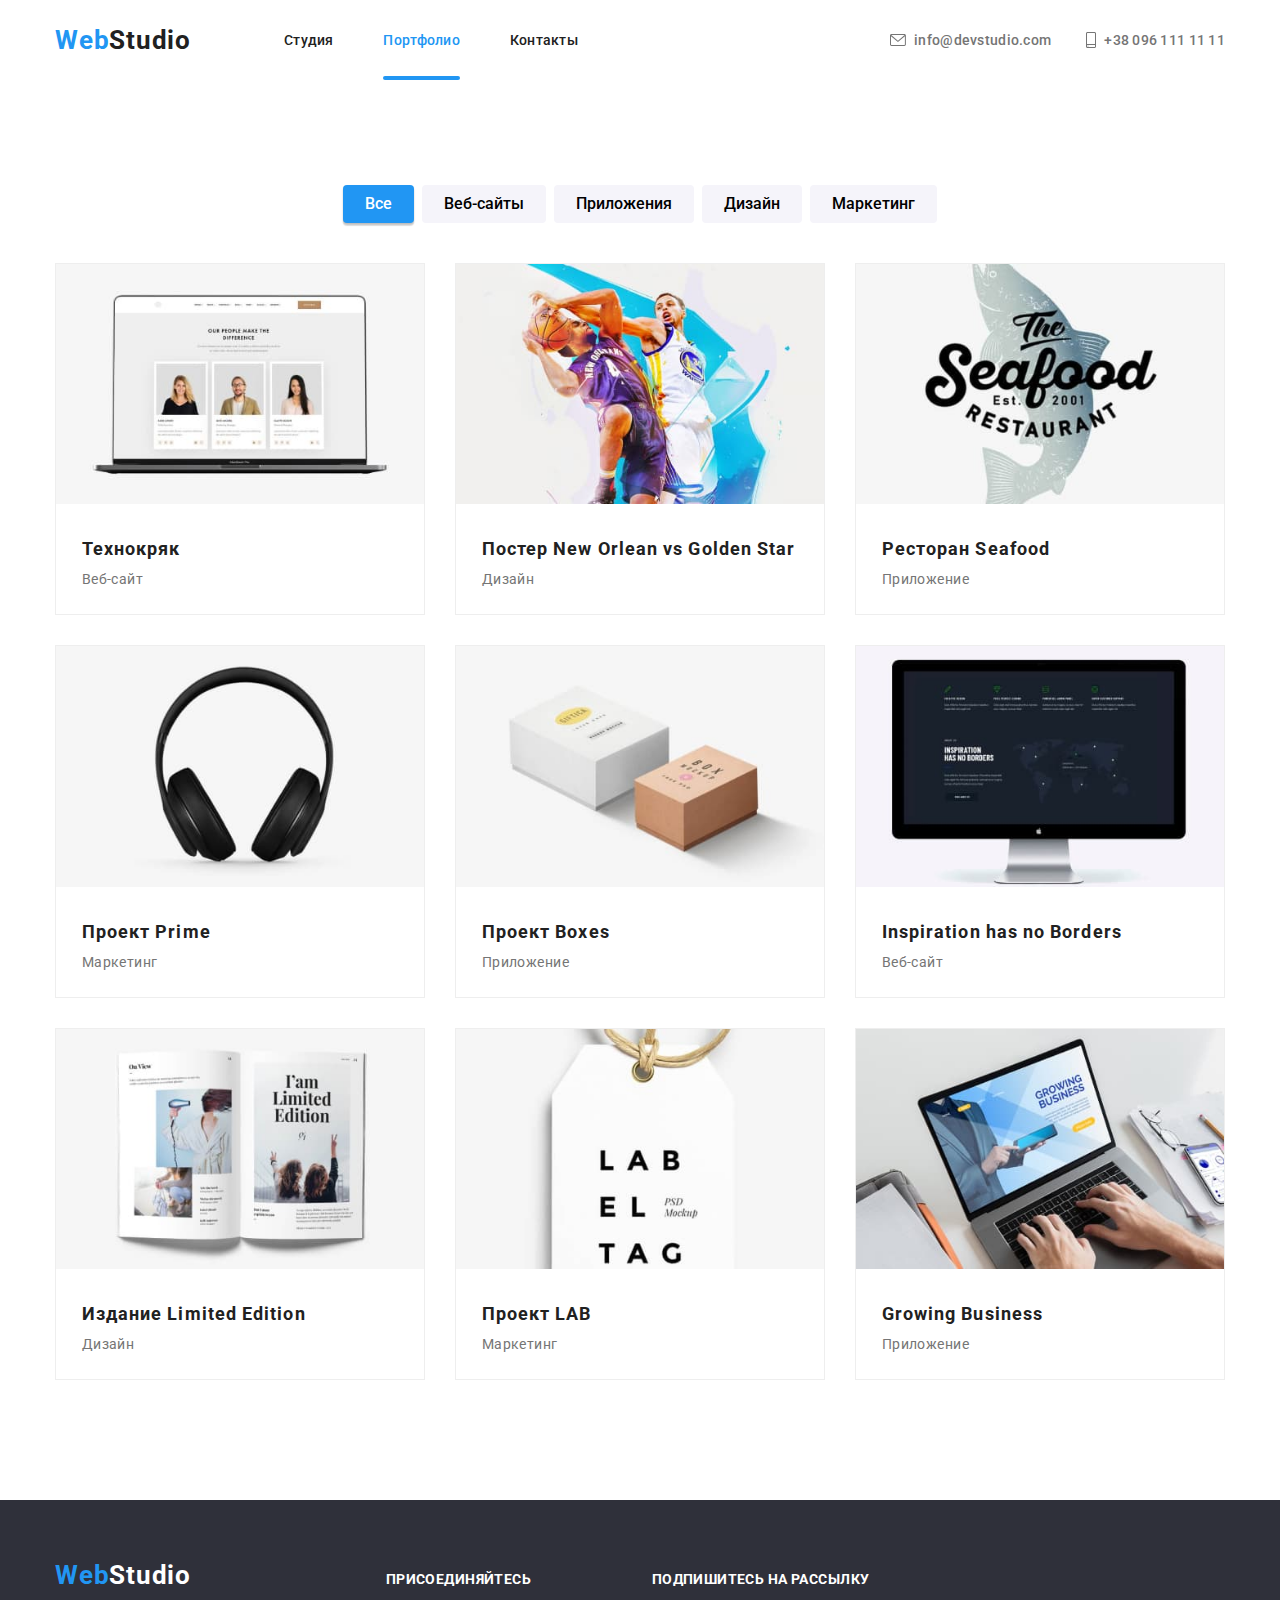
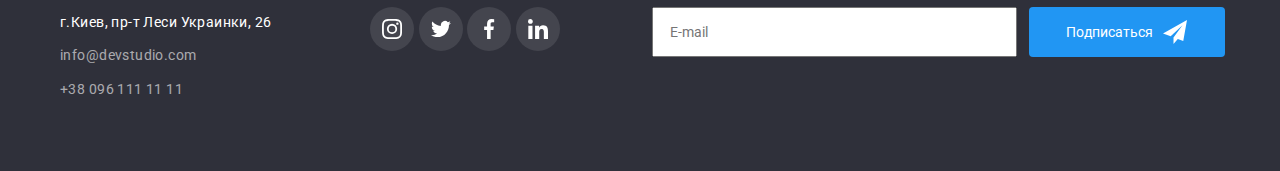
==== commit 99b255ab: "correction of remarks" ====
--- a/portfolio.html
+++ b/portfolio.html
@@ -13,7 +13,7 @@
 </head>
 <body>
     <!--Хедер-->
-<header class="header header--border">
+<header class="header">
   <div class="container container__mobile">
     <a class="logo header__logo" lang="en" href="./index.html"> <span class="logo__part">Web</span>Studio</a>
     <button class="header__btn" data-menu-open>
@@ -44,7 +44,7 @@
               info@devstudio.com
             </a>
           </li>
-          <li class="contact__item">
+          <li class="contact__item contact__item--indent">
             <a class="contact__link" href="tel:+380961111111">
               <svg class="contact__icon" width="10" height="16">
                 <use href="./images/icons.svg#iconsmartphone"></use>
@@ -324,7 +324,7 @@
       <div class="footer__block">
         <form class="footer__form">
           <label for="footer__subscribe">
-            <input class="footer__email" type="email" name="mail" id="subscribe" placeholder="E-mail">
+            <input class="footer__email" type="email" name="mail" id="footer__subscribe" placeholder="E-mail">
           </label>
         </form>
         <button class="button footer__button" type="submit">
--- a/css/main.min.css
+++ b/css/main.min.css
@@ -1 +1 @@
-/*! modern-normalize v1.1.0 | MIT License | https://github.com/sindresorhus/modern-normalize */*,::before,::after{-webkit-box-sizing:border-box;box-sizing:border-box}html{-moz-tab-size:4;-o-tab-size:4;tab-size:4}html{line-height:1.15;-webkit-text-size-adjust:100%}body{margin:0}body{font-family:system-ui,-apple-system,"Segoe UI",Roboto,Helvetica,Arial,sans-serif,"Apple Color Emoji","Segoe UI Emoji"}hr{height:0;color:inherit}abbr[title]{-webkit-text-decoration:underline dotted;text-decoration:underline dotted}b,strong{font-weight:bolder}code,kbd,samp,pre{font-family:ui-monospace,SFMono-Regular,Consolas,"Liberation Mono",Menlo,monospace;font-size:1em}small{font-size:80%}sub,sup{font-size:75%;line-height:0;position:relative;vertical-align:baseline}sub{bottom:-0.25em}sup{top:-0.5em}table{text-indent:0;border-color:inherit}button,input,optgroup,select,textarea{font-family:inherit;font-size:100%;line-height:1.15;margin:0}button,select{text-transform:none}button,[type=button],[type=reset],[type=submit]{-webkit-appearance:button}::-moz-focus-inner{border-style:none;padding:0}:-moz-focusring{outline:1px dotted ButtonText}:-moz-ui-invalid{box-shadow:none}legend{padding:0}progress{vertical-align:baseline}::-webkit-inner-spin-button,::-webkit-outer-spin-button{height:auto}[type=search]{-webkit-appearance:textfield;outline-offset:-2px}::-webkit-search-decoration{-webkit-appearance:none}::-webkit-file-upload-button{-webkit-appearance:button;font:inherit}summary{display:list-item}body{font-family:"Roboto",sans-serif;font-size:14px;letter-spacing:.03em;color:#757575}body.modal-open,body.menu-open{overflow:hidden}html{-webkit-box-sizing:border-box;box-sizing:border-box}*,*::before,*::after{-webkit-box-sizing:inherit;box-sizing:inherit}h1,h2,h3,p,ul{margin-top:0;margin-bottom:0}img{display:block;max-width:100%;height:auto}.section{padding:60px 0}.section--indent{margin:60px 0}.logo{font-weight:700;font-size:24px;line-height:1.17;letter-spacing:.03em;text-decoration:none;color:#212121}.logo__part{color:#2196f3}.container{padding:0 15px;max-width:1200px;margin-left:auto;margin-right:auto}.container__mobile{display:-webkit-box;display:-ms-flexbox;display:flex;-webkit-box-align:center;-ms-flex-align:center;align-items:center;height:80px}@media screen and (max-width: 480px){.container__mobile{height:60px}}.header__mobile{min-height:60px}.header__btn{display:-webkit-box;display:-ms-flexbox;display:flex;height:40px;width:40px;-webkit-box-pack:center;-ms-flex-pack:center;justify-content:center;-webkit-box-align:center;-ms-flex-align:center;align-items:center;padding:0;border:0;border-radius:50%;margin-left:auto;background-color:rgba(255,255,255,.8)}.header--border{border:1px solid #ececec}@media screen and (min-width: 481px){.header__btn{display:none}.header__social{display:none}}.menu{z-index:50;width:100%}.menu__btn{display:none}.menu__page{display:-webkit-box;display:-ms-flexbox;display:flex;-webkit-box-pack:justify;-ms-flex-pack:justify;justify-content:space-between}@media screen and (max-width: 480px){.menu{position:fixed;top:0;left:0;height:100%;background-color:rgba(0,0,0,.2);opacity:1;-webkit-transition:opacity 250ms cubic-bezier(0.4, 0, 0.2, 1);transition:opacity 250ms cubic-bezier(0.4, 0, 0.2, 1)}.menu__btn{position:absolute;right:0;top:0;display:block;-webkit-box-pack:center;-ms-flex-pack:center;justify-content:center;-webkit-box-align:center;-ms-flex-align:center;align-items:center;border:0;background:none}.menu__btn:hover{fill:#2196f3}.menu__page{position:absolute;top:0;left:0;-webkit-box-orient:vertical;-webkit-box-direction:normal;-ms-flex-direction:column;flex-direction:column;-webkit-transform:translateX(0);transform:translateX(0);height:100%;width:100%;border-radius:4px;-webkit-box-shadow:0px 1px 3px rgba(0,0,0,.12),0px 1px 1px rgba(0,0,0,.14),0px 2px 1px rgba(0,0,0,.2);box-shadow:0px 1px 3px rgba(0,0,0,.12),0px 1px 1px rgba(0,0,0,.14),0px 2px 1px rgba(0,0,0,.2);background-color:#fff;-webkit-transition:-webkit-transform 250ms cubic-bezier(0.4, 0, 0.2, 1);transition:-webkit-transform 250ms cubic-bezier(0.4, 0, 0.2, 1);transition:transform 250ms cubic-bezier(0.4, 0, 0.2, 1);transition:transform 250ms cubic-bezier(0.4, 0, 0.2, 1), -webkit-transform 250ms cubic-bezier(0.4, 0, 0.2, 1)}.menu--is-hidden{opacity:0;pointer-events:none}.menu--is-hidden .menu__page{-webkit-transform:translateX(100%);transform:translateX(100%)}}.nav{display:-webkit-box;display:-ms-flexbox;display:flex;-webkit-box-align:center;-ms-flex-align:center;align-items:center}.nav__list{display:-webkit-box;display:-ms-flexbox;display:flex;padding:0;list-style:none}.nav__link{font-weight:500;font-size:14px;line-height:1.2;letter-spacing:.02em;text-decoration:none;color:#212121;-webkit-transition:color 250ms cubic-bezier(0.4, 0, 0.2, 1);transition:color 250ms cubic-bezier(0.4, 0, 0.2, 1)}.nav__link:hover,.nav__link:focus{color:#2196f3}.nav__link--current{color:#2196f3}@media screen and (min-width: 481px){.nav__link{position:relative;padding:32px 0}.nav__link--current::after{position:absolute;left:0;bottom:0;display:block;content:"";height:4px;width:100%;border-radius:2px;background-color:#2196f3}}@media screen and (max-width: 480px){.nav{-webkit-box-orient:vertical;-webkit-box-direction:normal;-ms-flex-direction:column;flex-direction:column;-webkit-box-align:start;-ms-flex-align:start;align-items:flex-start}.nav__list{display:block;margin-left:40px;margin-top:48px;margin-bottom:40%}.nav__link{font-size:40px}.nav__list .nav__item+.nav__item{margin-top:7%}}@media screen and (min-width: 481px)and (max-width: 769px){.nav{width:100%}.nav__list{width:100%;-webkit-box-pack:space-evenly;-ms-flex-pack:space-evenly;justify-content:space-evenly}}@media screen and (min-width: 769px){.nav{margin-left:93px}.nav__list{width:294px;-webkit-box-pack:justify;-ms-flex-pack:justify;justify-content:space-between}}.contact{display:-webkit-box;display:-ms-flexbox;display:flex;-ms-flex-wrap:wrap;flex-wrap:wrap;list-style:none;margin:-5px;padding:0;-webkit-box-align:center;-ms-flex-align:center;align-items:center}.contact__item{margin:5px}.contact__link{display:-webkit-box;display:-ms-flexbox;display:flex;font-weight:500;font-size:12px;line-height:1.2;letter-spacing:.02em;color:#757575;text-decoration:none;-webkit-transition:color 250ms cubic-bezier(0.4, 0, 0.2, 1);transition:color 250ms cubic-bezier(0.4, 0, 0.2, 1)}.contact__link:hover,.contact__link:focus{color:#2196f3}.contact__icon{fill:currentColor;margin-right:8px}.contact__address{display:block;font-style:normal;margin-bottom:8px;font-size:14px;line-height:1.7;text-decoration:none;color:#fff}.contact__email{display:block;margin-bottom:8px;font-style:normal;text-decoration:none;line-height:1.7;color:rgba(255,255,255,.6)}.contact__tel{font-style:normal;text-decoration:none;line-height:1.7;color:rgba(255,255,255,.6)}@media screen and (max-width: 480px){.contact{-webkit-box-orient:vertical;-webkit-box-direction:normal;-ms-flex-direction:column;flex-direction:column;-webkit-box-align:start;-ms-flex-align:start;align-items:flex-start;margin-left:40px;margin-bottom:10%}.contact__link{font-size:24px}.contact__link--style{font-size:34px;color:#2196f3}.contact--indent{margin-bottom:32px}.contact--style{font-weight:500;font-size:34px;line-height:1.2;color:#2196f3}.contact__icon{display:none}}@media screen and (min-width: 481px){.contact__email{margin-bottom:0}.contact__address{margin-bottom:0;text-align:start}}@media screen and (min-width: 481px)and (max-width: 769px){.contact__link--ident{margin-bottom:10px}}@media screen and (min-width: 813px){.contact__link{padding:32px 0}}.social{display:-webkit-box;display:-ms-flexbox;display:flex;list-style:none;padding:0}.social--color{fill:#2196f3}.social--indent{-webkit-box-pack:center;-ms-flex-pack:center;justify-content:center;-webkit-box-align:center;-ms-flex-align:center;align-items:center;padding-bottom:24px}.social .social__item--indent+.social__item--indent{margin-left:2.5%}.social--margin{margin-left:40px}.social__link{display:-webkit-box;display:-ms-flexbox;display:flex;font-weight:500;font-size:18px;line-height:1.2;letter-spacing:.02em;text-decoration:none;border-radius:50%;-webkit-transition:color 250ms cubic-bezier(0.4, 0, 0.2, 1),background-color 250ms cubic-bezier(0.4, 0, 0.2, 1);transition:color 250ms cubic-bezier(0.4, 0, 0.2, 1),background-color 250ms cubic-bezier(0.4, 0, 0.2, 1)}.social__link:hover,.social__link:focus{color:#fff;background-color:#2196f3}.social__link--color{color:#757575}.social__link--size{height:44px;width:44px;-webkit-box-pack:center;-ms-flex-pack:center;justify-content:center;-webkit-box-align:center;-ms-flex-align:center;align-items:center}.social__link--bg{background-color:rgba(255,255,255,.1);border-radius:50%}.social__link--bg:hover{color:#fff;background-color:#2196f3}.social__item{display:-webkit-box;display:-ms-flexbox;display:flex}.social__border{margin:0 10px;display:block;height:22px;width:1px;border:1px solid rgba(33,33,33,.2)}.social__icon{fill:currentColor;height:20px;width:20px}@media screen and (max-width: 480px){.social{margin-bottom:48px;-webkit-box-pack:center;-ms-flex-pack:center;justify-content:center}.social--margin{margin-left:0}}.hero{margin-left:auto;margin-right:auto;background-color:#c4c4c4}.hero--overlay{display:block;height:400px;width:100%;background-image:-webkit-gradient(linear, left top, right top, from(rgba(47, 48, 58, 0.4)), to(rgba(47, 48, 58, 0.4))),url(.././images/mobile-hero.jpg);background-image:linear-gradient(to right, rgba(47, 48, 58, 0.4), rgba(47, 48, 58, 0.4)),url(.././images/mobile-hero.jpg);background-size:cover;background-position:50%;background-repeat:no-repeat}@media(min-device-pixel-ratio: 2),(-webkit-min-device-pixel-ratio: 2),(min-resolution: 192dpi),(min-resolution: 2dppx){.hero--overlay{background-image:url(".././images/mobile-hero@2x.jpg")}}@media(min-device-pixel-ratio: 3),(-webkit-min-device-pixel-ratio: 3),(min-resolution: 288dpi),(min-resolution: 3dppx){.hero--overlay{background-image:url(".././images/mobile-hero@3x.jpg")}}@media screen and (min-width: 481px)and (max-width: 768px){.hero{background-image:url(.././images/tablet-hero.jpg)}}@media screen and (min-width: 481px)and (max-width: 768px)and (min-device-pixel-ratio: 2),screen and (min-width: 481px)and (max-width: 768px)and (-webkit-min-device-pixel-ratio: 2),screen and (min-width: 481px)and (max-width: 768px)and (min-resolution: 192dpi),screen and (min-width: 481px)and (max-width: 768px)and (min-resolution: 2dppx){.hero--overlay{background-image:url(".././images/tablet-hero@2x.jpg")}}@media screen and (min-width: 481px)and (max-width: 768px)and (min-device-pixel-ratio: 3),screen and (min-width: 481px)and (max-width: 768px)and (-webkit-min-device-pixel-ratio: 3),screen and (min-width: 481px)and (max-width: 768px)and (min-resolution: 288dpi),screen and (min-width: 481px)and (max-width: 768px)and (min-resolution: 3dppx){.hero--overlay{background-image:url(".././images/tablet-hero@3x.jpg")}}@media screen and (min-width: 769px){.hero{height:600px;background-image:url(.././images/desktop-hero.jpg)}}@media screen and (min-width: 769px)and (min-device-pixel-ratio: 2),screen and (min-width: 769px)and (-webkit-min-device-pixel-ratio: 2),screen and (min-width: 769px)and (min-resolution: 192dpi),screen and (min-width: 769px)and (min-resolution: 2dppx){.hero--overlay{background-image:url(".././images/desktop-hero@2x.jpg")}}@media screen and (min-width: 769px)and (min-device-pixel-ratio: 3),screen and (min-width: 769px)and (-webkit-min-device-pixel-ratio: 3),screen and (min-width: 769px)and (min-resolution: 288dpi),screen and (min-width: 769px)and (min-resolution: 3dppx){.hero--overlay{background-image:url(".././images/desktop-hero@3x.jpg")}}.hero__content{display:-webkit-box;display:-ms-flexbox;display:flex;-webkit-box-orient:vertical;-webkit-box-direction:normal;-ms-flex-direction:column;flex-direction:column;-webkit-box-pack:center;-ms-flex-pack:center;justify-content:center;-webkit-box-align:center;-ms-flex-align:center;align-items:center;height:100%}.hero__title{max-width:650px;font-weight:900;font-size:26px;line-height:1.6;text-align:center;letter-spacing:.06em;text-transform:uppercase;color:#fff;margin:0 auto;margin-bottom:30px}.button{padding:0;border:0;border-radius:4px;cursor:pointer}.button--size{height:50px;width:200px}.button--color{color:#fff;background-color:#2196f3;-webkit-transition:background-color 250ms cubic-bezier(0.4, 0, 0.2, 1);transition:background-color 250ms cubic-bezier(0.4, 0, 0.2, 1)}.button--color:hover,.button--color:focus{background-color:#188ce8}.button--font{font-weight:700;font-size:16px;line-height:1.9;letter-spacing:.06em}.benefits__header{display:none}.benefits__list{display:-webkit-box;display:-ms-flexbox;display:flex;-webkit-box-pack:center;-ms-flex-pack:center;justify-content:center;-ms-flex-wrap:wrap;flex-wrap:wrap;margin:-15px;padding:0;list-style:none}.benefits__item{margin:15px;max-width:450px}.benefits__pic{display:-webkit-box;display:-ms-flexbox;display:flex;-webkit-box-pack:center;-ms-flex-pack:center;justify-content:center;-webkit-box-align:center;-ms-flex-align:center;align-items:center;height:120px;margin-bottom:30px;border-radius:4px;background-color:#f5f4fa}.benefits__title{font-weight:700;font-size:14px;line-height:1.2;text-align:center;letter-spacing:.03em;text-transform:uppercase;color:#212121}.benefits__text{font-size:14px;line-height:1.7;letter-spacing:.03em}@media screen and (min-width: 481px){.benefits__item{max-width:calc((100% - 60px)/2)}}@media screen and (min-width: 768px){.benefits__item{max-width:calc((100% - 120px)/4)}}.work{display:none;text-align:center}.work__title{margin-bottom:50px;font-weight:700;font-size:36px;line-height:1.2;color:#212121}.work__list{display:-webkit-box;display:-ms-flexbox;display:flex;-ms-flex-wrap:wrap;flex-wrap:wrap;margin:-15px;padding:0;list-style:none}.work__item{position:relative;margin:15px;height:294px;width:calc((100% - 90px)/3)}.work__text{position:absolute;left:0;bottom:0;display:-webkit-box;display:-ms-flexbox;display:flex;-webkit-box-align:center;-ms-flex-align:center;align-items:center;-webkit-box-pack:center;-ms-flex-pack:center;justify-content:center;height:70px;width:100%;font-weight:700;font-size:14px;line-height:16px;text-transform:uppercase;color:#fff;background-color:rgba(47,48,58,.8)}@media screen and (min-width: 769px){.work{display:block}}.team{background-color:#f5f4fa;text-align:center}.team__img{margin-bottom:30px}.team__title{margin-bottom:30px;font-weight:700;font-size:28px;line-height:1.2;color:#212121}.team__list{display:-webkit-box;display:-ms-flexbox;display:flex;-ms-flex-wrap:wrap;flex-wrap:wrap;-webkit-box-pack:center;-ms-flex-pack:center;justify-content:center;margin:-15px;padding:0;list-style:none}.team__item{margin:15px;max-height:622px;max-width:450px;-webkit-box-shadow:0px 1px 3px rgba(0,0,0,.12),0px 1px 1px rgba(0,0,0,.14),0px 2px 1px rgba(0,0,0,.2);box-shadow:0px 1px 3px rgba(0,0,0,.12),0px 1px 1px rgba(0,0,0,.14),0px 2px 1px rgba(0,0,0,.2);border-radius:0px 0px 4px 4px;background-color:#fff}.team__name{margin-bottom:10px;font-weight:500;font-size:16px;line-height:1.2;color:#212121}.team__position{margin-bottom:16px;font-size:16px;line-height:1.2}@media screen and (min-width: 481px)and (max-width: 768px){.team__item{max-width:calc((100% - 60px)/2)}}@media screen and (min-width: 769px){.team__item{max-width:calc((100% - 120px)/4)}}.clients__title{margin-bottom:30px;font-weight:700;font-size:28px;line-height:1.2;text-align:center;color:#212121}.clients__list{display:-webkit-box;display:-ms-flexbox;display:flex;-webkit-box-pack:center;-ms-flex-pack:center;justify-content:center;padding:0;margin:-15px;-ms-flex-wrap:wrap;flex-wrap:wrap;list-style:none}.clients__item{margin:15px;width:calc((100% - 60px)/2)}.clients__link{display:-webkit-box;display:-ms-flexbox;display:flex;height:92px;-webkit-box-pack:center;-ms-flex-pack:center;justify-content:center;-webkit-box-align:center;-ms-flex-align:center;align-items:center;border:1px solid #afb1b8;border-radius:4px;color:#afb1b8;-webkit-transition:color 250ms cubic-bezier(0.4, 0, 0.2, 1),border 250ms cubic-bezier(0.4, 0, 0.2, 1);transition:color 250ms cubic-bezier(0.4, 0, 0.2, 1),border 250ms cubic-bezier(0.4, 0, 0.2, 1)}.clients__link:hover,.clients__link:focus{color:#2196f3;border-color:#2196f3}.clients__icon{fill:currentColor}@media screen and (min-width: 480px)and (max-width: 768px){.clients__item{width:calc((100% - 90px)/3)}}@media screen and (min-width: 769px){.clients__item{width:calc((100% - 180px)/6)}}.modal{z-index:100;position:fixed;top:0;left:0;padding:93px 15px;width:100%;height:100%;background-color:rgba(0,0,0,.2);opacity:1;-webkit-transition:opacity 250ms cubic-bezier(0.4, 0, 0.2, 1);transition:opacity 250ms cubic-bezier(0.4, 0, 0.2, 1)}.modal--is-hidden{opacity:0;pointer-events:none}.modal--is-hidden .modal__page{-webkit-transform:translate(-50%, -50%) scale(0.25);transform:translate(-50%, -50%) scale(0.25)}.modal__page{position:absolute;top:50%;left:50%;height:90%;overflow-y:scroll;-webkit-transform:translate(-50%, -50%) scale(1);transform:translate(-50%, -50%) scale(1);min-height:calc(100% - 15px);min-width:85%;border-radius:4px;-webkit-box-shadow:0px 1px 3px rgba(0,0,0,.12),0px 1px 1px rgba(0,0,0,.14),0px 2px 1px rgba(0,0,0,.2);box-shadow:0px 1px 3px rgba(0,0,0,.12),0px 1px 1px rgba(0,0,0,.14),0px 2px 1px rgba(0,0,0,.2);background-color:#fff;-webkit-transition:-webkit-transform 250ms cubic-bezier(0.4, 0, 0.2, 1);transition:-webkit-transform 250ms cubic-bezier(0.4, 0, 0.2, 1);transition:transform 250ms cubic-bezier(0.4, 0, 0.2, 1);transition:transform 250ms cubic-bezier(0.4, 0, 0.2, 1), -webkit-transform 250ms cubic-bezier(0.4, 0, 0.2, 1)}.modal__btn{position:absolute;top:8px;right:8px;display:-webkit-box;display:-ms-flexbox;display:flex;-webkit-box-pack:center;-ms-flex-pack:center;justify-content:center;-webkit-box-align:center;-ms-flex-align:center;align-items:center;height:32px;width:32px;color:#212121;border-radius:50%;border:1px solid rgba(0,0,0,.1);background-color:#fff}.modal__btn svg{fill:currentColor;-ms-flex-negative:0;flex-shrink:0}.modal__content{text-align:center;padding:40px}.modal__title{display:inline-block;margin-bottom:12px;font-weight:700;font-size:20px;line-height:1.5;color:#212121}.modal__field{display:-webkit-box;display:-ms-flexbox;display:flex;-webkit-box-orient:vertical;-webkit-box-direction:normal;-ms-flex-direction:column;flex-direction:column;-webkit-box-pack:center;-ms-flex-pack:center;justify-content:center}.modal__label{position:relative;display:-webkit-box;display:-ms-flexbox;display:flex;-webkit-box-orient:vertical;-webkit-box-direction:normal;-ms-flex-direction:column;flex-direction:column;text-align:start;margin-top:10px;margin-bottom:4px;font-size:12px;line-height:14px;letter-spacing:.1px}.modal__input{margin-top:4px;padding-left:42px;width:auto;height:40px;border:1px solid rgba(33,33,33,.2);outline:0;border-radius:4px;-webkit-transition:border 250ms cubic-bezier(0.4, 0, 0.2, 1);transition:border 250ms cubic-bezier(0.4, 0, 0.2, 1)}.modal__input:focus-within{border-color:#2196f3}.modal__input:focus-within+.modal__icon{color:#2196f3}.modal__icon{position:absolute;left:12px;top:50%;fill:currentColor;-webkit-transition:color 250ms cubic-bezier(0.4, 0, 0.2, 1);transition:color 250ms cubic-bezier(0.4, 0, 0.2, 1)}.modal__textarea{padding:12px 16px;height:120px;margin-top:4px;margin-bottom:20px;border:1px solid rgba(33,33,33,.2);outline:0;border-radius:4px;resize:none;-webkit-transition:border 250ms cubic-bezier(0.4, 0, 0.2, 1);transition:border 250ms cubic-bezier(0.4, 0, 0.2, 1)}.modal__textarea:focus-within{border-color:#2196f3}.modal__contract{margin-left:3px;color:#2196f3}.modal__button{margin-left:auto;margin-right:auto}.modal__policy{position:absolute;width:1px;height:1px;margin:-1px;border:0;padding:0;clip:rect(0 0 0 0);overflow:hidden}.modal__checkbox{display:-webkit-box;display:-ms-flexbox;display:flex;-webkit-box-pack:center;-ms-flex-pack:center;justify-content:center;-webkit-box-align:center;-ms-flex-align:center;align-items:center;margin-bottom:31px;font-weight:400;font-size:12px;line-height:1.2;letter-spacing:.03em}.modal__policy:checked+.modal__accept{border-color:#2196f3;background-image:url(./../images/check.svg);background-size:contain;background-color:#2196f3;background-origin:border-box}.modal__accept{margin-right:8px;min-height:15px;min-width:16px;border-radius:4px;border:2px solid #212121;-webkit-transition:border 250ms cubic-bezier(0.4, 0, 0.2, 1),background-color 250ms cubic-bezier(0.4, 0, 0.2, 1);transition:border 250ms cubic-bezier(0.4, 0, 0.2, 1),background-color 250ms cubic-bezier(0.4, 0, 0.2, 1)}.footer{background-color:#2f303a;text-align:center}.footer__container{padding:60px 15px}.footer__logo{display:block;margin-bottom:20px;color:#fff}.footer__contact{-webkit-box-orient:vertical;-webkit-box-direction:normal;-ms-flex-direction:column;flex-direction:column;padding:0;text-decoration:none;-webkit-box-align:center;-ms-flex-align:center;align-items:center;margin-left:0}.footer__title{margin-bottom:20px;font-weight:700;font-size:14px;line-height:16px;letter-spacing:.03em;text-transform:uppercase;color:#fff}.footer__social{display:-webkit-box;display:-ms-flexbox;display:flex;-webkit-box-orient:vertical;-webkit-box-direction:normal;-ms-flex-direction:column;flex-direction:column;-webkit-box-align:center;-ms-flex-align:center;align-items:center;margin-bottom:60px}.footer__form{-webkit-box-orient:vertical;-webkit-box-direction:normal;-ms-flex-direction:column;flex-direction:column;-webkit-box-align:center;-ms-flex-align:center;align-items:center;width:100%}.footer__email{height:50px;width:100%;margin-bottom:20px}.footer__button{display:-webkit-box;display:-ms-flexbox;display:flex;-webkit-box-pack:center;-ms-flex-pack:center;justify-content:center;-webkit-box-align:center;-ms-flex-align:center;align-items:center;height:50px;width:200px;color:#fff;background-color:#2196f3}.footer__icon{fill:currentColor;margin-left:10px}.footer__block{display:-webkit-box;display:-ms-flexbox;display:flex;-webkit-box-orient:vertical;-webkit-box-direction:normal;-ms-flex-direction:column;flex-direction:column;-webkit-box-pack:center;-ms-flex-pack:center;justify-content:center;-webkit-box-align:center;-ms-flex-align:center;align-items:center}.footer__link{color:#fff}.footer__link:hover,.footer__link:focus{background-color:#2196f3}@media screen and (min-width: 481px)and (max-width: 768px){.footer__email{width:450px}.footer--flex{display:-webkit-box;display:-ms-flexbox;display:flex;-webkit-box-align:baseline;-ms-flex-align:baseline;align-items:baseline;-webkit-box-pack:center;-ms-flex-pack:center;justify-content:center}.footer__social{margin-left:22%}}@media screen and (min-width: 769px){.footer__container{display:-webkit-box;display:-ms-flexbox;display:flex;-webkit-box-align:baseline;-ms-flex-align:baseline;align-items:baseline;-webkit-box-pack:justify;-ms-flex-pack:justify;justify-content:space-between}.footer__title{text-align:left}.footer__mailing{width:49%}.footer__form{display:inline;-webkit-box-align:baseline;-ms-flex-align:baseline;align-items:baseline;width:65%;-webkit-box-pack:justify;-ms-flex-pack:justify;justify-content:space-between}.footer--flex{display:-webkit-box;display:-ms-flexbox;display:flex;-webkit-box-orient:horizontal;-webkit-box-direction:normal;-ms-flex-direction:row;flex-direction:row;-webkit-box-align:baseline;-ms-flex-align:baseline;align-items:baseline;-webkit-box-pack:justify;-ms-flex-pack:justify;justify-content:space-between;width:42%}.footer__contact{-webkit-box-align:start;-ms-flex-align:start;align-items:flex-start}.footer__subscribe{display:block;width:350px}.footer__email{width:100%;resize:vertical}.footer__button{margin-left:12px}.footer__block{-webkit-box-orient:horizontal;-webkit-box-direction:normal;-ms-flex-direction:row;flex-direction:row;-webkit-box-align:baseline;-ms-flex-align:baseline;align-items:baseline;-webkit-box-pack:justify;-ms-flex-pack:justify;justify-content:space-between}}.portfolio__list{display:-webkit-box;display:-ms-flexbox;display:flex;-ms-flex-wrap:wrap;flex-wrap:wrap;-webkit-box-pack:center;-ms-flex-pack:center;justify-content:center;padding:0;margin:-15px;margin-bottom:40px;list-style:none}.portfolio__item{margin:7px 15px}.portfolio__button{-webkit-transition:color 250ms cubic-bezier(0.4, 0, 0.2, 1),background-color 250ms cubic-bezier(0.4, 0, 0.2, 1),-webkit-box-shadow 250ms cubic-bezier(0.4, 0, 0.2, 1);transition:color 250ms cubic-bezier(0.4, 0, 0.2, 1),background-color 250ms cubic-bezier(0.4, 0, 0.2, 1),-webkit-box-shadow 250ms cubic-bezier(0.4, 0, 0.2, 1);transition:color 250ms cubic-bezier(0.4, 0, 0.2, 1),background-color 250ms cubic-bezier(0.4, 0, 0.2, 1),box-shadow 250ms cubic-bezier(0.4, 0, 0.2, 1);transition:color 250ms cubic-bezier(0.4, 0, 0.2, 1),background-color 250ms cubic-bezier(0.4, 0, 0.2, 1),box-shadow 250ms cubic-bezier(0.4, 0, 0.2, 1),-webkit-box-shadow 250ms cubic-bezier(0.4, 0, 0.2, 1)}.portfolio__button--current{background-color:#2196f3;color:#fff;-webkit-box-shadow:0px 3px 1px rgba(0,0,0,.1),0px 1px 2px rgba(0,0,0,.08),0px 2px 2px rgba(0,0,0,.12);box-shadow:0px 3px 1px rgba(0,0,0,.1),0px 1px 2px rgba(0,0,0,.08),0px 2px 2px rgba(0,0,0,.12)}.portfolio__button:hover,.portfolio__button:focus{background-color:#2196f3;color:#fff;-webkit-box-shadow:0px 3px 1px rgba(0,0,0,.1),0px 1px 2px rgba(0,0,0,.08),0px 2px 2px rgba(0,0,0,.12);box-shadow:0px 3px 1px rgba(0,0,0,.1),0px 1px 2px rgba(0,0,0,.08),0px 2px 2px rgba(0,0,0,.12)}.portfolio__button--text{padding:6px 22px;font-weight:500;font-size:16px;line-height:26px}.project{padding:0;margin:-15px;display:-webkit-box;display:-ms-flexbox;display:flex;-ms-flex-wrap:wrap;flex-wrap:wrap;-webkit-box-align:center;-ms-flex-align:center;align-items:center;-webkit-box-pack:center;-ms-flex-pack:center;justify-content:center}.project__item{margin:15px;max-height:404px;max-width:370px;border:1px solid #eee;list-style:none;cursor:pointer;-webkit-transition:-webkit-box-shadow 250ms cubic-bezier(0.4, 0, 0.2, 1);transition:-webkit-box-shadow 250ms cubic-bezier(0.4, 0, 0.2, 1);transition:box-shadow 250ms cubic-bezier(0.4, 0, 0.2, 1);transition:box-shadow 250ms cubic-bezier(0.4, 0, 0.2, 1), -webkit-box-shadow 250ms cubic-bezier(0.4, 0, 0.2, 1)}.project__item:hover,.project__item:focus{-webkit-box-shadow:0px 1px 1px rgba(0,0,0,.12),0px 4px 4px rgba(0,0,0,.06),1px 4px 6px rgba(0,0,0,.16);box-shadow:0px 1px 1px rgba(0,0,0,.12),0px 4px 4px rgba(0,0,0,.06),1px 4px 6px rgba(0,0,0,.16);opacity:1}.project__img{position:relative;overflow:hidden}.project__img>img{display:block;-o-object-fit:contain;object-fit:contain}.project__img:hover .project__info{-webkit-transform:translateY(calc(100% - 294px));transform:translateY(calc(100% - 294px))}.project__info{position:absolute;pointer-events:none;top:0;left:0;height:294px;width:100%;padding:63px 24px;font-size:18px;line-height:1.56;color:#fff;background-color:rgba(33,150,243,.9);-webkit-transform:translateY(100%);transform:translateY(100%);-webkit-transition:opacity 250ms cubic-bezier(0.4, 0, 0.2, 1),-webkit-transform 250ms cubic-bezier(0.4, 0, 0.2, 1);transition:opacity 250ms cubic-bezier(0.4, 0, 0.2, 1),-webkit-transform 250ms cubic-bezier(0.4, 0, 0.2, 1);transition:transform 250ms cubic-bezier(0.4, 0, 0.2, 1),opacity 250ms cubic-bezier(0.4, 0, 0.2, 1);transition:transform 250ms cubic-bezier(0.4, 0, 0.2, 1),opacity 250ms cubic-bezier(0.4, 0, 0.2, 1),-webkit-transform 250ms cubic-bezier(0.4, 0, 0.2, 1)}.project__card{display:-webkit-box;display:-ms-flexbox;display:flex;-webkit-box-orient:vertical;-webkit-box-direction:normal;-ms-flex-direction:column;flex-direction:column;min-height:110px;-webkit-box-pack:center;-ms-flex-pack:center;justify-content:center;padding-left:7%}.project__name{display:block;margin-bottom:4px;font-weight:700;font-size:18px;line-height:2;letter-spacing:.06em;color:#212121}@media screen and (min-width: 481px)and (max-width: 768px){.project__item{width:calc((100% - 60px)/2)}}@media screen and (min-width: 769px){.project__item{width:calc((100% - 90px)/3)}}/*# sourceMappingURL=main.min.css.map */+/*! modern-normalize v1.1.0 | MIT License | https://github.com/sindresorhus/modern-normalize */*,::before,::after{-webkit-box-sizing:border-box;box-sizing:border-box}html{-moz-tab-size:4;-o-tab-size:4;tab-size:4}html{line-height:1.15;-webkit-text-size-adjust:100%}body{margin:0}body{font-family:system-ui,-apple-system,"Segoe UI",Roboto,Helvetica,Arial,sans-serif,"Apple Color Emoji","Segoe UI Emoji"}hr{height:0;color:inherit}abbr[title]{-webkit-text-decoration:underline dotted;text-decoration:underline dotted}b,strong{font-weight:bolder}code,kbd,samp,pre{font-family:ui-monospace,SFMono-Regular,Consolas,"Liberation Mono",Menlo,monospace;font-size:1em}small{font-size:80%}sub,sup{font-size:75%;line-height:0;position:relative;vertical-align:baseline}sub{bottom:-0.25em}sup{top:-0.5em}table{text-indent:0;border-color:inherit}button,input,optgroup,select,textarea{font-family:inherit;font-size:100%;line-height:1.15;margin:0}button,select{text-transform:none}button,[type=button],[type=reset],[type=submit]{-webkit-appearance:button}::-moz-focus-inner{border-style:none;padding:0}:-moz-focusring{outline:1px dotted ButtonText}:-moz-ui-invalid{box-shadow:none}legend{padding:0}progress{vertical-align:baseline}::-webkit-inner-spin-button,::-webkit-outer-spin-button{height:auto}[type=search]{-webkit-appearance:textfield;outline-offset:-2px}::-webkit-search-decoration{-webkit-appearance:none}::-webkit-file-upload-button{-webkit-appearance:button;font:inherit}summary{display:list-item}body{font-family:"Roboto",sans-serif;font-size:14px;letter-spacing:.03em;color:#757575}body.modal-open,body.menu-open{overflow:hidden}html{-webkit-box-sizing:border-box;box-sizing:border-box}*,*::before,*::after{-webkit-box-sizing:inherit;box-sizing:inherit}h1,h2,h3,p,ul{margin-top:0;margin-bottom:0}img{display:block;max-width:100%;height:auto}.section{padding:60px 0}.section--indent{margin:60px 0}.logo{font-weight:700;font-size:24px;line-height:1.17;letter-spacing:.03em;text-decoration:none;color:#212121}.logo__part{color:#2196f3}@media screen and (min-width: 769px){.logo{font-size:26px}}.container{padding:0 15px;max-width:1200px;margin-left:auto;margin-right:auto}.container__mobile{display:-webkit-box;display:-ms-flexbox;display:flex;-webkit-box-align:center;-ms-flex-align:center;align-items:center;height:80px}@media screen and (max-width: 480px){.container__mobile{height:60px}}.header__mobile{min-height:60px}.header__btn{display:-webkit-box;display:-ms-flexbox;display:flex;height:40px;width:40px;-webkit-box-pack:center;-ms-flex-pack:center;justify-content:center;-webkit-box-align:center;-ms-flex-align:center;align-items:center;padding:0;border:0;border-radius:50%;margin-left:auto;background-color:rgba(255,255,255,.8)}.header--border{border:1px solid #ececec}@media screen and (min-width: 481px){.header__btn{display:none}.header__social{display:none}}.menu{z-index:50;width:100%}.menu__btn{display:none}.menu__page{display:-webkit-box;display:-ms-flexbox;display:flex;-webkit-box-pack:justify;-ms-flex-pack:justify;justify-content:space-between}@media screen and (max-width: 480px){.menu{position:fixed;top:0;left:0;height:100%;background-color:rgba(0,0,0,.2);opacity:1;-webkit-transition:opacity 250ms cubic-bezier(0.4, 0, 0.2, 1);transition:opacity 250ms cubic-bezier(0.4, 0, 0.2, 1)}.menu__btn{position:absolute;right:0;top:0;display:block;-webkit-box-pack:center;-ms-flex-pack:center;justify-content:center;-webkit-box-align:center;-ms-flex-align:center;align-items:center;border:0;background:none}.menu__btn:hover{fill:#2196f3}.menu__page{position:absolute;top:0;left:0;-webkit-box-orient:vertical;-webkit-box-direction:normal;-ms-flex-direction:column;flex-direction:column;-webkit-transform:translateX(0);transform:translateX(0);height:100%;width:100%;border-radius:4px;-webkit-box-shadow:0px 1px 3px rgba(0,0,0,.12),0px 1px 1px rgba(0,0,0,.14),0px 2px 1px rgba(0,0,0,.2);box-shadow:0px 1px 3px rgba(0,0,0,.12),0px 1px 1px rgba(0,0,0,.14),0px 2px 1px rgba(0,0,0,.2);background-color:#fff;-webkit-transition:-webkit-transform 250ms cubic-bezier(0.4, 0, 0.2, 1);transition:-webkit-transform 250ms cubic-bezier(0.4, 0, 0.2, 1);transition:transform 250ms cubic-bezier(0.4, 0, 0.2, 1);transition:transform 250ms cubic-bezier(0.4, 0, 0.2, 1), -webkit-transform 250ms cubic-bezier(0.4, 0, 0.2, 1)}.menu--is-hidden{opacity:0;pointer-events:none}.menu--is-hidden .menu__page{-webkit-transform:translateX(100%);transform:translateX(100%)}}.nav{display:-webkit-box;display:-ms-flexbox;display:flex;-webkit-box-align:center;-ms-flex-align:center;align-items:center}.nav__list{display:-webkit-box;display:-ms-flexbox;display:flex;padding:0;list-style:none}.nav__link{font-weight:500;font-size:14px;line-height:1.2;letter-spacing:.02em;text-decoration:none;color:#212121;-webkit-transition:color 250ms cubic-bezier(0.4, 0, 0.2, 1);transition:color 250ms cubic-bezier(0.4, 0, 0.2, 1)}.nav__link:hover,.nav__link:focus{color:#2196f3}.nav__link--current{color:#2196f3}@media screen and (min-width: 481px){.nav__link{position:relative;padding:32px 0}.nav__link--current::after{position:absolute;left:0;bottom:0;display:block;content:"";height:4px;width:100%;border-radius:2px;background-color:#2196f3}}@media screen and (max-width: 480px){.nav{-webkit-box-orient:vertical;-webkit-box-direction:normal;-ms-flex-direction:column;flex-direction:column;-webkit-box-align:start;-ms-flex-align:start;align-items:flex-start}.nav__list{display:block;margin-left:40px;margin-top:48px;margin-bottom:40%}.nav__link{font-size:40px}.nav__list .nav__item+.nav__item{margin-top:7%}}@media screen and (min-width: 481px)and (max-width: 769px){.nav{width:100%}.nav__list{width:100%;-webkit-box-pack:space-evenly;-ms-flex-pack:space-evenly;justify-content:space-evenly}}@media screen and (min-width: 769px){.nav{margin-left:93px}.nav__list{width:294px;-webkit-box-pack:justify;-ms-flex-pack:justify;justify-content:space-between}}.contact{display:-webkit-box;display:-ms-flexbox;display:flex;-ms-flex-wrap:wrap;flex-wrap:wrap;list-style:none;margin:-5px;padding:0;-webkit-box-align:center;-ms-flex-align:center;align-items:center}.contact__item{margin:5px}.contact__link{display:-webkit-box;display:-ms-flexbox;display:flex;font-weight:500;font-size:12px;line-height:1.2;letter-spacing:.02em;color:#757575;text-decoration:none;-webkit-box-align:center;-ms-flex-align:center;align-items:center;-webkit-transition:color 250ms cubic-bezier(0.4, 0, 0.2, 1);transition:color 250ms cubic-bezier(0.4, 0, 0.2, 1)}.contact__link:hover,.contact__link:focus{color:#2196f3}.contact__icon{fill:currentColor;margin-right:8px}.contact__address{display:block;font-style:normal;margin-bottom:8px;font-size:14px;line-height:1.7;text-decoration:none;color:#fff}.contact__email{display:block;margin-bottom:8px;font-style:normal;text-decoration:none;line-height:1.7;color:rgba(255,255,255,.6)}.contact__tel{font-style:normal;text-decoration:none;line-height:1.7;color:rgba(255,255,255,.6)}@media screen and (max-width: 480px){.contact{-webkit-box-orient:vertical;-webkit-box-direction:normal;-ms-flex-direction:column;flex-direction:column;-webkit-box-align:start;-ms-flex-align:start;align-items:flex-start;margin-left:40px;margin-bottom:10%}.contact__link{font-size:24px}.contact__link--style{font-size:34px;color:#2196f3}.contact--indent{margin-bottom:32px}.contact--style{font-weight:500;font-size:34px;line-height:1.2;color:#2196f3}.contact__icon{display:none}}@media screen and (min-width: 481px){.contact__email{margin-bottom:0}.contact__address{margin-bottom:0;text-align:start}}@media screen and (min-width: 481px)and (max-width: 769px){.contact__link--ident{margin-bottom:10px}}@media screen and (min-width: 813px){.contact__link{font-size:14px;padding:32px 0}.contact__item--indent{margin-left:30px}}.social{display:-webkit-box;display:-ms-flexbox;display:flex;list-style:none;padding:0}.social--color{fill:#2196f3}.social--indent{-webkit-box-pack:center;-ms-flex-pack:center;justify-content:center;-webkit-box-align:center;-ms-flex-align:center;align-items:center;padding-bottom:24px}.social .social__item--indent+.social__item--indent{margin-left:2.5%}.social--margin{margin-left:40px}.social__link{display:-webkit-box;display:-ms-flexbox;display:flex;font-weight:500;font-size:18px;line-height:1.2;letter-spacing:.02em;text-decoration:none;border-radius:50%;-webkit-transition:color 250ms cubic-bezier(0.4, 0, 0.2, 1),background-color 250ms cubic-bezier(0.4, 0, 0.2, 1);transition:color 250ms cubic-bezier(0.4, 0, 0.2, 1),background-color 250ms cubic-bezier(0.4, 0, 0.2, 1)}.social__link:hover,.social__link:focus{color:#fff;background-color:#2196f3}.social__link--color{color:#757575}.social__link--size{height:44px;width:44px;-webkit-box-pack:center;-ms-flex-pack:center;justify-content:center;-webkit-box-align:center;-ms-flex-align:center;align-items:center}.social__link--bg{background-color:rgba(255,255,255,.1);border-radius:50%}.social__link--bg:hover{color:#fff;background-color:#2196f3}.social__item{display:-webkit-box;display:-ms-flexbox;display:flex}.social__border{margin:0 10px;display:block;height:22px;width:1px;border:1px solid rgba(33,33,33,.2)}.social__icon{fill:currentColor;height:20px;width:20px}@media screen and (max-width: 480px){.social{margin-bottom:48px;-webkit-box-pack:center;-ms-flex-pack:center;justify-content:center}.social--margin{margin-left:0}}.hero{margin-left:auto;margin-right:auto;background-color:#c4c4c4}.hero--overlay{display:block;height:400px;width:100%;background-image:-webkit-gradient(linear, left top, right top, from(rgba(47, 48, 58, 0.4)), to(rgba(47, 48, 58, 0.4))),url(.././images/mobile-hero.jpg);background-image:linear-gradient(to right, rgba(47, 48, 58, 0.4), rgba(47, 48, 58, 0.4)),url(.././images/mobile-hero.jpg);background-size:cover;background-position:50%;background-repeat:no-repeat}@media(min-device-pixel-ratio: 2),(-webkit-min-device-pixel-ratio: 2),(min-resolution: 192dpi),(min-resolution: 2dppx){.hero--overlay{background-image:url(".././images/mobile-hero@2x.jpg")}}@media(min-device-pixel-ratio: 3),(-webkit-min-device-pixel-ratio: 3),(min-resolution: 288dpi),(min-resolution: 3dppx){.hero--overlay{background-image:url(".././images/mobile-hero@3x.jpg")}}@media screen and (min-width: 481px)and (max-width: 768px){.hero{background-image:url(.././images/tablet-hero.jpg)}}@media screen and (min-width: 481px)and (max-width: 768px)and (min-device-pixel-ratio: 2),screen and (min-width: 481px)and (max-width: 768px)and (-webkit-min-device-pixel-ratio: 2),screen and (min-width: 481px)and (max-width: 768px)and (min-resolution: 192dpi),screen and (min-width: 481px)and (max-width: 768px)and (min-resolution: 2dppx){.hero--overlay{background-image:url(".././images/tablet-hero@2x.jpg")}}@media screen and (min-width: 481px)and (max-width: 768px)and (min-device-pixel-ratio: 3),screen and (min-width: 481px)and (max-width: 768px)and (-webkit-min-device-pixel-ratio: 3),screen and (min-width: 481px)and (max-width: 768px)and (min-resolution: 288dpi),screen and (min-width: 481px)and (max-width: 768px)and (min-resolution: 3dppx){.hero--overlay{background-image:url(".././images/tablet-hero@3x.jpg")}}@media screen and (min-width: 769px){.hero{height:600px;background-image:url(.././images/desktop-hero.jpg)}}@media screen and (min-width: 769px)and (min-device-pixel-ratio: 2),screen and (min-width: 769px)and (-webkit-min-device-pixel-ratio: 2),screen and (min-width: 769px)and (min-resolution: 192dpi),screen and (min-width: 769px)and (min-resolution: 2dppx){.hero--overlay{background-image:url(".././images/desktop-hero@2x.jpg")}}@media screen and (min-width: 769px)and (min-device-pixel-ratio: 3),screen and (min-width: 769px)and (-webkit-min-device-pixel-ratio: 3),screen and (min-width: 769px)and (min-resolution: 288dpi),screen and (min-width: 769px)and (min-resolution: 3dppx){.hero--overlay{background-image:url(".././images/desktop-hero@3x.jpg")}}.hero__content{display:-webkit-box;display:-ms-flexbox;display:flex;-webkit-box-orient:vertical;-webkit-box-direction:normal;-ms-flex-direction:column;flex-direction:column;-webkit-box-pack:center;-ms-flex-pack:center;justify-content:center;-webkit-box-align:center;-ms-flex-align:center;align-items:center;height:100%}.hero__title{max-width:650px;font-weight:900;font-size:26px;line-height:1.6;text-align:center;letter-spacing:.06em;text-transform:uppercase;color:#fff;margin:0 auto;margin-bottom:30px}@media screen and (min-width: 769px){.hero__title{font-size:44px}}.button{padding:0;border:0;border-radius:4px;cursor:pointer}.button--size{height:50px;width:200px}.button--color{color:#fff;background-color:#2196f3;-webkit-transition:background-color 250ms cubic-bezier(0.4, 0, 0.2, 1);transition:background-color 250ms cubic-bezier(0.4, 0, 0.2, 1)}.button--color:hover,.button--color:focus{background-color:#188ce8}.button--font{font-weight:700;font-size:16px;line-height:1.9;letter-spacing:.06em}.benefits__header{display:none}.benefits__list{display:-webkit-box;display:-ms-flexbox;display:flex;-webkit-box-pack:center;-ms-flex-pack:center;justify-content:center;-ms-flex-wrap:wrap;flex-wrap:wrap;margin:-15px;padding:0;list-style:none}.benefits__item{margin:15px;max-width:450px}.benefits__pic{display:-webkit-box;display:-ms-flexbox;display:flex;-webkit-box-pack:center;-ms-flex-pack:center;justify-content:center;-webkit-box-align:center;-ms-flex-align:center;align-items:center;height:120px;margin-bottom:30px;border-radius:4px;background-color:#f5f4fa}.benefits__title{font-weight:700;font-size:14px;line-height:1.2;text-align:center;letter-spacing:.03em;text-transform:uppercase;color:#212121}.benefits__text{font-size:14px;line-height:1.7;letter-spacing:.03em}@media screen and (min-width: 481px){.benefits__item{max-width:calc((100% - 60px)/2)}}@media screen and (min-width: 769px){.benefits__item{max-width:calc((100% - 120px)/4)}}.work{display:none;text-align:center}.work__title{margin-bottom:50px;font-weight:700;font-size:36px;line-height:1.2;color:#212121}.work__list{display:-webkit-box;display:-ms-flexbox;display:flex;-ms-flex-wrap:wrap;flex-wrap:wrap;margin:-15px;padding:0;list-style:none}.work__item{position:relative;margin:15px}.work__text{position:absolute;left:0;bottom:0;display:-webkit-box;display:-ms-flexbox;display:flex;-webkit-box-align:center;-ms-flex-align:center;align-items:center;-webkit-box-pack:center;-ms-flex-pack:center;justify-content:center;height:70px;width:100%;font-weight:700;font-size:14px;line-height:16px;text-transform:uppercase;color:#fff;background-color:rgba(47,48,58,.8)}@media screen and (min-width: 769px){.work{display:block}}.team{background-color:#f5f4fa;text-align:center}.team__img{margin-bottom:30px}.team__title{margin-bottom:30px;font-weight:700;font-size:28px;line-height:1.2;color:#212121}.team__list{display:-webkit-box;display:-ms-flexbox;display:flex;-ms-flex-wrap:wrap;flex-wrap:wrap;-webkit-box-pack:center;-ms-flex-pack:center;justify-content:center;margin:-15px;padding:0;list-style:none}.team__item{margin:15px;max-height:622px;max-width:450px;-webkit-box-shadow:0px 1px 3px rgba(0,0,0,.12),0px 1px 1px rgba(0,0,0,.14),0px 2px 1px rgba(0,0,0,.2);box-shadow:0px 1px 3px rgba(0,0,0,.12),0px 1px 1px rgba(0,0,0,.14),0px 2px 1px rgba(0,0,0,.2);border-radius:0px 0px 4px 4px;background-color:#fff}.team__name{margin-bottom:10px;font-weight:500;font-size:16px;line-height:1.2;color:#212121}.team__position{margin-bottom:16px;font-size:16px;line-height:1.2}@media screen and (min-width: 481px)and (max-width: 768px){.team__item{max-width:calc((100% - 60px)/2)}}@media screen and (min-width: 769px){.team__item{max-width:calc((100% - 120px)/4)}}.clients__title{margin-bottom:30px;font-weight:700;font-size:28px;line-height:1.2;text-align:center;color:#212121}.clients__list{display:-webkit-box;display:-ms-flexbox;display:flex;-webkit-box-pack:center;-ms-flex-pack:center;justify-content:center;padding:0;margin:-15px;-ms-flex-wrap:wrap;flex-wrap:wrap;list-style:none}.clients__item{margin:15px;width:calc((100% - 60px)/2)}.clients__link{display:-webkit-box;display:-ms-flexbox;display:flex;height:92px;-webkit-box-pack:center;-ms-flex-pack:center;justify-content:center;-webkit-box-align:center;-ms-flex-align:center;align-items:center;border:1px solid #afb1b8;border-radius:4px;color:#afb1b8;-webkit-transition:color 250ms cubic-bezier(0.4, 0, 0.2, 1),border 250ms cubic-bezier(0.4, 0, 0.2, 1);transition:color 250ms cubic-bezier(0.4, 0, 0.2, 1),border 250ms cubic-bezier(0.4, 0, 0.2, 1)}.clients__link:hover,.clients__link:focus{color:#2196f3;border-color:#2196f3}.clients__icon{fill:currentColor}@media screen and (min-width: 480px)and (max-width: 768px){.clients__item{width:calc((100% - 90px)/3)}}@media screen and (min-width: 769px){.clients__item{width:calc((100% - 180px)/6)}}.modal{z-index:100;position:fixed;top:0;left:0;padding:93px 15px;width:100%;height:100%;background-color:rgba(0,0,0,.2);opacity:1;-webkit-transition:opacity 250ms cubic-bezier(0.4, 0, 0.2, 1);transition:opacity 250ms cubic-bezier(0.4, 0, 0.2, 1)}.modal--is-hidden{opacity:0;pointer-events:none}.modal--is-hidden .modal__page{-webkit-transform:translate(-50%, -50%) scale(0.25);transform:translate(-50%, -50%) scale(0.25)}.modal__page{position:absolute;top:50%;left:50%;height:90%;overflow-y:scroll;-webkit-transform:translate(-50%, -50%) scale(1);transform:translate(-50%, -50%) scale(1);min-height:calc(100% - 15px);min-width:85%;border-radius:4px;-webkit-box-shadow:0px 1px 3px rgba(0,0,0,.12),0px 1px 1px rgba(0,0,0,.14),0px 2px 1px rgba(0,0,0,.2);box-shadow:0px 1px 3px rgba(0,0,0,.12),0px 1px 1px rgba(0,0,0,.14),0px 2px 1px rgba(0,0,0,.2);background-color:#fff;-webkit-transition:-webkit-transform 250ms cubic-bezier(0.4, 0, 0.2, 1);transition:-webkit-transform 250ms cubic-bezier(0.4, 0, 0.2, 1);transition:transform 250ms cubic-bezier(0.4, 0, 0.2, 1);transition:transform 250ms cubic-bezier(0.4, 0, 0.2, 1), -webkit-transform 250ms cubic-bezier(0.4, 0, 0.2, 1)}.modal__btn{position:absolute;top:8px;right:8px;display:-webkit-box;display:-ms-flexbox;display:flex;-webkit-box-pack:center;-ms-flex-pack:center;justify-content:center;-webkit-box-align:center;-ms-flex-align:center;align-items:center;height:32px;width:32px;color:#212121;border-radius:50%;border:1px solid rgba(0,0,0,.1);background-color:#fff}.modal__btn svg{fill:currentColor;-ms-flex-negative:0;flex-shrink:0}.modal__content{text-align:center;padding:40px}.modal__title{display:inline-block;margin-bottom:12px;font-weight:700;font-size:20px;line-height:1.5;color:#212121}.modal__field{display:-webkit-box;display:-ms-flexbox;display:flex;-webkit-box-orient:vertical;-webkit-box-direction:normal;-ms-flex-direction:column;flex-direction:column;-webkit-box-pack:center;-ms-flex-pack:center;justify-content:center}.modal__label{position:relative;display:-webkit-box;display:-ms-flexbox;display:flex;-webkit-box-orient:vertical;-webkit-box-direction:normal;-ms-flex-direction:column;flex-direction:column;text-align:start;margin-top:10px;margin-bottom:4px;font-size:12px;line-height:14px;letter-spacing:.1px}.modal__input{margin-top:4px;padding-left:42px;width:auto;height:40px;border:1px solid rgba(33,33,33,.2);outline:0;border-radius:4px;-webkit-transition:border 250ms cubic-bezier(0.4, 0, 0.2, 1);transition:border 250ms cubic-bezier(0.4, 0, 0.2, 1)}.modal__input:focus-within{border-color:#2196f3}.modal__input:focus-within+.modal__icon{color:#2196f3}.modal__icon{position:absolute;left:12px;top:50%;fill:currentColor;-webkit-transition:color 250ms cubic-bezier(0.4, 0, 0.2, 1);transition:color 250ms cubic-bezier(0.4, 0, 0.2, 1)}.modal__textarea{padding:12px 16px;height:120px;margin-top:4px;margin-bottom:20px;border:1px solid rgba(33,33,33,.2);outline:0;border-radius:4px;resize:none;-webkit-transition:border 250ms cubic-bezier(0.4, 0, 0.2, 1);transition:border 250ms cubic-bezier(0.4, 0, 0.2, 1)}.modal__textarea:focus-within{border-color:#2196f3}.modal__contract{margin-left:3px;color:#2196f3}.modal__button{margin-left:auto;margin-right:auto}.modal__policy{position:absolute;width:1px;height:1px;margin:-1px;border:0;padding:0;clip:rect(0 0 0 0);overflow:hidden}.modal__checkbox{display:-webkit-box;display:-ms-flexbox;display:flex;-webkit-box-pack:center;-ms-flex-pack:center;justify-content:center;-webkit-box-align:center;-ms-flex-align:center;align-items:center;margin-bottom:31px;font-weight:400;font-size:12px;line-height:1.2;letter-spacing:.03em}.modal__policy:checked+.modal__accept{border-color:#2196f3;background-image:url(./../images/check.svg);background-size:contain;background-color:#2196f3;background-origin:border-box}.modal__accept{margin-right:8px;min-height:15px;min-width:16px;border-radius:4px;border:2px solid #212121;-webkit-transition:border 250ms cubic-bezier(0.4, 0, 0.2, 1),background-color 250ms cubic-bezier(0.4, 0, 0.2, 1);transition:border 250ms cubic-bezier(0.4, 0, 0.2, 1),background-color 250ms cubic-bezier(0.4, 0, 0.2, 1)}.footer{background-color:#2f303a;text-align:center}.footer__container{padding:60px 15px}.footer__logo{display:block;margin-bottom:20px;color:#fff}.footer__contact{-webkit-box-orient:vertical;-webkit-box-direction:normal;-ms-flex-direction:column;flex-direction:column;padding:0;text-decoration:none;-webkit-box-align:center;-ms-flex-align:center;align-items:center;margin-left:0}.footer__title{margin-bottom:20px;font-weight:700;font-size:14px;line-height:16px;letter-spacing:.03em;text-transform:uppercase;color:#fff}.footer__social{display:-webkit-box;display:-ms-flexbox;display:flex;-webkit-box-orient:vertical;-webkit-box-direction:normal;-ms-flex-direction:column;flex-direction:column;-webkit-box-align:center;-ms-flex-align:center;align-items:center;margin-bottom:60px}.footer__form{-webkit-box-orient:vertical;-webkit-box-direction:normal;-ms-flex-direction:column;flex-direction:column;-webkit-box-align:center;-ms-flex-align:center;align-items:center;width:100%}.footer__email{padding:15px 16px;height:50px;width:100%;margin-bottom:20px}.footer__button{display:-webkit-box;display:-ms-flexbox;display:flex;-webkit-box-pack:center;-ms-flex-pack:center;justify-content:center;-webkit-box-align:center;-ms-flex-align:center;align-items:center;height:50px;width:200px;color:#fff;background-color:#2196f3}.footer__icon{fill:currentColor;margin-left:10px}.footer__block{display:-webkit-box;display:-ms-flexbox;display:flex;-webkit-box-orient:vertical;-webkit-box-direction:normal;-ms-flex-direction:column;flex-direction:column;-webkit-box-pack:center;-ms-flex-pack:center;justify-content:center;-webkit-box-align:center;-ms-flex-align:center;align-items:center}.footer__link{color:#fff}.footer__link:hover,.footer__link:focus{background-color:#2196f3}@media screen and (min-width: 481px)and (max-width: 768px){.footer__email{width:450px}.footer--flex{display:-webkit-box;display:-ms-flexbox;display:flex;-webkit-box-align:baseline;-ms-flex-align:baseline;align-items:baseline;-webkit-box-pack:center;-ms-flex-pack:center;justify-content:center;margin-bottom:60px}.footer__social{margin-left:22%}}@media screen and (min-width: 769px){.footer__container{display:-webkit-box;display:-ms-flexbox;display:flex;-webkit-box-align:baseline;-ms-flex-align:baseline;align-items:baseline;-webkit-box-pack:justify;-ms-flex-pack:justify;justify-content:space-between}.footer__title{text-align:left}.footer__mailing{width:49%}.footer__form{display:inline;-webkit-box-align:baseline;-ms-flex-align:baseline;align-items:baseline;width:65%;-webkit-box-pack:justify;-ms-flex-pack:justify;justify-content:space-between}.footer--flex{display:-webkit-box;display:-ms-flexbox;display:flex;-webkit-box-orient:horizontal;-webkit-box-direction:normal;-ms-flex-direction:row;flex-direction:row;-webkit-box-align:baseline;-ms-flex-align:baseline;align-items:baseline;-webkit-box-pack:justify;-ms-flex-pack:justify;justify-content:space-between;width:42%}.footer__contact{-webkit-box-align:start;-ms-flex-align:start;align-items:flex-start}.footer__subscribe{display:block;width:350px}.footer__email{width:100%;resize:vertical}.footer__button{margin-left:12px}.footer__block{-webkit-box-orient:horizontal;-webkit-box-direction:normal;-ms-flex-direction:row;flex-direction:row;-webkit-box-align:baseline;-ms-flex-align:baseline;align-items:baseline;-webkit-box-pack:justify;-ms-flex-pack:justify;justify-content:space-between}.footer__logo{text-align:start}}.portfolio__list{display:-webkit-box;display:-ms-flexbox;display:flex;-ms-flex-wrap:wrap;flex-wrap:wrap;-webkit-box-pack:center;-ms-flex-pack:center;justify-content:center;padding:0;margin:-15px;margin-bottom:40px;list-style:none}.portfolio__list .portfolio__item+.portfolio__item{margin-left:8px}.portfolio__button{background-color:#f5f4fa;-webkit-transition:color 250ms cubic-bezier(0.4, 0, 0.2, 1),background-color 250ms cubic-bezier(0.4, 0, 0.2, 1),-webkit-box-shadow 250ms cubic-bezier(0.4, 0, 0.2, 1);transition:color 250ms cubic-bezier(0.4, 0, 0.2, 1),background-color 250ms cubic-bezier(0.4, 0, 0.2, 1),-webkit-box-shadow 250ms cubic-bezier(0.4, 0, 0.2, 1);transition:color 250ms cubic-bezier(0.4, 0, 0.2, 1),background-color 250ms cubic-bezier(0.4, 0, 0.2, 1),box-shadow 250ms cubic-bezier(0.4, 0, 0.2, 1);transition:color 250ms cubic-bezier(0.4, 0, 0.2, 1),background-color 250ms cubic-bezier(0.4, 0, 0.2, 1),box-shadow 250ms cubic-bezier(0.4, 0, 0.2, 1),-webkit-box-shadow 250ms cubic-bezier(0.4, 0, 0.2, 1)}.portfolio__button--current{background-color:#2196f3;color:#fff;-webkit-box-shadow:0px 3px 1px rgba(0,0,0,.1),0px 1px 2px rgba(0,0,0,.08),0px 2px 2px rgba(0,0,0,.12);box-shadow:0px 3px 1px rgba(0,0,0,.1),0px 1px 2px rgba(0,0,0,.08),0px 2px 2px rgba(0,0,0,.12)}.portfolio__button:hover,.portfolio__button:focus{background-color:#2196f3;color:#fff;-webkit-box-shadow:0px 3px 1px rgba(0,0,0,.1),0px 1px 2px rgba(0,0,0,.08),0px 2px 2px rgba(0,0,0,.12);box-shadow:0px 3px 1px rgba(0,0,0,.1),0px 1px 2px rgba(0,0,0,.08),0px 2px 2px rgba(0,0,0,.12)}.portfolio__button--text{padding:6px 22px;font-weight:500;font-size:16px;line-height:26px}.project{padding:0;margin:-15px;display:-webkit-box;display:-ms-flexbox;display:flex;-ms-flex-wrap:wrap;flex-wrap:wrap;-webkit-box-align:center;-ms-flex-align:center;align-items:center;-webkit-box-pack:center;-ms-flex-pack:center;justify-content:center}.project__item{margin:15px;max-height:404px;max-width:370px;border:1px solid #eee;list-style:none;cursor:pointer;-webkit-transition:-webkit-box-shadow 250ms cubic-bezier(0.4, 0, 0.2, 1);transition:-webkit-box-shadow 250ms cubic-bezier(0.4, 0, 0.2, 1);transition:box-shadow 250ms cubic-bezier(0.4, 0, 0.2, 1);transition:box-shadow 250ms cubic-bezier(0.4, 0, 0.2, 1), -webkit-box-shadow 250ms cubic-bezier(0.4, 0, 0.2, 1)}.project__item:hover,.project__item:focus{-webkit-box-shadow:0px 1px 1px rgba(0,0,0,.12),0px 4px 4px rgba(0,0,0,.06),1px 4px 6px rgba(0,0,0,.16);box-shadow:0px 1px 1px rgba(0,0,0,.12),0px 4px 4px rgba(0,0,0,.06),1px 4px 6px rgba(0,0,0,.16);opacity:1}.project__img{position:relative;overflow:hidden}.project__img>img{display:block;-o-object-fit:contain;object-fit:contain}.project__img:hover .project__info{-webkit-transform:translateY(calc(100% - 294px));transform:translateY(calc(100% - 294px))}.project__info{position:absolute;pointer-events:none;top:0;left:0;height:294px;width:100%;padding:63px 24px;font-size:18px;line-height:1.56;color:#fff;background-color:rgba(33,150,243,.9);-webkit-transform:translateY(100%);transform:translateY(100%);-webkit-transition:opacity 250ms cubic-bezier(0.4, 0, 0.2, 1),-webkit-transform 250ms cubic-bezier(0.4, 0, 0.2, 1);transition:opacity 250ms cubic-bezier(0.4, 0, 0.2, 1),-webkit-transform 250ms cubic-bezier(0.4, 0, 0.2, 1);transition:transform 250ms cubic-bezier(0.4, 0, 0.2, 1),opacity 250ms cubic-bezier(0.4, 0, 0.2, 1);transition:transform 250ms cubic-bezier(0.4, 0, 0.2, 1),opacity 250ms cubic-bezier(0.4, 0, 0.2, 1),-webkit-transform 250ms cubic-bezier(0.4, 0, 0.2, 1)}.project__card{display:-webkit-box;display:-ms-flexbox;display:flex;-webkit-box-orient:vertical;-webkit-box-direction:normal;-ms-flex-direction:column;flex-direction:column;min-height:110px;-webkit-box-pack:center;-ms-flex-pack:center;justify-content:center;padding-left:7%}.project__name{display:block;margin-bottom:4px;font-weight:700;font-size:18px;line-height:2;letter-spacing:.06em;color:#212121}@media screen and (max-width: 593px){.portfolio__item{margin-bottom:15px}}@media screen and (min-width: 481px)and (max-width: 768px){.project__item{width:calc((100% - 60px)/2)}}@media screen and (min-width: 769px){.project__item{width:calc((100% - 90px)/3)}}/*# sourceMappingURL=main.min.css.map */